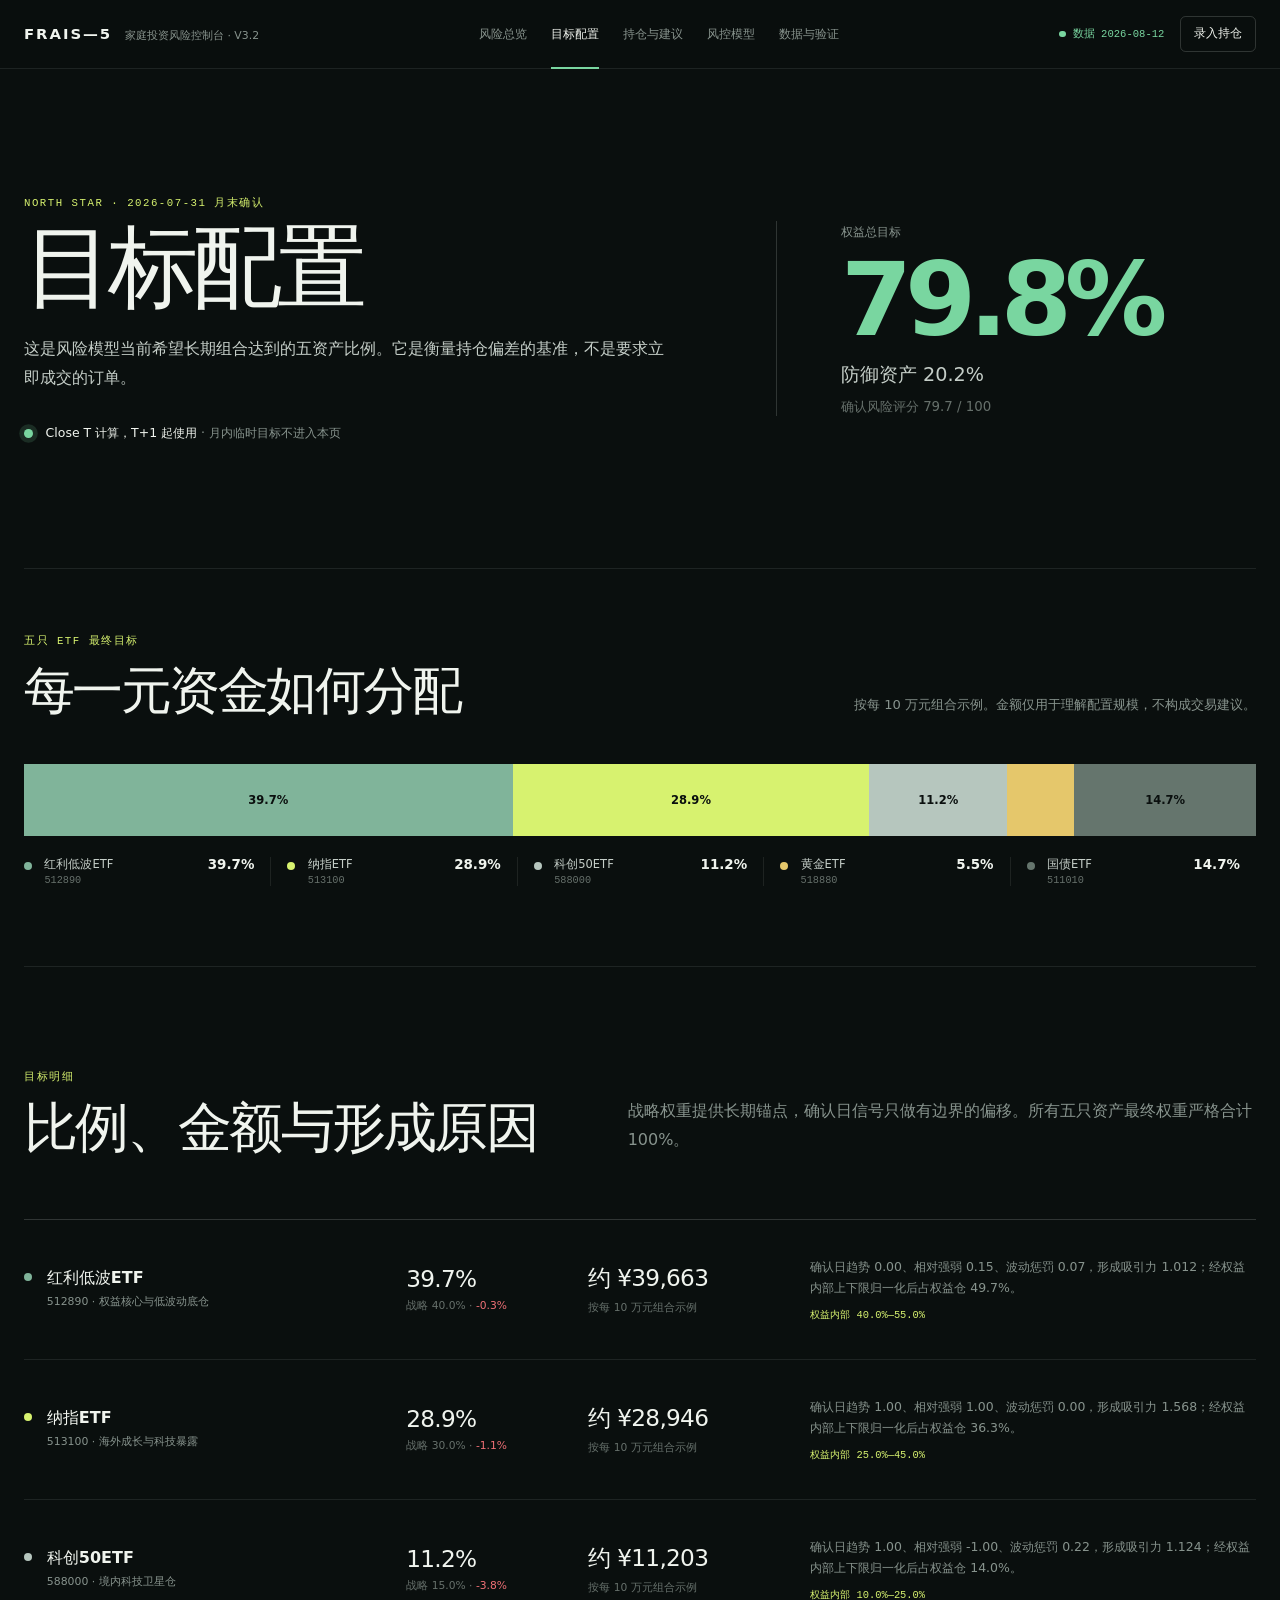
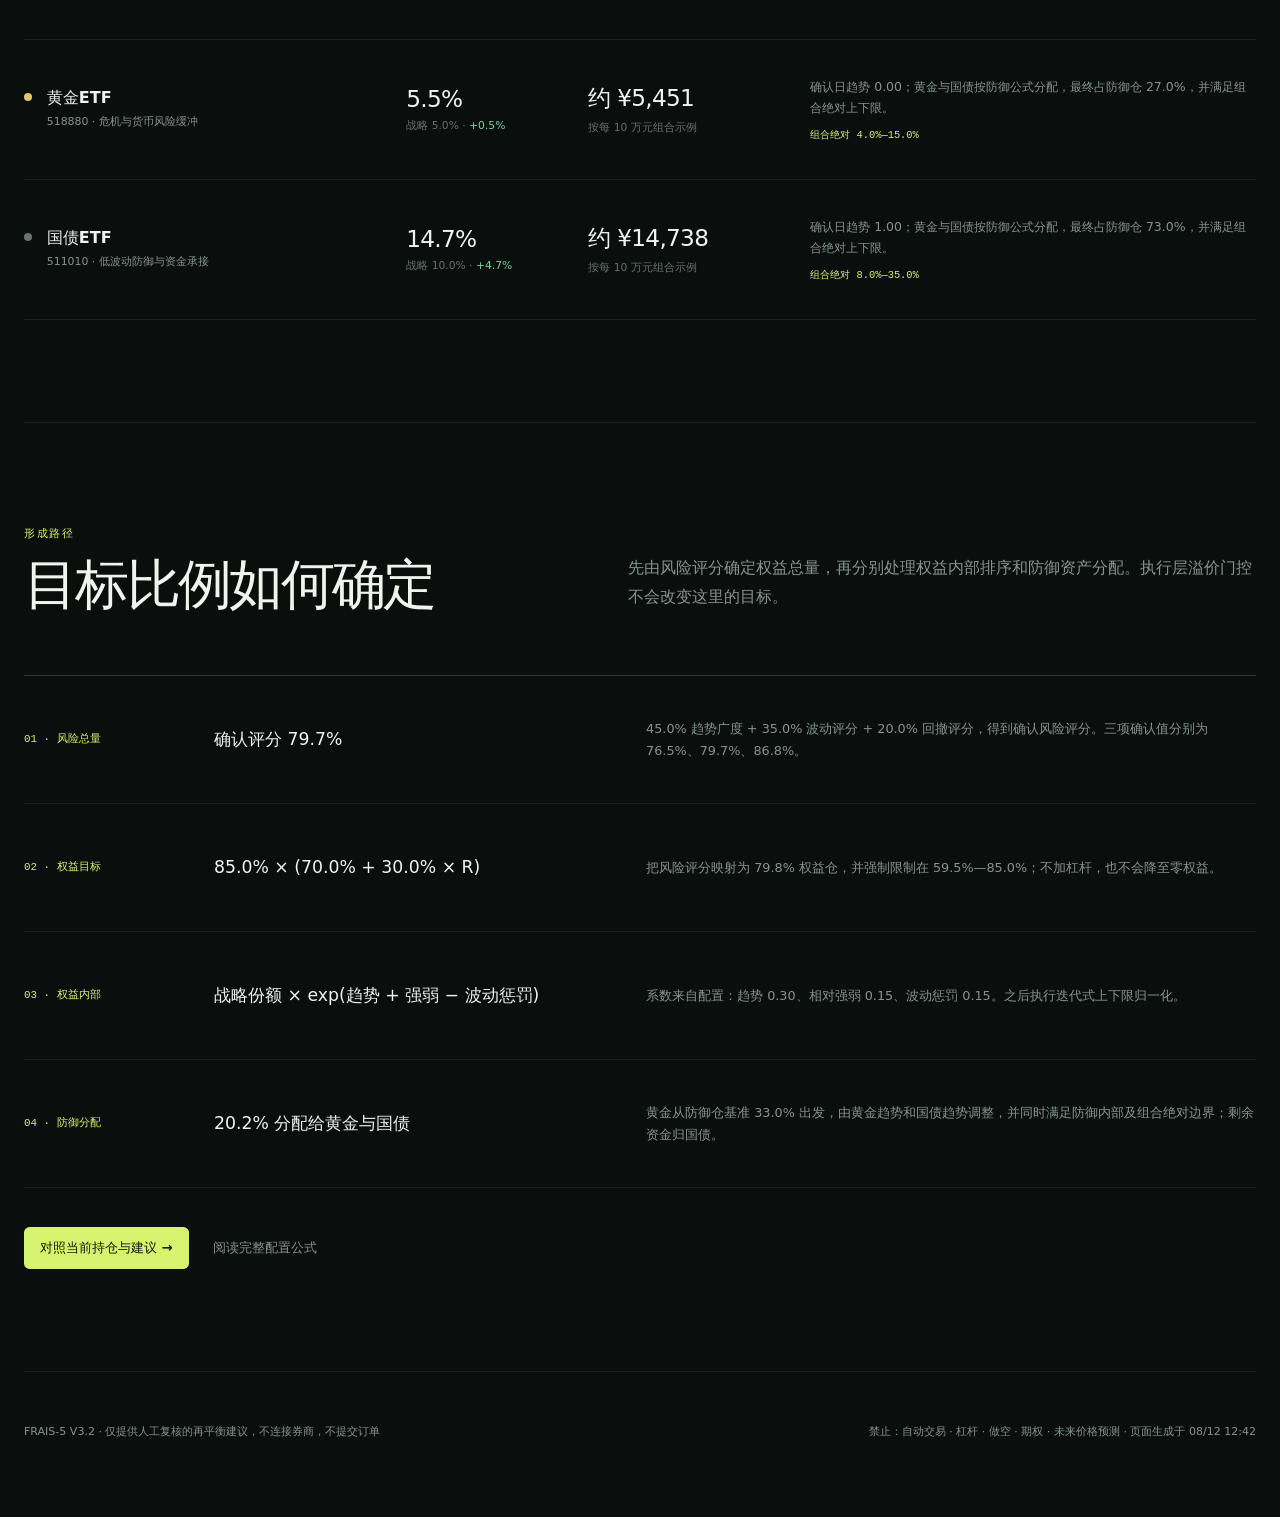
==== allocation/index.html @ fefcca4c "Deploy FRAIS-5 v3.2 target allocation" ====
<!doctype html>
<html lang="zh-CN">
  <head>
    <meta charset="UTF-8" />
    <meta name="viewport" content="width=device-width, initial-scale=1.0" />
    <meta name="color-scheme" content="dark" />
    <meta name="theme-color" content="#0a0f0e" />
    <meta name="description" content="FRAIS-5 月末确认目标配置：五只 ETF 的目标占比、目标金额与形成原因。" />
    <link rel="icon" href="data:image/svg+xml,%3Csvg xmlns='http://www.w3.org/2000/svg' viewBox='0 0 64 64'%3E%3Crect width='64' height='64' rx='16' fill='%230a0f0e'/%3E%3Cpath d='M16 16h33v8H25v8h20v8H25v16h-9z' fill='%23d7f26f'/%3E%3C/svg%3E" />
    <title>目标配置 · FRAIS-5</title>
    <script type="module" crossorigin src="../assets/main-DtXF75JH.js"></script>
    <link rel="stylesheet" crossorigin href="../assets/main-CTSdumK3.css">
  </head>
  <body data-page="allocation" data-root="../">
    <a class="skip-link" href="#main">跳到主要内容</a>
    <div id="app" aria-live="polite"><div class="boot-screen"><span>F5</span><p>正在形成目标配置…</p></div></div>
  </body>
</html>
---- assets/main-CTSdumK3.css ----
:root{--lightningcss-light: ;--lightningcss-dark:initial;color-scheme:dark;--bg:#0a0f0e;--surface:#111816;--surface-2:#17201d;--ink:#f0f4ee;--soft:#c5cec8;--muted:#87938d;--faint:#66706b;--line:#e9f3ec17;--line-strong:#e9f3ec2b;--accent:#d7f26f;--positive:#79d6a0;--negative:#ef7076;--warning:#e8cd68;--content:1320px;background:var(--bg);color:var(--ink);font-synthesis:none;text-rendering:optimizelegibility;font-family:-apple-system,BlinkMacSystemFont,PingFang SC,Microsoft YaHei,system-ui,sans-serif}*{box-sizing:border-box}html{scroll-behavior:smooth;scroll-padding-top:92px}body{background:var(--bg);min-width:320px;color:var(--ink);margin:0}button,input{color:inherit;font:inherit}a{color:inherit}button:focus-visible,a:focus-visible,input:focus-visible,tr:focus-visible,summary:focus-visible{outline:2px solid var(--accent);outline-offset:3px}.skip-link{z-index:100;background:var(--accent);color:#12180f;padding:.7rem 1rem;text-decoration:none;position:fixed;top:-4rem;left:1rem}.skip-link:focus{top:1rem}.visually-hidden{clip:rect(0, 0, 0, 0)!important;white-space:nowrap!important;border:0!important;width:1px!important;height:1px!important;margin:-1px!important;padding:0!important;position:absolute!important;overflow:hidden!important}.boot-screen,.fatal{text-align:center;place-content:center;justify-items:center;gap:1.2rem;min-height:100svh;padding:2rem;display:grid}.boot-screen span{border:1px solid var(--line-strong);width:5rem;height:5rem;color:var(--accent);border-radius:50%;place-items:center;font:500 1.1rem/1 IBM Plex Mono,monospace;animation:1.8s ease-in-out infinite pulse;display:grid}.boot-screen p,.fatal p{color:var(--muted)}.fatal h1{letter-spacing:-.06em;max-width:700px;margin:0;font-size:clamp(2.3rem,6vw,5rem)}.shell{--regime:var(--warning);min-height:100svh}.topbar{z-index:20;border-bottom:1px solid var(--line);-webkit-backdrop-filter:blur(18px);backdrop-filter:blur(18px);background:#0a0f0ee8;position:sticky;top:0}.topbar-inner{width:min(var(--content), calc(100% - 48px));grid-template-columns:auto 1fr auto;align-items:center;gap:clamp(1.5rem,4vw,4rem);min-height:68px;margin:0 auto;display:grid}.brand{white-space:nowrap;align-items:baseline;gap:.8rem;text-decoration:none;display:flex}.brand b{letter-spacing:.13em;font-size:.93rem}.brand span{color:var(--muted);font-size:.68rem}.page-nav{justify-content:center;align-items:stretch;gap:1.5rem;height:68px;display:flex}.page-nav a{color:var(--muted);white-space:nowrap;align-items:center;font-size:.76rem;text-decoration:none;transition:color .18s;display:flex;position:relative}.page-nav a:hover,.page-nav a[aria-current=page]{color:var(--ink)}.page-nav a[aria-current=page]:after{content:"";background:var(--regime);height:2px;position:absolute;bottom:-1px;left:0;right:0}.top-actions{white-space:nowrap;align-items:center;gap:1rem;display:flex}.data-stamp{color:var(--muted);align-items:center;gap:.45rem;font:.66rem/1 IBM Plex Mono,monospace;display:flex}.data-stamp i{background:currentColor;border-radius:50%;width:.4rem;height:.4rem}.data-stamp.data-good{color:var(--positive)}.data-stamp.data-bad{color:var(--negative)}.quiet-button,.primary,.secondary,.text-button,.danger-link{cursor:pointer;border:0;transition:transform .18s,border-color .18s,background .18s,color .18s}.quiet-button{border:1px solid var(--line-strong);background:0 0;border-radius:.35rem;padding:.55rem .8rem;font-size:.74rem}.quiet-button:hover,.secondary:hover{border-color:var(--accent);background:#d7f26f0f}.quiet-button:active,.primary:active,.secondary:active{transform:scale(.98)}main,footer{width:min(var(--content), calc(100% - 48px));margin:0 auto}.risk-hero{border-bottom:1px solid var(--line);grid-template-columns:1.15fr .85fr;align-items:center;gap:clamp(3rem,9vw,10rem);min-height:calc(100svh - 68px);padding:5rem 0;display:grid;position:relative}.risk-hero:before{content:"";z-index:-1;background:color-mix(in srgb, var(--regime) 10%, transparent);filter:blur(100px);pointer-events:none;border-radius:50%;width:32rem;height:32rem;position:absolute;top:8%;right:2%}.eyebrow{color:var(--accent);letter-spacing:.14em;text-transform:uppercase;margin:0 0 1rem;font:500 .67rem/1.5 IBM Plex Mono,monospace}.risk-hero h1{letter-spacing:-.075em;margin:0;font-size:clamp(3.8rem,8vw,7.2rem);font-weight:600;line-height:.84}.risk-hero h1 span{color:var(--regime);letter-spacing:-.025em;margin-top:1.2rem;font-size:.27em;display:block}.lead{max-width:42rem;color:var(--soft);margin:2.2rem 0 0;font-size:clamp(1rem,1.7vw,1.28rem);line-height:1.8}.signal-stamp{color:var(--muted);align-items:center;gap:.8rem;margin-top:2rem;font-size:.78rem;display:flex}.signal-stamp i{background:var(--regime);width:.55rem;height:.55rem;box-shadow:0 0 0 .3rem color-mix(in srgb, var(--regime) 15%, transparent);border-radius:50%}.signal-stamp strong{color:var(--ink);font-weight:500}.score{aspect-ratio:1;justify-self:center;place-items:center;width:min(32vw,370px);display:grid;position:relative}.score-ring{background:conic-gradient(var(--regime) calc(var(--score) * 1%), #ffffff12 0);border-radius:50%;transition:background .5s;position:absolute;inset:0;transform:rotate(-90deg);-webkit-mask:radial-gradient(circle,#0000 0 58%,#000 59%);mask:radial-gradient(circle,#0000 0 58%,#000 59%)}.score>div:last-child{text-align:center;gap:.65rem;display:grid}.score strong{letter-spacing:-.07em;font-size:clamp(3.6rem,7vw,6.4rem);font-weight:500;line-height:1}.score span{color:var(--muted);letter-spacing:.08em;font:.68rem/1.3 IBM Plex Mono,monospace}.page-intro{border-bottom:1px solid var(--line);flex-direction:column;justify-content:center;align-items:flex-start;min-height:360px;padding:4.5rem 0;display:flex}.page-intro h1{letter-spacing:-.065em;max-width:900px;margin:0;font-size:clamp(3.2rem,7vw,6.2rem);font-weight:600;line-height:.9}.page-intro>p:not(.eyebrow){max-width:680px;color:var(--soft);margin:1.6rem 0 0;font-size:1rem;line-height:1.75}.page-intro>.primary{margin-top:2rem}.page-intro>.page-links{margin-top:1.8rem}.model-intro{min-height:420px}.section{border-bottom:1px solid var(--line);padding:clamp(4.8rem,8vw,7rem) 0}.section.first{padding-top:4rem}.section.compact{padding-top:5rem;padding-bottom:5rem}.section-head{grid-template-columns:minmax(0,.9fr) minmax(330px,1.1fr);align-items:end;gap:clamp(2rem,7vw,7rem);margin-bottom:4rem;display:grid}.section-head h2{letter-spacing:-.05em;max-width:46rem;margin:0;font-size:clamp(2.2rem,4.2vw,4.2rem);font-weight:550;line-height:1}.section-head>p{max-width:48rem;color:var(--muted);margin:0;line-height:1.8}.factor-list{border-top:1px solid var(--line-strong)}.factor{border-bottom:1px solid var(--line);grid-template-columns:5rem minmax(260px,.85fr) minmax(320px,1.15fr);align-items:center;gap:2.4rem;min-height:9.5rem;display:grid}.factor-index{color:var(--accent);font:500 .8rem/1 IBM Plex Mono,monospace}.factor-title{justify-content:space-between;align-items:baseline;gap:1rem;display:flex}.factor-title h3{margin:0;font-size:1.08rem;font-weight:550}.factor-title strong{font-size:1.65rem;font-weight:500}.track{background:#ffffff12;height:3px;margin-top:1rem}.track i{background:var(--regime);height:100%;transition:width .7s cubic-bezier(.2,.8,.2,1);display:block}.factor>p{color:var(--muted);font-size:.86rem;line-height:1.7}.factor>p strong{color:var(--soft);font-weight:500}.history-band{grid-template-columns:190px 1fr;align-items:end;gap:3rem;min-height:260px;margin-top:4rem;display:grid}.history-band span{color:var(--muted);font-size:.75rem;display:block}.history-band strong{margin-top:.6rem;font-size:2.5rem;font-weight:500;display:block}.history-band small{color:var(--faint);margin-top:.5rem;display:block}.sparkline{width:100%;height:190px;display:block;overflow:visible}.sparkline path{fill:none;stroke:var(--regime);stroke-width:2px;vector-effect:non-scaling-stroke}.decision-path{border-top:1px solid var(--line-strong);border-bottom:1px solid var(--line-strong);grid-template-columns:1fr 32px 1fr 32px 1fr;align-items:center;display:grid}.decision-path>div{padding:1.5rem 0}.decision-path>i{background:var(--line-strong);height:1px}.decision-path span{color:var(--accent);font:.68rem/1 IBM Plex Mono,monospace}.decision-path strong{margin-top:.65rem;font-size:.9rem;display:block}.decision-path p{color:var(--soft);margin:.35rem 0 0;font-size:1.35rem}.page-links{flex-wrap:wrap;align-items:center;gap:1.5rem;margin-top:2.4rem;display:flex}.page-links a{color:var(--muted);font-size:.82rem;text-decoration:none}.page-links a:hover{color:var(--accent)}.page-links .primary-link{background:var(--accent);color:#12180f;border-radius:.35rem;padding:.75rem 1rem;font-weight:650}.metric-strip{border-top:1px solid var(--line-strong);border-bottom:1px solid var(--line-strong);grid-template-columns:repeat(4,1fr);margin-bottom:6rem;display:grid}.metric-strip>div{min-width:0;padding:1.45rem 1.6rem}.metric-strip>div:first-child{padding-left:0}.metric-strip>div+div{border-left:1px solid var(--line)}.metric-strip span,.audit-strip span{color:var(--muted);font-size:.72rem;display:block}.metric-strip strong{letter-spacing:-.03em;margin-top:.65rem;font-size:clamp(1.25rem,2vw,1.8rem);font-weight:500;display:block}.metric-strip strong.small-value{letter-spacing:0;font-size:1rem;line-height:1.5}.metric-strip small{color:var(--faint);margin-top:.45rem;font-size:.7rem;display:block}.table-scroll{overscroll-behavior-inline:contain;width:100%;overflow-x:auto}.table-edge{border-top:1px solid var(--line-strong)}table{border-collapse:collapse;white-space:nowrap;width:100%}th{color:var(--faint);text-align:right;border-bottom:1px solid var(--line-strong);padding:1rem .8rem;font-size:.67rem;font-weight:500}th:first-child,td:first-child{text-align:left;padding-left:0}td{text-align:right;border-bottom:1px solid var(--line);padding:1.25rem .8rem;font-size:.82rem}.asset-table tbody tr{cursor:pointer;transition:color .15s,background .15s}.asset-table tbody tr:hover,.asset-table tbody tr.active{color:var(--accent);background:#d7f26f06}.asset-table td:first-child strong{font-size:.93rem;font-weight:550;display:block}.asset-table td:first-child span{color:var(--muted);margin-top:.3rem;font-size:.66rem;display:block}.positive{color:var(--positive)!important}.negative{color:var(--negative)!important}.warning{color:var(--warning)!important}.asset-inspector{border-top:1px solid var(--line-strong);grid-template-columns:.8fr 1fr 1.2fr;align-items:start;gap:3rem;margin-top:3rem;padding-top:2rem;display:grid}.asset-inspector h3{margin:0;font-size:2rem;font-weight:540}.asset-inspector>p:nth-child(3){color:var(--muted);margin:0;line-height:1.75}.asset-inspector>p strong{color:var(--ink);font-weight:500}.asset-inspector dl{gap:.7rem;margin:0;display:grid}.asset-inspector dl div{border-bottom:1px solid var(--line);justify-content:space-between;gap:1rem;padding-bottom:.65rem;display:flex}.asset-inspector dt{color:var(--muted);font-size:.72rem}.asset-inspector dd{margin:0;font-size:.76rem}.advice-meta{color:var(--muted);border-top:1px solid var(--line-strong);border-bottom:1px solid var(--line-strong);flex-wrap:wrap;gap:1.2rem 3rem;padding:1.2rem 0;font-size:.76rem;display:flex}.advice-meta strong{color:var(--ink);margin-left:.4rem;font-weight:500}.decision-note{border-top:2px solid var(--accent);max-width:58rem;margin-top:4rem;padding-top:1.5rem}.decision-note.blocked{border-color:var(--negative)}.decision-note.calm{border-color:var(--positive)}.decision-note>strong{font-size:clamp(1.7rem,4vw,3rem);font-weight:540}.decision-note p{color:var(--muted);line-height:1.75}.text-button{color:var(--accent);background:0 0;padding:.5rem 0}.advice-list{border-top:1px solid var(--line-strong);margin-top:3rem}.advice-row{border-bottom:1px solid var(--line);grid-template-columns:220px 180px 1fr;align-items:center;gap:2rem;min-height:7rem;display:grid}.advice-row.muted{opacity:.5}.advice-row span{color:var(--muted);font:.7rem/1.4 IBM Plex Mono,monospace;display:block}.advice-row strong{margin-top:.25rem;font-weight:540;display:block}.advice-row b{font-size:1.05rem;font-weight:540}.advice-row p{color:var(--muted);margin:0;font-size:.81rem;line-height:1.65}.gate-scale{grid-template-columns:1.5fr 1.5fr 2fr 1fr;margin-top:1rem;display:grid}.gate-scale span{border-top:3px solid var(--positive);border-bottom:1px solid var(--line);min-height:78px;color:var(--muted);padding:1rem;font-size:.73rem}.gate-scale span:nth-child(2){border-top-color:var(--warning)}.gate-scale span:nth-child(3){border-top-color:#ee9b62}.gate-scale span:nth-child(4){border-top-color:var(--negative)}.gate-scale b{color:var(--ink);font:500 .8rem/1.7 IBM Plex Mono,monospace}.danger-link{color:var(--faint);text-underline-offset:.25rem;background:0 0;margin-top:2.5rem;padding:0;font-size:.72rem;text-decoration:underline}.danger-link:hover{color:var(--negative)}.allocation-hero{border-bottom:1px solid var(--line);grid-template-columns:1.15fr .85fr;align-items:center;gap:clamp(3rem,8vw,8rem);min-height:500px;padding:5rem 0;display:grid}.allocation-hero h1{letter-spacing:-.065em;margin:0;font-size:clamp(3.6rem,7vw,6.4rem);font-weight:600;line-height:.9}.allocation-hero>div:first-child>p:not(.eyebrow){max-width:660px;color:var(--soft);margin:1.7rem 0 0;font-size:1rem;line-height:1.8}.allocation-north-star{border-left:1px solid var(--line-strong);padding-left:clamp(2rem,5vw,5rem)}.allocation-north-star>span{color:var(--muted);font-size:.75rem}.allocation-north-star>strong{color:var(--regime);letter-spacing:-.07em;margin-top:.8rem;font-size:clamp(4rem,8vw,7rem);font-weight:550;line-height:.9;display:block}.allocation-north-star p{color:var(--soft);margin:1rem 0 0;font-size:1.2rem}.allocation-north-star small{color:var(--faint);margin-top:.6rem;display:block}.target-board{border-bottom:1px solid var(--line);padding:4rem 0 5rem}.target-board-head{grid-template-columns:1fr 1fr;align-items:end;gap:3rem;display:grid}.target-board-head h2{letter-spacing:-.05em;margin:0;font-size:clamp(2rem,4vw,3.6rem);font-weight:550;line-height:1}.target-board-head>p{max-width:500px;color:var(--muted);justify-self:end;margin:0;font-size:.82rem;line-height:1.7}.allocation-bar{background:var(--surface);height:72px;margin-top:3rem;display:flex;overflow:hidden}.allocation-bar>span{place-items:center;min-width:2px;transition:filter .2s,width .7s cubic-bezier(.2,.8,.2,1);display:grid}.allocation-bar>span:hover{filter:brightness(1.16)}.allocation-bar i{color:#0a0f0e;font-size:.72rem;font-style:normal;font-weight:700}.target-a{background:#80b49a!important}.target-b{background:var(--accent)!important}.target-c{background:#b6c6be!important}.target-d{background:#e5c76b!important}.target-e{background:#65756d!important}.allocation-legend{grid-template-columns:repeat(5,1fr);margin-top:1.3rem;display:grid}.allocation-legend>div{grid-template-columns:10px 1fr auto;align-items:start;gap:.65rem;padding-right:1rem;display:grid}.allocation-legend>div+div{border-left:1px solid var(--line);padding-left:1rem}.allocation-legend i,.target-identity>i{border-radius:50%;width:8px;height:8px;margin-top:.3rem}.allocation-legend span{color:var(--soft);font-size:.72rem}.allocation-legend small{color:var(--faint);margin-top:.2rem;font:.64rem/1 IBM Plex Mono,monospace;display:block}.allocation-legend strong{font-size:.84rem;font-weight:550}.target-list{border-top:1px solid var(--line-strong)}.target-row{border-bottom:1px solid var(--line);grid-template-columns:1.1fr 150px 190px minmax(330px,1.4fr);align-items:center;gap:2rem;min-height:140px;display:grid}.target-identity{grid-template-columns:10px 1fr;align-items:start;gap:.8rem;display:grid}.target-identity strong{font-size:1rem;font-weight:550;display:block}.target-identity span{color:var(--muted);margin-top:.35rem;font-size:.68rem;line-height:1.5;display:block}.target-number>strong,.target-cash>strong{letter-spacing:-.03em;font-size:1.45rem;font-weight:520;display:block}.target-number>span,.target-cash>span{color:var(--faint);margin-top:.45rem;font-size:.67rem;display:block}.target-number b{font-weight:500}.target-explain p{color:var(--muted);margin:0;font-size:.78rem;line-height:1.7}.target-explain>span{color:var(--accent);margin-top:.6rem;font:.65rem/1.4 IBM Plex Mono,monospace;display:inline-block}.formation-steps{border-top:1px solid var(--line-strong)}.formation-steps article{border-bottom:1px solid var(--line);grid-template-columns:150px minmax(270px,.9fr) minmax(360px,1.4fr);align-items:center;gap:2.5rem;min-height:128px;display:grid}.formation-steps span{color:var(--accent);font:.68rem/1.4 IBM Plex Mono,monospace}.formation-steps strong{font-size:1.08rem;font-weight:540;line-height:1.5}.formation-steps p{color:var(--muted);font-size:.8rem;line-height:1.7}.model-summary{border-bottom:1px solid var(--line);grid-template-columns:repeat(5,1fr);display:grid}.model-summary>div{padding:2rem 1.4rem}.model-summary>div:first-child{padding-left:0}.model-summary>div+div{border-left:1px solid var(--line)}.model-summary span{color:var(--accent);font:.68rem/1 IBM Plex Mono,monospace}.model-summary strong{margin-top:.8rem;font-size:.88rem;display:block}.model-summary p{color:var(--faint);margin:.45rem 0 0;font-size:.71rem;line-height:1.5}.document-layout{grid-template-columns:220px minmax(0,780px);align-items:start;gap:clamp(4rem,10vw,10rem);padding:5rem 0 9rem;display:grid}.document-toc{scrollbar-width:thin;max-height:calc(100svh - 120px);padding-right:1.3rem;position:sticky;top:96px;overflow:auto}.document-toc>p{color:var(--ink);margin:0 0 1rem;font-size:.78rem;font-weight:550}.document-toc nav{border-top:1px solid var(--line-strong);display:grid}.document-toc a{color:var(--faint);border-bottom:1px solid var(--line);padding:.54rem 0;font-size:.69rem;line-height:1.4;text-decoration:none;transition:color .15s}.document-toc a:hover,.document-toc a.active{color:var(--accent)}.document-toc>a{border:0;margin-top:1rem;display:block}.markdown-body{min-width:0}.markdown-body h1{letter-spacing:-.05em;margin:0 0 1.5rem;font-size:clamp(2.5rem,5vw,4.5rem);line-height:1}.markdown-body h2{border-top:1px solid var(--line-strong);letter-spacing:-.035em;margin:5rem 0 1.3rem;padding-top:1.5rem;scroll-margin-top:96px;font-size:clamp(1.7rem,3vw,2.7rem);font-weight:550;line-height:1.2}.markdown-body h2:first-of-type{margin-top:3rem}.markdown-body h3{color:var(--soft);margin:2.4rem 0 1rem;font-size:1.05rem;font-weight:550}.markdown-body p,.markdown-body li{color:var(--muted);font-size:.9rem;line-height:1.9}.markdown-body strong{color:var(--ink);font-weight:550}.markdown-body a{color:var(--accent)}.markdown-body blockquote{border-left:2px solid var(--accent);background:var(--surface);color:var(--soft);margin:0 0 3rem;padding:1.2rem 1.5rem;line-height:1.8}.markdown-body code{color:var(--accent);background:#ffffff12;border-radius:.25rem;padding:.12rem .35rem;font-family:IBM Plex Mono,monospace;font-size:.83em}.markdown-body pre{border:1px solid var(--line);background:#080c0b;margin:1.5rem 0 2rem;padding:1.4rem;overflow:auto}.markdown-body pre code{color:var(--soft);background:0 0;padding:0;font-size:.78rem;line-height:1.75}.markdown-body ul,.markdown-body ol{padding-left:1.25rem}.markdown-table{border-top:1px solid var(--line-strong);margin:1.8rem 0 2.4rem;overflow-x:auto}.markdown-table th,.markdown-table td{text-align:left;white-space:normal;vertical-align:top;line-height:1.6}.health-banner{border-bottom:1px solid var(--line-strong);grid-template-columns:260px 1fr auto;align-items:center;gap:3rem;min-height:150px;display:grid}.health-banner>div span{color:var(--positive);letter-spacing:.12em;font:500 .7rem/1 IBM Plex Mono,monospace;display:block}.health-banner.blocked>div span{color:var(--negative)}.health-banner>div strong{margin-top:.7rem;font-size:1.5rem;font-weight:540;display:block}.health-banner p{color:var(--soft);line-height:1.7}.health-banner small{color:var(--faint);font-size:.69rem}.audit-strip{border-top:1px solid var(--line-strong);border-bottom:1px solid var(--line-strong);grid-template-columns:repeat(4,1fr);margin-bottom:2rem;display:grid}.audit-strip>div{padding:1.4rem}.audit-strip>div:first-child{padding-left:0}.audit-strip>div+div{border-left:1px solid var(--line)}.audit-strip strong{margin-top:.55rem;font-size:.8rem;font-weight:500;line-height:1.55;display:block}.mono{color:var(--accent);font-family:IBM Plex Mono,monospace}.health-pass{border-left:2px solid var(--positive);color:var(--muted);margin:2rem 0 3rem;padding-left:1rem;font-size:.8rem;line-height:1.7}.issue-list{border-top:1px solid var(--line);margin:2rem 0}.issue-list p{border-bottom:1px solid var(--line);grid-template-columns:180px 1fr;margin:0;padding:.8rem 0;display:grid}.issue-list span{color:var(--muted)}.provider-table td:first-child strong,.metrics-table td:first-child strong{font-weight:550}.metrics-table tr.selected{color:var(--accent);background:#d7f26f06}.nav-plot{margin:0 0 3rem;position:relative}.nav-plot .sparkline{height:240px}.nav-plot>span{color:var(--muted);font-size:.7rem;position:absolute;top:0;left:0}.method-note{max-width:64rem;color:var(--muted);margin:2rem 0 0;font-size:.8rem;line-height:1.75}.method-note a{color:var(--accent);margin-left:.35rem}.download-list{border-top:1px solid var(--line-strong)}.download-list a{border-bottom:1px solid var(--line);grid-template-columns:80px 1fr 1fr;align-items:center;gap:1.5rem;min-height:84px;text-decoration:none;transition:color .15s,background .15s;display:grid}.download-list a:hover{color:var(--accent);background:#d7f26f05}.download-list span{color:var(--accent);font:500 .68rem/1 IBM Plex Mono,monospace}.download-list strong{font-size:.9rem;font-weight:540}.download-list small{color:var(--muted)}footer{color:var(--muted);justify-content:space-between;gap:2rem;padding:2.5rem 0 4rem;font-size:.69rem;line-height:1.7;display:flex}footer p:last-child{text-align:right}dialog{border:1px solid var(--line-strong);background:var(--surface);width:min(680px,100% - 32px);max-height:calc(100svh - 40px);color:var(--ink);border-radius:.65rem;padding:0;overflow:auto;box-shadow:0 30px 100px #00000094}dialog::backdrop{-webkit-backdrop-filter:blur(8px);backdrop-filter:blur(8px);background:#020504c2}dialog form{padding:2rem}.dialog-head{justify-content:space-between;align-items:start;gap:2rem;display:flex}.dialog-head h2{letter-spacing:-.05em;margin:0;font-size:2.4rem;font-weight:550}.dialog-head button{color:var(--muted);cursor:pointer;background:0 0;border:0;font-size:2rem}.privacy{color:var(--muted);margin:1.2rem 0 2rem;font-size:.81rem;line-height:1.65}.holding-fields{border-top:1px solid var(--line-strong)}.holding-fields label{border-bottom:1px solid var(--line);grid-template-columns:1fr 220px;align-items:center;gap:2rem;min-height:4.4rem;display:grid}.holding-fields label>span{font-size:.84rem}.holding-fields small{color:var(--muted);margin-top:.2rem;font:.66rem/1.3 IBM Plex Mono,monospace;display:block}input{border:1px solid var(--line-strong);width:100%;color:var(--ink);background:#00000026;border-radius:.3rem;outline:0;padding:.7rem .8rem}input:focus{border-color:var(--accent)}.backup{background:var(--surface-2);grid-template-columns:1fr 1fr;gap:1rem;margin-top:2rem;padding:1.3rem;display:grid}.backup h3{margin:0;font-size:.88rem}.backup p{color:var(--muted);margin:.35rem 0 0;font-size:.72rem}.backup-actions{grid-column:1/-1;gap:.6rem;display:flex}.dialog-actions{justify-content:flex-end;gap:.8rem;margin-top:2rem;display:flex}.primary,.secondary{border-radius:.35rem;padding:.7rem 1rem}.primary{background:var(--accent);color:#13180f;font-weight:650}.secondary{border:1px solid var(--line-strong);background:0 0}.dialog-status{min-height:1.2rem;color:var(--warning);margin-top:.8rem;font-size:.74rem}.reveal{opacity:0;transition:opacity .65s cubic-bezier(.2,.8,.2,1),transform .65s cubic-bezier(.2,.8,.2,1);transform:translateY(14px)}.reveal.visible{opacity:1;transform:none}@keyframes pulse{50%{border-color:var(--accent);transform:scale(1.08)}}@media (prefers-reduced-motion:reduce){*,:before,:after{scroll-behavior:auto!important;transition-duration:.01ms!important;animation:none!important}.reveal{opacity:1;transform:none}}@media (max-width:1080px){.brand span,.data-stamp{display:none}.topbar-inner{gap:1.5rem}.page-nav{justify-content:flex-start}.document-layout{grid-template-columns:190px minmax(0,1fr);gap:4rem}.target-row{grid-template-columns:1fr 120px 160px}.target-explain{grid-column:1/-1;padding-bottom:1.3rem}}@media (max-width:820px){html{scroll-padding-top:116px}.topbar-inner{width:min(100% - 32px, var(--content));grid-template-columns:1fr auto;padding-top:.65rem}.page-nav{scrollbar-width:none;grid-area:2/1/auto/-1;justify-content:flex-start;gap:1.5rem;width:100%;height:42px;overflow-x:auto}.page-nav::-webkit-scrollbar{display:none}.top-actions{grid-area:1/2}main,footer{width:min(100% - 32px, var(--content))}.risk-hero{grid-template-columns:1fr;gap:4rem;min-height:auto;padding:6rem 0}.score{justify-self:start;width:min(70vw,320px)}.section-head,.asset-inspector{grid-template-columns:1fr;gap:1.5rem}.factor{grid-template-columns:4rem 1fr;gap:1.2rem;padding:1.4rem 0}.factor>p{grid-column:2}.metric-strip,.audit-strip{grid-template-columns:repeat(2,1fr)}.metric-strip>div:nth-child(3),.audit-strip>div:nth-child(3){border-left:0;border-top:1px solid var(--line);padding-left:0}.advice-row{grid-template-columns:1fr auto;gap:1rem;padding:1rem 0}.advice-row p{grid-column:1/-1}.history-band{grid-template-columns:1fr;gap:1rem}.allocation-hero{grid-template-columns:1fr;gap:3rem;min-height:auto}.allocation-north-star{border-left:0;border-top:1px solid var(--line-strong);padding:2rem 0 0}.allocation-legend{grid-template-columns:repeat(3,1fr);gap:1rem 0}.allocation-legend>div:nth-child(4){border-left:0;padding-left:0}.target-board-head{grid-template-columns:1fr}.target-board-head>p{justify-self:start}.formation-steps article{grid-template-columns:120px 1fr;gap:1rem 2rem;padding:1.5rem 0}.formation-steps p{grid-column:2;margin:0}.model-summary{grid-template-columns:repeat(3,1fr)}.model-summary>div:nth-child(4){border-left:0;border-top:1px solid var(--line);padding-left:0}.document-layout{grid-template-columns:1fr;gap:2rem}.document-toc{max-height:none;padding:0 0 1rem;position:static}.document-toc nav{gap:.6rem 1.2rem;display:flex;overflow-x:auto}.document-toc nav a{border-bottom:0;flex:none}.document-toc>a{display:none}.health-banner{grid-template-columns:1fr auto;gap:1rem;padding:2rem 0}.health-banner p{grid-area:2/1/auto/-1;margin:0}}@media (max-width:560px){.brand span{display:none}.page-nav{gap:1.25rem}.risk-hero{padding:4.5rem 0}.risk-hero h1{font-size:clamp(3.5rem,20vw,5.2rem)}.score{width:min(72vw,280px)}.page-intro,.model-intro{min-height:320px;padding:3.5rem 0}.page-intro h1{font-size:clamp(3.1rem,17vw,4.3rem)}.section{padding:4.5rem 0}.section-head{margin-bottom:2.5rem}.section-head h2{font-size:2.35rem}.factor{grid-template-columns:1fr}.factor>p{grid-column:auto}.decision-path{grid-template-columns:1fr}.decision-path>i{width:1px;height:18px;margin-left:1rem}.metric-strip,.audit-strip{grid-template-columns:1fr;margin-bottom:4rem}.metric-strip>div,.audit-strip>div{border-top:1px solid var(--line);padding-left:0;border-left:0!important}.metric-strip>div:first-child,.audit-strip>div:first-child{border-top:0}.gate-scale{grid-template-columns:repeat(2,1fr)}.allocation-hero{padding:4rem 0}.allocation-hero h1{font-size:3.6rem}.allocation-north-star>strong{font-size:4.4rem}.allocation-bar{height:56px}.allocation-bar i{display:none}.allocation-legend{grid-template-columns:1fr 1fr}.allocation-legend>div{padding:.6rem .8rem .6rem 0;border-left:0!important}.allocation-legend>div:nth-child(2n){padding-left:.8rem;border-left:1px solid var(--line)!important}.target-row{grid-template-columns:1fr 1fr;gap:1.3rem;padding:1.4rem 0}.target-identity{grid-column:1/-1}.target-explain{grid-column:1/-1;padding:0}.target-number>strong,.target-cash>strong{font-size:1.25rem}.formation-steps article{grid-template-columns:1fr;gap:.7rem}.formation-steps p{grid-column:1}.model-summary{grid-template-columns:1fr}.model-summary>div{border-top:1px solid var(--line);padding-left:0;border-left:0!important}.model-summary>div:first-child{border-top:0}.document-layout{padding-top:3rem}.markdown-body h2{scroll-margin-top:120px}.health-banner{grid-template-columns:1fr}.health-banner p,.health-banner small{grid-area:auto/1}.download-list a{grid-template-columns:56px 1fr;gap:1rem}.download-list small{grid-column:2}.holding-fields label{grid-template-columns:1fr;gap:.5rem;padding:.8rem 0}.backup{grid-template-columns:1fr}.backup-actions,.dialog-actions,footer{flex-direction:column}footer p:last-child{text-align:left}}
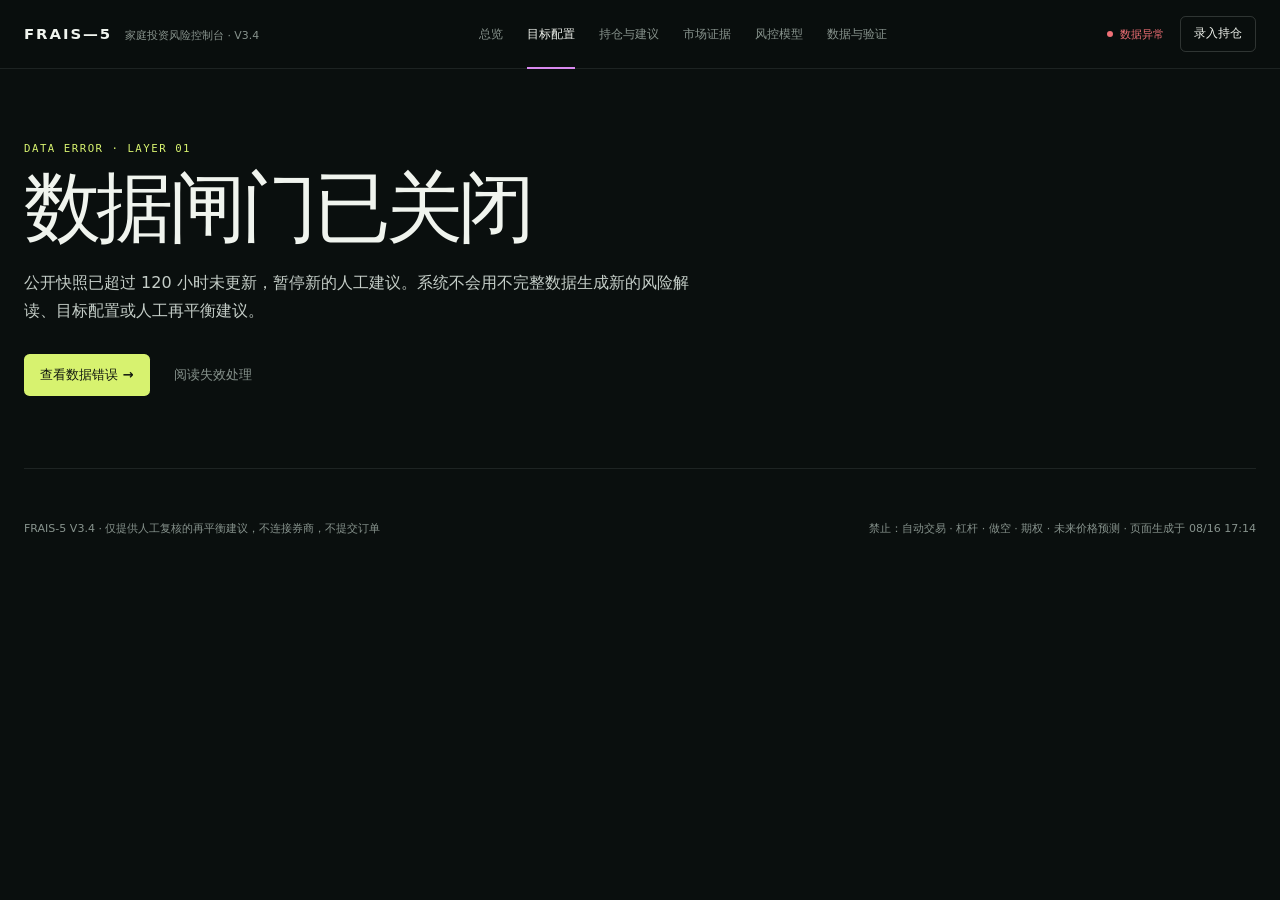
==== commit b566321a: "Deploy FRAIS-5 v3.4" ====
--- a/allocation/index.html
+++ b/allocation/index.html
@@ -8,8 +8,8 @@
     <meta name="description" content="FRAIS-5 月末确认目标配置：五只 ETF 的目标占比、目标金额与形成原因。" />
     <link rel="icon" href="data:image/svg+xml,%3Csvg xmlns='http://www.w3.org/2000/svg' viewBox='0 0 64 64'%3E%3Crect width='64' height='64' rx='16' fill='%230a0f0e'/%3E%3Cpath d='M16 16h33v8H25v8h20v8H25v16h-9z' fill='%23d7f26f'/%3E%3C/svg%3E" />
     <title>目标配置 · FRAIS-5</title>
-    <script type="module" crossorigin src="../assets/main-DtXF75JH.js"></script>
-    <link rel="stylesheet" crossorigin href="../assets/main-CTSdumK3.css">
+    <script type="module" crossorigin src="../assets/main-Vug-g-4i.js"></script>
+    <link rel="stylesheet" crossorigin href="../assets/main-vPpWXbZW.css">
   </head>
   <body data-page="allocation" data-root="../">
     <a class="skip-link" href="#main">跳到主要内容</a>
--- a/assets/main-vPpWXbZW.css
+++ b/assets/main-vPpWXbZW.css
@@ -0,0 +1 @@
+:root{--lightningcss-light: ;--lightningcss-dark:initial;color-scheme:dark;--bg:#0a0f0e;--surface:#111816;--surface-2:#17201d;--ink:#f0f4ee;--soft:#c5cec8;--muted:#87938d;--faint:#66706b;--line:#e9f3ec17;--line-strong:#e9f3ec2b;--accent:#d7f26f;--positive:#79d6a0;--negative:#ef7076;--warning:#e8cd68;--content:1320px;background:var(--bg);color:var(--ink);font-synthesis:none;text-rendering:optimizelegibility;font-family:-apple-system,BlinkMacSystemFont,PingFang SC,Microsoft YaHei,system-ui,sans-serif}*{box-sizing:border-box}html{scroll-behavior:smooth;scroll-padding-top:92px}body{background:var(--bg);min-width:320px;color:var(--ink);margin:0}button,input{color:inherit;font:inherit}a{color:inherit}button:focus-visible,a:focus-visible,input:focus-visible,tr:focus-visible,summary:focus-visible{outline:2px solid var(--accent);outline-offset:3px}.skip-link{z-index:100;background:var(--accent);color:#12180f;padding:.7rem 1rem;text-decoration:none;position:fixed;top:-4rem;left:1rem}.skip-link:focus{top:1rem}.visually-hidden{clip:rect(0, 0, 0, 0)!important;white-space:nowrap!important;border:0!important;width:1px!important;height:1px!important;margin:-1px!important;padding:0!important;position:absolute!important;overflow:hidden!important}.boot-screen,.fatal{text-align:center;place-content:center;justify-items:center;gap:1.2rem;min-height:100svh;padding:2rem;display:grid}.boot-screen span{border:1px solid var(--line-strong);width:5rem;height:5rem;color:var(--accent);border-radius:50%;place-items:center;font:500 1.1rem/1 IBM Plex Mono,monospace;animation:1.8s ease-in-out infinite pulse;display:grid}.boot-screen p,.fatal p{color:var(--muted)}.fatal h1{letter-spacing:-.06em;max-width:700px;margin:0;font-size:clamp(2.3rem,6vw,5rem)}.shell{--regime:var(--warning);min-height:100svh}.topbar{z-index:20;border-bottom:1px solid var(--line);-webkit-backdrop-filter:blur(18px);backdrop-filter:blur(18px);background:#0a0f0ee8;position:sticky;top:0}.topbar-inner{width:min(var(--content), calc(100% - 48px));grid-template-columns:auto 1fr auto;align-items:center;gap:clamp(1.5rem,4vw,4rem);min-height:68px;margin:0 auto;display:grid}.brand{white-space:nowrap;align-items:baseline;gap:.8rem;text-decoration:none;display:flex}.brand b{letter-spacing:.13em;font-size:.93rem}.brand span{color:var(--muted);font-size:.68rem}.page-nav{justify-content:center;align-items:stretch;gap:1.5rem;height:68px;display:flex}.page-nav a{color:var(--muted);white-space:nowrap;align-items:center;font-size:.76rem;text-decoration:none;transition:color .18s;display:flex;position:relative}.page-nav a:hover,.page-nav a[aria-current=page]{color:var(--ink)}.page-nav a[aria-current=page]:after{content:"";background:var(--regime);height:2px;position:absolute;bottom:-1px;left:0;right:0}.top-actions{white-space:nowrap;align-items:center;gap:1rem;display:flex}.data-stamp{color:var(--muted);align-items:center;gap:.45rem;font:.66rem/1 IBM Plex Mono,monospace;display:flex}.data-stamp i{background:currentColor;border-radius:50%;width:.4rem;height:.4rem}.data-stamp.data-good{color:var(--positive)}.data-stamp.data-bad{color:var(--negative)}.quiet-button,.primary,.secondary,.text-button,.danger-link{cursor:pointer;border:0;transition:transform .18s,border-color .18s,background .18s,color .18s}.quiet-button{border:1px solid var(--line-strong);background:0 0;border-radius:.35rem;padding:.55rem .8rem;font-size:.74rem}.quiet-button:hover,.secondary:hover{border-color:var(--accent);background:#d7f26f0f}.quiet-button:active,.primary:active,.secondary:active{transform:scale(.98)}main,footer{width:min(var(--content), calc(100% - 48px));margin:0 auto}.risk-hero{border-bottom:1px solid var(--line);grid-template-columns:1.15fr .85fr;align-items:center;gap:clamp(3rem,9vw,10rem);min-height:min(70svh,680px);padding:4rem 0;display:grid;position:relative}.risk-hero:before{content:"";z-index:-1;background:color-mix(in srgb, var(--regime) 10%, transparent);filter:blur(100px);pointer-events:none;border-radius:50%;width:32rem;height:32rem;position:absolute;top:8%;right:2%}.eyebrow{color:var(--accent);letter-spacing:.14em;text-transform:uppercase;margin:0 0 1rem;font:500 .67rem/1.5 IBM Plex Mono,monospace}.risk-hero h1{letter-spacing:-.075em;margin:0;font-size:clamp(3.6rem,7vw,6.4rem);font-weight:600;line-height:.84}.risk-hero h1 span{color:var(--regime);letter-spacing:-.025em;margin-top:1.2rem;font-size:.27em;display:block}.lead{max-width:42rem;color:var(--soft);margin:2.2rem 0 0;font-size:clamp(1rem,1.7vw,1.28rem);line-height:1.8}.signal-stamp{color:var(--muted);align-items:center;gap:.8rem;margin-top:2rem;font-size:.78rem;display:flex}.signal-stamp i{background:var(--regime);width:.55rem;height:.55rem;box-shadow:0 0 0 .3rem color-mix(in srgb, var(--regime) 15%, transparent);border-radius:50%}.signal-stamp strong{color:var(--ink);font-weight:500}.score{aspect-ratio:1;justify-self:center;place-items:center;width:min(28vw,320px);display:grid;position:relative}.score-ring{background:conic-gradient(var(--regime) calc(var(--score) * 1%), #ffffff12 0);border-radius:50%;transition:background .5s;position:absolute;inset:0;transform:rotate(-90deg);-webkit-mask:radial-gradient(circle,#0000 0 58%,#000 59%);mask:radial-gradient(circle,#0000 0 58%,#000 59%)}.score>div:last-child{text-align:center;gap:.65rem;display:grid}.score strong{letter-spacing:-.07em;font-size:clamp(3.6rem,7vw,6.4rem);font-weight:500;line-height:1}.score span{color:var(--muted);letter-spacing:.08em;font:.68rem/1.3 IBM Plex Mono,monospace}.status-rail{border-bottom:1px solid var(--line-strong);grid-template-columns:repeat(4,1fr);display:grid}.status-rail>div{min-width:0;padding:1.3rem 1.5rem}.status-rail>div:first-child{padding-left:0}.status-rail>div+div{border-left:1px solid var(--line)}.status-rail span,.status-rail small{color:var(--muted);font-size:.68rem;display:block}.status-rail strong{margin:.5rem 0 .35rem;font-size:1.2rem;font-weight:530;display:block}.page-intro{border-bottom:1px solid var(--line);flex-direction:column;justify-content:center;align-items:flex-start;min-height:360px;padding:4.5rem 0;display:flex}.page-intro h1{letter-spacing:-.06em;max-width:900px;margin:0;font-size:clamp(3.1rem,6vw,5.5rem);font-weight:600;line-height:.92}.page-intro>p:not(.eyebrow){max-width:680px;color:var(--soft);margin:1.6rem 0 0;font-size:1rem;line-height:1.75}.page-intro>.primary{margin-top:2rem}.page-intro>.page-links{margin-top:1.8rem}.model-intro{min-height:420px}.section{border-bottom:1px solid var(--line);padding:clamp(4.8rem,8vw,7rem) 0}.section.first{padding-top:4rem}.section.compact{padding-top:5rem;padding-bottom:5rem}.section-head{grid-template-columns:minmax(0,.9fr) minmax(330px,1.1fr);align-items:end;gap:clamp(2rem,7vw,7rem);margin-bottom:4rem;display:grid}.section-head h2{letter-spacing:-.045em;max-width:46rem;margin:0;font-size:clamp(2.15rem,3.8vw,3.65rem);font-weight:550;line-height:1.03}.section-head>p{max-width:48rem;color:var(--muted);margin:0;line-height:1.8}.factor-list{border-top:1px solid var(--line-strong)}.factor{border-bottom:1px solid var(--line);grid-template-columns:5rem minmax(260px,.85fr) minmax(320px,1.15fr);align-items:center;gap:2.4rem;min-height:9.5rem;display:grid}.factor-index{color:var(--accent);font:500 .8rem/1 IBM Plex Mono,monospace}.factor-title{justify-content:space-between;align-items:baseline;gap:1rem;display:flex}.factor-title h3{margin:0;font-size:1.08rem;font-weight:550}.factor-title strong{font-size:1.65rem;font-weight:500}.track{background:#ffffff12;height:3px;margin-top:1rem}.track i{background:var(--regime);height:100%;transition:width .7s cubic-bezier(.2,.8,.2,1);display:block}.factor-score>span{color:var(--faint);margin-top:.45rem;font:.64rem/1.3 IBM Plex Mono,monospace;display:block}.factor-score .track{margin-top:.55rem}.factor>p{color:var(--muted);font-size:.86rem;line-height:1.7}.factor>p strong{color:var(--soft);font-weight:500}.history-band{grid-template-columns:190px 1fr;align-items:end;gap:3rem;min-height:260px;margin-top:4rem;display:grid}.history-band span{color:var(--muted);font-size:.75rem;display:block}.history-band strong{margin-top:.6rem;font-size:2.5rem;font-weight:500;display:block}.history-band small{color:var(--faint);margin-top:.5rem;display:block}.sparkline{width:100%;height:190px;display:block;overflow:visible}.sparkline path{fill:none;stroke:var(--regime);stroke-width:2px;vector-effect:non-scaling-stroke}.risk-delta-strip{border-top:1px solid var(--line-strong);border-bottom:1px solid var(--line-strong);grid-template-columns:repeat(4,1fr);margin-top:4rem;display:grid}.risk-delta-strip>div{min-width:0;padding:1.4rem 1.5rem}.risk-delta-strip>div:first-child{padding-left:0}.risk-delta-strip>div+div{border-left:1px solid var(--line)}.risk-delta-strip span{color:var(--muted);font-size:.72rem;display:block}.risk-delta-strip strong{letter-spacing:-.03em;margin-top:.6rem;font-size:1.45rem;font-weight:520;display:block}.risk-delta-strip small{color:var(--faint);margin-top:.4rem;font-size:.67rem;line-height:1.4;display:block}.risk-ownership{border-top:1px solid var(--line-strong);grid-template-columns:minmax(280px,.75fr) minmax(480px,1.25fr);align-items:start;gap:clamp(3rem,7vw,7rem);padding-top:2rem;display:grid}.risk-ownership-summary h3{letter-spacing:-.04em;max-width:26rem;margin:0;font-size:clamp(1.8rem,3.2vw,3rem);font-weight:550;line-height:1.1}.risk-ownership-summary>p:not(.eyebrow){max-width:34rem;color:var(--muted);font-size:.84rem;line-height:1.8}.risk-ownership-summary dl{grid-template-columns:1fr 1fr;gap:1rem;margin:2rem 0 0;display:grid}.risk-ownership-summary dl div{border-top:1px solid var(--line);padding-top:.8rem}.risk-ownership-summary dt{color:var(--faint);font-size:.68rem}.risk-ownership-summary dd{margin:.45rem 0 0;font-size:1.25rem}.risk-owner-list{border-top:1px solid var(--line)}.risk-owner{border-bottom:1px solid var(--line);grid-template-columns:minmax(150px,.8fr) minmax(180px,1.2fr) 64px;align-items:center;gap:1.2rem;min-height:70px;display:grid}.risk-owner>span strong{font-size:.81rem;font-weight:540;display:block}.risk-owner>span small{color:var(--faint);margin-top:.3rem;font:.62rem/1.3 IBM Plex Mono,monospace;display:block}.risk-owner>b{text-align:right;font-size:.82rem;font-weight:540}.risk-owner-track{background:#ffffff0f;height:4px}.risk-owner-track i{background:var(--regime);transform-origin:0;height:100%;animation:.7s cubic-bezier(.2,.8,.2,1) both grow-line;display:block}.risk-owner-track i.diversifier{background:var(--positive)}.market-intro{min-height:340px}.market-workspace-section{padding-top:2.5rem}.market-toolbar{grid-template-columns:1fr auto;align-items:end;gap:2rem;margin-bottom:3rem;display:grid}.asset-switcher{border-top:1px solid var(--line-strong);border-bottom:1px solid var(--line-strong);grid-template-columns:repeat(5,1fr);display:grid}.asset-switcher button,.range-switcher button{color:var(--muted);cursor:pointer;background:0 0;border:0}.asset-switcher button{text-align:left;border-right:1px solid var(--line);min-height:72px;padding:1rem;transition:color .18s,background .18s}.asset-switcher button:first-child{padding-left:0}.asset-switcher button:last-child{border-right:0}.asset-switcher button:hover,.asset-switcher button[aria-pressed=true]{color:var(--ink);background:#d7f26f09}.asset-switcher button[aria-pressed=true]{box-shadow:inset 0 2px var(--regime)}.asset-switcher span{font-size:.76rem;font-weight:540;display:block}.asset-switcher small{color:var(--faint);margin-top:.4rem;font:.59rem/1.4 IBM Plex Mono,monospace;display:block}.range-switcher{border:1px solid var(--line-strong);border-radius:.35rem;gap:.25rem;padding:.25rem;display:flex}.range-switcher button{white-space:nowrap;border-radius:.22rem;padding:.48rem .65rem;font-size:.69rem}.range-switcher button[aria-pressed=true]{background:var(--accent);color:#12180f}.market-metrics{margin-bottom:3rem}.market-layout{grid-template-columns:minmax(0,1fr) 285px;align-items:stretch;gap:3rem;display:grid}.market-chart{border-top:1px solid var(--line-strong);border-bottom:1px solid var(--line-strong);min-width:0;min-height:620px;padding:1.2rem 0 0;transition:opacity .2s,transform .2s}.market-chart.is-changing{opacity:.35;transform:translateY(4px)}.chart-legend{min-height:34px;color:var(--muted);flex-wrap:wrap;align-items:center;gap:.8rem 1.5rem;font-size:.67rem;display:flex}.chart-legend span{align-items:center;gap:.45rem;display:flex}.chart-legend i{width:18px;height:2px;display:block}.legend-price{background:var(--accent)}.legend-ma63{background:var(--positive)}.legend-ma252{background:var(--warning)}.chart-range-label{color:var(--faint);margin-left:auto;font-family:IBM Plex Mono,monospace}.chart-canvas{position:relative}.chart-canvas svg{touch-action:pan-y;width:100%;height:auto;display:block}.chart-grid line{stroke:var(--line);stroke-width:1px;vector-effect:non-scaling-stroke}.chart-grid text,.axis-date,.volume-label{fill:var(--faint);font-family:IBM Plex Mono,monospace;font-size:10px}.price-area{fill:color-mix(in srgb, var(--regime) 8%, transparent)}.price-line,.ma-line{fill:none;vector-effect:non-scaling-stroke}.price-line{stroke:var(--accent);stroke-width:2px}.ma-line{stroke-width:1.25px;stroke-dasharray:5 4;opacity:.85}.ma63{stroke:var(--positive)}.ma252{stroke:var(--warning)}.volume-divider{stroke:var(--line-strong);stroke-width:1px;vector-effect:non-scaling-stroke}.volume-bar{fill:var(--positive);opacity:.48}.volume-bar.down{fill:var(--negative);opacity:.42}.chart-crosshair{stroke:var(--soft);stroke-width:1px;stroke-dasharray:3 4;opacity:0;vector-effect:non-scaling-stroke;pointer-events:none}.chart-crosshair.visible{opacity:.6}.market-tooltip{z-index:3;border:1px solid var(--line-strong);pointer-events:none;background:#080c0bf0;border-radius:.3rem;min-width:190px;padding:.75rem .85rem;position:absolute;top:3.2rem;transform:translate(-20%);box-shadow:0 12px 40px #00000052}.market-tooltip strong,.market-tooltip span{display:block}.market-tooltip strong{margin-bottom:.4rem;font-size:.72rem}.market-tooltip span{color:var(--muted);font:.63rem/1.6 IBM Plex Mono,monospace}.market-interpretation{border-top:1px solid var(--line-strong);border-left:1px solid var(--line);border-bottom:1px solid var(--line-strong);padding:2rem 0 1.5rem 2rem}.market-interpretation h3{letter-spacing:-.035em;margin:0;font-size:1.6rem;font-weight:550;line-height:1.15}.market-interpretation>p:not(.eyebrow){color:var(--muted);font-size:.78rem;line-height:1.75}.market-interpretation p strong{color:var(--ink);font-weight:550}.market-interpretation dl{border-top:1px solid var(--line);margin:2rem 0}.market-interpretation dl div{border-bottom:1px solid var(--line);justify-content:space-between;gap:1rem;padding:.7rem 0;display:flex}.market-interpretation dt,.market-interpretation dd{font-size:.69rem}.market-interpretation dt{color:var(--faint)}.market-interpretation dd{text-align:right;margin:0}.market-interpretation>small{color:var(--faint);font-size:.67rem;line-height:1.65;display:block}.correlation-layout{grid-template-columns:minmax(0,1fr) 330px;align-items:start;gap:clamp(3rem,7vw,7rem);display:grid}.correlation-table th,.correlation-table td{text-align:center}.correlation-table th:first-child{text-align:left;min-width:145px}.correlation-table tbody th strong,.correlation-table tbody th small{display:block}.correlation-table tbody th strong{color:var(--ink);font-size:.74rem}.correlation-table tbody th small{color:var(--faint);margin-top:.25rem;font:.61rem/1 IBM Plex Mono,monospace}.correlation-cell{background:color-mix(in srgb, var(--accent) calc(var(--strength) * 36%), transparent);border-radius:.2rem;place-items:center;width:48px;height:36px;font:.66rem/1 IBM Plex Mono,monospace;display:inline-grid}.correlation-cell.inverse{background:color-mix(in srgb, var(--positive) calc(var(--strength) * 34%), transparent)}.correlation-layout aside{border-left:1px solid var(--line);padding-left:2rem}.correlation-layout aside h3{margin:0;font-size:1.7rem;font-weight:540}.correlation-layout aside p:not(.eyebrow){color:var(--muted);font-size:.82rem;line-height:1.8}.correlation-layout aside p strong{color:var(--ink);font-weight:550}.correlation-layout aside small{color:var(--faint);font-size:.67rem;line-height:1.7}.evidence-notes{border-top:1px solid var(--line-strong);grid-template-columns:repeat(3,1fr);display:grid}.evidence-notes article{border-bottom:1px solid var(--line);min-height:180px;padding:1.8rem 2rem 1.5rem 0}.evidence-notes article+article{border-left:1px solid var(--line);padding-left:2rem}.evidence-notes span{color:var(--accent);font:.66rem/1 IBM Plex Mono,monospace}.evidence-notes h3{margin:1rem 0 .6rem;font-size:1rem;font-weight:550}.evidence-notes p{color:var(--muted);margin:0;font-size:.76rem;line-height:1.7}.decision-path{border-top:1px solid var(--line-strong);border-bottom:1px solid var(--line-strong);grid-template-columns:1fr 32px 1fr 32px 1fr;align-items:center;display:grid}.decision-path>div{padding:1.5rem 0}.decision-path>i{background:var(--line-strong);height:1px}.decision-path span{color:var(--accent);font:.68rem/1 IBM Plex Mono,monospace}.decision-path strong{margin-top:.65rem;font-size:.9rem;display:block}.decision-path p{color:var(--soft);margin:.35rem 0 0;font-size:1.35rem}.page-links{flex-wrap:wrap;align-items:center;gap:1.5rem;margin-top:2.4rem;display:flex}.page-links a{color:var(--muted);font-size:.82rem;text-decoration:none}.page-links a:hover{color:var(--accent)}.page-links .primary-link{background:var(--accent);color:#12180f;border-radius:.35rem;padding:.75rem 1rem;font-weight:650}.metric-strip{border-top:1px solid var(--line-strong);border-bottom:1px solid var(--line-strong);grid-template-columns:repeat(4,1fr);margin-bottom:6rem;display:grid}.metric-strip>div{min-width:0;padding:1.45rem 1.6rem}.metric-strip>div:first-child{padding-left:0}.metric-strip>div+div{border-left:1px solid var(--line)}.metric-strip span,.audit-strip span{color:var(--muted);font-size:.72rem;display:block}.metric-strip strong{letter-spacing:-.03em;margin-top:.65rem;font-size:clamp(1.25rem,2vw,1.8rem);font-weight:500;display:block}.metric-strip strong.small-value{letter-spacing:0;font-size:1rem;line-height:1.5}.metric-strip small{color:var(--faint);margin-top:.45rem;font-size:.7rem;display:block}.table-scroll{overscroll-behavior-inline:contain;width:100%;overflow-x:auto}.table-edge{border-top:1px solid var(--line-strong)}table{border-collapse:collapse;white-space:nowrap;width:100%}th{color:var(--faint);text-align:right;border-bottom:1px solid var(--line-strong);padding:1rem .8rem;font-size:.67rem;font-weight:500}th:first-child,td:first-child{text-align:left;padding-left:0}td{text-align:right;border-bottom:1px solid var(--line);padding:1.25rem .8rem;font-size:.82rem}.asset-table tbody tr{cursor:pointer;transition:color .15s,background .15s}.asset-table tbody tr:hover,.asset-table tbody tr.active{color:var(--accent);background:#d7f26f06}.asset-table td:first-child strong{font-size:.93rem;font-weight:550;display:block}.asset-table td:first-child span{color:var(--muted);margin-top:.3rem;font-size:.66rem;display:block}.positive{color:var(--positive)!important}.negative{color:var(--negative)!important}.warning{color:var(--warning)!important}.asset-inspector{border-top:1px solid var(--line-strong);grid-template-columns:.8fr 1fr 1.2fr;align-items:start;gap:3rem;margin-top:3rem;padding-top:2rem;display:grid}.asset-inspector h3{margin:0;font-size:2rem;font-weight:540}.asset-inspector>p:nth-child(3){color:var(--muted);margin:0;line-height:1.75}.asset-inspector>p strong{color:var(--ink);font-weight:500}.asset-inspector dl{gap:.7rem;margin:0;display:grid}.asset-inspector dl div{border-bottom:1px solid var(--line);justify-content:space-between;gap:1rem;padding-bottom:.65rem;display:flex}.asset-inspector dt{color:var(--muted);font-size:.72rem}.asset-inspector dd{margin:0;font-size:.76rem}.advice-meta{color:var(--muted);border-top:1px solid var(--line-strong);border-bottom:1px solid var(--line-strong);flex-wrap:wrap;gap:1.2rem 3rem;padding:1.2rem 0;font-size:.76rem;display:flex}.advice-meta strong{color:var(--ink);margin-left:.4rem;font-weight:500}.decision-note{border-top:2px solid var(--accent);max-width:58rem;margin-top:4rem;padding-top:1.5rem}.decision-note.blocked{border-color:var(--negative)}.decision-note.calm{border-color:var(--positive)}.decision-note>strong{font-size:clamp(1.7rem,4vw,3rem);font-weight:540}.decision-note p{color:var(--muted);line-height:1.75}.text-button{color:var(--accent);background:0 0;padding:.5rem 0}.advice-list{border-top:1px solid var(--line-strong);margin-top:3rem}.advice-row{border-bottom:1px solid var(--line);grid-template-columns:220px 180px 1fr;align-items:center;gap:2rem;min-height:7rem;display:grid}.advice-row.muted{opacity:.5}.advice-row span{color:var(--muted);font:.7rem/1.4 IBM Plex Mono,monospace;display:block}.advice-row strong{margin-top:.25rem;font-weight:540;display:block}.advice-row b{font-size:1.05rem;font-weight:540}.advice-row b small{color:var(--muted);margin-top:.35rem;font-size:.62rem;font-weight:400;display:block}.advice-row p{color:var(--muted);margin:0;font-size:.81rem;line-height:1.65}.gate-scale{grid-template-columns:1.5fr 1.5fr 2fr 1fr;margin-top:1rem;display:grid}.gate-scale span{border-top:3px solid var(--positive);border-bottom:1px solid var(--line);min-height:78px;color:var(--muted);padding:1rem;font-size:.73rem}.gate-scale span:nth-child(2){border-top-color:var(--warning)}.gate-scale span:nth-child(3){border-top-color:#ee9b62}.gate-scale span:nth-child(4){border-top-color:var(--negative)}.gate-scale b{color:var(--ink);font:500 .8rem/1.7 IBM Plex Mono,monospace}.policy-rail{border-top:1px solid var(--line-strong);border-bottom:1px solid var(--line-strong);grid-template-columns:1fr 40px 1fr 40px 1fr;align-items:center;margin:0 0 4rem;display:grid}.policy-rail>div{padding:1.2rem 0}.policy-rail>i{color:var(--faint);text-align:center;font-style:normal}.policy-rail span{color:var(--muted);font-size:.7rem;display:block}.policy-rail strong{margin-top:.5rem;font-size:1.35rem;font-weight:520;display:block}.danger-link{color:var(--faint);text-underline-offset:.25rem;background:0 0;margin-top:2.5rem;padding:0;font-size:.72rem;text-decoration:underline}.danger-link:hover{color:var(--negative)}.allocation-hero{border-bottom:1px solid var(--line);grid-template-columns:1.15fr .85fr;align-items:center;gap:clamp(3rem,8vw,8rem);min-height:500px;padding:5rem 0;display:grid}.allocation-hero h1{letter-spacing:-.065em;margin:0;font-size:clamp(3.6rem,7vw,6.4rem);font-weight:600;line-height:.9}.allocation-hero>div:first-child>p:not(.eyebrow){max-width:660px;color:var(--soft);margin:1.7rem 0 0;font-size:1rem;line-height:1.8}.allocation-north-star{border-left:1px solid var(--line-strong);padding-left:clamp(2rem,5vw,5rem)}.allocation-north-star>span{color:var(--muted);font-size:.75rem}.allocation-north-star>strong{color:var(--regime);letter-spacing:-.07em;margin-top:.8rem;font-size:clamp(4rem,8vw,7rem);font-weight:550;line-height:.9;display:block}.allocation-north-star p{color:var(--soft);margin:1rem 0 0;font-size:1.2rem}.allocation-north-star small{color:var(--faint);margin-top:.6rem;display:block}.target-board{border-bottom:1px solid var(--line);padding:4rem 0 5rem}.target-board-head{grid-template-columns:1fr 1fr;align-items:end;gap:3rem;display:grid}.target-board-head h2{letter-spacing:-.05em;margin:0;font-size:clamp(2rem,4vw,3.6rem);font-weight:550;line-height:1}.target-board-head>p{max-width:500px;color:var(--muted);justify-self:end;margin:0;font-size:.82rem;line-height:1.7}.allocation-bar{background:var(--surface);height:72px;margin-top:3rem;display:flex;overflow:hidden}.allocation-bar>span{place-items:center;min-width:2px;transition:filter .2s,width .7s cubic-bezier(.2,.8,.2,1);display:grid}.allocation-bar>span:hover{filter:brightness(1.16)}.allocation-bar i{color:#0a0f0e;font-size:.72rem;font-style:normal;font-weight:700}.target-a{background:#80b49a!important}.target-b{background:var(--accent)!important}.target-c{background:#b6c6be!important}.target-d{background:#e5c76b!important}.target-e{background:#65756d!important}.allocation-legend{grid-template-columns:repeat(5,1fr);margin-top:1.3rem;display:grid}.allocation-legend>div{grid-template-columns:10px 1fr auto;align-items:start;gap:.65rem;padding-right:1rem;display:grid}.allocation-legend>div+div{border-left:1px solid var(--line);padding-left:1rem}.allocation-legend i,.target-identity>i{border-radius:50%;width:8px;height:8px;margin-top:.3rem}.allocation-legend span{color:var(--soft);font-size:.72rem}.allocation-legend small{color:var(--faint);margin-top:.2rem;font:.64rem/1 IBM Plex Mono,monospace;display:block}.allocation-legend strong{font-size:.84rem;font-weight:550}.target-list{border-top:1px solid var(--line-strong)}.target-row{border-bottom:1px solid var(--line);grid-template-columns:1.1fr 150px 190px minmax(330px,1.4fr);align-items:center;gap:2rem;min-height:140px;display:grid}.target-identity{grid-template-columns:10px 1fr;align-items:start;gap:.8rem;display:grid}.target-identity strong{font-size:1rem;font-weight:550;display:block}.target-identity span{color:var(--muted);margin-top:.35rem;font-size:.68rem;line-height:1.5;display:block}.target-number>strong,.target-cash>strong{letter-spacing:-.03em;font-size:1.45rem;font-weight:520;display:block}.target-number>span,.target-cash>span{color:var(--faint);margin-top:.45rem;font-size:.67rem;display:block}.target-number>small{color:var(--muted);margin-top:.35rem;font-size:.65rem;display:block}.target-number b{font-weight:500}.target-explain p{color:var(--muted);margin:0;font-size:.78rem;line-height:1.7}.target-explain>span{color:var(--accent);margin-top:.6rem;font:.65rem/1.4 IBM Plex Mono,monospace;display:inline-block}.formation-steps{border-top:1px solid var(--line-strong)}.formation-steps article{border-bottom:1px solid var(--line);grid-template-columns:150px minmax(270px,.9fr) minmax(360px,1.4fr);align-items:center;gap:2.5rem;min-height:128px;display:grid}.formation-steps span{color:var(--accent);font:.68rem/1.4 IBM Plex Mono,monospace}.formation-steps strong{font-size:1.08rem;font-weight:540;line-height:1.5}.formation-steps p{color:var(--muted);font-size:.8rem;line-height:1.7}.model-summary{border-bottom:1px solid var(--line);grid-template-columns:repeat(5,1fr);display:grid}.model-summary>div{padding:2rem 1.4rem}.model-summary>div:first-child{padding-left:0}.model-summary>div+div{border-left:1px solid var(--line)}.model-summary span{color:var(--accent);font:.68rem/1 IBM Plex Mono,monospace}.model-summary strong{margin-top:.8rem;font-size:.88rem;display:block}.model-summary p{color:var(--faint);margin:.45rem 0 0;font-size:.71rem;line-height:1.5}.document-layout{grid-template-columns:220px minmax(0,780px);align-items:start;gap:clamp(4rem,10vw,10rem);padding:5rem 0 9rem;display:grid}.document-toc{scrollbar-width:thin;max-height:calc(100svh - 120px);padding-right:1.3rem;position:sticky;top:96px;overflow:auto}.document-toc>p{color:var(--ink);margin:0 0 1rem;font-size:.78rem;font-weight:550}.document-toc nav{border-top:1px solid var(--line-strong);display:grid}.document-toc a{color:var(--faint);border-bottom:1px solid var(--line);padding:.54rem 0;font-size:.69rem;line-height:1.4;text-decoration:none;transition:color .15s}.document-toc a:hover,.document-toc a.active{color:var(--accent)}.document-toc>a{border:0;margin-top:1rem;display:block}.markdown-body{min-width:0}.markdown-body h1{letter-spacing:-.05em;margin:0 0 1.5rem;font-size:clamp(2.5rem,5vw,4.5rem);line-height:1}.markdown-body h2{border-top:1px solid var(--line-strong);letter-spacing:-.035em;margin:5rem 0 1.3rem;padding-top:1.5rem;scroll-margin-top:96px;font-size:clamp(1.7rem,3vw,2.7rem);font-weight:550;line-height:1.2}.markdown-body h2:first-of-type{margin-top:3rem}.markdown-body h3{color:var(--soft);margin:2.4rem 0 1rem;font-size:1.05rem;font-weight:550}.markdown-body p,.markdown-body li{color:var(--muted);font-size:.9rem;line-height:1.9}.markdown-body strong{color:var(--ink);font-weight:550}.markdown-body a{color:var(--accent)}.markdown-body blockquote{border-left:2px solid var(--accent);background:var(--surface);color:var(--soft);margin:0 0 3rem;padding:1.2rem 1.5rem;line-height:1.8}.markdown-body code{color:var(--accent);background:#ffffff12;border-radius:.25rem;padding:.12rem .35rem;font-family:IBM Plex Mono,monospace;font-size:.83em}.markdown-body pre{border:1px solid var(--line);background:#080c0b;margin:1.5rem 0 2rem;padding:1.4rem;overflow:auto}.markdown-body pre code{color:var(--soft);background:0 0;padding:0;font-size:.78rem;line-height:1.75}.markdown-body ul,.markdown-body ol{padding-left:1.25rem}.markdown-table{border-top:1px solid var(--line-strong);margin:1.8rem 0 2.4rem;overflow-x:auto}.markdown-table th,.markdown-table td{text-align:left;white-space:normal;vertical-align:top;line-height:1.6}.health-banner{border-bottom:1px solid var(--line-strong);grid-template-columns:260px 1fr auto;align-items:center;gap:3rem;min-height:150px;display:grid}.health-banner>div span{color:var(--positive);letter-spacing:.12em;font:500 .7rem/1 IBM Plex Mono,monospace;display:block}.health-banner.blocked>div span{color:var(--negative)}.health-banner>div strong{margin-top:.7rem;font-size:1.5rem;font-weight:540;display:block}.health-banner p{color:var(--soft);line-height:1.7}.health-banner small{color:var(--faint);font-size:.69rem}.audit-strip{border-top:1px solid var(--line-strong);border-bottom:1px solid var(--line-strong);grid-template-columns:repeat(4,1fr);margin-bottom:2rem;display:grid}.audit-strip>div{padding:1.4rem}.audit-strip>div:first-child{padding-left:0}.audit-strip>div+div{border-left:1px solid var(--line)}.audit-strip strong{margin-top:.55rem;font-size:.8rem;font-weight:500;line-height:1.55;display:block}.mono{color:var(--accent);font-family:IBM Plex Mono,monospace}.health-pass{border-left:2px solid var(--positive);color:var(--muted);margin:2rem 0 3rem;padding-left:1rem;font-size:.8rem;line-height:1.7}.issue-list{border-top:1px solid var(--line);margin:2rem 0}.issue-list p{border-bottom:1px solid var(--line);grid-template-columns:180px 1fr;margin:0;padding:.8rem 0;display:grid}.issue-list span{color:var(--muted)}.provider-table td:first-child strong,.metrics-table td:first-child strong{font-weight:550}.metrics-table tr.selected{color:var(--accent);background:#d7f26f06}.evidence-grade{border-left:2px solid var(--warning);margin-bottom:3rem;padding:1.3rem 0 1.3rem 1.2rem}.evidence-grade strong,.evidence-grade span{display:block}.evidence-grade span{color:var(--warning);margin-top:.35rem;font-size:.72rem}.evidence-grade p{max-width:54rem;color:var(--muted);margin:.7rem 0 0;font-size:.76rem;line-height:1.65}.nav-compare{grid-template-columns:repeat(2,1fr);gap:2rem;margin:0 0 3rem;display:grid}.nav-compare article{border-top:1px solid var(--line);min-width:0;position:relative}.nav-compare span{color:var(--muted);font-size:.67rem;position:absolute;top:.8rem;left:0}.nav-compare .sparkline{height:150px}.method-note{max-width:64rem;color:var(--muted);margin:2rem 0 0;font-size:.8rem;line-height:1.75}.method-note a{color:var(--accent);margin-left:.35rem}.download-list{border-top:1px solid var(--line-strong)}.download-list a{border-bottom:1px solid var(--line);grid-template-columns:80px 1fr 1fr;align-items:center;gap:1.5rem;min-height:84px;text-decoration:none;transition:color .15s,background .15s;display:grid}.download-list a:hover{color:var(--accent);background:#d7f26f05}.download-list span{color:var(--accent);font:500 .68rem/1 IBM Plex Mono,monospace}.download-list strong{font-size:.9rem;font-weight:540}.download-list small{color:var(--muted)}footer{color:var(--muted);justify-content:space-between;gap:2rem;padding:2.5rem 0 4rem;font-size:.69rem;line-height:1.7;display:flex}footer p:last-child{text-align:right}dialog{border:1px solid var(--line-strong);background:var(--surface);width:min(680px,100% - 32px);max-height:calc(100svh - 40px);color:var(--ink);border-radius:.65rem;padding:0;overflow:auto;box-shadow:0 30px 100px #00000094}dialog::backdrop{-webkit-backdrop-filter:blur(8px);backdrop-filter:blur(8px);background:#020504c2}dialog form{padding:2rem}.dialog-head{justify-content:space-between;align-items:start;gap:2rem;display:flex}.dialog-head h2{letter-spacing:-.05em;margin:0;font-size:2.4rem;font-weight:550}.dialog-head button{color:var(--muted);cursor:pointer;background:0 0;border:0;font-size:2rem}.privacy{color:var(--muted);margin:1.2rem 0 2rem;font-size:.81rem;line-height:1.65}.holding-fields{border-top:1px solid var(--line-strong)}.holding-fields label{border-bottom:1px solid var(--line);grid-template-columns:1fr 220px;align-items:center;gap:2rem;min-height:4.4rem;display:grid}.holding-fields label>span{font-size:.84rem}.holding-fields small{color:var(--muted);margin-top:.2rem;font:.66rem/1.3 IBM Plex Mono,monospace;display:block}input,select{border:1px solid var(--line-strong);width:100%;color:var(--ink);background:#111817;border-radius:.3rem;outline:0;padding:.7rem .8rem}input:focus,select:focus{border-color:var(--accent)}.policy-fields{border:0;margin:2rem 0 0;padding:0}.policy-fields legend{color:var(--accent);padding:0;font-size:.72rem}.policy-toggle{align-items:center;gap:.8rem;min-height:4rem;display:flex}.policy-toggle input{width:auto}.policy-toggle small{color:var(--muted);margin-top:.2rem;font-size:.65rem;display:block}.backup{background:var(--surface-2);grid-template-columns:1fr 1fr;gap:1rem;margin-top:2rem;padding:1.3rem;display:grid}.backup h3{margin:0;font-size:.88rem}.backup p{color:var(--muted);margin:.35rem 0 0;font-size:.72rem}.backup-actions{grid-column:1/-1;gap:.6rem;display:flex}.dialog-actions{justify-content:flex-end;gap:.8rem;margin-top:2rem;display:flex}.primary,.secondary{border-radius:.35rem;padding:.7rem 1rem}.primary{background:var(--accent);color:#13180f;font-weight:650}.secondary{border:1px solid var(--line-strong);background:0 0}.dialog-status{min-height:1.2rem;color:var(--warning);margin-top:.8rem;font-size:.74rem}.reveal{opacity:0;transition:opacity .65s cubic-bezier(.2,.8,.2,1),transform .65s cubic-bezier(.2,.8,.2,1);transform:translateY(14px)}.reveal.visible{opacity:1;transform:none}@keyframes pulse{50%{border-color:var(--accent);transform:scale(1.08)}}@keyframes grow-line{0%{transform:scaleX(0)}}@media (prefers-reduced-motion:reduce){*,:before,:after{scroll-behavior:auto!important;transition-duration:.01ms!important;animation:none!important}.reveal{opacity:1;transform:none}}@media (max-width:1080px){.brand span,.data-stamp{display:none}.topbar-inner{gap:1.5rem}.page-nav{justify-content:flex-start}.document-layout{grid-template-columns:190px minmax(0,1fr);gap:4rem}.target-row{grid-template-columns:1fr 120px 160px}.target-explain{grid-column:1/-1;padding-bottom:1.3rem}.market-layout{grid-template-columns:minmax(0,1fr) 250px;gap:2rem}}@media (max-width:820px){html{scroll-padding-top:116px}.topbar-inner{width:min(100% - 32px, var(--content));grid-template-columns:1fr auto;padding-top:.65rem}.page-nav{scrollbar-width:none;grid-area:2/1/auto/-1;justify-content:flex-start;gap:1.5rem;width:100%;height:44px;padding-right:2.5rem;overflow-x:auto;-webkit-mask-image:linear-gradient(90deg,#000 0 88%,#0000);mask-image:linear-gradient(90deg,#000 0 88%,#0000)}.page-nav::-webkit-scrollbar{display:none}.top-actions{grid-area:1/2}main,footer{width:min(100% - 32px, var(--content))}.risk-hero{grid-template-columns:1fr;gap:4rem;min-height:auto;padding:6rem 0}.score{justify-self:start;width:min(58vw,240px)}.status-rail{grid-template-columns:repeat(2,1fr)}.status-rail>div:nth-child(3){border-left:0;border-top:1px solid var(--line);padding-left:0}.section-head,.asset-inspector{grid-template-columns:1fr;gap:1.5rem}.factor{grid-template-columns:4rem 1fr;gap:1.2rem;padding:1.4rem 0}.factor>p{grid-column:2}.metric-strip,.audit-strip,.risk-delta-strip{grid-template-columns:repeat(2,1fr)}.metric-strip>div:nth-child(3),.audit-strip>div:nth-child(3),.risk-delta-strip>div:nth-child(3){border-left:0;border-top:1px solid var(--line);padding-left:0}.advice-row{grid-template-columns:1fr auto;gap:1rem;padding:1rem 0}.advice-row p{grid-column:1/-1}.history-band{grid-template-columns:1fr;gap:1rem}.allocation-hero{grid-template-columns:1fr;gap:3rem;min-height:auto}.allocation-north-star{border-left:0;border-top:1px solid var(--line-strong);padding:2rem 0 0}.allocation-legend{grid-template-columns:repeat(3,1fr);gap:1rem 0}.allocation-legend>div:nth-child(4){border-left:0;padding-left:0}.target-board-head{grid-template-columns:1fr}.target-board-head>p{justify-self:start}.formation-steps article{grid-template-columns:120px 1fr;gap:1rem 2rem;padding:1.5rem 0}.formation-steps p{grid-column:2;margin:0}.model-summary{grid-template-columns:repeat(3,1fr)}.model-summary>div:nth-child(4){border-left:0;border-top:1px solid var(--line);padding-left:0}.document-layout{grid-template-columns:1fr;gap:2rem}.document-toc{max-height:none;padding:0 0 1rem;position:static}.document-toc nav{gap:.6rem 1.2rem;display:flex;overflow-x:auto}.document-toc nav a{border-bottom:0;flex:none}.document-toc>a{display:none}.health-banner{grid-template-columns:1fr auto;gap:1rem;padding:2rem 0}.health-banner p{grid-area:2/1/auto/-1;margin:0}.risk-ownership,.market-layout,.correlation-layout,.market-toolbar{grid-template-columns:1fr}.asset-switcher{grid-template-columns:repeat(3,1fr)}.asset-switcher button:nth-child(3){border-right:0}.asset-switcher button:nth-child(n+4){border-top:1px solid var(--line)}.market-chart{min-height:0}.market-interpretation,.correlation-layout aside{border-left:0;border-top:1px solid var(--line-strong);padding:2rem 0 1rem}.evidence-notes{grid-template-columns:1fr}.evidence-notes article,.evidence-notes article+article{border-left:0;min-height:0;padding:1.5rem 0}}@media (max-width:560px){.brand span{display:none}.page-nav{gap:1.25rem}.risk-hero{gap:2.5rem;padding:3rem 0}.risk-hero h1{font-size:clamp(3.5rem,20vw,5.2rem)}.risk-hero .lead{margin-top:1.4rem;font-size:.95rem;line-height:1.7}.risk-hero .signal-stamp{margin-top:1.4rem;font-size:.7rem}.score{width:min(46vw,180px)}.page-intro,.model-intro{min-height:320px;padding:3.5rem 0}.page-intro h1{font-size:clamp(3.1rem,17vw,4.3rem)}.section{padding:4.5rem 0}.section-head{margin-bottom:2.5rem}.section-head h2{font-size:2.35rem}.factor{grid-template-columns:1fr}.factor>p{grid-column:auto}.decision-path{grid-template-columns:1fr}.decision-path>i{width:1px;height:18px;margin-left:1rem}.metric-strip,.audit-strip,.risk-delta-strip{grid-template-columns:1fr;margin-bottom:4rem}.metric-strip>div,.audit-strip>div,.risk-delta-strip>div{border-top:1px solid var(--line);padding-left:0;border-left:0!important}.metric-strip>div:first-child,.audit-strip>div:first-child,.risk-delta-strip>div:first-child{border-top:0}.gate-scale{grid-template-columns:repeat(2,1fr)}.allocation-hero{padding:4rem 0}.allocation-hero h1{font-size:3.6rem}.allocation-north-star>strong{font-size:4.4rem}.allocation-bar{height:56px}.allocation-bar i{display:none}.allocation-legend{grid-template-columns:1fr 1fr}.allocation-legend>div{padding:.6rem .8rem .6rem 0;border-left:0!important}.allocation-legend>div:nth-child(2n){padding-left:.8rem;border-left:1px solid var(--line)!important}.target-row{grid-template-columns:1fr 1fr;gap:1.3rem;padding:1.4rem 0}.target-identity{grid-column:1/-1}.target-explain{grid-column:1/-1;padding:0}.target-number>strong,.target-cash>strong{font-size:1.25rem}.formation-steps article{grid-template-columns:1fr;gap:.7rem}.formation-steps p{grid-column:1}.model-summary{grid-template-columns:1fr}.model-summary>div{border-top:1px solid var(--line);padding-left:0;border-left:0!important}.model-summary>div:first-child{border-top:0}.document-layout{padding-top:3rem}.markdown-body h2{scroll-margin-top:120px}.health-banner{grid-template-columns:1fr}.health-banner p,.health-banner small{grid-area:auto/1}.risk-owner{grid-template-columns:1fr 56px;gap:.8rem;padding:.8rem 0}.risk-owner-track{grid-area:2/1/auto/-1}.risk-owner>b{grid-area:1/2}.asset-switcher{grid-template-columns:1fr 1fr}.asset-switcher button,.asset-switcher button:first-child{border-right:0;border-top:1px solid var(--line);min-height:64px;padding:.8rem}.asset-switcher button:nth-child(odd){border-right:1px solid var(--line);padding-left:0}.asset-switcher button:nth-child(-n+2){border-top:0}.range-switcher{width:100%}.range-switcher button{flex:1}.market-tooltip{min-width:170px;transform:translate(-10%)}.chart-legend{gap:.65rem 1rem}.chart-range-label{width:100%;margin-left:0}.correlation-table th:first-child{min-width:120px}.download-list a{grid-template-columns:56px 1fr;gap:1rem}.download-list small{grid-column:2}.nav-compare{grid-template-columns:1fr;gap:1rem}.policy-rail{grid-template-columns:1fr}.policy-rail>i{background:var(--line-strong);width:1px;height:16px;margin-left:1rem;font-size:0}.holding-fields label{grid-template-columns:1fr;gap:.5rem;padding:.8rem 0}.backup{grid-template-columns:1fr}.backup-actions,.dialog-actions,footer{flex-direction:column}footer p:last-child{text-align:left}}
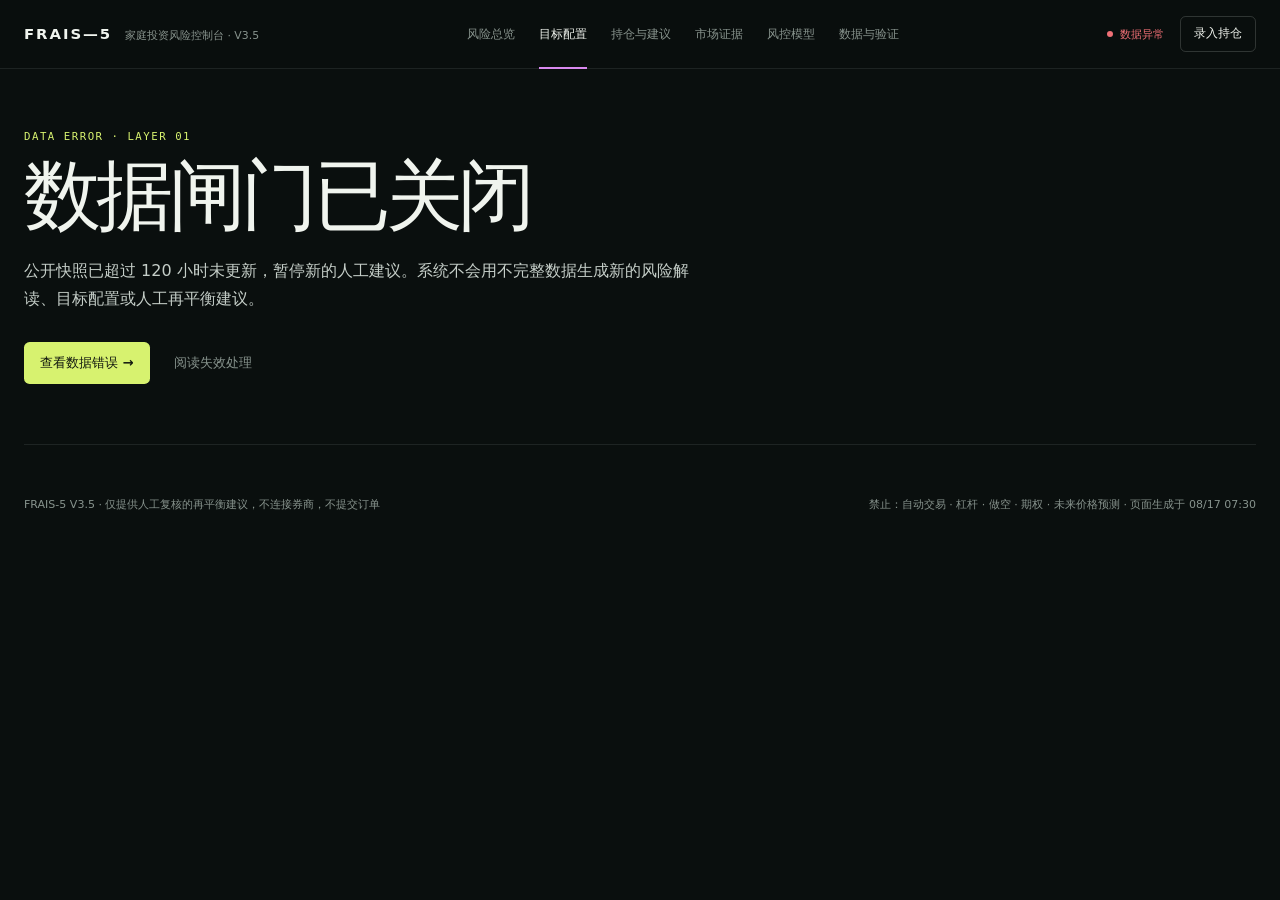
==== commit 3305f2cc: "data: refresh FRAIS-5 public snapshot" ====
--- a/allocation/index.html
+++ b/allocation/index.html
@@ -8,8 +8,8 @@
     <meta name="description" content="FRAIS-5 月末确认目标配置：五只 ETF 的目标占比、目标金额与形成原因。" />
     <link rel="icon" href="data:image/svg+xml,%3Csvg xmlns='http://www.w3.org/2000/svg' viewBox='0 0 64 64'%3E%3Crect width='64' height='64' rx='16' fill='%230a0f0e'/%3E%3Cpath d='M16 16h33v8H25v8h20v8H25v16h-9z' fill='%23d7f26f'/%3E%3C/svg%3E" />
     <title>目标配置 · FRAIS-5</title>
-    <script type="module" crossorigin src="../assets/main-Vug-g-4i.js"></script>
-    <link rel="stylesheet" crossorigin href="../assets/main-vPpWXbZW.css">
+    <script type="module" crossorigin src="../assets/main-D7pN9SG_.js"></script>
+    <link rel="stylesheet" crossorigin href="../assets/main-BSebgiHM.css">
   </head>
   <body data-page="allocation" data-root="../">
     <a class="skip-link" href="#main">跳到主要内容</a>
--- a/assets/main-BSebgiHM.css
+++ b/assets/main-BSebgiHM.css
@@ -0,0 +1 @@
+:root{--lightningcss-light: ;--lightningcss-dark:initial;color-scheme:dark;--bg:#0a0f0e;--surface:#111816;--surface-2:#17201d;--ink:#f0f4ee;--soft:#c5cec8;--muted:#87938d;--faint:#66706b;--line:#e9f3ec17;--line-strong:#e9f3ec2b;--accent:#d7f26f;--positive:#79d6a0;--negative:#ef7076;--warning:#e8cd68;--content:1320px;background:var(--bg);color:var(--ink);font-synthesis:none;text-rendering:optimizelegibility;font-family:-apple-system,BlinkMacSystemFont,PingFang SC,Microsoft YaHei,system-ui,sans-serif}*{box-sizing:border-box}html{scroll-behavior:smooth;scroll-padding-top:92px}body{background:var(--bg);min-width:320px;color:var(--ink);margin:0}button,input{color:inherit;font:inherit}a{color:inherit}button:focus-visible,a:focus-visible,input:focus-visible,tr:focus-visible,summary:focus-visible{outline:2px solid var(--accent);outline-offset:3px}.skip-link{z-index:100;background:var(--accent);color:#12180f;padding:.7rem 1rem;text-decoration:none;position:fixed;top:-4rem;left:1rem}.skip-link:focus{top:1rem}.visually-hidden{clip:rect(0, 0, 0, 0)!important;white-space:nowrap!important;border:0!important;width:1px!important;height:1px!important;margin:-1px!important;padding:0!important;position:absolute!important;overflow:hidden!important}.boot-screen,.fatal{text-align:center;place-content:center;justify-items:center;gap:1.2rem;min-height:100svh;padding:2rem;display:grid}.boot-screen span{border:1px solid var(--line-strong);width:5rem;height:5rem;color:var(--accent);border-radius:50%;place-items:center;font:500 1.1rem/1 IBM Plex Mono,monospace;animation:1.8s ease-in-out infinite pulse;display:grid}.boot-screen p,.fatal p{color:var(--muted)}.fatal h1{letter-spacing:-.06em;max-width:700px;margin:0;font-size:clamp(2.3rem,6vw,5rem)}.shell{--regime:var(--warning);min-height:100svh}.topbar{z-index:20;border-bottom:1px solid var(--line);-webkit-backdrop-filter:blur(18px);backdrop-filter:blur(18px);background:#0a0f0ee8;position:sticky;top:0}.topbar-inner{width:min(var(--content), calc(100% - 48px));grid-template-columns:auto 1fr auto;align-items:center;gap:clamp(1.5rem,4vw,4rem);min-height:68px;margin:0 auto;display:grid}.brand{white-space:nowrap;align-items:baseline;gap:.8rem;text-decoration:none;display:flex}.brand b{letter-spacing:.13em;font-size:.93rem}.brand span{color:var(--muted);font-size:.68rem}.page-nav{justify-content:center;align-items:stretch;gap:1.5rem;height:68px;display:flex}.page-nav a{color:var(--muted);white-space:nowrap;align-items:center;font-size:.76rem;text-decoration:none;transition:color .18s;display:flex;position:relative}.page-nav a:hover,.page-nav a[aria-current=page]{color:var(--ink)}.page-nav a[aria-current=page]:after{content:"";background:var(--regime);height:2px;position:absolute;bottom:-1px;left:0;right:0}.nav-short{display:none}.top-actions{white-space:nowrap;align-items:center;gap:1rem;display:flex}.data-stamp{color:var(--muted);align-items:center;gap:.45rem;font:.66rem/1 IBM Plex Mono,monospace;display:flex}.data-stamp i{background:currentColor;border-radius:50%;width:.4rem;height:.4rem}.data-stamp.data-good{color:var(--positive)}.data-stamp.data-bad{color:var(--negative)}.quiet-button,.primary,.secondary,.text-button,.danger-link{cursor:pointer;border:0;transition:transform .18s,border-color .18s,background .18s,color .18s}.quiet-button{border:1px solid var(--line-strong);background:0 0;border-radius:.35rem;padding:.55rem .8rem;font-size:.74rem}.quiet-button:hover,.secondary:hover{border-color:var(--accent);background:#d7f26f0f}.quiet-button:active,.primary:active,.secondary:active{transform:scale(.98)}main,footer{width:min(var(--content), calc(100% - 48px));margin:0 auto}.risk-hero{border-bottom:1px solid var(--line);grid-template-columns:1.15fr .85fr;align-items:center;gap:clamp(3rem,9vw,10rem);min-height:min(70svh,680px);padding:4rem 0;display:grid;position:relative}.risk-hero:before{content:"";z-index:-1;background:color-mix(in srgb, var(--regime) 10%, transparent);filter:blur(100px);pointer-events:none;border-radius:50%;width:32rem;height:32rem;position:absolute;top:8%;right:2%}.eyebrow{color:var(--accent);letter-spacing:.14em;text-transform:uppercase;margin:0 0 1rem;font:500 .67rem/1.5 IBM Plex Mono,monospace}.risk-hero h1{letter-spacing:-.075em;margin:0;font-size:clamp(3.6rem,7vw,6.4rem);font-weight:600;line-height:.84}.risk-hero h1 span{color:var(--regime);letter-spacing:-.025em;margin-top:1.2rem;font-size:.27em;display:block}.lead{max-width:42rem;color:var(--soft);margin:2.2rem 0 0;font-size:clamp(1rem,1.7vw,1.28rem);line-height:1.8}.signal-stamp{color:var(--muted);align-items:center;gap:.8rem;margin-top:2rem;font-size:.78rem;display:flex}.signal-stamp i{background:var(--regime);width:.55rem;height:.55rem;box-shadow:0 0 0 .3rem color-mix(in srgb, var(--regime) 15%, transparent);border-radius:50%}.signal-stamp strong{color:var(--ink);font-weight:500}.score{aspect-ratio:1;justify-self:center;place-items:center;width:min(28vw,320px);display:grid;position:relative}.score-ring{background:conic-gradient(var(--regime) calc(var(--score) * 1%), #ffffff12 0);border-radius:50%;transition:background .5s;position:absolute;inset:0;transform:rotate(-90deg);-webkit-mask:radial-gradient(circle,#0000 0 58%,#000 59%);mask:radial-gradient(circle,#0000 0 58%,#000 59%)}.score>div:last-child{text-align:center;gap:.65rem;display:grid}.score strong{letter-spacing:-.07em;font-size:clamp(3.6rem,7vw,6.4rem);font-weight:500;line-height:1}.score span{color:var(--muted);letter-spacing:.08em;font:.68rem/1.3 IBM Plex Mono,monospace}.status-rail{border-bottom:1px solid var(--line-strong);grid-template-columns:repeat(4,1fr);display:grid}.status-rail>div{min-width:0;padding:1.3rem 1.5rem}.status-rail>div:first-child{padding-left:0}.status-rail>div+div{border-left:1px solid var(--line)}.status-rail span,.status-rail small{color:var(--muted);font-size:.68rem;display:block}.status-rail strong{margin:.5rem 0 .35rem;font-size:1.2rem;font-weight:530;display:block}.page-intro{border-bottom:1px solid var(--line);flex-direction:column;justify-content:center;align-items:flex-start;min-height:320px;padding:3.75rem 0;display:flex}.page-intro h1{letter-spacing:-.06em;max-width:900px;margin:0;font-size:clamp(3.1rem,6vw,5.5rem);font-weight:600;line-height:.92}.page-intro>p:not(.eyebrow){max-width:680px;color:var(--soft);margin:1.6rem 0 0;font-size:1rem;line-height:1.75}.page-intro>.primary{margin-top:2rem}.page-intro>.page-links{margin-top:1.8rem}.model-intro{min-height:420px}.section{border-bottom:1px solid var(--line);padding:clamp(4.8rem,8vw,7rem) 0}.section.first{padding-top:3.25rem}.section.compact{padding-top:5rem;padding-bottom:5rem}.section-head{grid-template-columns:minmax(0,.9fr) minmax(330px,1.1fr);align-items:end;gap:clamp(2rem,7vw,7rem);margin-bottom:4rem;display:grid}.section-head h2{letter-spacing:-.045em;max-width:46rem;margin:0;font-size:clamp(2.15rem,3.8vw,3.65rem);font-weight:550;line-height:1.03}.section-head>p{max-width:48rem;color:var(--muted);margin:0;line-height:1.8}.factor-list{border-top:1px solid var(--line-strong)}.factor{border-bottom:1px solid var(--line);grid-template-columns:5rem minmax(260px,.85fr) minmax(320px,1.15fr);align-items:center;gap:2.4rem;min-height:9.5rem;display:grid}.factor-index{color:var(--accent);font:500 .8rem/1 IBM Plex Mono,monospace}.factor-title{justify-content:space-between;align-items:baseline;gap:1rem;display:flex}.factor-title h3{margin:0;font-size:1.08rem;font-weight:550}.factor-title strong{font-size:1.65rem;font-weight:500}.track{background:#ffffff12;height:3px;margin-top:1rem}.track i{background:var(--regime);height:100%;transition:width .7s cubic-bezier(.2,.8,.2,1);display:block}.factor-score>span{color:var(--faint);margin-top:.45rem;font:.64rem/1.3 IBM Plex Mono,monospace;display:block}.factor-score .track{margin-top:.55rem}.factor>p{color:var(--muted);font-size:.86rem;line-height:1.7}.factor>p strong{color:var(--soft);font-weight:500}.history-band{grid-template-columns:190px 1fr;align-items:end;gap:3rem;min-height:260px;margin-top:4rem;display:grid}.history-band span{color:var(--muted);font-size:.75rem;display:block}.history-band strong{margin-top:.6rem;font-size:2.5rem;font-weight:500;display:block}.history-band small{color:var(--faint);margin-top:.5rem;display:block}.sparkline{width:100%;height:190px;display:block;overflow:visible}.sparkline path{fill:none;stroke:var(--regime);stroke-width:2px;vector-effect:non-scaling-stroke}.risk-delta-strip{border-top:1px solid var(--line-strong);border-bottom:1px solid var(--line-strong);grid-template-columns:repeat(4,1fr);margin-top:4rem;display:grid}.risk-delta-strip>div{min-width:0;padding:1.4rem 1.5rem}.risk-delta-strip>div:first-child{padding-left:0}.risk-delta-strip>div+div{border-left:1px solid var(--line)}.risk-delta-strip span{color:var(--muted);font-size:.72rem;display:block}.risk-delta-strip strong{letter-spacing:-.03em;margin-top:.6rem;font-size:1.45rem;font-weight:520;display:block}.risk-delta-strip small{color:var(--faint);margin-top:.4rem;font-size:.67rem;line-height:1.4;display:block}.risk-ownership{border-top:1px solid var(--line-strong);grid-template-columns:minmax(280px,.75fr) minmax(480px,1.25fr);align-items:start;gap:clamp(3rem,7vw,7rem);padding-top:2rem;display:grid}.risk-ownership-summary h3{letter-spacing:-.04em;max-width:26rem;margin:0;font-size:clamp(1.8rem,3.2vw,3rem);font-weight:550;line-height:1.1}.risk-ownership-summary>p:not(.eyebrow){max-width:34rem;color:var(--muted);font-size:.84rem;line-height:1.8}.risk-ownership-summary dl{grid-template-columns:1fr 1fr;gap:1rem;margin:2rem 0 0;display:grid}.risk-ownership-summary dl div{border-top:1px solid var(--line);padding-top:.8rem}.risk-ownership-summary dt{color:var(--faint);font-size:.68rem}.risk-ownership-summary dd{margin:.45rem 0 0;font-size:1.25rem}.risk-owner-list{border-top:1px solid var(--line)}.risk-owner{border-bottom:1px solid var(--line);grid-template-columns:minmax(150px,.8fr) minmax(180px,1.2fr) 64px;align-items:center;gap:1.2rem;min-height:70px;display:grid}.risk-owner>span strong{font-size:.81rem;font-weight:540;display:block}.risk-owner>span small{color:var(--faint);margin-top:.3rem;font:.62rem/1.3 IBM Plex Mono,monospace;display:block}.risk-owner>b{text-align:right;font-size:.82rem;font-weight:540}.risk-owner-track{background:#ffffff0f;height:4px}.risk-owner-track i{background:var(--regime);transform-origin:0;height:100%;animation:.7s cubic-bezier(.2,.8,.2,1) both grow-line;display:block}.risk-owner-track i.diversifier{background:var(--positive)}.market-intro{min-height:340px}.market-workspace-section{padding-top:2.5rem}.market-toolbar{grid-template-columns:1fr auto;align-items:end;gap:2rem;margin-bottom:3rem;display:grid}.asset-switcher{border-top:1px solid var(--line-strong);border-bottom:1px solid var(--line-strong);grid-template-columns:repeat(5,1fr);display:grid}.asset-switcher button,.range-switcher button{color:var(--muted);cursor:pointer;background:0 0;border:0}.asset-switcher button{text-align:left;border-right:1px solid var(--line);min-height:72px;padding:1rem;transition:color .18s,background .18s}.asset-switcher button:first-child{padding-left:0}.asset-switcher button:last-child{border-right:0}.asset-switcher button:hover,.asset-switcher button[aria-pressed=true]{color:var(--ink);background:#d7f26f09}.asset-switcher button[aria-pressed=true]{box-shadow:inset 0 2px var(--regime)}.asset-switcher span{font-size:.76rem;font-weight:540;display:block}.asset-switcher small{color:var(--faint);margin-top:.4rem;font:.59rem/1.4 IBM Plex Mono,monospace;display:block}.range-switcher{border:1px solid var(--line-strong);border-radius:.35rem;gap:.25rem;padding:.25rem;display:flex}.range-switcher button{white-space:nowrap;border-radius:.22rem;padding:.48rem .65rem;font-size:.69rem}.range-switcher button[aria-pressed=true]{background:var(--accent);color:#12180f}.market-metrics{margin-bottom:3rem}.market-layout{grid-template-columns:minmax(0,1fr) 285px;align-items:stretch;gap:3rem;display:grid}.market-chart{border-top:1px solid var(--line-strong);border-bottom:1px solid var(--line-strong);min-width:0;min-height:620px;padding:1.2rem 0 0;transition:opacity .2s,transform .2s}.market-chart.is-changing{opacity:.35;transform:translateY(4px)}.chart-legend{min-height:34px;color:var(--muted);flex-wrap:wrap;align-items:center;gap:.8rem 1.5rem;font-size:.67rem;display:flex}.chart-legend span{align-items:center;gap:.45rem;display:flex}.chart-legend i{width:18px;height:2px;display:block}.legend-price{background:var(--accent)}.legend-ma63{background:var(--positive)}.legend-ma252{background:var(--warning)}.chart-range-label{color:var(--faint);margin-left:auto;font-family:IBM Plex Mono,monospace}.chart-canvas{position:relative}.chart-canvas svg{touch-action:pan-y;width:100%;height:auto;display:block}.chart-grid line{stroke:var(--line);stroke-width:1px;vector-effect:non-scaling-stroke}.chart-grid text,.axis-date,.volume-label{fill:var(--faint);font-family:IBM Plex Mono,monospace;font-size:10px}.price-area{fill:color-mix(in srgb, var(--regime) 8%, transparent)}.price-line,.ma-line{fill:none;vector-effect:non-scaling-stroke}.price-line{stroke:var(--accent);stroke-width:2px}.ma-line{stroke-width:1.25px;stroke-dasharray:5 4;opacity:.85}.ma63{stroke:var(--positive)}.ma252{stroke:var(--warning)}.volume-divider{stroke:var(--line-strong);stroke-width:1px;vector-effect:non-scaling-stroke}.volume-bar{fill:var(--positive);opacity:.48}.volume-bar.down{fill:var(--negative);opacity:.42}.chart-crosshair{stroke:var(--soft);stroke-width:1px;stroke-dasharray:3 4;opacity:0;vector-effect:non-scaling-stroke;pointer-events:none}.chart-crosshair.visible{opacity:.6}.market-tooltip{z-index:3;border:1px solid var(--line-strong);pointer-events:none;background:#080c0bf0;border-radius:.3rem;min-width:190px;padding:.75rem .85rem;position:absolute;top:3.2rem;transform:translate(-20%);box-shadow:0 12px 40px #00000052}.market-tooltip strong,.market-tooltip span{display:block}.market-tooltip strong{margin-bottom:.4rem;font-size:.72rem}.market-tooltip span{color:var(--muted);font:.63rem/1.6 IBM Plex Mono,monospace}.market-interpretation{border-top:1px solid var(--line-strong);border-left:1px solid var(--line);border-bottom:1px solid var(--line-strong);padding:2rem 0 1.5rem 2rem}.market-interpretation h3{letter-spacing:-.035em;margin:0;font-size:1.6rem;font-weight:550;line-height:1.15}.market-interpretation>p:not(.eyebrow){color:var(--muted);font-size:.78rem;line-height:1.75}.market-interpretation p strong{color:var(--ink);font-weight:550}.market-interpretation dl{border-top:1px solid var(--line);margin:2rem 0}.market-interpretation dl div{border-bottom:1px solid var(--line);justify-content:space-between;gap:1rem;padding:.7rem 0;display:flex}.market-interpretation dt,.market-interpretation dd{font-size:.69rem}.market-interpretation dt{color:var(--faint)}.market-interpretation dd{text-align:right;margin:0}.market-interpretation>small{color:var(--faint);font-size:.67rem;line-height:1.65;display:block}.correlation-layout{grid-template-columns:minmax(0,1fr) 330px;align-items:start;gap:clamp(3rem,7vw,7rem);display:grid}.correlation-table th,.correlation-table td{text-align:center}.correlation-table th:first-child{text-align:left;min-width:145px}.correlation-table tbody th strong,.correlation-table tbody th small{display:block}.correlation-table tbody th strong{color:var(--ink);font-size:.74rem}.correlation-table tbody th small{color:var(--faint);margin-top:.25rem;font:.61rem/1 IBM Plex Mono,monospace}.correlation-cell{background:color-mix(in srgb, var(--accent) calc(var(--strength) * 36%), transparent);border-radius:.2rem;place-items:center;width:48px;height:36px;font:.66rem/1 IBM Plex Mono,monospace;display:inline-grid}.correlation-cell.inverse{background:color-mix(in srgb, var(--positive) calc(var(--strength) * 34%), transparent)}.correlation-layout aside{border-left:1px solid var(--line);padding-left:2rem}.correlation-layout aside h3{margin:0;font-size:1.7rem;font-weight:540}.correlation-layout aside p:not(.eyebrow){color:var(--muted);font-size:.82rem;line-height:1.8}.correlation-layout aside p strong{color:var(--ink);font-weight:550}.correlation-layout aside small{color:var(--faint);font-size:.67rem;line-height:1.7}.evidence-notes{border-top:1px solid var(--line-strong);grid-template-columns:repeat(3,1fr);display:grid}.evidence-notes article{border-bottom:1px solid var(--line);min-height:180px;padding:1.8rem 2rem 1.5rem 0}.evidence-notes article+article{border-left:1px solid var(--line);padding-left:2rem}.evidence-notes span{color:var(--accent);font:.66rem/1 IBM Plex Mono,monospace}.evidence-notes h3{margin:1rem 0 .6rem;font-size:1rem;font-weight:550}.evidence-notes p{color:var(--muted);margin:0;font-size:.76rem;line-height:1.7}.decision-path{border-top:1px solid var(--line-strong);border-bottom:1px solid var(--line-strong);grid-template-columns:1fr 32px 1fr 32px 1fr;align-items:center;display:grid}.decision-path>div{padding:1.5rem 0}.decision-path>i{background:var(--line-strong);height:1px}.decision-path span{color:var(--accent);font:.68rem/1 IBM Plex Mono,monospace}.decision-path strong{margin-top:.65rem;font-size:.9rem;display:block}.decision-path p{color:var(--soft);margin:.35rem 0 0;font-size:1.35rem}.page-links{flex-wrap:wrap;align-items:center;gap:1.5rem;margin-top:2.4rem;display:flex}.page-links a{color:var(--muted);font-size:.82rem;text-decoration:none}.page-links a:hover{color:var(--accent)}.page-links .primary-link{background:var(--accent);color:#12180f;border-radius:.35rem;padding:.75rem 1rem;font-weight:650}.metric-strip{border-top:1px solid var(--line-strong);border-bottom:1px solid var(--line-strong);grid-template-columns:repeat(4,1fr);margin-bottom:4rem;display:grid}.metric-strip>div{min-width:0;padding:1.45rem 1.6rem}.metric-strip>div:first-child{padding-left:0}.metric-strip>div+div{border-left:1px solid var(--line)}.metric-strip span,.audit-strip span{color:var(--muted);font-size:.72rem;display:block}.metric-strip strong{letter-spacing:-.03em;margin-top:.65rem;font-size:clamp(1.25rem,2vw,1.8rem);font-weight:500;display:block}.metric-strip strong.small-value{letter-spacing:0;font-size:1rem;line-height:1.5}.metric-strip small{color:var(--faint);margin-top:.45rem;font-size:.7rem;display:block}.table-scroll{overscroll-behavior-inline:contain;width:100%;overflow-x:auto}.table-edge{border-top:1px solid var(--line-strong)}table{border-collapse:collapse;white-space:nowrap;width:100%}th{color:var(--faint);text-align:right;border-bottom:1px solid var(--line-strong);padding:1rem .8rem;font-size:.67rem;font-weight:500}th:first-child,td:first-child{text-align:left;padding-left:0}td{text-align:right;border-bottom:1px solid var(--line);padding:1.25rem .8rem;font-size:.82rem}.asset-table tbody tr{cursor:pointer;transition:color .15s,background .15s}.asset-table tbody tr:hover,.asset-table tbody tr.active{color:var(--accent);background:#d7f26f06}.asset-table td:first-child strong{font-size:.93rem;font-weight:550;display:block}.asset-table td:first-child span{color:var(--muted);margin-top:.3rem;font-size:.66rem;display:block}.asset-table td small{color:var(--faint);margin-top:.28rem;font-size:.61rem;display:block}.positive{color:var(--positive)!important}.negative{color:var(--negative)!important}.warning{color:var(--warning)!important}.asset-inspector{border-top:1px solid var(--line-strong);grid-template-columns:.8fr 1fr 1.2fr;align-items:start;gap:3rem;margin-top:3rem;padding-top:2rem;display:grid}.asset-inspector h3{margin:0;font-size:2rem;font-weight:540}.asset-inspector>p:nth-child(3){color:var(--muted);margin:0;line-height:1.75}.asset-inspector>p strong{color:var(--ink);font-weight:500}.asset-inspector dl{gap:.7rem;margin:0;display:grid}.asset-inspector dl div{border-bottom:1px solid var(--line);justify-content:space-between;gap:1rem;padding-bottom:.65rem;display:flex}.asset-inspector dt{color:var(--muted);font-size:.72rem}.asset-inspector dd{margin:0;font-size:.76rem}.advice-meta{color:var(--muted);border-top:1px solid var(--line-strong);border-bottom:1px solid var(--line-strong);flex-wrap:wrap;gap:1.2rem 3rem;padding:1.2rem 0;font-size:.76rem;display:flex}.advice-meta strong{color:var(--ink);margin-left:.4rem;font-weight:500}.decision-note{border-top:2px solid var(--accent);max-width:58rem;margin-top:4rem;padding-top:1.5rem}.decision-note.blocked{border-color:var(--negative)}.decision-note.calm{border-color:var(--positive)}.decision-note>strong{font-size:clamp(1.7rem,4vw,3rem);font-weight:540}.decision-note p{color:var(--muted);line-height:1.75}.text-button{color:var(--accent);background:0 0;padding:.5rem 0}.advice-list{border-top:1px solid var(--line-strong);margin-top:3rem}.advice-row{border-bottom:1px solid var(--line);grid-template-columns:220px 180px 1fr;align-items:center;gap:2rem;min-height:7rem;display:grid}.advice-row.muted{opacity:.5}.advice-row span{color:var(--muted);font:.7rem/1.4 IBM Plex Mono,monospace;display:block}.advice-row strong{margin-top:.25rem;font-weight:540;display:block}.advice-row b{font-size:1.05rem;font-weight:540}.advice-row b small{color:var(--muted);margin-top:.35rem;font-size:.62rem;font-weight:400;display:block}.advice-row p{color:var(--muted);margin:0;font-size:.81rem;line-height:1.65}.gate-scale{grid-template-columns:1.5fr 1.5fr 2fr 1fr;margin-top:1rem;display:grid}.gate-scale span{border-top:3px solid var(--positive);border-bottom:1px solid var(--line);min-height:78px;color:var(--muted);padding:1rem;font-size:.73rem}.gate-scale span:nth-child(2){border-top-color:var(--warning)}.gate-scale span:nth-child(3){border-top-color:#ee9b62}.gate-scale span:nth-child(4){border-top-color:var(--negative)}.gate-scale b{color:var(--ink);font:500 .8rem/1.7 IBM Plex Mono,monospace}.policy-rail{border-top:1px solid var(--line-strong);border-bottom:1px solid var(--line-strong);grid-template-columns:1fr 40px 1fr 40px 1fr;align-items:center;margin:0 0 4rem;display:grid}.policy-rail>div{padding:1.2rem 0}.policy-rail>i{color:var(--faint);text-align:center;font-style:normal}.policy-rail span{color:var(--muted);font-size:.7rem;display:block}.policy-rail strong{margin-top:.5rem;font-size:1.35rem;font-weight:520;display:block}.decision-brief{border-bottom:1px solid var(--line-strong);grid-template-columns:minmax(280px,.75fr) minmax(560px,1.25fr);align-items:start;gap:clamp(3rem,7vw,7rem);padding:3.5rem 0;display:grid}.decision-brief-title h2{letter-spacing:-.045em;max-width:34rem;margin:0;font-size:clamp(2rem,3.7vw,3.5rem);font-weight:550;line-height:1.06}.decision-brief-title>p:not(.eyebrow){max-width:34rem;color:var(--muted);margin:1.2rem 0 0;font-size:.82rem;line-height:1.75}.decision-brief-ledger{border-top:1px solid var(--line-strong)}.decision-brief-ledger>div{border-bottom:1px solid var(--line);grid-template-columns:120px minmax(220px,1fr) minmax(170px,.7fr);align-items:center;gap:1.5rem;min-height:78px;display:grid}.decision-brief-ledger span,.decision-brief-ledger small{color:var(--muted);font-size:.69rem;line-height:1.5}.decision-brief-ledger strong{font-size:.82rem;font-weight:540;line-height:1.55}.household-policy-summary{border-top:1px solid var(--line-strong);border-bottom:1px solid var(--line-strong);grid-template-columns:180px 1fr;align-items:start;gap:1.5rem 3rem;margin:0 0 4rem;padding:1.5rem 0;display:grid}.household-policy-summary>div span{color:var(--muted);font-size:.7rem;display:block}.household-policy-summary>div strong{margin-top:.55rem;font-size:1.15rem;font-weight:530;display:block}.household-policy-summary>p{max-width:52rem;color:var(--muted);grid-column:2;margin:0;font-size:.75rem;line-height:1.7}.household-policy-summary dl{grid-template-columns:repeat(3,1fr);gap:1.5rem;margin:0;display:grid}.household-policy-summary dl div{border-left:1px solid var(--line);padding-left:1.2rem}.household-policy-summary dt{color:var(--faint);font-size:.66rem}.household-policy-summary dd{margin:.45rem 0 0;font-size:.78rem;line-height:1.55}.danger-link{color:var(--faint);text-underline-offset:.25rem;background:0 0;margin-top:2.5rem;padding:0;font-size:.72rem;text-decoration:underline}.danger-link:hover{color:var(--negative)}.allocation-hero{border-bottom:1px solid var(--line);grid-template-columns:1.05fr .95fr;align-items:center;gap:clamp(3rem,8vw,8rem);min-height:450px;padding:4rem 0;display:grid}.allocation-hero h1{letter-spacing:-.065em;margin:0;font-size:clamp(3.6rem,7vw,6.4rem);font-weight:600;line-height:.9}.allocation-hero>div:first-child>p:not(.eyebrow){max-width:660px;color:var(--soft);margin:1.7rem 0 0;font-size:1rem;line-height:1.8}.allocation-north-star{border-left:1px solid var(--line-strong);padding-left:clamp(2rem,5vw,5rem)}.allocation-north-star>span{color:var(--muted);font-size:.75rem}.allocation-north-star>strong{color:var(--regime);letter-spacing:-.07em;margin-top:.8rem;font-size:clamp(4rem,8vw,7rem);font-weight:550;line-height:.9;display:block}.allocation-north-star p{color:var(--soft);margin:1rem 0 0;font-size:1.2rem}.allocation-north-star small{color:var(--faint);margin-top:.6rem;display:block}.north-star-range{margin-top:1.6rem}.north-star-range>div{color:var(--faint);justify-content:space-between;gap:.8rem;font-size:.62rem;display:flex}.north-star-range>div b{color:var(--soft);font-weight:500}.north-star-range>i{background:linear-gradient(90deg, var(--warning), var(--positive));height:3px;margin-top:.55rem;display:block;position:relative}.north-star-range>i b{border:2px solid var(--bg);background:var(--regime);width:11px;height:11px;box-shadow:0 0 0 1px var(--regime);border-radius:50%;position:absolute;top:50%;transform:translate(-50%,-50%)}.north-star-money{border-top:1px solid var(--line);grid-template-columns:1fr 1fr;gap:1rem;margin-top:1.5rem;padding-top:1.1rem;display:grid}.north-star-money span{color:var(--faint);font-size:.64rem;display:block}.north-star-money strong{margin-top:.35rem;font-size:.92rem;font-weight:520;display:block}.target-board{border-bottom:1px solid var(--line);padding:3.5rem 0 4.25rem}.target-board-head{grid-template-columns:1fr 1fr;align-items:end;gap:3rem;display:grid}.target-board-head h2{letter-spacing:-.05em;margin:0;font-size:clamp(2rem,4vw,3.6rem);font-weight:550;line-height:1}.target-board-head>p{max-width:500px;color:var(--muted);justify-self:end;margin:0;font-size:.82rem;line-height:1.7}.allocation-bar{background:var(--surface);height:72px;margin-top:3rem;display:flex;overflow:hidden}.allocation-bar>span{place-items:center;min-width:2px;transition:filter .2s,width .7s cubic-bezier(.2,.8,.2,1);display:grid}.allocation-bar>span:hover{filter:brightness(1.16)}.allocation-bar i{color:#0a0f0e;font-size:.72rem;font-style:normal;font-weight:700}.target-a{background:#80b49a!important}.target-b{background:var(--accent)!important}.target-c{background:#b6c6be!important}.target-d{background:#e5c76b!important}.target-e{background:#65756d!important}.allocation-legend{grid-template-columns:repeat(5,1fr);margin-top:1.3rem;display:grid}.allocation-legend>div{grid-template-columns:10px 1fr auto;align-items:start;gap:.65rem;padding-right:1rem;display:grid}.allocation-legend>div+div{border-left:1px solid var(--line);padding-left:1rem}.allocation-legend i,.target-identity>i{border-radius:50%;width:8px;height:8px;margin-top:.3rem}.allocation-legend span{color:var(--soft);font-size:.72rem}.allocation-legend small{color:var(--faint);margin-top:.2rem;font:.64rem/1 IBM Plex Mono,monospace;display:block}.allocation-legend strong{font-size:.84rem;font-weight:550}.target-list{border-top:1px solid var(--line-strong)}.target-row{border-bottom:1px solid var(--line);grid-template-columns:1.1fr 150px 190px minmax(330px,1.4fr);align-items:center;gap:2rem;min-height:140px;display:grid}.target-identity{grid-template-columns:10px 1fr;align-items:start;gap:.8rem;display:grid}.target-identity strong{font-size:1rem;font-weight:550;display:block}.target-identity span{color:var(--muted);margin-top:.35rem;font-size:.68rem;line-height:1.5;display:block}.target-number>strong,.target-cash>strong{letter-spacing:-.03em;font-size:1.45rem;font-weight:520;display:block}.target-number>span,.target-cash>span{color:var(--faint);margin-top:.45rem;font-size:.67rem;display:block}.target-number>small{color:var(--muted);margin-top:.35rem;font-size:.65rem;display:block}.target-number b{font-weight:500}.target-explain p{color:var(--muted);margin:0;font-size:.78rem;line-height:1.7}.target-explain>span{color:var(--accent);margin-top:.6rem;font:.65rem/1.4 IBM Plex Mono,monospace;display:inline-block}.formation-steps{border-top:1px solid var(--line-strong)}.formation-steps article{border-bottom:1px solid var(--line);grid-template-columns:150px minmax(270px,.9fr) minmax(360px,1.4fr);align-items:center;gap:2.5rem;min-height:128px;display:grid}.formation-steps span{color:var(--accent);font:.68rem/1.4 IBM Plex Mono,monospace}.formation-steps strong{font-size:1.08rem;font-weight:540;line-height:1.5}.formation-steps p{color:var(--muted);font-size:.8rem;line-height:1.7}.model-summary{border-bottom:1px solid var(--line);grid-template-columns:repeat(5,1fr);display:grid}.model-summary>div{padding:2rem 1.4rem}.model-summary>div:first-child{padding-left:0}.model-summary>div+div{border-left:1px solid var(--line)}.model-summary span{color:var(--accent);font:.68rem/1 IBM Plex Mono,monospace}.model-summary strong{margin-top:.8rem;font-size:.88rem;display:block}.model-summary p{color:var(--faint);margin:.45rem 0 0;font-size:.71rem;line-height:1.5}.document-layout{grid-template-columns:220px minmax(0,780px);align-items:start;gap:clamp(4rem,10vw,10rem);padding:5rem 0 9rem;display:grid}.document-toc{scrollbar-width:thin;max-height:calc(100svh - 120px);padding-right:1.3rem;position:sticky;top:96px;overflow:auto}.document-toc>p{color:var(--ink);margin:0 0 1rem;font-size:.78rem;font-weight:550}.document-toc nav{border-top:1px solid var(--line-strong);display:grid}.document-toc a{color:var(--faint);border-bottom:1px solid var(--line);padding:.54rem 0;font-size:.69rem;line-height:1.4;text-decoration:none;transition:color .15s}.document-toc a:hover,.document-toc a.active{color:var(--accent)}.document-toc>a{border:0;margin-top:1rem;display:block}.markdown-body{min-width:0}.markdown-body h1{letter-spacing:-.05em;margin:0 0 1.5rem;font-size:clamp(2.5rem,5vw,4.5rem);line-height:1}.markdown-body h2{border-top:1px solid var(--line-strong);letter-spacing:-.035em;margin:5rem 0 1.3rem;padding-top:1.5rem;scroll-margin-top:96px;font-size:clamp(1.7rem,3vw,2.7rem);font-weight:550;line-height:1.2}.markdown-body h2:first-of-type{margin-top:3rem}.markdown-body h3{color:var(--soft);margin:2.4rem 0 1rem;font-size:1.05rem;font-weight:550}.markdown-body p,.markdown-body li{color:var(--muted);font-size:.9rem;line-height:1.9}.markdown-body strong{color:var(--ink);font-weight:550}.markdown-body a{color:var(--accent)}.markdown-body blockquote{border-left:2px solid var(--accent);background:var(--surface);color:var(--soft);margin:0 0 3rem;padding:1.2rem 1.5rem;line-height:1.8}.markdown-body code{color:var(--accent);background:#ffffff12;border-radius:.25rem;padding:.12rem .35rem;font-family:IBM Plex Mono,monospace;font-size:.83em}.markdown-body pre{border:1px solid var(--line);background:#080c0b;margin:1.5rem 0 2rem;padding:1.4rem;overflow:auto}.markdown-body pre code{color:var(--soft);background:0 0;padding:0;font-size:.78rem;line-height:1.75}.markdown-body ul,.markdown-body ol{padding-left:1.25rem}.markdown-table{border-top:1px solid var(--line-strong);margin:1.8rem 0 2.4rem;overflow-x:auto}.markdown-table th,.markdown-table td{text-align:left;white-space:normal;vertical-align:top;line-height:1.6}.health-banner{border-bottom:1px solid var(--line-strong);grid-template-columns:260px 1fr auto;align-items:center;gap:3rem;min-height:150px;display:grid}.health-banner>div span{color:var(--positive);letter-spacing:.12em;font:500 .7rem/1 IBM Plex Mono,monospace;display:block}.health-banner.blocked>div span{color:var(--negative)}.health-banner>div strong{margin-top:.7rem;font-size:1.5rem;font-weight:540;display:block}.health-banner p{color:var(--soft);line-height:1.7}.health-banner small{color:var(--faint);font-size:.69rem}.audit-strip{border-top:1px solid var(--line-strong);border-bottom:1px solid var(--line-strong);grid-template-columns:repeat(4,1fr);margin-bottom:2rem;display:grid}.audit-strip>div{padding:1.4rem}.audit-strip>div:first-child{padding-left:0}.audit-strip>div+div{border-left:1px solid var(--line)}.audit-strip strong{margin-top:.55rem;font-size:.8rem;font-weight:500;line-height:1.55;display:block}.mono{color:var(--accent);font-family:IBM Plex Mono,monospace}.health-pass{border-left:2px solid var(--positive);color:var(--muted);margin:2rem 0 3rem;padding-left:1rem;font-size:.8rem;line-height:1.7}.issue-list{border-top:1px solid var(--line);margin:2rem 0}.issue-list p{border-bottom:1px solid var(--line);grid-template-columns:180px 1fr;margin:0;padding:.8rem 0;display:grid}.issue-list span{color:var(--muted)}.provider-table td:first-child strong,.metrics-table td:first-child strong{font-weight:550}.metrics-table tr.selected{color:var(--accent);background:#d7f26f06}.evidence-grade{border-left:2px solid var(--warning);margin-bottom:3rem;padding:1.3rem 0 1.3rem 1.2rem}.evidence-grade strong,.evidence-grade span{display:block}.evidence-grade span{color:var(--warning);margin-top:.35rem;font-size:.72rem}.evidence-grade p{max-width:54rem;color:var(--muted);margin:.7rem 0 0;font-size:.76rem;line-height:1.65}.validation-ledger{border-top:1px solid var(--line-strong);border-bottom:1px solid var(--line-strong);grid-template-columns:repeat(3,1fr);margin:0 0 3rem;display:grid}.validation-ledger>div{padding:1.3rem 1.5rem}.validation-ledger>div:first-child{padding-left:0}.validation-ledger>div+div{border-left:1px solid var(--line)}.validation-ledger span,.validation-ledger small{color:var(--muted);font-size:.68rem;display:block}.validation-ledger strong{margin:.55rem 0 .35rem;font-size:1.35rem;font-weight:520;display:block}.cost-stress{border-top:1px solid var(--line-strong);grid-template-columns:minmax(220px,.55fr) minmax(540px,1.45fr);align-items:start;gap:clamp(2.5rem,6vw,6rem);margin:0 0 4rem;padding:2rem 0 0;display:grid}.cost-stress h3{letter-spacing:-.03em;margin:0;font-size:1.7rem;font-weight:540;line-height:1.15}.cost-stress>div>p:not(.eyebrow){color:var(--muted);font-size:.76rem;line-height:1.7}.cost-stress table td,.cost-stress table th{text-align:right}.cost-stress table td:first-child,.cost-stress table th:first-child{text-align:left}.timing-ledger{border-top:1px solid var(--line-strong);border-bottom:1px solid var(--line-strong);grid-template-columns:repeat(5,1fr);margin:0 0 1rem;display:grid}.timing-ledger>div{min-width:0;padding:1.25rem 1.2rem}.timing-ledger>div:first-child{padding-left:0}.timing-ledger>div+div{border-left:1px solid var(--line)}.timing-ledger span,.timing-ledger small{color:var(--muted);font-size:.65rem;line-height:1.45;display:block}.timing-ledger strong{margin:.55rem 0 .4rem;font-size:.86rem;font-weight:540;display:block}.nav-compare{grid-template-columns:repeat(2,1fr);gap:2rem;margin:0 0 3rem;display:grid}.nav-compare article{border-top:1px solid var(--line);min-width:0;position:relative}.nav-compare span{color:var(--muted);font-size:.67rem;position:absolute;top:.8rem;left:0}.nav-compare .sparkline{height:150px}.method-note{max-width:64rem;color:var(--muted);margin:2rem 0 0;font-size:.8rem;line-height:1.75}.method-note a{color:var(--accent);margin-left:.35rem}.download-list{border-top:1px solid var(--line-strong)}.download-list a{border-bottom:1px solid var(--line);grid-template-columns:80px 1fr 1fr;align-items:center;gap:1.5rem;min-height:84px;text-decoration:none;transition:color .15s,background .15s;display:grid}.download-list a:hover{color:var(--accent);background:#d7f26f05}.download-list span{color:var(--accent);font:500 .68rem/1 IBM Plex Mono,monospace}.download-list strong{font-size:.9rem;font-weight:540}.download-list small{color:var(--muted)}footer{color:var(--muted);justify-content:space-between;gap:2rem;padding:2.5rem 0 4rem;font-size:.69rem;line-height:1.7;display:flex}footer p:last-child{text-align:right}dialog{border:1px solid var(--line-strong);background:var(--surface);width:min(680px,100% - 32px);max-height:calc(100svh - 40px);color:var(--ink);border-radius:.65rem;padding:0;overflow:auto;box-shadow:0 30px 100px #00000094}dialog::backdrop{-webkit-backdrop-filter:blur(8px);backdrop-filter:blur(8px);background:#020504c2}dialog form{padding:2rem}.dialog-head{justify-content:space-between;align-items:start;gap:2rem;display:flex}.dialog-head h2{letter-spacing:-.05em;margin:0;font-size:2.4rem;font-weight:550}.dialog-head button{color:var(--muted);cursor:pointer;background:0 0;border:0;font-size:2rem}.privacy{color:var(--muted);margin:1.2rem 0 2rem;font-size:.81rem;line-height:1.65}.holding-fields{border-top:1px solid var(--line-strong)}.holding-fields label{border-bottom:1px solid var(--line);grid-template-columns:1fr 220px;align-items:center;gap:2rem;min-height:4.4rem;display:grid}.holding-fields label>span{font-size:.84rem}.holding-fields small{color:var(--muted);margin-top:.2rem;font:.66rem/1.3 IBM Plex Mono,monospace;display:block}input,select{border:1px solid var(--line-strong);width:100%;color:var(--ink);background:#111817;border-radius:.3rem;outline:0;padding:.7rem .8rem}input:focus,select:focus{border-color:var(--accent)}.policy-fields{border:0;margin:2rem 0 0;padding:0}.policy-fields legend{color:var(--accent);padding:0;font-size:.72rem}.policy-toggle{align-items:center;gap:.8rem;min-height:4rem;display:flex}.policy-toggle input{width:auto}.policy-toggle small{color:var(--muted);margin-top:.2rem;font-size:.65rem;display:block}.backup{background:var(--surface-2);grid-template-columns:1fr 1fr;gap:1rem;margin-top:2rem;padding:1.3rem;display:grid}.backup h3{margin:0;font-size:.88rem}.backup p{color:var(--muted);margin:.35rem 0 0;font-size:.72rem}.backup-actions{grid-column:1/-1;gap:.6rem;display:flex}.dialog-actions{justify-content:flex-end;gap:.8rem;margin-top:2rem;display:flex}.primary,.secondary{border-radius:.35rem;padding:.7rem 1rem}.primary{background:var(--accent);color:#13180f;font-weight:650}.secondary{border:1px solid var(--line-strong);background:0 0}.dialog-status{min-height:1.2rem;color:var(--warning);margin-top:.8rem;font-size:.74rem}.reveal{opacity:0;transition:opacity .65s cubic-bezier(.2,.8,.2,1),transform .65s cubic-bezier(.2,.8,.2,1);transform:translateY(14px)}.reveal.visible{opacity:1;transform:none}@keyframes pulse{50%{border-color:var(--accent);transform:scale(1.08)}}@keyframes grow-line{0%{transform:scaleX(0)}}@media (prefers-reduced-motion:reduce){*,:before,:after{scroll-behavior:auto!important;transition-duration:.01ms!important;animation:none!important}.reveal{opacity:1;transform:none}}@media (max-width:1080px){.brand span,.data-stamp{display:none}.topbar-inner{gap:1.5rem}.page-nav{justify-content:flex-start}.document-layout{grid-template-columns:190px minmax(0,1fr);gap:4rem}.target-row{grid-template-columns:1fr 120px 160px}.target-explain{grid-column:1/-1;padding-bottom:1.3rem}.market-layout{grid-template-columns:minmax(0,1fr) 250px;gap:2rem}.decision-brief{grid-template-columns:minmax(240px,.7fr) minmax(480px,1.3fr);gap:3rem}.decision-brief-ledger>div{grid-template-columns:100px 1fr;gap:.5rem 1rem;padding:.8rem 0}.decision-brief-ledger small{grid-column:2}}@media (max-width:820px){html{scroll-padding-top:116px}.topbar-inner{width:min(100% - 32px, var(--content));grid-template-columns:1fr auto;padding-top:.65rem}.page-nav{grid-area:2/1/auto/-1;justify-content:space-between;gap:.7rem;width:100%;height:44px;padding-right:0;overflow:visible}.page-nav::-webkit-scrollbar{display:none}.nav-full{display:none}.nav-short{display:inline}.top-actions{grid-area:1/2}main,footer{width:min(100% - 32px, var(--content))}.risk-hero{grid-template-columns:1fr;gap:4rem;min-height:auto;padding:6rem 0}.score{justify-self:start;width:min(58vw,240px)}.status-rail{grid-template-columns:repeat(2,1fr)}.status-rail>div:nth-child(3){border-left:0;border-top:1px solid var(--line);padding-left:0}.section-head,.asset-inspector{grid-template-columns:1fr;gap:1.5rem}.factor{grid-template-columns:4rem 1fr;gap:1.2rem;padding:1.4rem 0}.factor>p{grid-column:2}.metric-strip,.audit-strip,.risk-delta-strip{grid-template-columns:repeat(2,1fr)}.metric-strip>div:nth-child(3),.audit-strip>div:nth-child(3),.risk-delta-strip>div:nth-child(3){border-left:0;border-top:1px solid var(--line);padding-left:0}.advice-row{grid-template-columns:1fr auto;gap:1rem;padding:1rem 0}.advice-row p{grid-column:1/-1}.history-band{grid-template-columns:1fr;gap:1rem}.allocation-hero{grid-template-columns:1fr;gap:3rem;min-height:auto}.allocation-north-star{border-left:0;border-top:1px solid var(--line-strong);padding:2rem 0 0}.allocation-legend{grid-template-columns:repeat(3,1fr);gap:1rem 0}.allocation-legend>div:nth-child(4){border-left:0;padding-left:0}.target-board-head{grid-template-columns:1fr}.target-board-head>p{justify-self:start}.formation-steps article{grid-template-columns:120px 1fr;gap:1rem 2rem;padding:1.5rem 0}.formation-steps p{grid-column:2;margin:0}.model-summary{grid-template-columns:repeat(3,1fr)}.model-summary>div:nth-child(4){border-left:0;border-top:1px solid var(--line);padding-left:0}.document-layout{grid-template-columns:1fr;gap:2rem}.document-toc{max-height:none;padding:0 0 1rem;position:static}.document-toc nav{gap:.6rem 1.2rem;display:flex;overflow-x:auto}.document-toc nav a{border-bottom:0;flex:none}.document-toc>a{display:none}.health-banner{grid-template-columns:1fr auto;gap:1rem;padding:2rem 0}.health-banner p{grid-area:2/1/auto/-1;margin:0}.risk-ownership,.market-layout,.correlation-layout,.market-toolbar{grid-template-columns:1fr}.asset-switcher{grid-template-columns:repeat(3,1fr)}.asset-switcher button:nth-child(3){border-right:0}.asset-switcher button:nth-child(n+4){border-top:1px solid var(--line)}.market-chart{min-height:0}.market-interpretation,.correlation-layout aside{border-left:0;border-top:1px solid var(--line-strong);padding:2rem 0 1rem}.evidence-notes{grid-template-columns:1fr}.evidence-notes article,.evidence-notes article+article{border-left:0;min-height:0;padding:1.5rem 0}.decision-brief{grid-template-columns:1fr;gap:2rem;padding:3rem 0}.household-policy-summary{grid-template-columns:1fr}.household-policy-summary>p{grid-column:1}.household-policy-summary dl,.timing-ledger{grid-template-columns:repeat(3,1fr)}.timing-ledger>div:nth-child(4){border-left:0;border-top:1px solid var(--line);padding-left:0}.cost-stress{grid-template-columns:1fr;gap:1.5rem}}@media (max-width:560px){.brand span{display:none}.page-nav{gap:.45rem}.page-nav a{justify-content:center;min-width:2.35rem;font-size:.72rem}.risk-hero{gap:2.5rem;padding:3rem 0}.risk-hero h1{font-size:clamp(3.5rem,20vw,5.2rem)}.risk-hero .lead{margin-top:1.4rem;font-size:.95rem;line-height:1.7}.risk-hero .signal-stamp{margin-top:1.4rem;font-size:.7rem}.score{width:min(46vw,180px)}.page-intro,.model-intro{min-height:320px;padding:3.5rem 0}.page-intro h1{font-size:clamp(3.1rem,17vw,4.3rem)}.section{padding:4.5rem 0}.section-head{margin-bottom:2.5rem}.section-head h2{font-size:2.35rem}.factor{grid-template-columns:1fr}.factor>p{grid-column:auto}.decision-path{grid-template-columns:1fr}.decision-path>i{width:1px;height:18px;margin-left:1rem}.metric-strip,.audit-strip,.risk-delta-strip{grid-template-columns:1fr;margin-bottom:4rem}.metric-strip>div,.audit-strip>div,.risk-delta-strip>div{border-top:1px solid var(--line);padding-left:0;border-left:0!important}.metric-strip>div:first-child,.audit-strip>div:first-child,.risk-delta-strip>div:first-child{border-top:0}.gate-scale{grid-template-columns:repeat(2,1fr)}.allocation-hero{padding:4rem 0}.allocation-hero h1{font-size:3.6rem}.allocation-north-star>strong{font-size:4.4rem}.north-star-money{gap:.6rem}.allocation-bar{height:56px}.allocation-bar i{display:none}.allocation-legend{grid-template-columns:1fr 1fr}.allocation-legend>div{padding:.6rem .8rem .6rem 0;border-left:0!important}.allocation-legend>div:nth-child(2n){padding-left:.8rem;border-left:1px solid var(--line)!important}.target-row{grid-template-columns:1fr 1fr;gap:1.3rem;padding:1.4rem 0}.target-identity{grid-column:1/-1}.target-explain{grid-column:1/-1;padding:0}.target-number>strong,.target-cash>strong{font-size:1.25rem}.formation-steps article{grid-template-columns:1fr;gap:.7rem}.formation-steps p{grid-column:1}.model-summary{grid-template-columns:1fr}.model-summary>div{border-top:1px solid var(--line);padding-left:0;border-left:0!important}.model-summary>div:first-child{border-top:0}.document-layout{padding-top:3rem}.markdown-body h2{scroll-margin-top:120px}.health-banner{grid-template-columns:1fr}.health-banner p,.health-banner small{grid-area:auto/1}.risk-owner{grid-template-columns:1fr 56px;gap:.8rem;padding:.8rem 0}.risk-owner-track{grid-area:2/1/auto/-1}.risk-owner>b{grid-area:1/2}.asset-switcher{grid-template-columns:1fr 1fr}.asset-switcher button,.asset-switcher button:first-child{border-right:0;border-top:1px solid var(--line);min-height:64px;padding:.8rem}.asset-switcher button:nth-child(odd){border-right:1px solid var(--line);padding-left:0}.asset-switcher button:nth-child(-n+2){border-top:0}.range-switcher{width:100%}.range-switcher button{flex:1}.market-tooltip{min-width:170px;transform:translate(-10%)}.chart-legend{gap:.65rem 1rem}.chart-range-label{width:100%;margin-left:0}.correlation-table th:first-child{min-width:120px}.download-list a{grid-template-columns:56px 1fr;gap:1rem}.download-list small{grid-column:2}.nav-compare{grid-template-columns:1fr;gap:1rem}.validation-ledger,.timing-ledger{grid-template-columns:1fr}.validation-ledger>div,.timing-ledger>div{border-top:1px solid var(--line);padding-left:0;border-left:0!important}.validation-ledger>div:first-child,.timing-ledger>div:first-child{border-top:0}.household-policy-summary dl{grid-template-columns:1fr;gap:.8rem}.household-policy-summary dl div{border-top:1px solid var(--line);border-left:0;padding:.7rem 0 0}.decision-brief-ledger>div{grid-template-columns:1fr;gap:.35rem;padding:1rem 0}.decision-brief-ledger small{grid-column:1}.policy-rail{grid-template-columns:1fr}.policy-rail>i{background:var(--line-strong);width:1px;height:16px;margin-left:1rem;font-size:0}.holding-fields label{grid-template-columns:1fr;gap:.5rem;padding:.8rem 0}.backup{grid-template-columns:1fr}.backup-actions,.dialog-actions,footer{flex-direction:column}footer p:last-child{text-align:left}}
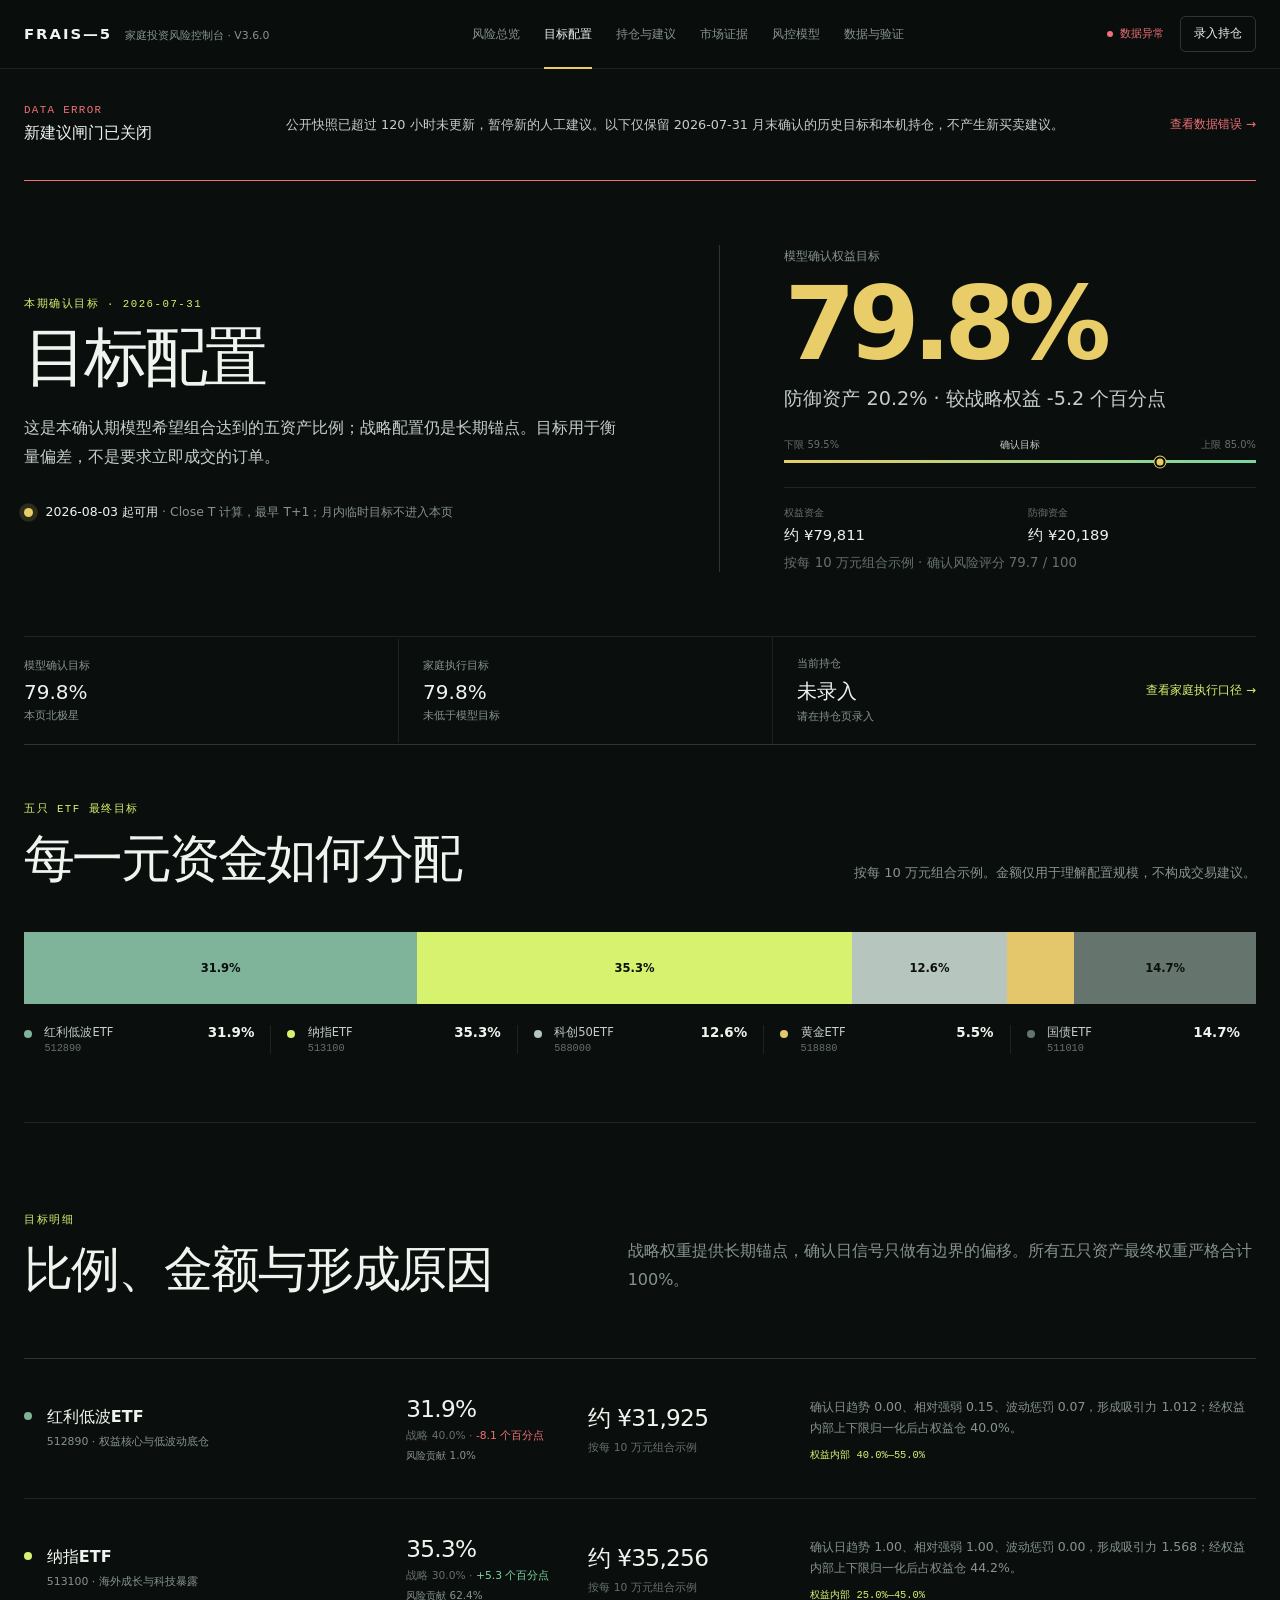
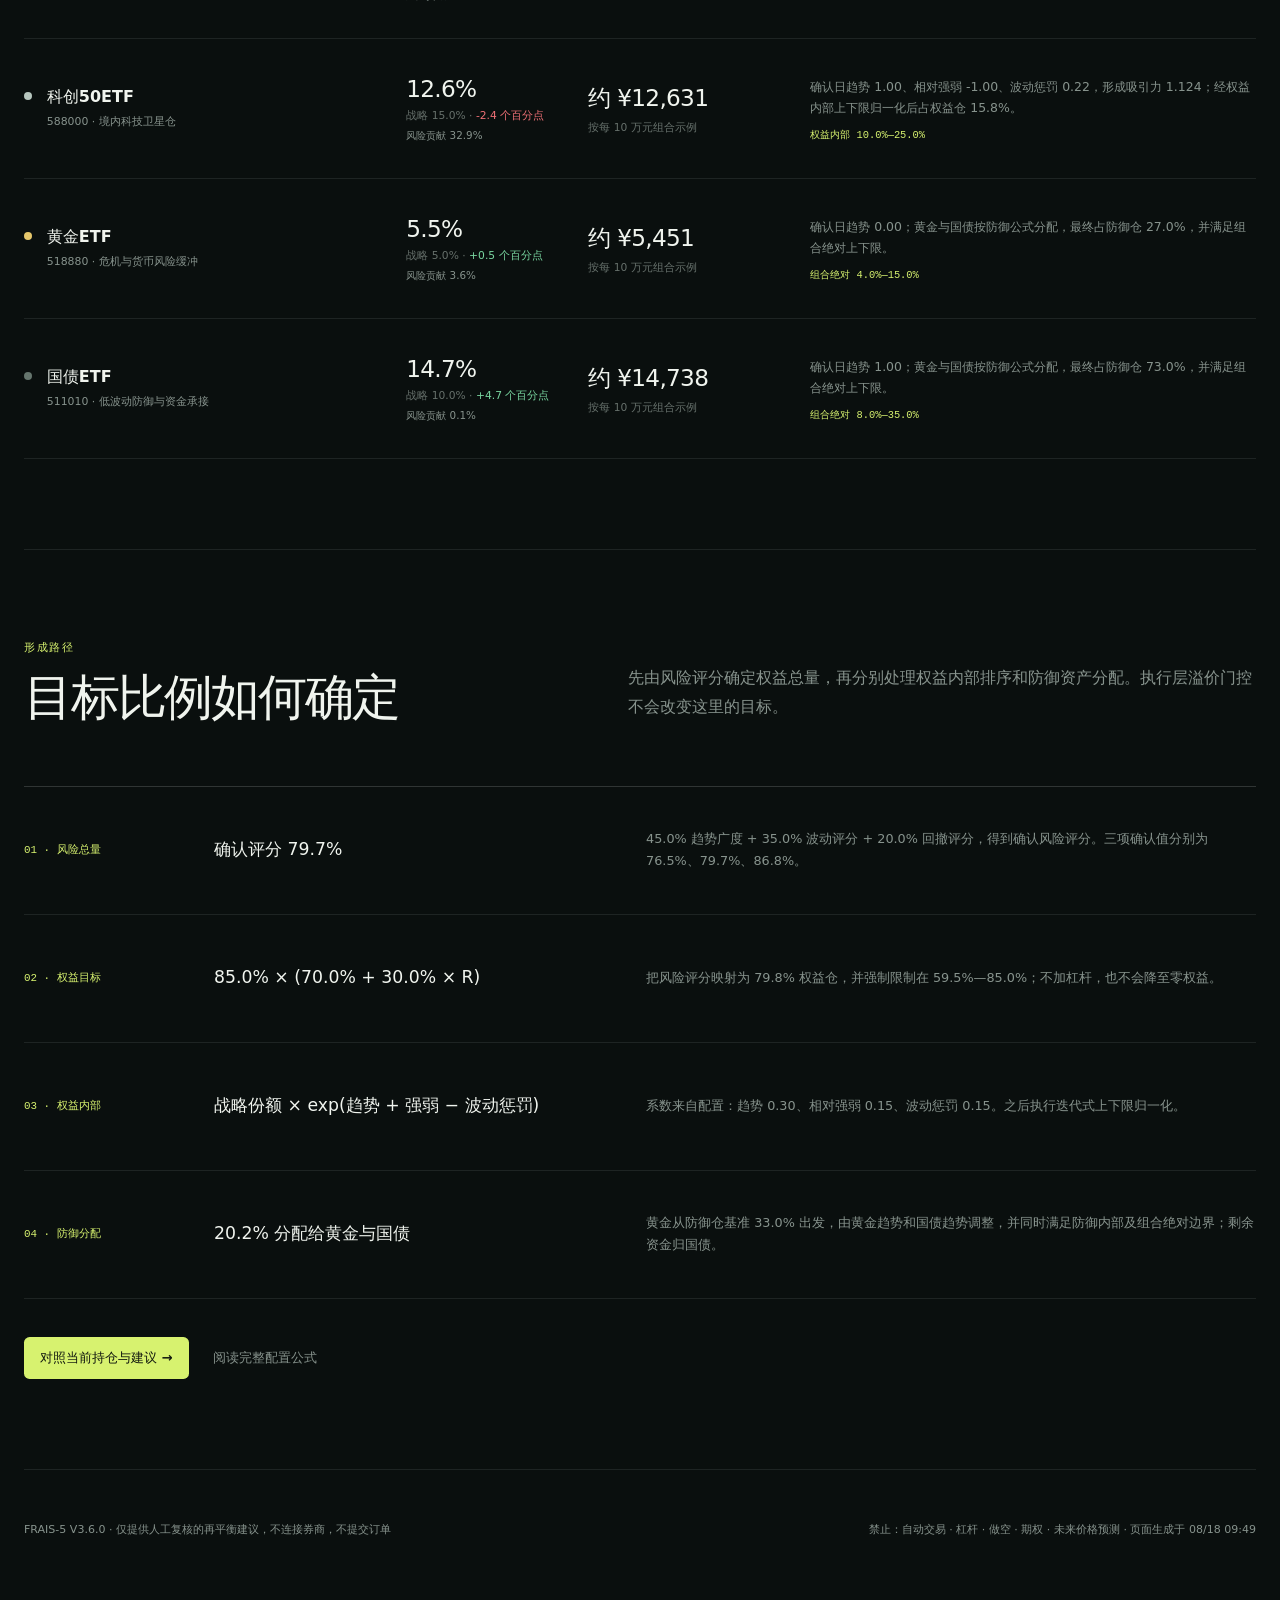
==== commit df33ad01: "data: refresh FRAIS-5 public snapshot" ====
--- a/allocation/index.html
+++ b/allocation/index.html
@@ -8,11 +8,11 @@
     <meta name="description" content="FRAIS-5 月末确认目标配置：五只 ETF 的目标占比、目标金额与形成原因。" />
     <link rel="icon" href="data:image/svg+xml,%3Csvg xmlns='http://www.w3.org/2000/svg' viewBox='0 0 64 64'%3E%3Crect width='64' height='64' rx='16' fill='%230a0f0e'/%3E%3Cpath d='M16 16h33v8H25v8h20v8H25v16h-9z' fill='%23d7f26f'/%3E%3C/svg%3E" />
     <title>目标配置 · FRAIS-5</title>
-    <script type="module" crossorigin src="../assets/main-D7pN9SG_.js"></script>
-    <link rel="stylesheet" crossorigin href="../assets/main-BSebgiHM.css">
+    <script type="module" crossorigin src="../assets/main-C9OlqbjM.js"></script>
+    <link rel="stylesheet" crossorigin href="../assets/main-BHk_Z38j.css">
   </head>
   <body data-page="allocation" data-root="../">
     <a class="skip-link" href="#main">跳到主要内容</a>
-    <div id="app" aria-live="polite"><div class="boot-screen"><span>F5</span><p>正在形成目标配置…</p></div></div>
+    <div id="app" aria-busy="true"><div class="boot-screen"><span>F5</span><p>正在形成目标配置…</p></div></div>
   </body>
 </html>
--- a/assets/main-BHk_Z38j.css
+++ b/assets/main-BHk_Z38j.css
@@ -0,0 +1 @@
+:root{--lightningcss-light: ;--lightningcss-dark:initial;color-scheme:dark;--bg:#0a0f0e;--surface:#111816;--surface-2:#17201d;--ink:#f0f4ee;--soft:#c5cec8;--muted:#87938d;--faint:#66706b;--line:#e9f3ec17;--line-strong:#e9f3ec2b;--accent:#d7f26f;--positive:#79d6a0;--negative:#ef7076;--warning:#e8cd68;--content:1320px;background:var(--bg);color:var(--ink);font-synthesis:none;text-rendering:optimizelegibility;font-family:-apple-system,BlinkMacSystemFont,PingFang SC,Microsoft YaHei,system-ui,sans-serif}*{box-sizing:border-box}html{scroll-behavior:smooth;scroll-padding-top:92px}body{background:var(--bg);min-width:320px;color:var(--ink);margin:0}button,input{color:inherit;font:inherit}a{color:inherit}button:focus-visible,a:focus-visible,input:focus-visible,select:focus-visible,summary:focus-visible{outline:2px solid var(--accent);outline-offset:3px}.skip-link{z-index:100;background:var(--accent);color:#12180f;padding:.7rem 1rem;text-decoration:none;position:fixed;top:-4rem;left:1rem}.skip-link:focus{top:1rem}.visually-hidden{clip:rect(0, 0, 0, 0)!important;white-space:nowrap!important;border:0!important;width:1px!important;height:1px!important;margin:-1px!important;padding:0!important;position:absolute!important;overflow:hidden!important}.boot-screen,.fatal{text-align:center;place-content:center;justify-items:center;gap:1.2rem;min-height:100svh;padding:2rem;display:grid}.boot-screen span{border:1px solid var(--line-strong);width:5rem;height:5rem;color:var(--accent);border-radius:50%;place-items:center;font:500 1.1rem/1 IBM Plex Mono,monospace;animation:1.8s ease-in-out infinite pulse;display:grid}.boot-screen p,.fatal p{color:var(--muted)}.fatal h1{letter-spacing:-.06em;max-width:700px;margin:0;font-size:clamp(2.3rem,6vw,5rem)}.shell{--regime:var(--warning);min-height:100svh}.topbar{z-index:20;border-bottom:1px solid var(--line);-webkit-backdrop-filter:blur(18px);backdrop-filter:blur(18px);background:#0a0f0ee8;position:sticky;top:0}.topbar-inner{width:min(var(--content), calc(100% - 48px));grid-template-columns:auto 1fr auto;align-items:center;gap:clamp(1.5rem,4vw,4rem);min-height:68px;margin:0 auto;display:grid}.brand{white-space:nowrap;align-items:baseline;gap:.8rem;text-decoration:none;display:flex}.brand b{letter-spacing:.13em;font-size:.93rem}.brand span{color:var(--muted);font-size:.68rem}.page-nav{justify-content:center;align-items:stretch;gap:1.5rem;height:68px;display:flex}.page-nav a{color:var(--muted);white-space:nowrap;align-items:center;font-size:.76rem;text-decoration:none;transition:color .18s;display:flex;position:relative}.page-nav a:hover,.page-nav a[aria-current=page]{color:var(--ink)}.page-nav a[aria-current=page]:after{content:"";background:var(--regime);height:2px;position:absolute;bottom:-1px;left:0;right:0}.nav-short{display:none}.top-actions{white-space:nowrap;align-items:center;gap:1rem;display:flex}.data-stamp{color:var(--muted);align-items:center;gap:.45rem;font:.66rem/1 IBM Plex Mono,monospace;display:flex}.data-stamp i{background:currentColor;border-radius:50%;width:.4rem;height:.4rem}.data-stamp.data-good{color:var(--positive)}.data-stamp.data-bad{color:var(--negative)}.quiet-button,.primary,.secondary,.text-button,.danger-link{cursor:pointer;border:0;transition:transform .18s,border-color .18s,background .18s,color .18s}.quiet-button{border:1px solid var(--line-strong);background:0 0;border-radius:.35rem;padding:.55rem .8rem;font-size:.74rem}.quiet-button:hover,.secondary:hover{border-color:var(--accent);background:#d7f26f0f}.quiet-button:active,.primary:active,.secondary:active{transform:scale(.98)}main,footer{width:min(var(--content), calc(100% - 48px));margin:0 auto}.data-error-banner{border-bottom:1px solid var(--negative);grid-template-columns:230px 1fr auto;align-items:center;gap:2rem;min-height:112px;padding:1.5rem 0;display:grid}.data-error-banner span,.data-error-banner strong{display:block}.data-error-banner span{color:var(--negative);letter-spacing:.12em;font:500 .68rem/1 IBM Plex Mono,monospace}.data-error-banner strong{margin-top:.5rem;font-size:1rem}.data-error-banner p{color:var(--soft);margin:0;font-size:.8rem;line-height:1.7}.data-error-banner a{color:var(--negative);white-space:nowrap;font-size:.76rem;text-decoration:none}.risk-hero{border-bottom:1px solid var(--line);grid-template-columns:1.15fr .85fr;align-items:center;gap:clamp(3rem,8vw,8rem);min-height:540px;padding:4rem 0;display:grid;position:relative}.risk-hero:before{content:"";z-index:-1;background:color-mix(in srgb, var(--regime) 10%, transparent);filter:blur(100px);pointer-events:none;border-radius:50%;width:32rem;height:32rem;position:absolute;top:8%;right:2%}.eyebrow{color:var(--accent);letter-spacing:.14em;text-transform:uppercase;margin:0 0 1rem;font:500 .67rem/1.5 IBM Plex Mono,monospace}.risk-hero-label{color:var(--muted);font-size:.82rem;display:block}.risk-hero h1{color:var(--regime);letter-spacing:-.075em;margin:.7rem 0 0;font-size:clamp(4.7rem,8vw,6rem);font-weight:560;line-height:.9}.risk-observation{border-left:1px solid var(--line-strong);padding-left:clamp(2rem,5vw,5rem)}.risk-observation h2{letter-spacing:-.06em;margin:0;font-size:clamp(2.4rem,5vw,4.25rem);font-weight:560;line-height:.95}.risk-observation h2 span{color:var(--regime);letter-spacing:0;margin-top:.9rem;font-size:.32em;display:block}.lead{max-width:42rem;color:var(--soft);margin:2.2rem 0 0;font-size:clamp(1rem,1.7vw,1.28rem);line-height:1.8}.signal-stamp{color:var(--muted);align-items:center;gap:.8rem;margin-top:2rem;font-size:.78rem;display:flex}.signal-stamp i{background:var(--regime);width:.55rem;height:.55rem;box-shadow:0 0 0 .3rem color-mix(in srgb, var(--regime) 15%, transparent);border-radius:50%}.signal-stamp strong{color:var(--ink);font-weight:500}.score{aspect-ratio:1;justify-self:center;place-items:center;width:min(28vw,320px);display:grid;position:relative}.score-ring{background:conic-gradient(var(--regime) calc(var(--score) * 1%), #ffffff12 0);border-radius:50%;transition:background .5s;position:absolute;inset:0;transform:rotate(-90deg);-webkit-mask:radial-gradient(circle,#0000 0 58%,#000 59%);mask:radial-gradient(circle,#0000 0 58%,#000 59%)}.score>div:last-child{text-align:center;gap:.65rem;display:grid}.score strong{letter-spacing:-.07em;font-size:clamp(3.6rem,7vw,6.4rem);font-weight:500;line-height:1}.score span{color:var(--muted);letter-spacing:.08em;font:.68rem/1.3 IBM Plex Mono,monospace}.compact-score{justify-self:start;width:min(18vw,180px);margin-top:2rem}.compact-score strong{font-size:clamp(2.5rem,4vw,3.8rem)}.status-rail{border-bottom:1px solid var(--line-strong);grid-template-columns:repeat(4,1fr);display:grid}.status-rail>div{min-width:0;padding:1.3rem 1.5rem}.status-rail>div:first-child{padding-left:0}.status-rail>div+div{border-left:1px solid var(--line)}.status-rail span,.status-rail small{color:var(--muted);font-size:.68rem;display:block}.status-rail strong{margin:.5rem 0 .35rem;font-size:1.2rem;font-weight:530;display:block}.page-intro{border-bottom:1px solid var(--line);flex-direction:column;justify-content:center;align-items:flex-start;min-height:300px;padding:3.5rem 0;display:flex}.page-intro h1{letter-spacing:-.055em;max-width:900px;margin:0;font-size:clamp(3rem,5vw,4.5rem);font-weight:600;line-height:.94}.page-intro>p:not(.eyebrow){max-width:680px;color:var(--soft);margin:1.6rem 0 0;font-size:1rem;line-height:1.75}.page-intro>.primary{margin-top:2rem}.page-intro>.page-links{margin-top:1.8rem}.model-intro{min-height:420px}.section{border-bottom:1px solid var(--line);padding:clamp(4.5rem,7vw,6rem) 0}.section.first{padding-top:3.25rem}.section.compact{padding-top:5rem;padding-bottom:5rem}.section-head{grid-template-columns:minmax(0,.9fr) minmax(330px,1.1fr);align-items:end;gap:clamp(2rem,7vw,7rem);margin-bottom:4rem;display:grid}.section-head h2{letter-spacing:-.045em;max-width:46rem;margin:0;font-size:clamp(2.15rem,3.8vw,3.65rem);font-weight:550;line-height:1.03}.section-head>p{max-width:48rem;color:var(--muted);margin:0;line-height:1.8}.factor-list{border-top:1px solid var(--line-strong)}.factor{border-bottom:1px solid var(--line);grid-template-columns:5rem minmax(260px,.85fr) minmax(320px,1.15fr);align-items:center;gap:2.4rem;min-height:9.5rem;display:grid}.factor-index{color:var(--accent);font:500 .8rem/1 IBM Plex Mono,monospace}.factor-title{justify-content:space-between;align-items:baseline;gap:1rem;display:flex}.factor-title h3{margin:0;font-size:1.08rem;font-weight:550}.factor-title strong{font-size:1.65rem;font-weight:500}.track{background:#ffffff12;height:3px;margin-top:1rem}.track i{background:var(--regime);height:100%;transition:width .7s cubic-bezier(.2,.8,.2,1);display:block}.factor-score>span{color:var(--faint);margin-top:.45rem;font:.64rem/1.3 IBM Plex Mono,monospace;display:block}.factor-score .track{margin-top:.55rem}.factor>p{color:var(--muted);font-size:.86rem;line-height:1.7}.factor>p strong{color:var(--soft);font-weight:500}.history-band{grid-template-columns:190px 1fr;align-items:end;gap:3rem;min-height:260px;margin-top:4rem;display:grid}.history-band span{color:var(--muted);font-size:.75rem;display:block}.history-band strong{margin-top:.6rem;font-size:2.5rem;font-weight:500;display:block}.history-band small{color:var(--faint);margin-top:.5rem;display:block}.sparkline{width:100%;height:190px;display:block;overflow:visible}.sparkline path{fill:none;stroke:var(--regime);stroke-width:2px;vector-effect:non-scaling-stroke}.risk-delta-strip{border-top:1px solid var(--line-strong);border-bottom:1px solid var(--line-strong);grid-template-columns:repeat(4,1fr);margin-top:4rem;display:grid}.risk-delta-strip>div{min-width:0;padding:1.4rem 1.5rem}.risk-delta-strip>div:first-child{padding-left:0}.risk-delta-strip>div+div{border-left:1px solid var(--line)}.risk-delta-strip span{color:var(--muted);font-size:.72rem;display:block}.risk-delta-strip strong{letter-spacing:-.03em;margin-top:.6rem;font-size:1.45rem;font-weight:520;display:block}.risk-delta-strip small{color:var(--faint);margin-top:.4rem;font-size:.67rem;line-height:1.4;display:block}.risk-ownership{border-top:1px solid var(--line-strong);grid-template-columns:minmax(280px,.75fr) minmax(480px,1.25fr);align-items:start;gap:clamp(3rem,7vw,7rem);padding-top:2rem;display:grid}.risk-ownership-summary h3{letter-spacing:-.04em;max-width:26rem;margin:0;font-size:clamp(1.8rem,3.2vw,3rem);font-weight:550;line-height:1.1}.risk-ownership-summary>p:not(.eyebrow){max-width:34rem;color:var(--muted);font-size:.84rem;line-height:1.8}.risk-ownership-summary dl{grid-template-columns:1fr 1fr;gap:1rem;margin:2rem 0 0;display:grid}.risk-ownership-summary dl div{border-top:1px solid var(--line);padding-top:.8rem}.risk-ownership-summary dt{color:var(--faint);font-size:.68rem}.risk-ownership-summary dd{margin:.45rem 0 0;font-size:1.25rem}.risk-owner-list{border-top:1px solid var(--line)}.risk-owner{border-bottom:1px solid var(--line);grid-template-columns:minmax(120px,.55fr) minmax(260px,1.45fr) 76px;align-items:center;gap:1.2rem;min-height:92px;display:grid}.risk-owner-name strong{font-size:.81rem;font-weight:540;display:block}.risk-owner-name small{color:var(--faint);margin-top:.3rem;font:.62rem/1.3 IBM Plex Mono,monospace;display:block}.risk-owner-scales{gap:.65rem;display:grid}.risk-owner-scales>div{grid-template-columns:82px 1fr;align-items:center;gap:.7rem;display:grid}.risk-owner-scales span{color:var(--faint);font:.62rem/1.2 IBM Plex Mono,monospace}.risk-owner-value{text-align:right;font-size:.8rem;font-weight:540}.risk-owner-track{background:#ffffff0f;height:4px;display:block}.risk-owner-track b{transform-origin:0;height:100%;animation:.7s cubic-bezier(.2,.8,.2,1) both grow-line;display:block}.risk-owner-track.capital b{background:var(--soft);opacity:.62}.risk-owner-track.risk b{background:var(--regime)}.risk-owner-track.diversifier b{background:var(--positive);background-image:repeating-linear-gradient(135deg,#0000 0 3px,#0a0f0e73 3px 5px)}.market-intro{min-height:340px}.market-workspace-section{padding-top:2.5rem}.market-toolbar{grid-template-columns:1fr auto;align-items:end;gap:2rem;margin-bottom:3rem;display:grid}.asset-switcher{border-top:1px solid var(--line-strong);border-bottom:1px solid var(--line-strong);grid-template-columns:repeat(5,1fr);display:grid}.asset-switcher button,.range-switcher button{color:var(--muted);cursor:pointer;background:0 0;border:0}.asset-switcher button{text-align:left;border-right:1px solid var(--line);min-height:72px;padding:1rem;transition:color .18s,background .18s}.asset-switcher button:first-child{padding-left:0}.asset-switcher button:last-child{border-right:0}.asset-switcher button:hover,.asset-switcher button[aria-pressed=true]{color:var(--ink);background:#d7f26f09}.asset-switcher button[aria-pressed=true]{box-shadow:inset 0 2px var(--regime)}.asset-switcher span{font-size:.76rem;font-weight:540;display:block}.asset-switcher small{color:var(--faint);margin-top:.4rem;font:.59rem/1.4 IBM Plex Mono,monospace;display:block}.range-switcher{border:1px solid var(--line-strong);border-radius:.35rem;gap:.25rem;padding:.25rem;display:flex}.range-switcher button{white-space:nowrap;border-radius:.22rem;padding:.48rem .65rem;font-size:.69rem}.range-switcher button[aria-pressed=true]{background:var(--accent);color:#12180f}.market-metrics{margin-bottom:3rem}.market-layout{grid-template-columns:minmax(0,1fr) 285px;align-items:stretch;gap:3rem;display:grid}.market-chart{border-top:1px solid var(--line-strong);border-bottom:1px solid var(--line-strong);min-width:0;min-height:620px;padding:1.2rem 0 0;transition:opacity .2s,transform .2s}.market-chart.is-changing{opacity:.35;transform:translateY(4px)}.chart-legend{min-height:34px;color:var(--muted);flex-wrap:wrap;align-items:center;gap:.8rem 1.5rem;font-size:.67rem;display:flex}.chart-legend span{align-items:center;gap:.45rem;display:flex}.chart-legend i{width:18px;height:2px;display:block}.legend-price{background:var(--accent)}.legend-ma63{background:var(--positive)}.legend-ma252{background:var(--warning)}.chart-range-label{color:var(--faint);margin-left:auto;font-family:IBM Plex Mono,monospace}.chart-canvas{position:relative}.chart-canvas svg{touch-action:pan-y;width:100%;height:auto;display:block}.chart-canvas svg:focus-visible{outline:2px solid var(--accent);outline-offset:4px}.chart-grid line{stroke:var(--line);stroke-width:1px;vector-effect:non-scaling-stroke}.chart-grid text,.axis-date,.volume-label{fill:var(--faint);font-family:IBM Plex Mono,monospace;font-size:10px}.price-area{fill:color-mix(in srgb, var(--regime) 8%, transparent)}.price-line,.ma-line{fill:none;vector-effect:non-scaling-stroke}.price-line{stroke:var(--accent);stroke-width:2px}.ma-line{stroke-width:1.25px;stroke-dasharray:5 4;opacity:.85}.ma63{stroke:var(--positive)}.ma252{stroke:var(--warning)}.volume-divider{stroke:var(--line-strong);stroke-width:1px;vector-effect:non-scaling-stroke}.volume-bar{fill:var(--positive);opacity:.48}.volume-bar.down{fill:var(--negative);opacity:.42}.chart-crosshair{stroke:var(--soft);stroke-width:1px;stroke-dasharray:3 4;opacity:0;vector-effect:non-scaling-stroke;pointer-events:none}.chart-crosshair.visible{opacity:.6}.market-tooltip{z-index:3;border:1px solid var(--line-strong);pointer-events:none;background:#080c0bf0;border-radius:.3rem;min-width:190px;padding:.75rem .85rem;position:absolute;top:3.2rem;transform:translate(-20%);box-shadow:0 12px 40px #00000052}.market-tooltip strong,.market-tooltip span{display:block}.market-tooltip strong{margin-bottom:.4rem;font-size:.72rem}.market-tooltip span{color:var(--muted);font:.63rem/1.6 IBM Plex Mono,monospace}.market-interpretation{border-top:1px solid var(--line-strong);border-left:1px solid var(--line);border-bottom:1px solid var(--line-strong);padding:2rem 0 1.5rem 2rem}.market-interpretation h3{letter-spacing:-.035em;margin:0;font-size:1.6rem;font-weight:550;line-height:1.15}.market-interpretation>p:not(.eyebrow){color:var(--muted);font-size:.78rem;line-height:1.75}.market-interpretation p strong{color:var(--ink);font-weight:550}.market-interpretation dl{border-top:1px solid var(--line);margin:2rem 0}.market-interpretation dl div{border-bottom:1px solid var(--line);justify-content:space-between;gap:1rem;padding:.7rem 0;display:flex}.market-interpretation dt,.market-interpretation dd{font-size:.69rem}.market-interpretation dt{color:var(--faint)}.market-interpretation dd{text-align:right;margin:0}.market-interpretation>small{color:var(--faint);font-size:.67rem;line-height:1.65;display:block}.correlation-layout{grid-template-columns:minmax(0,1fr) 330px;align-items:start;gap:clamp(3rem,7vw,7rem);display:grid}.correlation-table th,.correlation-table td{text-align:center}.correlation-table th:first-child{text-align:left;min-width:145px}.correlation-table tbody th strong,.correlation-table tbody th small{display:block}.correlation-table tbody th strong{color:var(--ink);font-size:.74rem}.correlation-table tbody th small{color:var(--faint);margin-top:.25rem;font:.61rem/1 IBM Plex Mono,monospace}.correlation-cell{background:color-mix(in srgb, var(--accent) calc(var(--strength) * 36%), transparent);border-radius:.2rem;place-items:center;width:48px;height:36px;font:.66rem/1 IBM Plex Mono,monospace;display:inline-grid}.correlation-cell.inverse{background:color-mix(in srgb, var(--positive) calc(var(--strength) * 34%), transparent)}.correlation-layout aside{border-left:1px solid var(--line);padding-left:2rem}.correlation-layout aside h3{margin:0;font-size:1.7rem;font-weight:540}.correlation-layout aside p:not(.eyebrow){color:var(--muted);font-size:.82rem;line-height:1.8}.correlation-layout aside p strong{color:var(--ink);font-weight:550}.correlation-layout aside small{color:var(--faint);font-size:.67rem;line-height:1.7}.evidence-notes{border-top:1px solid var(--line-strong);grid-template-columns:repeat(3,1fr);display:grid}.evidence-notes article{border-bottom:1px solid var(--line);min-height:180px;padding:1.8rem 2rem 1.5rem 0}.evidence-notes article+article{border-left:1px solid var(--line);padding-left:2rem}.evidence-notes span{color:var(--accent);font:.66rem/1 IBM Plex Mono,monospace}.evidence-notes h3{margin:1rem 0 .6rem;font-size:1rem;font-weight:550}.evidence-notes p{color:var(--muted);margin:0;font-size:.76rem;line-height:1.7}.decision-path{border-top:1px solid var(--line-strong);border-bottom:1px solid var(--line-strong);grid-template-columns:1fr 32px 1fr 32px 1fr;align-items:center;display:grid}.decision-path>div{padding:1.5rem 0}.decision-path>i{background:var(--line-strong);height:1px}.decision-path span{color:var(--accent);font:.68rem/1 IBM Plex Mono,monospace}.decision-path strong{margin-top:.65rem;font-size:.9rem;display:block}.decision-path p{color:var(--soft);margin:.35rem 0 0;font-size:1.35rem}.page-links{flex-wrap:wrap;align-items:center;gap:1.5rem;margin-top:2.4rem;display:flex}.page-links a{color:var(--muted);font-size:.82rem;text-decoration:none}.page-links a:hover{color:var(--accent)}.page-links .primary-link{background:var(--accent);color:#12180f;border-radius:.35rem;padding:.75rem 1rem;font-weight:650}.metric-strip{border-top:1px solid var(--line-strong);border-bottom:1px solid var(--line-strong);grid-template-columns:repeat(4,1fr);margin-bottom:4rem;display:grid}.metric-strip>div{min-width:0;padding:1.45rem 1.6rem}.metric-strip>div:first-child{padding-left:0}.metric-strip>div+div{border-left:1px solid var(--line)}.metric-strip span,.audit-strip span{color:var(--muted);font-size:.72rem;display:block}.metric-strip strong{letter-spacing:-.03em;margin-top:.65rem;font-size:clamp(1.25rem,2vw,1.8rem);font-weight:500;display:block}.metric-strip strong.small-value{letter-spacing:0;font-size:1rem;line-height:1.5}.metric-strip small{color:var(--faint);margin-top:.45rem;font-size:.7rem;display:block}.table-scroll{overscroll-behavior-inline:contain;width:100%;overflow-x:auto}.table-edge{border-top:1px solid var(--line-strong)}table{border-collapse:collapse;white-space:nowrap;width:100%}th{color:var(--faint);text-align:right;border-bottom:1px solid var(--line-strong);padding:1rem .8rem;font-size:.67rem;font-weight:500}th:first-child,td:first-child{text-align:left;padding-left:0}td{text-align:right;border-bottom:1px solid var(--line);padding:1.25rem .8rem;font-size:.82rem}.asset-table tbody tr{transition:color .15s,background .15s}.asset-table tbody tr:hover,.asset-table tbody tr.active{color:var(--accent);background:#d7f26f06}.asset-select{width:100%;color:inherit;text-align:left;cursor:pointer;background:0 0;border:0;padding:0}.asset-select strong{font-size:.93rem;font-weight:550;display:block}.asset-select span{color:var(--muted);margin-top:.3rem;font-size:.66rem;display:block}.asset-table td small{color:var(--faint);margin-top:.28rem;font-size:.61rem;display:block}.asset-mobile-list{border-top:1px solid var(--line-strong);display:none}.asset-mobile-row{border-bottom:1px solid var(--line)}.asset-mobile-row summary{cursor:pointer;grid-template-columns:1fr 1.25fr auto;align-items:center;gap:1rem;min-height:86px;list-style:none;display:grid}.asset-mobile-row summary::-webkit-details-marker{display:none}.asset-mobile-row summary span>strong,.asset-mobile-row summary span>small{display:block}.asset-mobile-row summary span>small{color:var(--faint);margin-bottom:.35rem;font-size:.65rem}.asset-mobile-row summary>b{text-align:right;min-width:56px;font-size:.84rem}.asset-mobile-detail{padding:0 0 1.5rem}.asset-mobile-detail dl{grid-template-columns:1fr 1fr;gap:.7rem 1.25rem;margin:0;display:grid}.asset-mobile-detail dl div{border-top:1px solid var(--line);padding-top:.7rem}.asset-mobile-detail dt{color:var(--faint);font-size:.65rem}.asset-mobile-detail dd{margin:.35rem 0 0;font-size:.76rem}.asset-mobile-detail p{color:var(--muted);margin:1rem 0 0;font-size:.74rem;line-height:1.7}.positive{color:var(--positive)!important}.negative{color:var(--negative)!important}.warning{color:var(--warning)!important}.asset-inspector{border-top:1px solid var(--line-strong);grid-template-columns:.8fr 1fr 1.2fr;align-items:start;gap:3rem;margin-top:3rem;padding-top:2rem;display:grid}.asset-inspector h3{margin:0;font-size:2rem;font-weight:540}.asset-inspector>p:nth-child(3){color:var(--muted);margin:0;line-height:1.75}.asset-inspector>p strong{color:var(--ink);font-weight:500}.asset-inspector dl{gap:.7rem;margin:0;display:grid}.asset-inspector dl div{border-bottom:1px solid var(--line);justify-content:space-between;gap:1rem;padding-bottom:.65rem;display:flex}.asset-inspector dt{color:var(--muted);font-size:.72rem}.asset-inspector dd{margin:0;font-size:.76rem}.advice-meta{color:var(--muted);border-top:1px solid var(--line-strong);border-bottom:1px solid var(--line-strong);flex-wrap:wrap;gap:1.2rem 3rem;padding:1.2rem 0;font-size:.76rem;display:flex}.advice-meta strong{color:var(--ink);margin-left:.4rem;font-weight:500}.decision-note{border-top:2px solid var(--accent);max-width:58rem;margin-top:4rem;padding-top:1.5rem}.decision-note.blocked{border-color:var(--negative)}.decision-note.calm{border-color:var(--positive)}.decision-note>strong{font-size:clamp(1.7rem,4vw,3rem);font-weight:540}.decision-note p{color:var(--muted);line-height:1.75}.text-button{color:var(--accent);background:0 0;padding:.5rem 0}.advice-list{border-top:1px solid var(--line-strong);margin-top:3rem}.advice-row{border-bottom:1px solid var(--line);grid-template-columns:220px 180px 1fr;align-items:center;gap:2rem;min-height:7rem;display:grid}.advice-row.muted{opacity:.5}.advice-row span{color:var(--muted);font:.7rem/1.4 IBM Plex Mono,monospace;display:block}.advice-row strong{margin-top:.25rem;font-weight:540;display:block}.advice-row b{font-size:1.05rem;font-weight:540}.advice-row b small{color:var(--muted);margin-top:.35rem;font-size:.62rem;font-weight:400;display:block}.advice-row p{color:var(--muted);margin:0;font-size:.81rem;line-height:1.65}.gate-scale{grid-template-columns:1.5fr 1.5fr 2fr 1fr;margin-top:1rem;display:grid}.gate-scale span{border-top:3px solid var(--positive);border-bottom:1px solid var(--line);min-height:78px;color:var(--muted);padding:1rem;font-size:.73rem}.gate-scale span:nth-child(2){border-top-color:var(--warning)}.gate-scale span:nth-child(3){border-top-color:#ee9b62}.gate-scale span:nth-child(4){border-top-color:var(--negative)}.gate-scale b{color:var(--ink);font:500 .8rem/1.7 IBM Plex Mono,monospace}.policy-rail{border-top:1px solid var(--line-strong);border-bottom:1px solid var(--line-strong);grid-template-columns:1fr 40px 1fr 40px 1fr;align-items:center;margin:0 0 4rem;display:grid}.policy-rail>div{padding:1.2rem 0}.policy-rail>i{color:var(--faint);text-align:center;font-style:normal}.policy-rail span{color:var(--muted);font-size:.7rem;display:block}.policy-rail strong{margin-top:.5rem;font-size:1.35rem;font-weight:520;display:block}.decision-brief{border-bottom:1px solid var(--line-strong);grid-template-columns:minmax(280px,.75fr) minmax(560px,1.25fr);align-items:start;gap:clamp(3rem,7vw,7rem);padding:3.5rem 0;display:grid}.decision-brief-title h2{letter-spacing:-.045em;max-width:34rem;margin:0;font-size:clamp(2rem,3.7vw,3.5rem);font-weight:550;line-height:1.06}.decision-brief-title>p:not(.eyebrow){max-width:34rem;color:var(--muted);margin:1.2rem 0 0;font-size:.82rem;line-height:1.75}.decision-brief-ledger{border-top:1px solid var(--line-strong)}.decision-brief-ledger>div{border-bottom:1px solid var(--line);grid-template-columns:120px minmax(220px,1fr) minmax(170px,.7fr);align-items:center;gap:1.5rem;min-height:78px;display:grid}.decision-brief-ledger span,.decision-brief-ledger small{color:var(--muted);font-size:.69rem;line-height:1.5}.decision-brief-ledger strong{font-size:.82rem;font-weight:540;line-height:1.55}.household-policy-summary{border-top:1px solid var(--line-strong);border-bottom:1px solid var(--line-strong);grid-template-columns:180px 1fr;align-items:start;gap:1.5rem 3rem;margin:0 0 4rem;padding:1.5rem 0;display:grid}.household-policy-summary>div span{color:var(--muted);font-size:.7rem;display:block}.household-policy-summary>div strong{margin-top:.55rem;font-size:1.15rem;font-weight:530;display:block}.household-policy-summary>p{max-width:52rem;color:var(--muted);grid-column:2;margin:0;font-size:.75rem;line-height:1.7}.household-policy-summary dl{grid-template-columns:repeat(3,1fr);gap:1.5rem;margin:0;display:grid}.household-policy-summary dl div{border-left:1px solid var(--line);padding-left:1.2rem}.household-policy-summary dt{color:var(--faint);font-size:.66rem}.household-policy-summary dd{margin:.45rem 0 0;font-size:.78rem;line-height:1.55}.danger-link{color:var(--faint);text-underline-offset:.25rem;background:0 0;margin-top:2.5rem;padding:0;font-size:.72rem;text-decoration:underline}.danger-link:hover{color:var(--negative)}.allocation-hero{border-bottom:1px solid var(--line);grid-template-columns:1.05fr .95fr;align-items:center;gap:clamp(3rem,8vw,8rem);min-height:450px;padding:4rem 0;display:grid}.allocation-hero h1{letter-spacing:-.06em;margin:0;font-size:clamp(3.4rem,5vw,4.8rem);font-weight:600;line-height:.92}.allocation-hero>div:first-child>p:not(.eyebrow){max-width:660px;color:var(--soft);margin:1.7rem 0 0;font-size:1rem;line-height:1.8}.allocation-north-star{border-left:1px solid var(--line-strong);padding-left:clamp(2rem,5vw,5rem)}.allocation-north-star>span{color:var(--muted);font-size:.75rem}.allocation-north-star>strong{color:var(--regime);letter-spacing:-.07em;margin-top:.8rem;font-size:clamp(4rem,8vw,7rem);font-weight:550;line-height:.9;display:block}.allocation-north-star p{color:var(--soft);margin:1rem 0 0;font-size:1.2rem}.allocation-north-star small{color:var(--faint);margin-top:.6rem;display:block}.north-star-range{margin-top:1.6rem}.north-star-range>div{color:var(--faint);justify-content:space-between;gap:.8rem;font-size:.62rem;display:flex}.north-star-range>div b{color:var(--soft);font-weight:500}.north-star-range>i{background:linear-gradient(90deg, var(--warning), var(--positive));height:3px;margin-top:.55rem;display:block;position:relative}.north-star-range>i b{border:2px solid var(--bg);background:var(--regime);width:11px;height:11px;box-shadow:0 0 0 1px var(--regime);border-radius:50%;position:absolute;top:50%;transform:translate(-50%,-50%)}.north-star-money{border-top:1px solid var(--line);grid-template-columns:1fr 1fr;gap:1rem;margin-top:1.5rem;padding-top:1.1rem;display:grid}.north-star-money span{color:var(--faint);font-size:.64rem;display:block}.north-star-money strong{margin-top:.35rem;font-size:.92rem;font-weight:520;display:block}.scope-rail{border-bottom:1px solid var(--line-strong);grid-template-columns:repeat(3,1fr) auto;align-items:center;min-height:104px;display:grid}.scope-rail>div{min-width:0;padding:1.25rem 1.5rem}.scope-rail>div:first-child{padding-left:0}.scope-rail>div+div{border-left:1px solid var(--line)}.scope-rail span,.scope-rail small{color:var(--muted);font-size:.67rem;display:block}.scope-rail strong{margin:.45rem 0 .3rem;font-size:1.25rem;font-weight:520;display:block}.scope-rail a{color:var(--accent);white-space:nowrap;font-size:.74rem;text-decoration:none}.target-board{border-bottom:1px solid var(--line);padding:3.5rem 0 4.25rem}.target-board-head{grid-template-columns:1fr 1fr;align-items:end;gap:3rem;display:grid}.target-board-head h2{letter-spacing:-.05em;margin:0;font-size:clamp(2rem,4vw,3.6rem);font-weight:550;line-height:1}.target-board-head>p{max-width:500px;color:var(--muted);justify-self:end;margin:0;font-size:.82rem;line-height:1.7}.allocation-bar{background:var(--surface);height:72px;margin-top:3rem;display:flex;overflow:hidden}.allocation-bar>span{place-items:center;min-width:2px;transition:filter .2s,width .7s cubic-bezier(.2,.8,.2,1);display:grid}.allocation-bar>span:hover{filter:brightness(1.16)}.allocation-bar i{color:#0a0f0e;font-size:.72rem;font-style:normal;font-weight:700}.target-a{background:#80b49a!important}.target-b{background:var(--accent)!important}.target-c{background:#b6c6be!important}.target-d{background:#e5c76b!important}.target-e{background:#65756d!important}.allocation-legend{grid-template-columns:repeat(5,1fr);margin-top:1.3rem;display:grid}.allocation-legend>div{grid-template-columns:10px 1fr auto;align-items:start;gap:.65rem;padding-right:1rem;display:grid}.allocation-legend>div+div{border-left:1px solid var(--line);padding-left:1rem}.allocation-legend i,.target-identity>i{border-radius:50%;width:8px;height:8px;margin-top:.3rem}.allocation-legend span{color:var(--soft);font-size:.72rem}.allocation-legend small{color:var(--faint);margin-top:.2rem;font:.64rem/1 IBM Plex Mono,monospace;display:block}.allocation-legend strong{font-size:.84rem;font-weight:550}.target-list{border-top:1px solid var(--line-strong)}.target-row{border-bottom:1px solid var(--line);grid-template-columns:1.1fr 150px 190px minmax(330px,1.4fr);align-items:center;gap:2rem;min-height:140px;display:grid}.target-identity{grid-template-columns:10px 1fr;align-items:start;gap:.8rem;display:grid}.target-identity strong{font-size:1rem;font-weight:550;display:block}.target-identity span{color:var(--muted);margin-top:.35rem;font-size:.68rem;line-height:1.5;display:block}.target-number>strong,.target-cash>strong{letter-spacing:-.03em;font-size:1.45rem;font-weight:520;display:block}.target-number>span,.target-cash>span{color:var(--faint);margin-top:.45rem;font-size:.67rem;display:block}.target-number>small{color:var(--muted);margin-top:.35rem;font-size:.65rem;display:block}.target-number b{font-weight:500}.target-explain p{color:var(--muted);margin:0;font-size:.78rem;line-height:1.7}.target-explain>span{color:var(--accent);margin-top:.6rem;font:.65rem/1.4 IBM Plex Mono,monospace;display:inline-block}.formation-steps{border-top:1px solid var(--line-strong)}.formation-steps article{border-bottom:1px solid var(--line);grid-template-columns:150px minmax(270px,.9fr) minmax(360px,1.4fr);align-items:center;gap:2.5rem;min-height:128px;display:grid}.formation-steps span{color:var(--accent);font:.68rem/1.4 IBM Plex Mono,monospace}.formation-steps strong{font-size:1.08rem;font-weight:540;line-height:1.5}.formation-steps p{color:var(--muted);font-size:.8rem;line-height:1.7}.model-summary{border-bottom:1px solid var(--line);grid-template-columns:repeat(5,1fr);display:grid}.model-summary>div{padding:2rem 1.4rem}.model-summary>div:first-child{padding-left:0}.model-summary>div+div{border-left:1px solid var(--line)}.model-summary span{color:var(--accent);font:.68rem/1 IBM Plex Mono,monospace}.model-summary strong{margin-top:.8rem;font-size:.88rem;display:block}.model-summary p{color:var(--faint);margin:.45rem 0 0;font-size:.71rem;line-height:1.5}.document-layout{grid-template-columns:220px minmax(0,780px);align-items:start;gap:clamp(4rem,10vw,10rem);padding:5rem 0 9rem;display:grid}.document-toc{scrollbar-width:thin;max-height:calc(100svh - 120px);padding-right:1.3rem;position:sticky;top:96px;overflow:auto}.document-toc>p{color:var(--ink);margin:0 0 1rem;font-size:.78rem;font-weight:550}.document-toc nav{border-top:1px solid var(--line-strong);display:grid}.document-toc a{color:var(--faint);border-bottom:1px solid var(--line);padding:.54rem 0;font-size:.69rem;line-height:1.4;text-decoration:none;transition:color .15s}.document-toc a:hover,.document-toc a.active{color:var(--accent)}.document-toc>a{border:0;margin-top:1rem;display:block}.markdown-body{min-width:0}.markdown-body h1{letter-spacing:-.05em;margin:0 0 1.5rem;font-size:clamp(2.5rem,5vw,4.5rem);line-height:1}.markdown-body h2{border-top:1px solid var(--line-strong);letter-spacing:-.035em;margin:5rem 0 1.3rem;padding-top:1.5rem;scroll-margin-top:96px;font-size:clamp(1.7rem,3vw,2.7rem);font-weight:550;line-height:1.2}.markdown-body h2:first-of-type{margin-top:3rem}.markdown-body h3{color:var(--soft);margin:2.4rem 0 1rem;font-size:1.05rem;font-weight:550}.markdown-body p,.markdown-body li{color:var(--muted);font-size:.9rem;line-height:1.9}.markdown-body strong{color:var(--ink);font-weight:550}.markdown-body a{color:var(--accent)}.markdown-body blockquote{border-left:2px solid var(--accent);background:var(--surface);color:var(--soft);margin:0 0 3rem;padding:1.2rem 1.5rem;line-height:1.8}.markdown-body code{overflow-wrap:anywhere;word-break:break-word;color:var(--accent);background:#ffffff12;border-radius:.25rem;padding:.12rem .35rem;font-family:IBM Plex Mono,monospace;font-size:.83em}.markdown-body pre{border:1px solid var(--line);background:#080c0b;margin:1.5rem 0 2rem;padding:1.4rem;overflow:auto}.markdown-body pre code{color:var(--soft);background:0 0;padding:0;font-size:.78rem;line-height:1.75}.markdown-body ul,.markdown-body ol{padding-left:1.25rem}.markdown-table{border-top:1px solid var(--line-strong);margin:1.8rem 0 2.4rem;overflow-x:auto}.markdown-table th,.markdown-table td{text-align:left;white-space:normal;vertical-align:top;line-height:1.6}.health-banner{border-bottom:1px solid var(--line-strong);grid-template-columns:260px 1fr auto;align-items:center;gap:3rem;min-height:150px;display:grid}.health-banner>div span{color:var(--positive);letter-spacing:.12em;font:500 .7rem/1 IBM Plex Mono,monospace;display:block}.health-banner.blocked>div span{color:var(--negative)}.health-banner>div strong{margin-top:.7rem;font-size:1.5rem;font-weight:540;display:block}.health-banner p{color:var(--soft);line-height:1.7}.health-banner small{color:var(--faint);font-size:.69rem}.audit-strip{border-top:1px solid var(--line-strong);border-bottom:1px solid var(--line-strong);grid-template-columns:repeat(4,1fr);margin-bottom:2rem;display:grid}.audit-strip>div{padding:1.4rem}.audit-strip>div:first-child{padding-left:0}.audit-strip>div+div{border-left:1px solid var(--line)}.audit-strip strong{margin-top:.55rem;font-size:.8rem;font-weight:500;line-height:1.55;display:block}.mono{color:var(--accent);font-family:IBM Plex Mono,monospace}.health-pass{border-left:2px solid var(--positive);color:var(--muted);margin:2rem 0 3rem;padding-left:1rem;font-size:.8rem;line-height:1.7}.issue-list{border-top:1px solid var(--line);margin:2rem 0}.issue-list p{border-bottom:1px solid var(--line);grid-template-columns:180px 1fr;margin:0;padding:.8rem 0;display:grid}.issue-list span{color:var(--muted)}.provider-table td:first-child strong,.metrics-table td:first-child strong{font-weight:550}.metrics-table tr.selected{color:var(--accent);background:#d7f26f06}.priority-metrics{white-space:normal}.priority-metrics th,.priority-metrics td{min-width:92px}.priority-metrics th:first-child,.priority-metrics td:first-child{min-width:190px}.metrics-details{border-bottom:1px solid var(--line);margin-top:1.5rem}.metrics-details summary{min-height:52px;color:var(--muted);cursor:pointer;align-items:center;font-size:.75rem;display:flex}.metrics-details[open] summary{color:var(--accent)}.metrics-details .table-scroll{padding-bottom:1rem}.evidence-grade{border-left:2px solid var(--warning);margin-bottom:3rem;padding:1.3rem 0 1.3rem 1.2rem}.evidence-grade strong,.evidence-grade span{display:block}.evidence-grade span{color:var(--warning);margin-top:.35rem;font-size:.72rem}.evidence-grade p{max-width:54rem;color:var(--muted);margin:.7rem 0 0;font-size:.76rem;line-height:1.65}.validation-ledger{border-top:1px solid var(--line-strong);border-bottom:1px solid var(--line-strong);grid-template-columns:repeat(3,1fr);margin:0 0 3rem;display:grid}.validation-ledger>div{padding:1.3rem 1.5rem}.validation-ledger>div:first-child{padding-left:0}.validation-ledger>div+div{border-left:1px solid var(--line)}.validation-ledger span,.validation-ledger small{color:var(--muted);font-size:.68rem;display:block}.validation-ledger strong{margin:.55rem 0 .35rem;font-size:1.35rem;font-weight:520;display:block}.cost-stress{border-top:1px solid var(--line-strong);grid-template-columns:minmax(220px,.55fr) minmax(540px,1.45fr);align-items:start;gap:clamp(2.5rem,6vw,6rem);margin:0 0 4rem;padding:2rem 0 0;display:grid}.cost-stress h3{letter-spacing:-.03em;margin:0;font-size:1.7rem;font-weight:540;line-height:1.15}.cost-stress>div>p:not(.eyebrow){color:var(--muted);font-size:.76rem;line-height:1.7}.cost-stress table td,.cost-stress table th{text-align:right}.cost-stress table td:first-child,.cost-stress table th:first-child{text-align:left}.timing-ledger{border-top:1px solid var(--line-strong);border-bottom:1px solid var(--line-strong);grid-template-columns:repeat(5,1fr);margin:0 0 1rem;display:grid}.timing-ledger>div{min-width:0;padding:1.25rem 1.2rem}.timing-ledger>div:first-child{padding-left:0}.timing-ledger>div+div{border-left:1px solid var(--line)}.timing-ledger span,.timing-ledger small{color:var(--muted);font-size:.65rem;line-height:1.45;display:block}.timing-ledger strong{margin:.55rem 0 .4rem;font-size:.86rem;font-weight:540;display:block}.nav-compare{grid-template-columns:repeat(2,1fr);gap:2rem;margin:0 0 3rem;display:grid}.nav-compare article{border-top:1px solid var(--line);min-width:0;position:relative}.nav-compare span{color:var(--muted);font-size:.67rem;position:absolute;top:.8rem;left:0}.nav-compare .sparkline{height:150px}.method-note{max-width:64rem;color:var(--muted);margin:2rem 0 0;font-size:.8rem;line-height:1.75}.method-note a{color:var(--accent);margin-left:.35rem}.download-list{border-top:1px solid var(--line-strong)}.download-list a{border-bottom:1px solid var(--line);grid-template-columns:80px 1fr 1fr;align-items:center;gap:1.5rem;min-height:84px;text-decoration:none;transition:color .15s,background .15s;display:grid}.download-list a:hover{color:var(--accent);background:#d7f26f05}.download-list span{color:var(--accent);font:500 .68rem/1 IBM Plex Mono,monospace}.download-list strong{font-size:.9rem;font-weight:540}.download-list small{color:var(--muted)}footer{color:var(--muted);justify-content:space-between;gap:2rem;padding:2.5rem 0 4rem;font-size:.69rem;line-height:1.7;display:flex}footer p:last-child{text-align:right}dialog{border:1px solid var(--line-strong);background:var(--surface);width:min(680px,100% - 32px);max-height:calc(100svh - 40px);color:var(--ink);border-radius:.65rem;padding:0;overflow:auto;box-shadow:0 30px 100px #00000094}dialog::backdrop{-webkit-backdrop-filter:blur(8px);backdrop-filter:blur(8px);background:#020504c2}dialog form{padding:2rem}.dialog-head{justify-content:space-between;align-items:start;gap:2rem;display:flex}.dialog-head h2{letter-spacing:-.05em;margin:0;font-size:2.4rem;font-weight:550}.dialog-head button{color:var(--muted);cursor:pointer;background:0 0;border:0;font-size:2rem}.privacy{color:var(--muted);margin:1.2rem 0 2rem;font-size:.81rem;line-height:1.65}.holding-fields{border-top:1px solid var(--line-strong)}.holding-fields label{border-bottom:1px solid var(--line);grid-template-columns:1fr 220px;align-items:center;gap:2rem;min-height:4.4rem;display:grid}.holding-fields label>span{font-size:.84rem}.holding-fields small{color:var(--muted);margin-top:.2rem;font:.66rem/1.3 IBM Plex Mono,monospace;display:block}input,select{border:1px solid var(--line-strong);width:100%;color:var(--ink);background:#111817;border-radius:.3rem;outline:0;padding:.7rem .8rem}input:focus,select:focus{border-color:var(--accent)}.policy-fields{border:0;margin:2rem 0 0;padding:0}.policy-fields legend{color:var(--accent);padding:0;font-size:.72rem}.policy-toggle{align-items:center;gap:.8rem;min-height:4rem;display:flex}.policy-toggle input{width:auto}.policy-toggle small{color:var(--muted);margin-top:.2rem;font-size:.65rem;display:block}.backup{background:var(--surface-2);grid-template-columns:1fr 1fr;gap:1rem;margin-top:2rem;padding:1.3rem;display:grid}.backup h3{margin:0;font-size:.88rem}.backup p{color:var(--muted);margin:.35rem 0 0;font-size:.72rem}.backup-actions{grid-column:1/-1;gap:.6rem;display:flex}.dialog-actions{justify-content:flex-end;gap:.8rem;margin-top:2rem;display:flex}.primary,.secondary{border-radius:.35rem;padding:.7rem 1rem}.primary{background:var(--accent);color:#13180f;font-weight:650}.secondary{border:1px solid var(--line-strong);background:0 0}.dialog-status{min-height:1.2rem;color:var(--warning);margin-top:.8rem;font-size:.74rem}.reveal{opacity:0;transition:opacity .65s cubic-bezier(.2,.8,.2,1),transform .65s cubic-bezier(.2,.8,.2,1);transform:translateY(14px)}.reveal.visible{opacity:1;transform:none}@keyframes pulse{50%{border-color:var(--accent);transform:scale(1.08)}}@keyframes grow-line{0%{transform:scaleX(0)}}@media (prefers-reduced-motion:reduce){*,:before,:after{scroll-behavior:auto!important;transition-duration:.01ms!important;animation:none!important}.reveal{opacity:1;transform:none}}@media (max-width:1080px){.brand span,.data-stamp{display:none}.topbar-inner{gap:1.5rem}.page-nav{justify-content:flex-start}.document-layout{grid-template-columns:190px minmax(0,1fr);gap:4rem}.target-row{grid-template-columns:1fr 120px 160px}.target-explain{grid-column:1/-1;padding-bottom:1.3rem}.market-layout{grid-template-columns:minmax(0,1fr) 250px;gap:2rem}.decision-brief{grid-template-columns:minmax(240px,.7fr) minmax(480px,1.3fr);gap:3rem}.decision-brief-ledger>div{grid-template-columns:100px 1fr;gap:.5rem 1rem;padding:.8rem 0}.decision-brief-ledger small{grid-column:2}}@media (max-width:820px){html{scroll-padding-top:116px}.topbar-inner{width:min(100% - 32px, var(--content));grid-template-columns:1fr auto;padding-top:.65rem}.page-nav{grid-area:2/1/auto/-1;justify-content:space-between;gap:.7rem;width:100%;height:44px;padding-right:0;overflow:visible}.page-nav::-webkit-scrollbar{display:none}.nav-full{display:none}.nav-short{display:inline}.top-actions{grid-area:1/2}main,footer{width:min(100% - 32px, var(--content))}.data-error-banner{grid-template-columns:1fr auto;gap:1rem}.data-error-banner p{grid-area:2/1/auto/-1}.risk-hero{grid-template-columns:1fr;gap:3rem;min-height:auto;padding:4.5rem 0}.risk-observation{border-left:0;border-top:1px solid var(--line-strong);padding:2rem 0 0}.score{justify-self:start;width:min(58vw,240px)}.compact-score{width:170px}.status-rail{grid-template-columns:repeat(2,1fr)}.status-rail>div:nth-child(3){border-left:0;border-top:1px solid var(--line);padding-left:0}.section-head,.asset-inspector{grid-template-columns:1fr;gap:1.5rem}.factor{grid-template-columns:4rem 1fr;gap:1.2rem;padding:1.4rem 0}.factor>p{grid-column:2}.metric-strip,.audit-strip,.risk-delta-strip{grid-template-columns:repeat(2,1fr)}.metric-strip>div:nth-child(3),.audit-strip>div:nth-child(3),.risk-delta-strip>div:nth-child(3){border-left:0;border-top:1px solid var(--line);padding-left:0}.advice-row{grid-template-columns:1fr auto;gap:1rem;padding:1rem 0}.advice-row p{grid-column:1/-1}.history-band{grid-template-columns:1fr;gap:1rem}.allocation-hero{grid-template-columns:1fr;gap:3rem;min-height:auto}.allocation-north-star{border-left:0;border-top:1px solid var(--line-strong);padding:2rem 0 0}.scope-rail{grid-template-columns:repeat(3,1fr);padding-bottom:1rem}.scope-rail a{border-top:1px solid var(--line);grid-column:1/-1;padding-top:1rem}.allocation-legend{grid-template-columns:repeat(3,1fr);gap:1rem 0}.allocation-legend>div:nth-child(4){border-left:0;padding-left:0}.target-board-head{grid-template-columns:1fr}.target-board-head>p{justify-self:start}.formation-steps article{grid-template-columns:120px 1fr;gap:1rem 2rem;padding:1.5rem 0}.formation-steps p{grid-column:2;margin:0}.model-summary{grid-template-columns:repeat(3,1fr)}.model-summary>div:nth-child(4){border-left:0;border-top:1px solid var(--line);padding-left:0}.document-layout{grid-template-columns:1fr;gap:2rem}.document-toc{max-height:none;padding:0 0 1rem;position:static}.document-toc nav{gap:.6rem 1.2rem;display:flex;overflow-x:auto}.document-toc nav a{border-bottom:0;flex:none}.document-toc>a{display:none}.health-banner{grid-template-columns:1fr auto;gap:1rem;padding:2rem 0}.health-banner p{grid-area:2/1/auto/-1;margin:0}.risk-ownership,.market-layout,.correlation-layout,.market-toolbar{grid-template-columns:1fr}.asset-switcher{grid-template-columns:repeat(3,1fr)}.asset-switcher button:nth-child(3){border-right:0}.asset-switcher button:nth-child(n+4){border-top:1px solid var(--line)}.market-chart{min-height:0}.market-interpretation,.correlation-layout aside{border-left:0;border-top:1px solid var(--line-strong);padding:2rem 0 1rem}.evidence-notes{grid-template-columns:1fr}.evidence-notes article,.evidence-notes article+article{border-left:0;min-height:0;padding:1.5rem 0}.decision-brief{grid-template-columns:1fr;gap:2rem;padding:3rem 0}.asset-table-desktop{display:none}.asset-mobile-list{display:block}.household-policy-summary{grid-template-columns:1fr}.household-policy-summary>p{grid-column:1}.household-policy-summary dl,.timing-ledger{grid-template-columns:repeat(3,1fr)}.timing-ledger>div:nth-child(4){border-left:0;border-top:1px solid var(--line);padding-left:0}.cost-stress{grid-template-columns:1fr;gap:1.5rem}}@media (max-width:560px){.brand span{display:none}.page-nav{gap:.45rem}.page-nav a{justify-content:center;min-width:2.35rem;font-size:.72rem}.data-error-banner{grid-template-columns:1fr}.data-error-banner p,.data-error-banner a{grid-area:auto/1}.risk-hero{gap:2.5rem;padding:3.25rem 0}.risk-hero h1{font-size:clamp(4rem,20vw,5rem)}.risk-hero .lead{margin-top:1.4rem;font-size:.95rem;line-height:1.7}.risk-hero .signal-stamp{margin-top:1.4rem;font-size:.7rem}.score{width:min(46vw,180px)}.compact-score{width:150px}.page-intro,.model-intro{min-height:320px;padding:3.5rem 0}.page-intro h1{font-size:clamp(3.1rem,17vw,4.3rem)}.section{padding:4.5rem 0}.section-head{margin-bottom:2.5rem}.section-head h2{font-size:2.35rem}.factor{grid-template-columns:1fr}.factor>p{grid-column:auto}.decision-path{grid-template-columns:1fr}.decision-path>i{width:1px;height:18px;margin-left:1rem}.metric-strip,.audit-strip,.risk-delta-strip{grid-template-columns:1fr;margin-bottom:4rem}.metric-strip>div,.audit-strip>div,.risk-delta-strip>div{border-top:1px solid var(--line);padding-left:0;border-left:0!important}.metric-strip>div:first-child,.audit-strip>div:first-child,.risk-delta-strip>div:first-child{border-top:0}.gate-scale{grid-template-columns:repeat(2,1fr)}.allocation-hero{padding:4rem 0}.allocation-hero h1{font-size:3.6rem}.allocation-north-star>strong{font-size:4.4rem}.scope-rail{grid-template-columns:1fr}.scope-rail>div{border-top:1px solid var(--line);padding:1rem 0;border-left:0!important}.scope-rail>div:first-child{border-top:0}.north-star-money{gap:.6rem}.allocation-bar{height:56px}.allocation-bar i{display:none}.allocation-legend{grid-template-columns:1fr 1fr}.allocation-legend>div{padding:.6rem .8rem .6rem 0;border-left:0!important}.allocation-legend>div:nth-child(2n){padding-left:.8rem;border-left:1px solid var(--line)!important}.target-row{grid-template-columns:1fr 1fr;gap:1.3rem;padding:1.4rem 0}.target-identity{grid-column:1/-1}.target-explain{grid-column:1/-1;padding:0}.target-number>strong,.target-cash>strong{font-size:1.25rem}.formation-steps article{grid-template-columns:1fr;gap:.7rem}.formation-steps p{grid-column:1}.model-summary{grid-template-columns:1fr}.model-summary>div{border-top:1px solid var(--line);padding-left:0;border-left:0!important}.model-summary>div:first-child{border-top:0}.document-layout{padding-top:3rem}.markdown-body h2{scroll-margin-top:120px}.health-banner{grid-template-columns:1fr}.health-banner p,.health-banner small{grid-area:auto/1}.risk-owner{grid-template-columns:1fr auto;gap:.8rem;padding:1rem 0}.risk-owner-scales{grid-area:2/1/auto/-1}.risk-owner-value{grid-area:1/2}.risk-owner-scales>div{grid-template-columns:86px 1fr}.asset-switcher{grid-template-columns:1fr 1fr}.asset-switcher button,.asset-switcher button:first-child{border-right:0;border-top:1px solid var(--line);min-height:64px;padding:.8rem}.asset-switcher button:nth-child(odd){border-right:1px solid var(--line);padding-left:0}.asset-switcher button:nth-child(-n+2){border-top:0}.range-switcher{width:100%}.range-switcher button{flex:1}.market-tooltip{min-width:170px;transform:translate(-10%)}.chart-legend{gap:.65rem 1rem}.chart-range-label{width:100%;margin-left:0}.correlation-table th:first-child{min-width:120px}.download-list a{grid-template-columns:56px 1fr;gap:1rem}.download-list small{grid-column:2}.nav-compare{grid-template-columns:1fr;gap:1rem}.validation-ledger,.timing-ledger{grid-template-columns:1fr}.validation-ledger>div,.timing-ledger>div{border-top:1px solid var(--line);padding-left:0;border-left:0!important}.validation-ledger>div:first-child,.timing-ledger>div:first-child{border-top:0}.household-policy-summary dl{grid-template-columns:1fr;gap:.8rem}.household-policy-summary dl div{border-top:1px solid var(--line);border-left:0;padding:.7rem 0 0}.decision-brief-ledger>div{grid-template-columns:1fr;gap:.35rem;padding:1rem 0}.decision-brief-ledger small{grid-column:1}.policy-rail{grid-template-columns:1fr}.policy-rail>i{background:var(--line-strong);width:1px;height:16px;margin-left:1rem;font-size:0}.holding-fields label{grid-template-columns:1fr;gap:.5rem;padding:.8rem 0}.backup{grid-template-columns:1fr}.backup-actions,.dialog-actions,footer{flex-direction:column}.asset-mobile-row summary{grid-template-columns:1fr 1.2fr;gap:.7rem;padding:.7rem 0}.asset-mobile-row summary>b{text-align:left;grid-column:2}.asset-mobile-detail dl{grid-template-columns:1fr}footer p:last-child{text-align:left}}
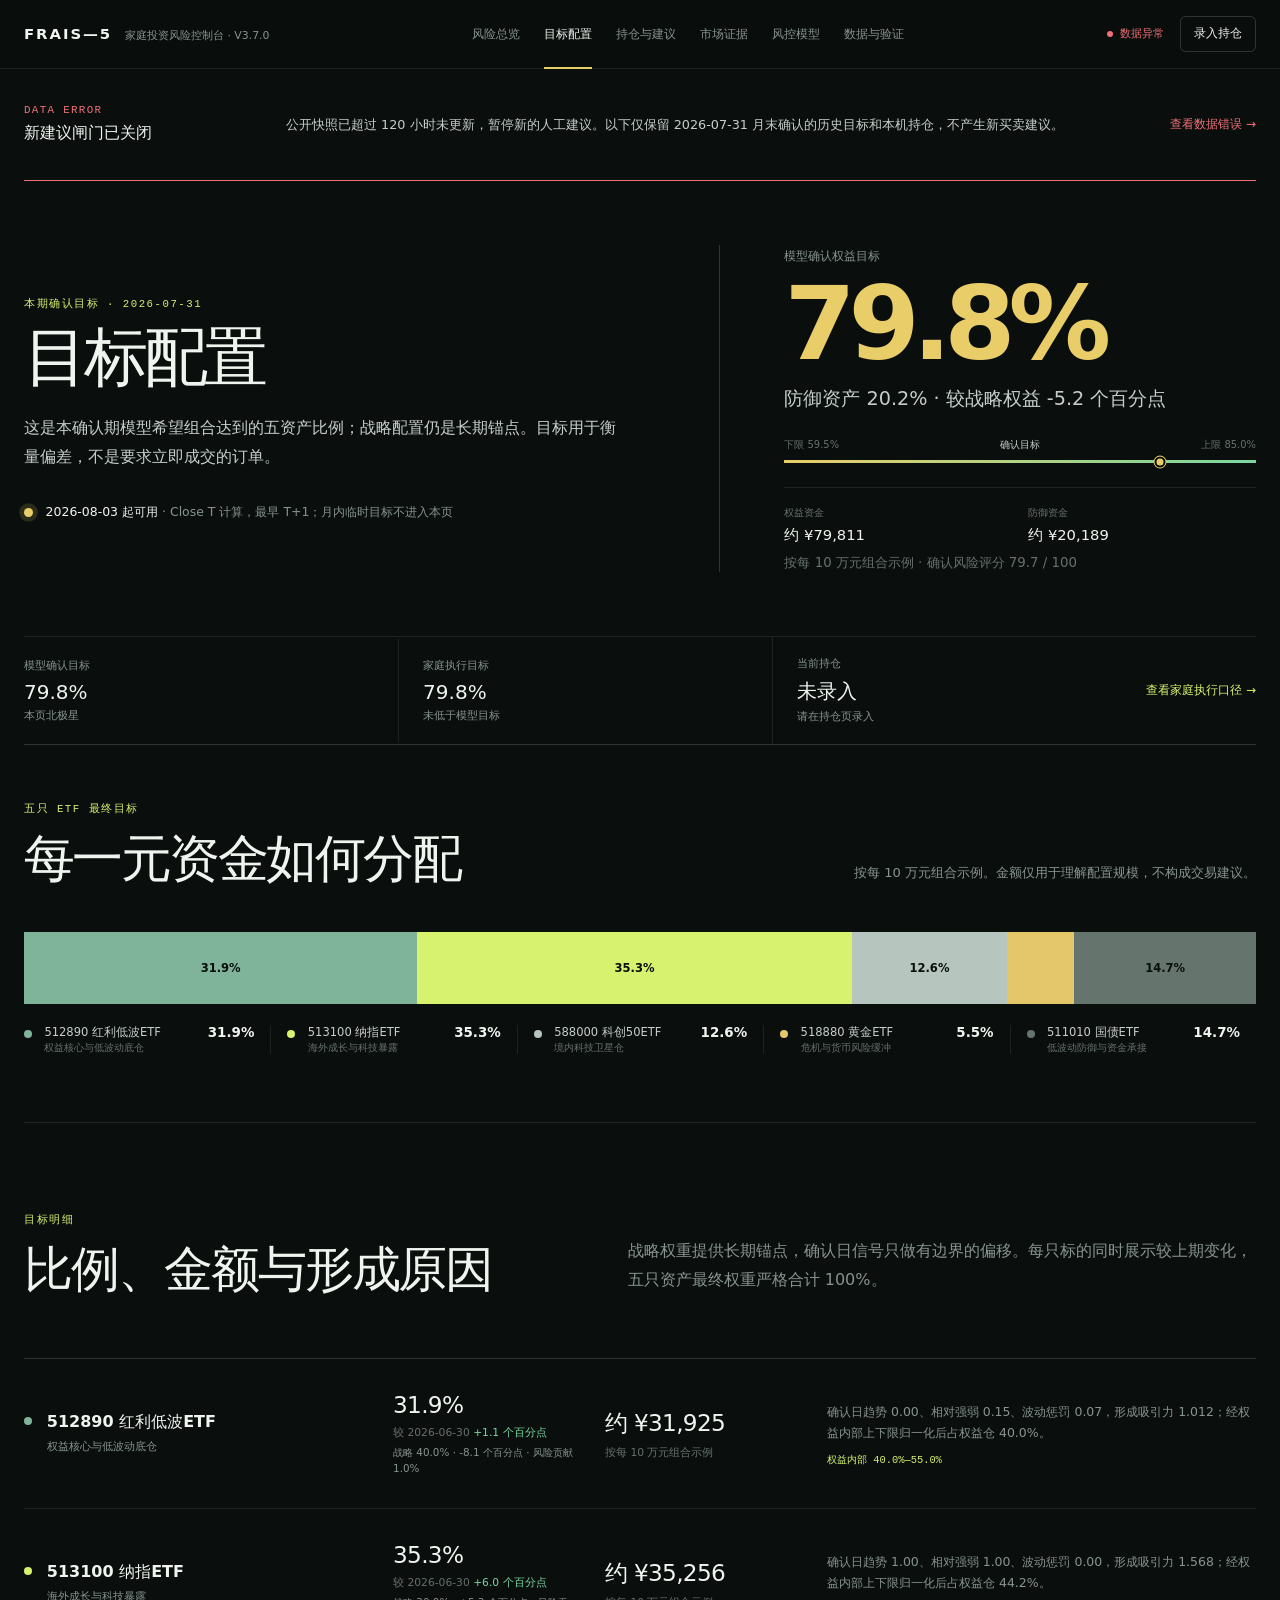
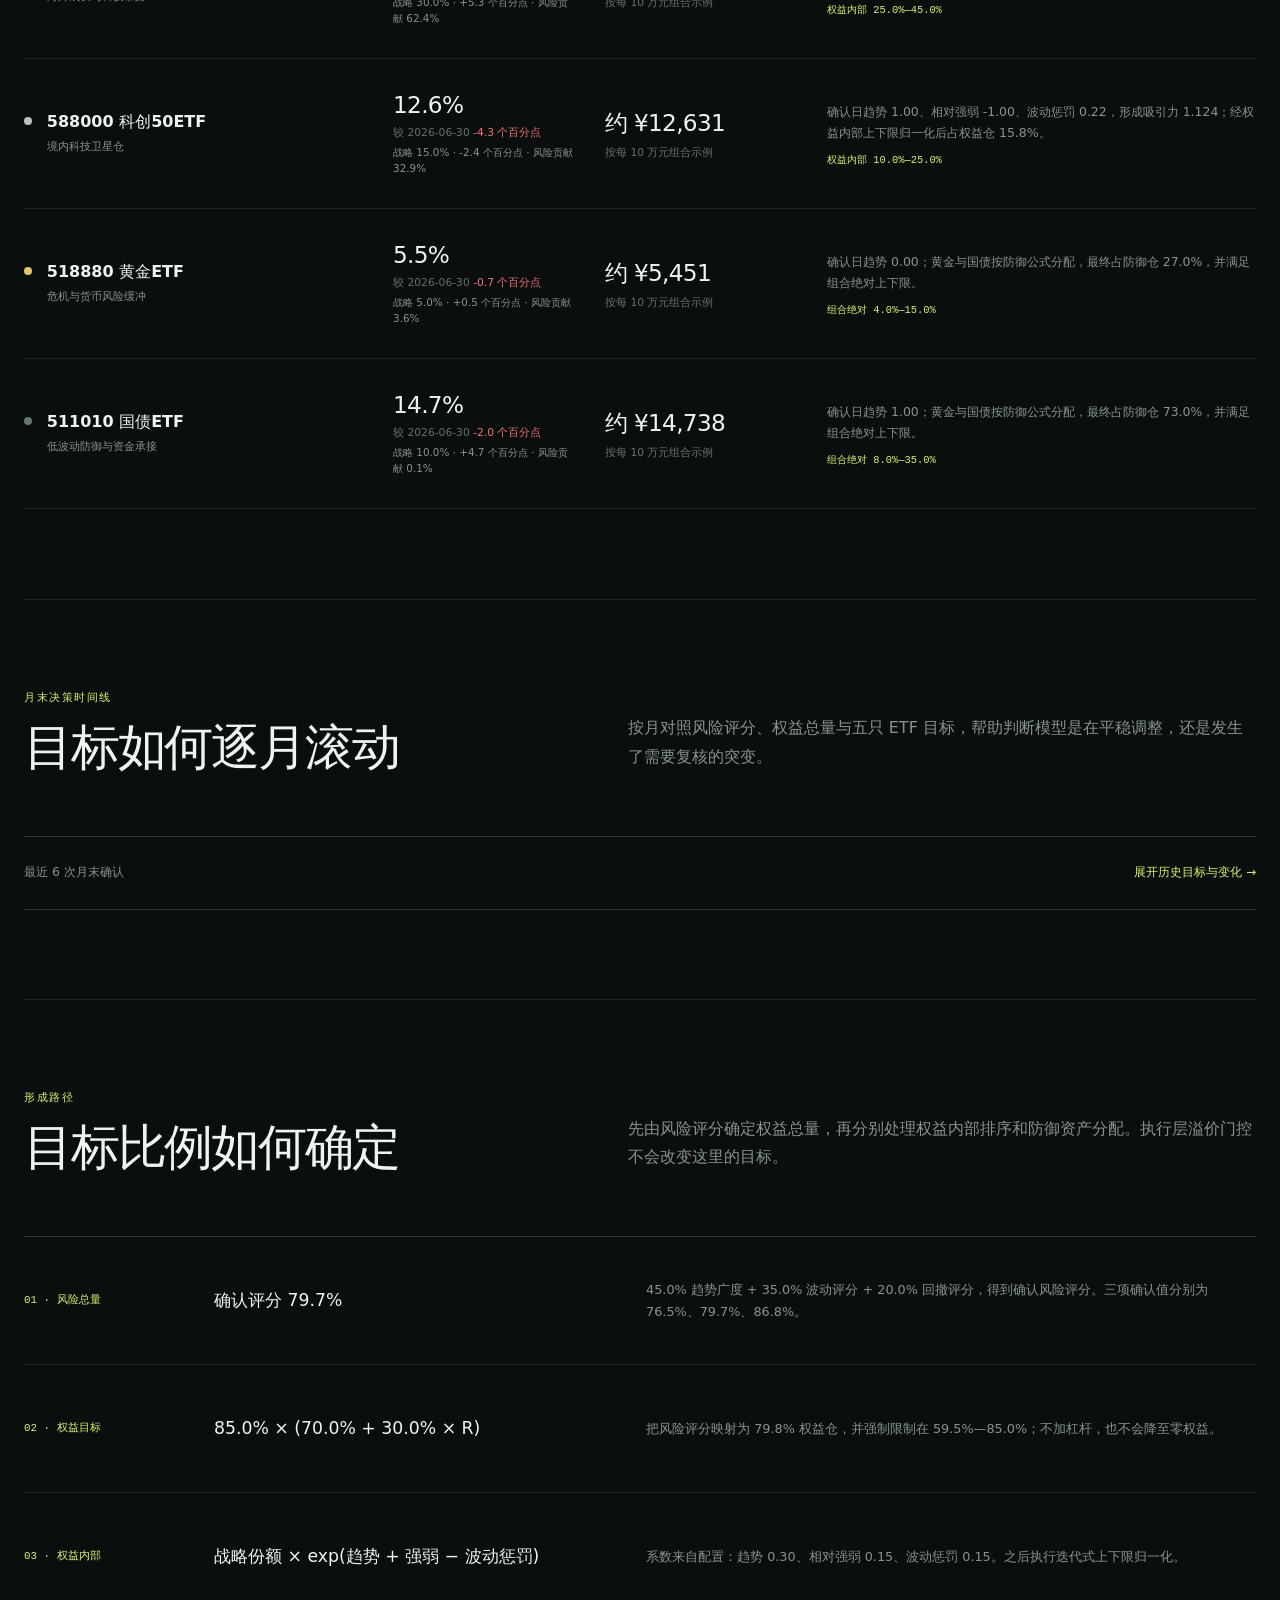
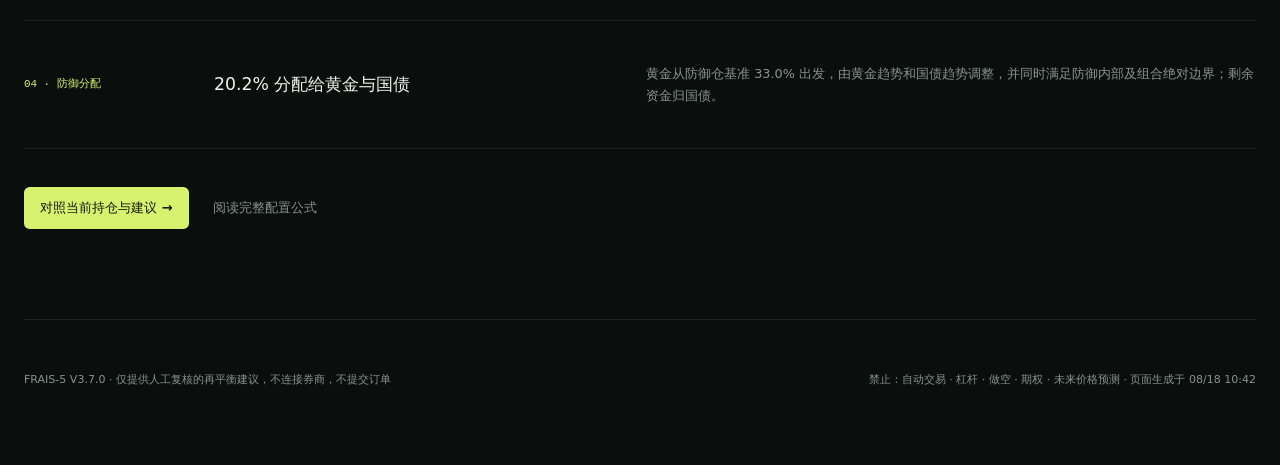
==== commit 7a381341: "data: refresh FRAIS-5 public snapshot" ====
--- a/allocation/index.html
+++ b/allocation/index.html
@@ -8,8 +8,8 @@
     <meta name="description" content="FRAIS-5 月末确认目标配置：五只 ETF 的目标占比、目标金额与形成原因。" />
     <link rel="icon" href="data:image/svg+xml,%3Csvg xmlns='http://www.w3.org/2000/svg' viewBox='0 0 64 64'%3E%3Crect width='64' height='64' rx='16' fill='%230a0f0e'/%3E%3Cpath d='M16 16h33v8H25v8h20v8H25v16h-9z' fill='%23d7f26f'/%3E%3C/svg%3E" />
     <title>目标配置 · FRAIS-5</title>
-    <script type="module" crossorigin src="../assets/main-C9OlqbjM.js"></script>
-    <link rel="stylesheet" crossorigin href="../assets/main-BHk_Z38j.css">
+    <script type="module" crossorigin src="../assets/main-Xdbpax3i.js"></script>
+    <link rel="stylesheet" crossorigin href="../assets/main-C4l11lMW.css">
   </head>
   <body data-page="allocation" data-root="../">
     <a class="skip-link" href="#main">跳到主要内容</a>
--- a/assets/main-C4l11lMW.css
+++ b/assets/main-C4l11lMW.css
@@ -0,0 +1 @@
+:root{--lightningcss-light: ;--lightningcss-dark:initial;color-scheme:dark;--bg:#0a0f0e;--surface:#111816;--surface-2:#17201d;--ink:#f0f4ee;--soft:#c5cec8;--muted:#87938d;--faint:#66706b;--line:#e9f3ec17;--line-strong:#e9f3ec2b;--accent:#d7f26f;--positive:#79d6a0;--negative:#ef7076;--warning:#e8cd68;--content:1320px;background:var(--bg);color:var(--ink);font-synthesis:none;text-rendering:optimizelegibility;font-family:-apple-system,BlinkMacSystemFont,PingFang SC,Microsoft YaHei,system-ui,sans-serif}*{box-sizing:border-box}html{scroll-behavior:smooth;scroll-padding-top:92px}body{background:var(--bg);min-width:320px;color:var(--ink);margin:0}button,input{color:inherit;font:inherit}a{color:inherit}button:focus-visible,a:focus-visible,input:focus-visible,select:focus-visible,summary:focus-visible{outline:2px solid var(--accent);outline-offset:3px}.skip-link{z-index:100;background:var(--accent);color:#12180f;padding:.7rem 1rem;text-decoration:none;position:fixed;top:-4rem;left:1rem}.skip-link:focus{top:1rem}.visually-hidden{clip:rect(0, 0, 0, 0)!important;white-space:nowrap!important;border:0!important;width:1px!important;height:1px!important;margin:-1px!important;padding:0!important;position:absolute!important;overflow:hidden!important}.boot-screen,.fatal{text-align:center;place-content:center;justify-items:center;gap:1.2rem;min-height:100svh;padding:2rem;display:grid}.boot-screen span{border:1px solid var(--line-strong);width:5rem;height:5rem;color:var(--accent);border-radius:50%;place-items:center;font:500 1.1rem/1 IBM Plex Mono,monospace;animation:1.8s ease-in-out infinite pulse;display:grid}.boot-screen p,.fatal p{color:var(--muted)}.fatal h1{letter-spacing:-.06em;max-width:700px;margin:0;font-size:clamp(2.3rem,6vw,5rem)}.shell{--regime:var(--warning);min-height:100svh}.topbar{z-index:20;border-bottom:1px solid var(--line);-webkit-backdrop-filter:blur(18px);backdrop-filter:blur(18px);background:#0a0f0ee8;position:sticky;top:0}.topbar-inner{width:min(var(--content), calc(100% - 48px));grid-template-columns:auto 1fr auto;align-items:center;gap:clamp(1.5rem,4vw,4rem);min-height:68px;margin:0 auto;display:grid}.brand{white-space:nowrap;align-items:baseline;gap:.8rem;text-decoration:none;display:flex}.brand b{letter-spacing:.13em;font-size:.93rem}.brand span{color:var(--muted);font-size:.68rem}.page-nav{justify-content:center;align-items:stretch;gap:1.5rem;height:68px;display:flex}.page-nav a{color:var(--muted);white-space:nowrap;align-items:center;font-size:.76rem;text-decoration:none;transition:color .18s;display:flex;position:relative}.page-nav a:hover,.page-nav a[aria-current=page]{color:var(--ink)}.page-nav a[aria-current=page]:after{content:"";background:var(--regime);height:2px;position:absolute;bottom:-1px;left:0;right:0}.nav-short{display:none}.top-actions{white-space:nowrap;align-items:center;gap:1rem;display:flex}.data-stamp{color:var(--muted);align-items:center;gap:.45rem;font:.66rem/1 IBM Plex Mono,monospace;display:flex}.data-stamp i{background:currentColor;border-radius:50%;width:.4rem;height:.4rem}.data-stamp.data-good{color:var(--positive)}.data-stamp.data-bad{color:var(--negative)}.quiet-button,.primary,.secondary,.text-button,.danger-link{cursor:pointer;border:0;transition:transform .18s,border-color .18s,background .18s,color .18s}.quiet-button{border:1px solid var(--line-strong);background:0 0;border-radius:.35rem;padding:.55rem .8rem;font-size:.74rem}.quiet-button:hover,.secondary:hover{border-color:var(--accent);background:#d7f26f0f}.quiet-button:active,.primary:active,.secondary:active{transform:scale(.98)}main,footer{width:min(var(--content), calc(100% - 48px));margin:0 auto}.data-error-banner{border-bottom:1px solid var(--negative);grid-template-columns:230px 1fr auto;align-items:center;gap:2rem;min-height:112px;padding:1.5rem 0;display:grid}.data-error-banner span,.data-error-banner strong{display:block}.data-error-banner span{color:var(--negative);letter-spacing:.12em;font:500 .68rem/1 IBM Plex Mono,monospace}.data-error-banner strong{margin-top:.5rem;font-size:1rem}.data-error-banner p{color:var(--soft);margin:0;font-size:.8rem;line-height:1.7}.data-error-banner a{color:var(--negative);white-space:nowrap;font-size:.76rem;text-decoration:none}.risk-hero{border-bottom:1px solid var(--line);grid-template-columns:1.15fr .85fr;align-items:center;gap:clamp(3rem,8vw,8rem);min-height:540px;padding:4rem 0;display:grid;position:relative}.risk-hero:before{content:"";z-index:-1;background:color-mix(in srgb, var(--regime) 10%, transparent);filter:blur(100px);pointer-events:none;border-radius:50%;width:32rem;height:32rem;position:absolute;top:8%;right:2%}.eyebrow{color:var(--accent);letter-spacing:.14em;text-transform:uppercase;margin:0 0 1rem;font:500 .67rem/1.5 IBM Plex Mono,monospace}.risk-hero-label{color:var(--muted);font-size:.82rem;display:block}.risk-hero h1{color:var(--regime);letter-spacing:-.075em;margin:.7rem 0 0;font-size:clamp(4.7rem,8vw,6rem);font-weight:560;line-height:.9}.risk-observation{border-left:1px solid var(--line-strong);padding-left:clamp(2rem,5vw,5rem)}.risk-observation h2{letter-spacing:-.06em;margin:0;font-size:clamp(2.4rem,5vw,4.25rem);font-weight:560;line-height:.95}.risk-observation h2 span{color:var(--regime);letter-spacing:0;margin-top:.9rem;font-size:.32em;display:block}.lead{max-width:42rem;color:var(--soft);margin:2.2rem 0 0;font-size:clamp(1rem,1.7vw,1.28rem);line-height:1.8}.signal-stamp{color:var(--muted);align-items:center;gap:.8rem;margin-top:2rem;font-size:.78rem;display:flex}.signal-stamp i{background:var(--regime);width:.55rem;height:.55rem;box-shadow:0 0 0 .3rem color-mix(in srgb, var(--regime) 15%, transparent);border-radius:50%}.signal-stamp strong{color:var(--ink);font-weight:500}.score{aspect-ratio:1;justify-self:center;place-items:center;width:min(28vw,320px);display:grid;position:relative}.score-ring{background:conic-gradient(var(--regime) calc(var(--score) * 1%), #ffffff12 0);border-radius:50%;transition:background .5s;position:absolute;inset:0;transform:rotate(-90deg);-webkit-mask:radial-gradient(circle,#0000 0 58%,#000 59%);mask:radial-gradient(circle,#0000 0 58%,#000 59%)}.score>div:last-child{text-align:center;gap:.65rem;display:grid}.score strong{letter-spacing:-.07em;font-size:clamp(3.6rem,7vw,6.4rem);font-weight:500;line-height:1}.score span{color:var(--muted);letter-spacing:.08em;font:.68rem/1.3 IBM Plex Mono,monospace}.compact-score{justify-self:start;width:min(18vw,180px);margin-top:2rem}.compact-score strong{font-size:clamp(2.5rem,4vw,3.8rem)}.status-rail{border-bottom:1px solid var(--line-strong);grid-template-columns:repeat(4,1fr);display:grid}.status-rail>div{min-width:0;padding:1.3rem 1.5rem}.status-rail>div:first-child{padding-left:0}.status-rail>div+div{border-left:1px solid var(--line)}.status-rail span,.status-rail small{color:var(--muted);font-size:.68rem;display:block}.status-rail strong{margin:.5rem 0 .35rem;font-size:1.2rem;font-weight:530;display:block}.page-intro{border-bottom:1px solid var(--line);flex-direction:column;justify-content:center;align-items:flex-start;min-height:300px;padding:3.5rem 0;display:flex}.page-intro h1{letter-spacing:-.055em;max-width:900px;margin:0;font-size:clamp(3rem,5vw,4.5rem);font-weight:600;line-height:.94}.page-intro>p:not(.eyebrow){max-width:680px;color:var(--soft);margin:1.6rem 0 0;font-size:1rem;line-height:1.75}.page-intro>.primary{margin-top:2rem}.page-intro>.page-links{margin-top:1.8rem}.model-intro{min-height:420px}.section{border-bottom:1px solid var(--line);padding:clamp(4.5rem,7vw,6rem) 0}.section.first{padding-top:3.25rem}.section.compact{padding-top:5rem;padding-bottom:5rem}.section-head{grid-template-columns:minmax(0,.9fr) minmax(330px,1.1fr);align-items:end;gap:clamp(2rem,7vw,7rem);margin-bottom:4rem;display:grid}.section-head h2{letter-spacing:-.045em;max-width:46rem;margin:0;font-size:clamp(2.15rem,3.8vw,3.65rem);font-weight:550;line-height:1.03}.section-head>p{max-width:48rem;color:var(--muted);margin:0;line-height:1.8}.factor-list{border-top:1px solid var(--line-strong)}.factor{border-bottom:1px solid var(--line);grid-template-columns:5rem minmax(260px,.85fr) minmax(320px,1.15fr);align-items:center;gap:2.4rem;min-height:9.5rem;display:grid}.factor-index{color:var(--accent);font:500 .8rem/1 IBM Plex Mono,monospace}.factor-title{justify-content:space-between;align-items:baseline;gap:1rem;display:flex}.factor-title h3{margin:0;font-size:1.08rem;font-weight:550}.factor-title strong{font-size:1.65rem;font-weight:500}.track{background:#ffffff12;height:3px;margin-top:1rem}.track i{background:var(--regime);height:100%;transition:width .7s cubic-bezier(.2,.8,.2,1);display:block}.factor-score>span{color:var(--faint);margin-top:.45rem;font:.64rem/1.3 IBM Plex Mono,monospace;display:block}.factor-score .track{margin-top:.55rem}.factor>p{color:var(--muted);font-size:.86rem;line-height:1.7}.factor>p strong{color:var(--soft);font-weight:500}.history-band{grid-template-columns:190px 1fr;align-items:end;gap:3rem;min-height:260px;margin-top:4rem;display:grid}.history-band span{color:var(--muted);font-size:.75rem;display:block}.history-band strong{margin-top:.6rem;font-size:2.5rem;font-weight:500;display:block}.history-band small{color:var(--faint);margin-top:.5rem;display:block}.sparkline{width:100%;height:190px;display:block;overflow:visible}.sparkline path{fill:none;stroke:var(--regime);stroke-width:2px;vector-effect:non-scaling-stroke}.risk-delta-strip{border-top:1px solid var(--line-strong);border-bottom:1px solid var(--line-strong);grid-template-columns:repeat(4,1fr);margin-top:4rem;display:grid}.risk-delta-strip>div{min-width:0;padding:1.4rem 1.5rem}.risk-delta-strip>div:first-child{padding-left:0}.risk-delta-strip>div+div{border-left:1px solid var(--line)}.risk-delta-strip span{color:var(--muted);font-size:.72rem;display:block}.risk-delta-strip strong{letter-spacing:-.03em;margin-top:.6rem;font-size:1.45rem;font-weight:520;display:block}.risk-delta-strip small{color:var(--faint);margin-top:.4rem;font-size:.67rem;line-height:1.4;display:block}.risk-concentration{border-top:1px solid var(--line-strong);border-bottom:1px solid var(--line-strong);grid-template-columns:minmax(300px,.8fr) minmax(420px,1.2fr) auto;align-items:center;gap:clamp(2rem,5vw,5rem);min-height:132px;margin-bottom:3rem;padding:1.5rem 0;display:grid}.risk-concentration span,.risk-concentration strong{display:block}.risk-concentration span{color:var(--warning);letter-spacing:.12em;font:500 .68rem/1 IBM Plex Mono,monospace}.risk-concentration strong{max-width:34rem;margin-top:.55rem;font-size:1.2rem;font-weight:550;line-height:1.4}.risk-concentration p{color:var(--muted);margin:0;font-size:.78rem;line-height:1.75}.risk-concentration small{max-width:150px;color:var(--faint);font-size:.67rem;line-height:1.55}.risk-ownership{grid-template-columns:minmax(280px,.75fr) minmax(480px,1.25fr);align-items:start;gap:clamp(3rem,7vw,7rem);display:grid}.risk-ownership-summary h3{letter-spacing:-.04em;max-width:26rem;margin:0;font-size:clamp(1.8rem,3.2vw,3rem);font-weight:550;line-height:1.1}.risk-ownership-summary>p:not(.eyebrow){max-width:34rem;color:var(--muted);font-size:.84rem;line-height:1.8}.risk-ownership-summary dl{grid-template-columns:1fr 1fr;gap:1rem;margin:2rem 0 0;display:grid}.risk-ownership-summary dl div{border-top:1px solid var(--line);padding-top:.8rem}.risk-ownership-summary dt{color:var(--faint);font-size:.68rem}.risk-ownership-summary dd{margin:.45rem 0 0;font-size:1.25rem}.risk-owner-list{border-top:1px solid var(--line)}.risk-owner{border-bottom:1px solid var(--line);grid-template-columns:minmax(120px,.55fr) minmax(260px,1.45fr) 76px;align-items:center;gap:1.2rem;min-height:92px;display:grid}.risk-owner-name strong{font-size:.81rem;font-weight:540;display:block}.risk-owner-name small{color:var(--faint);margin-top:.3rem;font:.62rem/1.3 IBM Plex Mono,monospace;display:block}.risk-owner-scales{gap:.65rem;display:grid}.risk-owner-scales>div{grid-template-columns:82px 1fr;align-items:center;gap:.7rem;display:grid}.risk-owner-scales span{color:var(--faint);font:.62rem/1.2 IBM Plex Mono,monospace}.risk-owner-value{text-align:right;font-size:.8rem;font-weight:540}.risk-owner-track{background:#ffffff0f;height:4px;display:block}.risk-owner-track b{transform-origin:0;height:100%;animation:.7s cubic-bezier(.2,.8,.2,1) both grow-line;display:block}.risk-owner-track.capital b{background:var(--soft);opacity:.62}.risk-owner-track.risk b{background:var(--regime)}.risk-owner-track.diversifier b{background:var(--positive);background-image:repeating-linear-gradient(135deg,#0000 0 3px,#0a0f0e73 3px 5px)}.market-intro{min-height:340px}.market-workspace-section{padding-top:2.5rem}.market-toolbar{grid-template-columns:1fr auto;align-items:end;gap:2rem;margin-bottom:3rem;display:grid}.asset-switcher{border-top:1px solid var(--line-strong);border-bottom:1px solid var(--line-strong);grid-template-columns:repeat(5,1fr);display:grid}.asset-switcher button,.range-switcher button{color:var(--muted);cursor:pointer;background:0 0;border:0}.asset-switcher button{text-align:left;border-right:1px solid var(--line);min-height:72px;padding:1rem;transition:color .18s,background .18s}.asset-switcher button:first-child{padding-left:0}.asset-switcher button:last-child{border-right:0}.asset-switcher button:hover,.asset-switcher button[aria-pressed=true]{color:var(--ink);background:#d7f26f09}.asset-switcher button[aria-pressed=true]{box-shadow:inset 0 2px var(--regime)}.asset-switcher span{font-size:.76rem;font-weight:540;display:block}.asset-switcher small{color:var(--faint);margin-top:.4rem;font:.59rem/1.4 IBM Plex Mono,monospace;display:block}.range-switcher{border:1px solid var(--line-strong);border-radius:.35rem;gap:.25rem;padding:.25rem;display:flex}.range-switcher button{white-space:nowrap;border-radius:.22rem;padding:.48rem .65rem;font-size:.69rem}.range-switcher button[aria-pressed=true]{background:var(--accent);color:#12180f}.market-metrics{margin-bottom:3rem}.market-layout{grid-template-columns:minmax(0,1fr) 285px;align-items:stretch;gap:3rem;display:grid}.market-chart{border-top:1px solid var(--line-strong);border-bottom:1px solid var(--line-strong);min-width:0;min-height:620px;padding:1.2rem 0 0;transition:opacity .2s,transform .2s}.market-chart.is-changing{opacity:.35;transform:translateY(4px)}.chart-legend{min-height:34px;color:var(--muted);flex-wrap:wrap;align-items:center;gap:.8rem 1.5rem;font-size:.67rem;display:flex}.chart-legend span{align-items:center;gap:.45rem;display:flex}.chart-legend i{width:18px;height:2px;display:block}.legend-price{background:var(--accent)}.legend-ma63{background:var(--positive)}.legend-ma252{background:var(--warning)}.chart-range-label{color:var(--faint);margin-left:auto;font-family:IBM Plex Mono,monospace}.chart-canvas{position:relative}.chart-canvas svg{touch-action:pan-y;width:100%;height:auto;display:block}.chart-canvas svg:focus-visible{outline:2px solid var(--accent);outline-offset:4px}.chart-grid line{stroke:var(--line);stroke-width:1px;vector-effect:non-scaling-stroke}.chart-grid text,.axis-date,.volume-label{fill:var(--faint);font-family:IBM Plex Mono,monospace;font-size:10px}.price-area{fill:color-mix(in srgb, var(--regime) 8%, transparent)}.price-line,.ma-line{fill:none;vector-effect:non-scaling-stroke}.price-line{stroke:var(--accent);stroke-width:2px}.ma-line{stroke-width:1.25px;stroke-dasharray:5 4;opacity:.85}.ma63{stroke:var(--positive)}.ma252{stroke:var(--warning)}.volume-divider{stroke:var(--line-strong);stroke-width:1px;vector-effect:non-scaling-stroke}.volume-bar{fill:var(--positive);opacity:.48}.volume-bar.down{fill:var(--negative);opacity:.42}.chart-crosshair{stroke:var(--soft);stroke-width:1px;stroke-dasharray:3 4;opacity:0;vector-effect:non-scaling-stroke;pointer-events:none}.chart-crosshair.visible{opacity:.6}.market-tooltip{z-index:3;border:1px solid var(--line-strong);pointer-events:none;background:#080c0bf0;border-radius:.3rem;min-width:190px;padding:.75rem .85rem;position:absolute;top:3.2rem;transform:translate(-20%);box-shadow:0 12px 40px #00000052}.market-tooltip strong,.market-tooltip span{display:block}.market-tooltip strong{margin-bottom:.4rem;font-size:.72rem}.market-tooltip span{color:var(--muted);font:.63rem/1.6 IBM Plex Mono,monospace}.market-interpretation{border-top:1px solid var(--line-strong);border-left:1px solid var(--line);border-bottom:1px solid var(--line-strong);padding:2rem 0 1.5rem 2rem}.market-interpretation h3{letter-spacing:-.035em;margin:0;font-size:1.6rem;font-weight:550;line-height:1.15}.market-interpretation>p:not(.eyebrow){color:var(--muted);font-size:.78rem;line-height:1.75}.market-interpretation p strong{color:var(--ink);font-weight:550}.market-interpretation dl{border-top:1px solid var(--line);margin:2rem 0}.market-interpretation dl div{border-bottom:1px solid var(--line);justify-content:space-between;gap:1rem;padding:.7rem 0;display:flex}.market-interpretation dt,.market-interpretation dd{font-size:.69rem}.market-interpretation dt{color:var(--faint)}.market-interpretation dd{text-align:right;margin:0}.market-interpretation>small{color:var(--faint);font-size:.67rem;line-height:1.65;display:block}.correlation-layout{grid-template-columns:minmax(0,1fr) 330px;align-items:start;gap:clamp(3rem,7vw,7rem);display:grid}.correlation-table th,.correlation-table td{text-align:center}.correlation-table th:first-child{text-align:left;min-width:145px}.correlation-table tbody th strong,.correlation-table tbody th small{display:block}.correlation-table tbody th strong{color:var(--ink);font-size:.74rem}.correlation-table tbody th small{color:var(--faint);margin-top:.25rem;font:.61rem/1 IBM Plex Mono,monospace}.correlation-cell{background:color-mix(in srgb, var(--accent) calc(var(--strength) * 36%), transparent);border-radius:.2rem;place-items:center;width:48px;height:36px;font:.66rem/1 IBM Plex Mono,monospace;display:inline-grid}.correlation-cell.inverse{background:color-mix(in srgb, var(--positive) calc(var(--strength) * 34%), transparent)}.correlation-layout aside{border-left:1px solid var(--line);padding-left:2rem}.correlation-layout aside h3{margin:0;font-size:1.7rem;font-weight:540}.correlation-layout aside p:not(.eyebrow){color:var(--muted);font-size:.82rem;line-height:1.8}.correlation-layout aside p strong{color:var(--ink);font-weight:550}.correlation-layout aside small{color:var(--faint);font-size:.67rem;line-height:1.7}.evidence-notes{border-top:1px solid var(--line-strong);grid-template-columns:repeat(3,1fr);display:grid}.evidence-notes article{border-bottom:1px solid var(--line);min-height:180px;padding:1.8rem 2rem 1.5rem 0}.evidence-notes article+article{border-left:1px solid var(--line);padding-left:2rem}.evidence-notes span{color:var(--accent);font:.66rem/1 IBM Plex Mono,monospace}.evidence-notes h3{margin:1rem 0 .6rem;font-size:1rem;font-weight:550}.evidence-notes p{color:var(--muted);margin:0;font-size:.76rem;line-height:1.7}.decision-path{border-top:1px solid var(--line-strong);border-bottom:1px solid var(--line-strong);grid-template-columns:1fr 32px 1fr 32px 1fr;align-items:center;display:grid}.decision-path>div{padding:1.5rem 0}.decision-path>i{background:var(--line-strong);height:1px}.decision-path span{color:var(--accent);font:.68rem/1 IBM Plex Mono,monospace}.decision-path strong{margin-top:.65rem;font-size:.9rem;display:block}.decision-path p{color:var(--soft);margin:.35rem 0 0;font-size:1.35rem}.page-links{flex-wrap:wrap;align-items:center;gap:1.5rem;margin-top:2.4rem;display:flex}.page-links a{color:var(--muted);font-size:.82rem;text-decoration:none}.page-links a:hover{color:var(--accent)}.page-links .primary-link{background:var(--accent);color:#12180f;border-radius:.35rem;padding:.75rem 1rem;font-weight:650}.metric-strip{border-top:1px solid var(--line-strong);border-bottom:1px solid var(--line-strong);grid-template-columns:repeat(4,1fr);margin-bottom:4rem;display:grid}.metric-strip>div{min-width:0;padding:1.45rem 1.6rem}.metric-strip>div:first-child{padding-left:0}.metric-strip>div+div{border-left:1px solid var(--line)}.metric-strip span,.audit-strip span{color:var(--muted);font-size:.72rem;display:block}.metric-strip strong{letter-spacing:-.03em;margin-top:.65rem;font-size:clamp(1.25rem,2vw,1.8rem);font-weight:500;display:block}.metric-strip strong.small-value{letter-spacing:0;font-size:1rem;line-height:1.5}.metric-strip small{color:var(--faint);margin-top:.45rem;font-size:.7rem;display:block}.table-scroll{overscroll-behavior-inline:contain;width:100%;overflow-x:auto}.table-edge{border-top:1px solid var(--line-strong)}table{border-collapse:collapse;white-space:nowrap;width:100%}th{color:var(--faint);text-align:right;border-bottom:1px solid var(--line-strong);padding:1rem .8rem;font-size:.67rem;font-weight:500}th:first-child,td:first-child{text-align:left;padding-left:0}td{text-align:right;border-bottom:1px solid var(--line);padding:1.25rem .8rem;font-size:.82rem}.asset-table tbody tr{transition:color .15s,background .15s}.asset-table tbody tr:hover,.asset-table tbody tr.active{color:var(--accent);background:#d7f26f06}.asset-select{width:100%;color:inherit;text-align:left;cursor:pointer;background:0 0;border:0;padding:0}.asset-select strong{font-size:.93rem;font-weight:550;display:block}.asset-select span{color:var(--muted);margin-top:.3rem;font-size:.66rem;display:block}.asset-table td small{color:var(--faint);margin-top:.28rem;font-size:.61rem;display:block}.asset-mobile-list{border-top:1px solid var(--line-strong);display:none}.asset-mobile-row{border-bottom:1px solid var(--line)}.asset-mobile-row summary{cursor:pointer;grid-template-columns:1fr 1.25fr auto;align-items:center;gap:1rem;min-height:86px;list-style:none;display:grid}.asset-mobile-row summary::-webkit-details-marker{display:none}.asset-mobile-row summary span>strong,.asset-mobile-row summary span>small{display:block}.asset-mobile-row summary span>small{color:var(--faint);margin-bottom:.35rem;font-size:.65rem}.asset-mobile-row summary>b{text-align:right;min-width:56px;font-size:.84rem}.asset-mobile-detail{padding:0 0 1.5rem}.asset-mobile-detail dl{grid-template-columns:1fr 1fr;gap:.7rem 1.25rem;margin:0;display:grid}.asset-mobile-detail dl div{border-top:1px solid var(--line);padding-top:.7rem}.asset-mobile-detail dt{color:var(--faint);font-size:.65rem}.asset-mobile-detail dd{margin:.35rem 0 0;font-size:.76rem}.asset-mobile-detail p{color:var(--muted);margin:1rem 0 0;font-size:.74rem;line-height:1.7}.positive{color:var(--positive)!important}.negative{color:var(--negative)!important}.warning{color:var(--warning)!important}.asset-inspector{border-top:1px solid var(--line-strong);grid-template-columns:.8fr 1fr 1.2fr;align-items:start;gap:3rem;margin-top:3rem;padding-top:2rem;display:grid}.asset-inspector h3{margin:0;font-size:2rem;font-weight:540}.asset-inspector>p:nth-child(3){color:var(--muted);margin:0;line-height:1.75}.asset-inspector>p strong{color:var(--ink);font-weight:500}.asset-inspector dl{gap:.7rem;margin:0;display:grid}.asset-inspector dl div{border-bottom:1px solid var(--line);justify-content:space-between;gap:1rem;padding-bottom:.65rem;display:flex}.asset-inspector dt{color:var(--muted);font-size:.72rem}.asset-inspector dd{margin:0;font-size:.76rem}.advice-meta{color:var(--muted);border-top:1px solid var(--line-strong);border-bottom:1px solid var(--line-strong);flex-wrap:wrap;gap:1.2rem 3rem;padding:1.2rem 0;font-size:.76rem;display:flex}.advice-meta strong{color:var(--ink);margin-left:.4rem;font-weight:500}.decision-note{border-top:2px solid var(--accent);max-width:58rem;margin-top:4rem;padding-top:1.5rem}.decision-note.blocked{border-color:var(--negative)}.decision-note.calm{border-color:var(--positive)}.decision-note>strong{font-size:clamp(1.7rem,4vw,3rem);font-weight:540}.decision-note p{color:var(--muted);line-height:1.75}.text-button{color:var(--accent);background:0 0;padding:.5rem 0}.advice-list{border-top:1px solid var(--line-strong);margin-top:3rem}.advice-row{border-bottom:1px solid var(--line);grid-template-columns:220px 180px 1fr;align-items:center;gap:2rem;min-height:7rem;display:grid}.advice-row.muted{opacity:.5}.advice-row span{color:var(--muted);font:.7rem/1.4 IBM Plex Mono,monospace;display:block}.advice-row strong{margin-top:.25rem;font-weight:540;display:block}.advice-row b{font-size:1.05rem;font-weight:540}.advice-row b small{color:var(--muted);margin-top:.35rem;font-size:.62rem;font-weight:400;display:block}.advice-row p{color:var(--muted);margin:0;font-size:.81rem;line-height:1.65}.gate-scale{grid-template-columns:1.5fr 1.5fr 2fr 1fr;margin-top:1rem;display:grid}.gate-scale span{border-top:3px solid var(--positive);border-bottom:1px solid var(--line);min-height:78px;color:var(--muted);padding:1rem;font-size:.73rem}.gate-scale span:nth-child(2){border-top-color:var(--warning)}.gate-scale span:nth-child(3){border-top-color:#ee9b62}.gate-scale span:nth-child(4){border-top-color:var(--negative)}.gate-scale b{color:var(--ink);font:500 .8rem/1.7 IBM Plex Mono,monospace}.policy-rail{border-top:1px solid var(--line-strong);border-bottom:1px solid var(--line-strong);grid-template-columns:1fr 40px 1fr 40px 1fr;align-items:center;margin:0 0 4rem;display:grid}.policy-rail>div{padding:1.2rem 0}.policy-rail>i{color:var(--faint);text-align:center;font-style:normal}.policy-rail span{color:var(--muted);font-size:.7rem;display:block}.policy-rail strong{margin-top:.5rem;font-size:1.35rem;font-weight:520;display:block}.decision-brief{border-bottom:1px solid var(--line-strong);grid-template-columns:minmax(280px,.75fr) minmax(560px,1.25fr);align-items:start;gap:clamp(3rem,7vw,7rem);padding:3.5rem 0;display:grid}.decision-brief-title h2{letter-spacing:-.045em;max-width:34rem;margin:0;font-size:clamp(2rem,3.7vw,3.5rem);font-weight:550;line-height:1.06}.decision-brief-title>p:not(.eyebrow){max-width:34rem;color:var(--muted);margin:1.2rem 0 0;font-size:.82rem;line-height:1.75}.decision-brief-ledger{border-top:1px solid var(--line-strong)}.decision-brief-ledger>div{border-bottom:1px solid var(--line);grid-template-columns:120px minmax(220px,1fr) minmax(170px,.7fr);align-items:center;gap:1.5rem;min-height:78px;display:grid}.decision-brief-ledger span,.decision-brief-ledger small{color:var(--muted);font-size:.69rem;line-height:1.5}.decision-brief-ledger strong{font-size:.82rem;font-weight:540;line-height:1.55}.household-policy-summary{border-top:1px solid var(--line-strong);border-bottom:1px solid var(--line-strong);grid-template-columns:180px 1fr;align-items:start;gap:1.5rem 3rem;margin:0 0 4rem;padding:1.5rem 0;display:grid}.household-policy-summary>div span{color:var(--muted);font-size:.7rem;display:block}.household-policy-summary>div strong{margin-top:.55rem;font-size:1.15rem;font-weight:530;display:block}.household-policy-summary>p{max-width:52rem;color:var(--muted);grid-column:2;margin:0;font-size:.75rem;line-height:1.7}.household-policy-summary dl{grid-template-columns:repeat(3,1fr);gap:1.5rem;margin:0;display:grid}.household-policy-summary dl div{border-left:1px solid var(--line);padding-left:1.2rem}.household-policy-summary dt{color:var(--faint);font-size:.66rem}.household-policy-summary dd{margin:.45rem 0 0;font-size:.78rem;line-height:1.55}.danger-link{color:var(--faint);text-underline-offset:.25rem;background:0 0;margin-top:2.5rem;padding:0;font-size:.72rem;text-decoration:underline}.danger-link:hover{color:var(--negative)}.allocation-hero{border-bottom:1px solid var(--line);grid-template-columns:1.05fr .95fr;align-items:center;gap:clamp(3rem,8vw,8rem);min-height:450px;padding:4rem 0;display:grid}.allocation-hero h1{letter-spacing:-.06em;margin:0;font-size:clamp(3.4rem,5vw,4.8rem);font-weight:600;line-height:.92}.allocation-hero>div:first-child>p:not(.eyebrow){max-width:660px;color:var(--soft);margin:1.7rem 0 0;font-size:1rem;line-height:1.8}.allocation-north-star{border-left:1px solid var(--line-strong);padding-left:clamp(2rem,5vw,5rem)}.allocation-north-star>span{color:var(--muted);font-size:.75rem}.allocation-north-star>strong{color:var(--regime);letter-spacing:-.07em;margin-top:.8rem;font-size:clamp(4rem,8vw,7rem);font-weight:550;line-height:.9;display:block}.allocation-north-star p{color:var(--soft);margin:1rem 0 0;font-size:1.2rem}.allocation-north-star small{color:var(--faint);margin-top:.6rem;display:block}.north-star-range{margin-top:1.6rem}.north-star-range>div{color:var(--faint);justify-content:space-between;gap:.8rem;font-size:.62rem;display:flex}.north-star-range>div b{color:var(--soft);font-weight:500}.north-star-range>i{background:linear-gradient(90deg, var(--warning), var(--positive));height:3px;margin-top:.55rem;display:block;position:relative}.north-star-range>i b{border:2px solid var(--bg);background:var(--regime);width:11px;height:11px;box-shadow:0 0 0 1px var(--regime);border-radius:50%;position:absolute;top:50%;transform:translate(-50%,-50%)}.north-star-money{border-top:1px solid var(--line);grid-template-columns:1fr 1fr;gap:1rem;margin-top:1.5rem;padding-top:1.1rem;display:grid}.north-star-money span{color:var(--faint);font-size:.64rem;display:block}.north-star-money strong{margin-top:.35rem;font-size:.92rem;font-weight:520;display:block}.scope-rail{border-bottom:1px solid var(--line-strong);grid-template-columns:repeat(3,1fr) auto;align-items:center;min-height:104px;display:grid}.scope-rail>div{min-width:0;padding:1.25rem 1.5rem}.scope-rail>div:first-child{padding-left:0}.scope-rail>div+div{border-left:1px solid var(--line)}.scope-rail span,.scope-rail small{color:var(--muted);font-size:.67rem;display:block}.scope-rail strong{margin:.45rem 0 .3rem;font-size:1.25rem;font-weight:520;display:block}.scope-rail a{color:var(--accent);white-space:nowrap;font-size:.74rem;text-decoration:none}.target-board{border-bottom:1px solid var(--line);padding:3.5rem 0 4.25rem}.target-board-head{grid-template-columns:1fr 1fr;align-items:end;gap:3rem;display:grid}.target-board-head h2{letter-spacing:-.05em;margin:0;font-size:clamp(2rem,4vw,3.6rem);font-weight:550;line-height:1}.target-board-head>p{max-width:500px;color:var(--muted);justify-self:end;margin:0;font-size:.82rem;line-height:1.7}.allocation-bar{background:var(--surface);height:72px;margin-top:3rem;display:flex;overflow:hidden}.allocation-bar>span{place-items:center;min-width:2px;transition:filter .2s,width .7s cubic-bezier(.2,.8,.2,1);display:grid}.allocation-bar>span:hover{filter:brightness(1.16)}.allocation-bar i{color:#0a0f0e;font-size:.72rem;font-style:normal;font-weight:700}.target-a{background:#80b49a!important}.target-b{background:var(--accent)!important}.target-c{background:#b6c6be!important}.target-d{background:#e5c76b!important}.target-e{background:#65756d!important}.allocation-legend{grid-template-columns:repeat(5,1fr);margin-top:1.3rem;display:grid}.allocation-legend>div{grid-template-columns:10px 1fr auto;align-items:start;gap:.65rem;padding-right:1rem;display:grid}.allocation-legend>div+div{border-left:1px solid var(--line);padding-left:1rem}.allocation-legend i,.target-identity>i{border-radius:50%;width:8px;height:8px;margin-top:.3rem}.allocation-legend span{color:var(--soft);font-size:.72rem}.allocation-legend small{color:var(--faint);margin-top:.2rem;font:.64rem/1 IBM Plex Mono,monospace;display:block}.allocation-legend strong{font-size:.84rem;font-weight:550}.target-list{border-top:1px solid var(--line-strong)}.target-row{border-bottom:1px solid var(--line);grid-template-columns:1.1fr 180px 190px minmax(330px,1.4fr);align-items:center;gap:2rem;min-height:150px;display:grid}.target-identity{grid-template-columns:10px 1fr;align-items:start;gap:.8rem;display:grid}.target-identity strong{font-size:1rem;font-weight:550;display:block}.target-identity span{color:var(--muted);margin-top:.35rem;font-size:.68rem;line-height:1.5;display:block}.target-number>strong,.target-cash>strong{letter-spacing:-.03em;font-size:1.45rem;font-weight:520;display:block}.target-number>span,.target-cash>span{color:var(--faint);margin-top:.45rem;font-size:.67rem;display:block}.target-number>small{color:var(--muted);margin-top:.35rem;font-size:.65rem;line-height:1.5;display:block}.target-number b{font-weight:500}.decision-history{border-top:1px solid var(--line-strong);border-bottom:1px solid var(--line-strong)}.decision-history>summary{min-height:72px;color:var(--muted);cursor:pointer;justify-content:space-between;align-items:center;gap:2rem;display:flex}.decision-history>summary span{font-size:.78rem}.decision-history>summary strong{color:var(--accent);font-size:.75rem;font-weight:520}.decision-history[open]>summary strong{color:var(--muted)}.decision-history>p{color:var(--faint);margin:1.5rem 0 2rem;font-size:.7rem}.decision-timeline{border-top:1px solid var(--line)}.decision-timeline-item{border-bottom:1px solid var(--line);grid-template-columns:minmax(280px,.7fr) minmax(520px,1.3fr);gap:clamp(2rem,6vw,6rem);padding:1.5rem 0;display:grid}.decision-timeline-item.current{background:linear-gradient(90deg,#d7f26f09,#0000 70%)}.decision-timeline-head{grid-template-columns:1fr auto;align-content:start;gap:.35rem 1rem;display:grid}.decision-timeline-head time{color:var(--accent);font:500 .68rem/1.4 IBM Plex Mono,monospace}.decision-timeline-head span{color:var(--muted);text-align:right;font-size:.68rem}.decision-timeline-head strong{font-size:1.25rem;font-weight:530}.decision-timeline-head small{color:var(--muted);grid-column:1/-1;font-size:.68rem;line-height:1.55}.decision-timeline-item dl{grid-template-columns:repeat(5,1fr);margin:0;display:grid}.decision-timeline-item dl div{border-left:1px solid var(--line);min-width:0;padding:.2rem .8rem}.decision-timeline-item dt{min-height:2.6rem;color:var(--faint);font-size:.64rem;line-height:1.4}.decision-timeline-item dd{margin:.45rem 0 0;font-size:.85rem}.target-explain p{color:var(--muted);margin:0;font-size:.78rem;line-height:1.7}.target-explain>span{color:var(--accent);margin-top:.6rem;font:.65rem/1.4 IBM Plex Mono,monospace;display:inline-block}.formation-steps{border-top:1px solid var(--line-strong)}.formation-steps article{border-bottom:1px solid var(--line);grid-template-columns:150px minmax(270px,.9fr) minmax(360px,1.4fr);align-items:center;gap:2.5rem;min-height:128px;display:grid}.formation-steps span{color:var(--accent);font:.68rem/1.4 IBM Plex Mono,monospace}.formation-steps strong{font-size:1.08rem;font-weight:540;line-height:1.5}.formation-steps p{color:var(--muted);font-size:.8rem;line-height:1.7}.model-summary{border-bottom:1px solid var(--line);grid-template-columns:repeat(5,1fr);display:grid}.model-summary>div{padding:2rem 1.4rem}.model-summary>div:first-child{padding-left:0}.model-summary>div+div{border-left:1px solid var(--line)}.model-summary span{color:var(--accent);font:.68rem/1 IBM Plex Mono,monospace}.model-summary strong{margin-top:.8rem;font-size:.88rem;display:block}.model-summary p{color:var(--faint);margin:.45rem 0 0;font-size:.71rem;line-height:1.5}.document-layout{grid-template-columns:220px minmax(0,780px);align-items:start;gap:clamp(4rem,10vw,10rem);padding:5rem 0 9rem;display:grid}.document-toc{scrollbar-width:thin;max-height:calc(100svh - 120px);padding-right:1.3rem;position:sticky;top:96px;overflow:auto}.document-toc>p{color:var(--ink);margin:0 0 1rem;font-size:.78rem;font-weight:550}.document-toc nav{border-top:1px solid var(--line-strong);display:grid}.document-toc a{color:var(--faint);border-bottom:1px solid var(--line);padding:.54rem 0;font-size:.69rem;line-height:1.4;text-decoration:none;transition:color .15s}.document-toc a:hover,.document-toc a.active{color:var(--accent)}.document-toc>a{border:0;margin-top:1rem;display:block}.markdown-body{min-width:0}.markdown-body h1{letter-spacing:-.05em;margin:0 0 1.5rem;font-size:clamp(2.5rem,5vw,4.5rem);line-height:1}.markdown-body h2{border-top:1px solid var(--line-strong);letter-spacing:-.035em;margin:5rem 0 1.3rem;padding-top:1.5rem;scroll-margin-top:96px;font-size:clamp(1.7rem,3vw,2.7rem);font-weight:550;line-height:1.2}.markdown-body h2:first-of-type{margin-top:3rem}.markdown-body h3{color:var(--soft);margin:2.4rem 0 1rem;font-size:1.05rem;font-weight:550}.markdown-body p,.markdown-body li{color:var(--muted);font-size:.9rem;line-height:1.9}.markdown-body strong{color:var(--ink);font-weight:550}.markdown-body a{color:var(--accent)}.markdown-body blockquote{border-left:2px solid var(--accent);background:var(--surface);color:var(--soft);margin:0 0 3rem;padding:1.2rem 1.5rem;line-height:1.8}.markdown-body code{overflow-wrap:anywhere;word-break:break-word;color:var(--accent);background:#ffffff12;border-radius:.25rem;padding:.12rem .35rem;font-family:IBM Plex Mono,monospace;font-size:.83em}.markdown-body pre{border:1px solid var(--line);background:#080c0b;margin:1.5rem 0 2rem;padding:1.4rem;overflow:auto}.markdown-body pre code{color:var(--soft);background:0 0;padding:0;font-size:.78rem;line-height:1.75}.markdown-body ul,.markdown-body ol{padding-left:1.25rem}.markdown-table{border-top:1px solid var(--line-strong);margin:1.8rem 0 2.4rem;overflow-x:auto}.markdown-table th,.markdown-table td{text-align:left;white-space:normal;vertical-align:top;line-height:1.6}.health-banner{border-bottom:1px solid var(--line-strong);grid-template-columns:260px 1fr auto;align-items:center;gap:3rem;min-height:150px;display:grid}.health-banner>div span{color:var(--positive);letter-spacing:.12em;font:500 .7rem/1 IBM Plex Mono,monospace;display:block}.health-banner.blocked>div span{color:var(--negative)}.health-banner>div strong{margin-top:.7rem;font-size:1.5rem;font-weight:540;display:block}.health-banner p{color:var(--soft);line-height:1.7}.health-banner small{color:var(--faint);font-size:.69rem}.audit-strip{border-top:1px solid var(--line-strong);border-bottom:1px solid var(--line-strong);grid-template-columns:repeat(4,1fr);margin-bottom:2rem;display:grid}.audit-strip>div{padding:1.4rem}.audit-strip>div:first-child{padding-left:0}.audit-strip>div+div{border-left:1px solid var(--line)}.audit-strip strong{margin-top:.55rem;font-size:.8rem;font-weight:500;line-height:1.55;display:block}.mono{color:var(--accent);font-family:IBM Plex Mono,monospace}.health-pass{border-left:2px solid var(--positive);color:var(--muted);margin:2rem 0 3rem;padding-left:1rem;font-size:.8rem;line-height:1.7}.issue-list{border-top:1px solid var(--line);margin:2rem 0}.issue-list p{border-bottom:1px solid var(--line);grid-template-columns:180px 1fr;margin:0;padding:.8rem 0;display:grid}.issue-list span{color:var(--muted)}.provider-table td:first-child strong,.metrics-table td:first-child strong{font-weight:550}.metrics-table tr.selected{color:var(--accent);background:#d7f26f06}.priority-metrics{white-space:normal}.priority-metrics th,.priority-metrics td{min-width:92px}.priority-metrics th:first-child,.priority-metrics td:first-child{min-width:190px}.metrics-details{border-bottom:1px solid var(--line);margin-top:1.5rem}.metrics-details summary{min-height:52px;color:var(--muted);cursor:pointer;align-items:center;font-size:.75rem;display:flex}.metrics-details[open] summary{color:var(--accent)}.metrics-details .table-scroll{padding-bottom:1rem}.evidence-grade{border-left:2px solid var(--warning);margin-bottom:3rem;padding:1.3rem 0 1.3rem 1.2rem}.evidence-grade strong,.evidence-grade span{display:block}.evidence-grade span{color:var(--warning);margin-top:.35rem;font-size:.72rem}.evidence-grade p{max-width:54rem;color:var(--muted);margin:.7rem 0 0;font-size:.76rem;line-height:1.65}.validation-ledger{border-top:1px solid var(--line-strong);border-bottom:1px solid var(--line-strong);grid-template-columns:repeat(3,1fr);margin:0 0 3rem;display:grid}.validation-ledger>div{padding:1.3rem 1.5rem}.validation-ledger>div:first-child{padding-left:0}.validation-ledger>div+div{border-left:1px solid var(--line)}.validation-ledger span,.validation-ledger small{color:var(--muted);font-size:.68rem;display:block}.validation-ledger strong{margin:.55rem 0 .35rem;font-size:1.35rem;font-weight:520;display:block}.cost-stress{border-top:1px solid var(--line-strong);grid-template-columns:minmax(220px,.55fr) minmax(540px,1.45fr);align-items:start;gap:clamp(2.5rem,6vw,6rem);margin:0 0 4rem;padding:2rem 0 0;display:grid}.cost-stress h3{letter-spacing:-.03em;margin:0;font-size:1.7rem;font-weight:540;line-height:1.15}.cost-stress>div>p:not(.eyebrow){color:var(--muted);font-size:.76rem;line-height:1.7}.cost-stress table td,.cost-stress table th{text-align:right}.cost-stress table td:first-child,.cost-stress table th:first-child{text-align:left}.timing-ledger{border-top:1px solid var(--line-strong);border-bottom:1px solid var(--line-strong);grid-template-columns:repeat(5,1fr);margin:0 0 1rem;display:grid}.timing-ledger>div{min-width:0;padding:1.25rem 1.2rem}.timing-ledger>div:first-child{padding-left:0}.timing-ledger>div+div{border-left:1px solid var(--line)}.timing-ledger span,.timing-ledger small{color:var(--muted);font-size:.65rem;line-height:1.45;display:block}.timing-ledger strong{margin:.55rem 0 .4rem;font-size:.86rem;font-weight:540;display:block}.nav-compare{grid-template-columns:repeat(2,1fr);gap:2rem;margin:0 0 3rem;display:grid}.nav-compare article{border-top:1px solid var(--line);min-width:0;position:relative}.nav-compare span{color:var(--muted);font-size:.67rem;position:absolute;top:.8rem;left:0}.nav-compare .sparkline{height:150px}.method-note{max-width:64rem;color:var(--muted);margin:2rem 0 0;font-size:.8rem;line-height:1.75}.method-note a{color:var(--accent);margin-left:.35rem}.download-list{border-top:1px solid var(--line-strong)}.download-list a{border-bottom:1px solid var(--line);grid-template-columns:80px 1fr 1fr;align-items:center;gap:1.5rem;min-height:84px;text-decoration:none;transition:color .15s,background .15s;display:grid}.download-list a:hover{color:var(--accent);background:#d7f26f05}.download-list span{color:var(--accent);font:500 .68rem/1 IBM Plex Mono,monospace}.download-list strong{font-size:.9rem;font-weight:540}.download-list small{color:var(--muted)}footer{color:var(--muted);justify-content:space-between;gap:2rem;padding:2.5rem 0 4rem;font-size:.69rem;line-height:1.7;display:flex}footer p:last-child{text-align:right}dialog{border:1px solid var(--line-strong);background:var(--surface);width:min(680px,100% - 32px);max-height:calc(100svh - 40px);color:var(--ink);border-radius:.65rem;padding:0;overflow:auto;box-shadow:0 30px 100px #00000094}dialog::backdrop{-webkit-backdrop-filter:blur(8px);backdrop-filter:blur(8px);background:#020504c2}dialog form{padding:2rem}.dialog-head{justify-content:space-between;align-items:start;gap:2rem;display:flex}.dialog-head h2{letter-spacing:-.05em;margin:0;font-size:2.4rem;font-weight:550}.dialog-head button{color:var(--muted);cursor:pointer;background:0 0;border:0;font-size:2rem}.privacy{color:var(--muted);margin:1.2rem 0 2rem;font-size:.81rem;line-height:1.65}.holding-fields{border-top:1px solid var(--line-strong)}.holding-fields label{border-bottom:1px solid var(--line);grid-template-columns:1fr 220px;align-items:center;gap:2rem;min-height:4.4rem;display:grid}.holding-fields label>span{font-size:.84rem}.holding-fields small{color:var(--muted);margin-top:.2rem;font:.66rem/1.3 IBM Plex Mono,monospace;display:block}input,select{border:1px solid var(--line-strong);width:100%;color:var(--ink);background:#111817;border-radius:.3rem;outline:0;padding:.7rem .8rem}input:focus,select:focus{border-color:var(--accent)}.policy-fields{border:0;margin:2rem 0 0;padding:0}.policy-fields legend{color:var(--accent);padding:0;font-size:.72rem}.policy-toggle{align-items:center;gap:.8rem;min-height:4rem;display:flex}.policy-toggle input{width:auto}.policy-toggle small{color:var(--muted);margin-top:.2rem;font-size:.65rem;display:block}.backup{background:var(--surface-2);grid-template-columns:1fr 1fr;gap:1rem;margin-top:2rem;padding:1.3rem;display:grid}.backup h3{margin:0;font-size:.88rem}.backup p{color:var(--muted);margin:.35rem 0 0;font-size:.72rem}.backup-actions{grid-column:1/-1;gap:.6rem;display:flex}.dialog-actions{justify-content:flex-end;gap:.8rem;margin-top:2rem;display:flex}.primary,.secondary{border-radius:.35rem;padding:.7rem 1rem}.primary{background:var(--accent);color:#13180f;font-weight:650}.secondary{border:1px solid var(--line-strong);background:0 0}.dialog-status{min-height:1.2rem;color:var(--warning);margin-top:.8rem;font-size:.74rem}.reveal{opacity:0;transition:opacity .65s cubic-bezier(.2,.8,.2,1),transform .65s cubic-bezier(.2,.8,.2,1);transform:translateY(14px)}.reveal.visible{opacity:1;transform:none}@keyframes pulse{50%{border-color:var(--accent);transform:scale(1.08)}}@keyframes grow-line{0%{transform:scaleX(0)}}@media (prefers-reduced-motion:reduce){*,:before,:after{scroll-behavior:auto!important;transition-duration:.01ms!important;animation:none!important}.reveal{opacity:1;transform:none}}@media (max-width:1080px){.brand span,.data-stamp{display:none}.topbar-inner{gap:1.5rem}.page-nav{justify-content:flex-start}.document-layout{grid-template-columns:190px minmax(0,1fr);gap:4rem}.target-row{grid-template-columns:1fr 120px 160px}.target-explain{grid-column:1/-1;padding-bottom:1.3rem}.market-layout{grid-template-columns:minmax(0,1fr) 250px;gap:2rem}.decision-brief{grid-template-columns:minmax(240px,.7fr) minmax(480px,1.3fr);gap:3rem}.decision-brief-ledger>div{grid-template-columns:100px 1fr;gap:.5rem 1rem;padding:.8rem 0}.decision-brief-ledger small{grid-column:2}.decision-timeline-item{grid-template-columns:240px minmax(480px,1fr);gap:2rem}}@media (max-width:820px){html{scroll-padding-top:116px}.topbar-inner{width:min(100% - 32px, var(--content));grid-template-columns:1fr auto;padding-top:.65rem}.page-nav{grid-area:2/1/auto/-1;justify-content:space-between;gap:.7rem;width:100%;height:44px;padding-right:0;overflow:visible}.page-nav::-webkit-scrollbar{display:none}.nav-full{display:none}.nav-short{display:inline}.top-actions{grid-area:1/2}main,footer{width:min(100% - 32px, var(--content))}.data-error-banner{grid-template-columns:1fr auto;gap:1rem}.data-error-banner p{grid-area:2/1/auto/-1}.risk-hero{grid-template-columns:1fr;gap:3rem;min-height:auto;padding:4.5rem 0}.risk-observation{border-left:0;border-top:1px solid var(--line-strong);padding:2rem 0 0}.score{justify-self:start;width:min(58vw,240px)}.compact-score{width:170px}.status-rail{grid-template-columns:repeat(2,1fr)}.status-rail>div:nth-child(3){border-left:0;border-top:1px solid var(--line);padding-left:0}.section-head,.asset-inspector{grid-template-columns:1fr;gap:1.5rem}.factor{grid-template-columns:4rem 1fr;gap:1.2rem;padding:1.4rem 0}.factor>p{grid-column:2}.metric-strip,.audit-strip,.risk-delta-strip{grid-template-columns:repeat(2,1fr)}.metric-strip>div:nth-child(3),.audit-strip>div:nth-child(3),.risk-delta-strip>div:nth-child(3){border-left:0;border-top:1px solid var(--line);padding-left:0}.advice-row{grid-template-columns:1fr auto;gap:1rem;padding:1rem 0}.advice-row p{grid-column:1/-1}.history-band{grid-template-columns:1fr;gap:1rem}.allocation-hero{grid-template-columns:1fr;gap:3rem;min-height:auto}.allocation-north-star{border-left:0;border-top:1px solid var(--line-strong);padding:2rem 0 0}.scope-rail{grid-template-columns:repeat(3,1fr);padding-bottom:1rem}.scope-rail a{border-top:1px solid var(--line);grid-column:1/-1;padding-top:1rem}.allocation-legend{grid-template-columns:repeat(3,1fr);gap:1rem 0}.allocation-legend>div:nth-child(4){border-left:0;padding-left:0}.target-board-head{grid-template-columns:1fr}.target-board-head>p{justify-self:start}.formation-steps article{grid-template-columns:120px 1fr;gap:1rem 2rem;padding:1.5rem 0}.formation-steps p{grid-column:2;margin:0}.model-summary{grid-template-columns:repeat(3,1fr)}.model-summary>div:nth-child(4){border-left:0;border-top:1px solid var(--line);padding-left:0}.document-layout{grid-template-columns:1fr;gap:2rem}.document-toc{max-height:none;padding:0 0 1rem;position:static}.document-toc nav{gap:.6rem 1.2rem;display:flex;overflow-x:auto}.document-toc nav a{border-bottom:0;flex:none}.document-toc>a{display:none}.health-banner{grid-template-columns:1fr auto;gap:1rem;padding:2rem 0}.health-banner p{grid-area:2/1/auto/-1;margin:0}.risk-concentration{grid-template-columns:1fr 1fr;gap:1.5rem 2rem}.risk-concentration small{grid-column:1/-1;max-width:none}.risk-ownership,.market-layout,.correlation-layout,.market-toolbar{grid-template-columns:1fr}.asset-switcher{grid-template-columns:repeat(3,1fr)}.asset-switcher button:nth-child(3){border-right:0}.asset-switcher button:nth-child(n+4){border-top:1px solid var(--line)}.market-chart{min-height:0}.market-interpretation,.correlation-layout aside{border-left:0;border-top:1px solid var(--line-strong);padding:2rem 0 1rem}.evidence-notes{grid-template-columns:1fr}.evidence-notes article,.evidence-notes article+article{border-left:0;min-height:0;padding:1.5rem 0}.decision-brief{grid-template-columns:1fr;gap:2rem;padding:3rem 0}.decision-timeline-item{grid-template-columns:1fr;gap:1.2rem}.decision-timeline-item dl{grid-template-columns:repeat(3,1fr);gap:.8rem 0}.decision-timeline-item dl div:nth-child(4){border-left:0}.asset-table-desktop{display:none}.asset-mobile-list{display:block}.household-policy-summary{grid-template-columns:1fr}.household-policy-summary>p{grid-column:1}.household-policy-summary dl,.timing-ledger{grid-template-columns:repeat(3,1fr)}.timing-ledger>div:nth-child(4){border-left:0;border-top:1px solid var(--line);padding-left:0}.cost-stress{grid-template-columns:1fr;gap:1.5rem}}@media (max-width:560px){.brand span{display:none}.page-nav{gap:.45rem}.page-nav a{justify-content:center;min-width:2.35rem;font-size:.72rem}.data-error-banner{grid-template-columns:1fr}.data-error-banner p,.data-error-banner a{grid-area:auto/1}.risk-hero{gap:2.5rem;padding:3.25rem 0}.risk-hero h1{font-size:clamp(4rem,20vw,5rem)}.risk-hero .lead{margin-top:1.4rem;font-size:.95rem;line-height:1.7}.risk-hero .signal-stamp{margin-top:1.4rem;font-size:.7rem}.score{width:min(46vw,180px)}.compact-score{width:150px}.page-intro,.model-intro{min-height:320px;padding:3.5rem 0}.page-intro h1{font-size:clamp(3.1rem,17vw,4.3rem)}.section{padding:4.5rem 0}.section-head{margin-bottom:2.5rem}.section-head h2{font-size:2.35rem}.factor{grid-template-columns:1fr}.factor>p{grid-column:auto}.decision-path{grid-template-columns:1fr}.decision-path>i{width:1px;height:18px;margin-left:1rem}.metric-strip,.audit-strip,.risk-delta-strip{grid-template-columns:1fr;margin-bottom:4rem}.metric-strip>div,.audit-strip>div,.risk-delta-strip>div{border-top:1px solid var(--line);padding-left:0;border-left:0!important}.metric-strip>div:first-child,.audit-strip>div:first-child,.risk-delta-strip>div:first-child{border-top:0}.gate-scale{grid-template-columns:repeat(2,1fr)}.allocation-hero{padding:4rem 0}.allocation-hero h1{font-size:3.6rem}.allocation-north-star>strong{font-size:4.4rem}.scope-rail{grid-template-columns:1fr}.scope-rail>div{border-top:1px solid var(--line);padding:1rem 0;border-left:0!important}.scope-rail>div:first-child{border-top:0}.north-star-money{gap:.6rem}.allocation-bar{height:56px}.allocation-bar i{display:none}.allocation-legend{grid-template-columns:1fr 1fr}.allocation-legend>div{padding:.6rem .8rem .6rem 0;border-left:0!important}.allocation-legend>div:nth-child(2n){padding-left:.8rem;border-left:1px solid var(--line)!important}.target-row{grid-template-columns:1fr 1fr;gap:1.3rem;padding:1.4rem 0}.target-identity{grid-column:1/-1}.target-explain{grid-column:1/-1;padding:0}.target-number>strong,.target-cash>strong{font-size:1.25rem}.formation-steps article{grid-template-columns:1fr;gap:.7rem}.formation-steps p{grid-column:1}.model-summary{grid-template-columns:1fr}.model-summary>div{border-top:1px solid var(--line);padding-left:0;border-left:0!important}.model-summary>div:first-child{border-top:0}.document-layout{padding-top:3rem}.markdown-body h2{scroll-margin-top:120px}.health-banner{grid-template-columns:1fr}.health-banner p,.health-banner small{grid-area:auto/1}.risk-owner{grid-template-columns:1fr auto;gap:.8rem;padding:1rem 0}.risk-owner-scales{grid-area:2/1/auto/-1}.risk-owner-value{grid-area:1/2}.risk-owner-scales>div{grid-template-columns:86px 1fr}.risk-concentration{grid-template-columns:1fr;gap:.8rem;padding:1.2rem 0}.risk-concentration small{grid-column:1}.asset-switcher{grid-template-columns:1fr 1fr}.asset-switcher button,.asset-switcher button:first-child{border-right:0;border-top:1px solid var(--line);min-height:64px;padding:.8rem}.asset-switcher button:nth-child(odd){border-right:1px solid var(--line);padding-left:0}.asset-switcher button:nth-child(-n+2){border-top:0}.range-switcher{width:100%}.range-switcher button{flex:1}.market-tooltip{min-width:170px;transform:translate(-10%)}.chart-legend{gap:.65rem 1rem}.chart-range-label{width:100%;margin-left:0}.correlation-table th:first-child{min-width:120px}.download-list a{grid-template-columns:56px 1fr;gap:1rem}.download-list small{grid-column:2}.nav-compare{grid-template-columns:1fr;gap:1rem}.validation-ledger,.timing-ledger{grid-template-columns:1fr}.validation-ledger>div,.timing-ledger>div{border-top:1px solid var(--line);padding-left:0;border-left:0!important}.validation-ledger>div:first-child,.timing-ledger>div:first-child{border-top:0}.household-policy-summary dl{grid-template-columns:1fr;gap:.8rem}.household-policy-summary dl div{border-top:1px solid var(--line);border-left:0;padding:.7rem 0 0}.decision-brief-ledger>div{grid-template-columns:1fr;gap:.35rem;padding:1rem 0}.decision-brief-ledger small{grid-column:1}.decision-history>summary{flex-direction:column;justify-content:center;align-items:flex-start;gap:.4rem}.decision-timeline-head{grid-template-columns:1fr}.decision-timeline-head span{text-align:left}.decision-timeline-item dl{grid-template-columns:1fr 1fr}.decision-timeline-item dl div,.decision-timeline-item dl div:nth-child(4){border-left:0;border-top:1px solid var(--line);padding:.6rem .7rem 0 0}.decision-timeline-item dl div:nth-child(2n){border-left:1px solid var(--line);padding-left:.7rem}.decision-timeline-item dt{min-height:0}.policy-rail{grid-template-columns:1fr}.policy-rail>i{background:var(--line-strong);width:1px;height:16px;margin-left:1rem;font-size:0}.holding-fields label{grid-template-columns:1fr;gap:.5rem;padding:.8rem 0}.backup{grid-template-columns:1fr}.backup-actions,.dialog-actions,footer{flex-direction:column}.asset-mobile-row summary{grid-template-columns:1fr 1.2fr;gap:.7rem;padding:.7rem 0}.asset-mobile-row summary>b{text-align:left;grid-column:2}.asset-mobile-detail dl{grid-template-columns:1fr}footer p:last-child{text-align:left}}
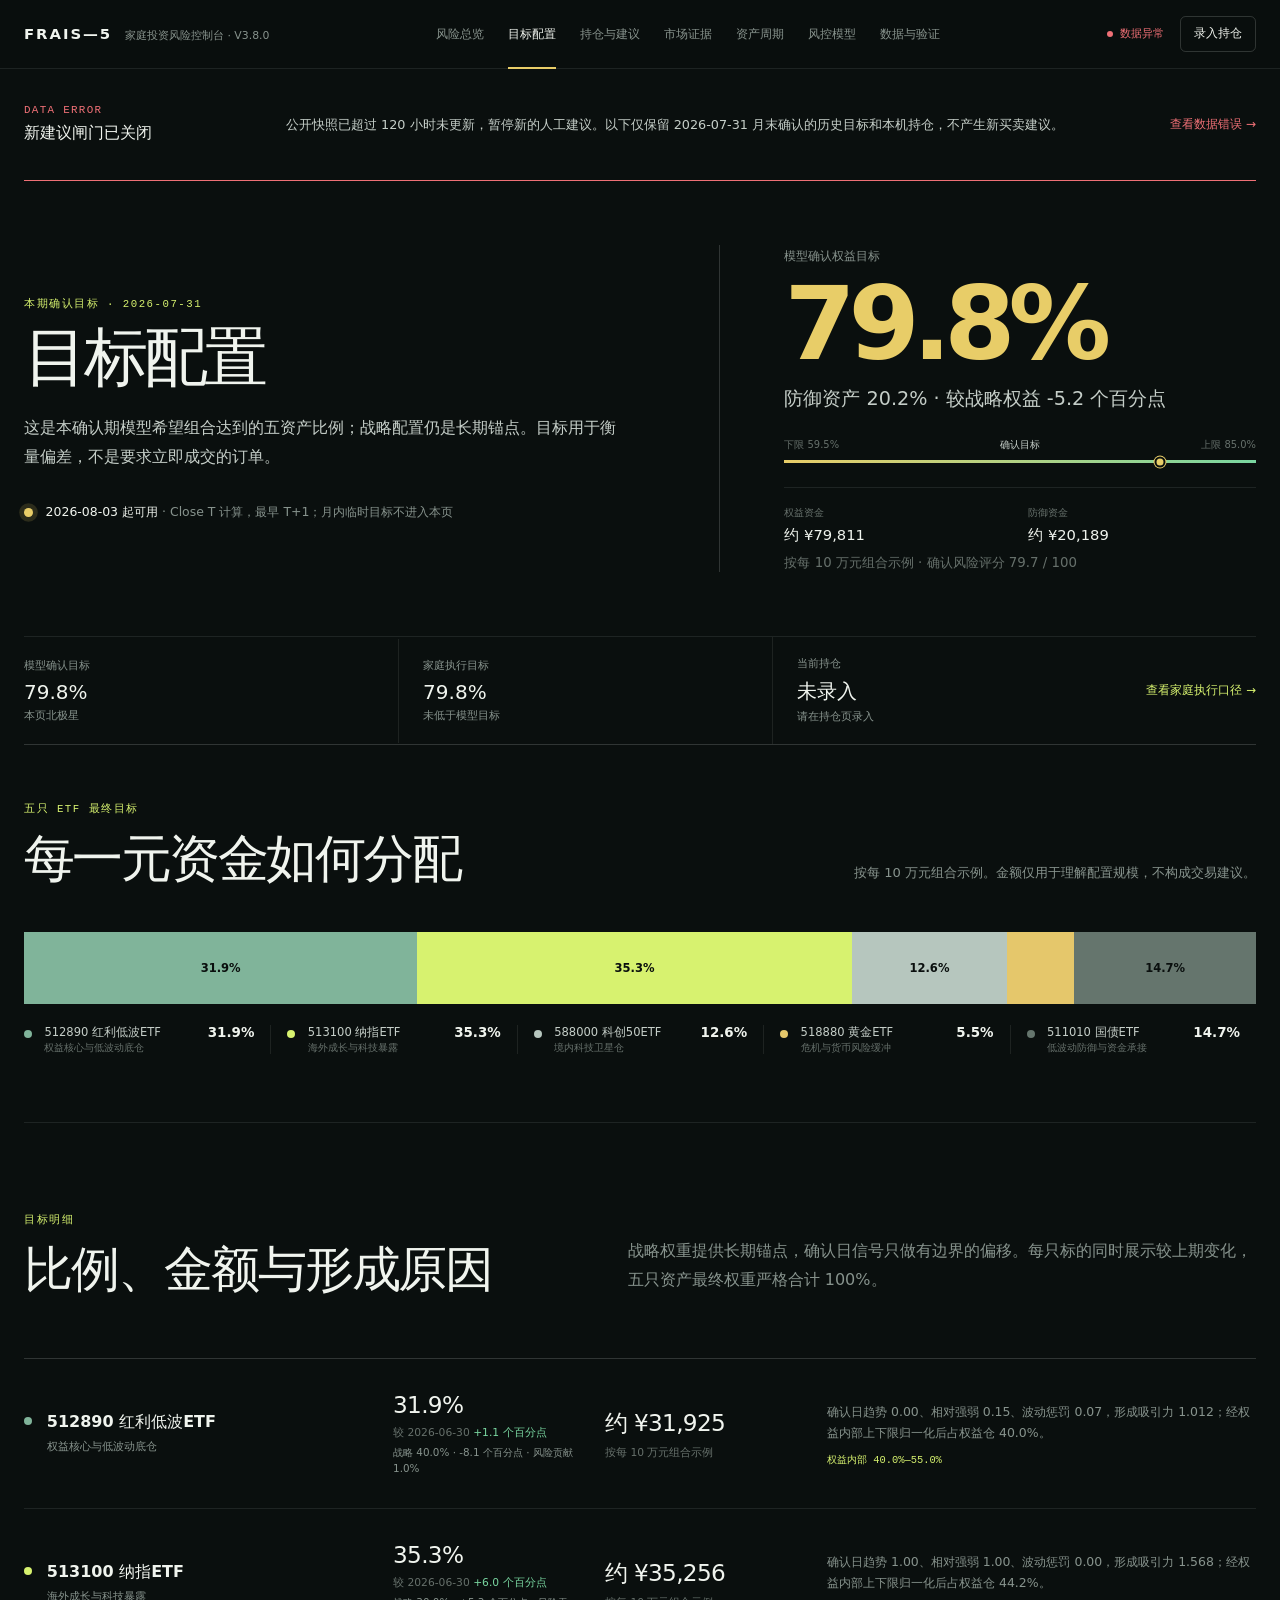
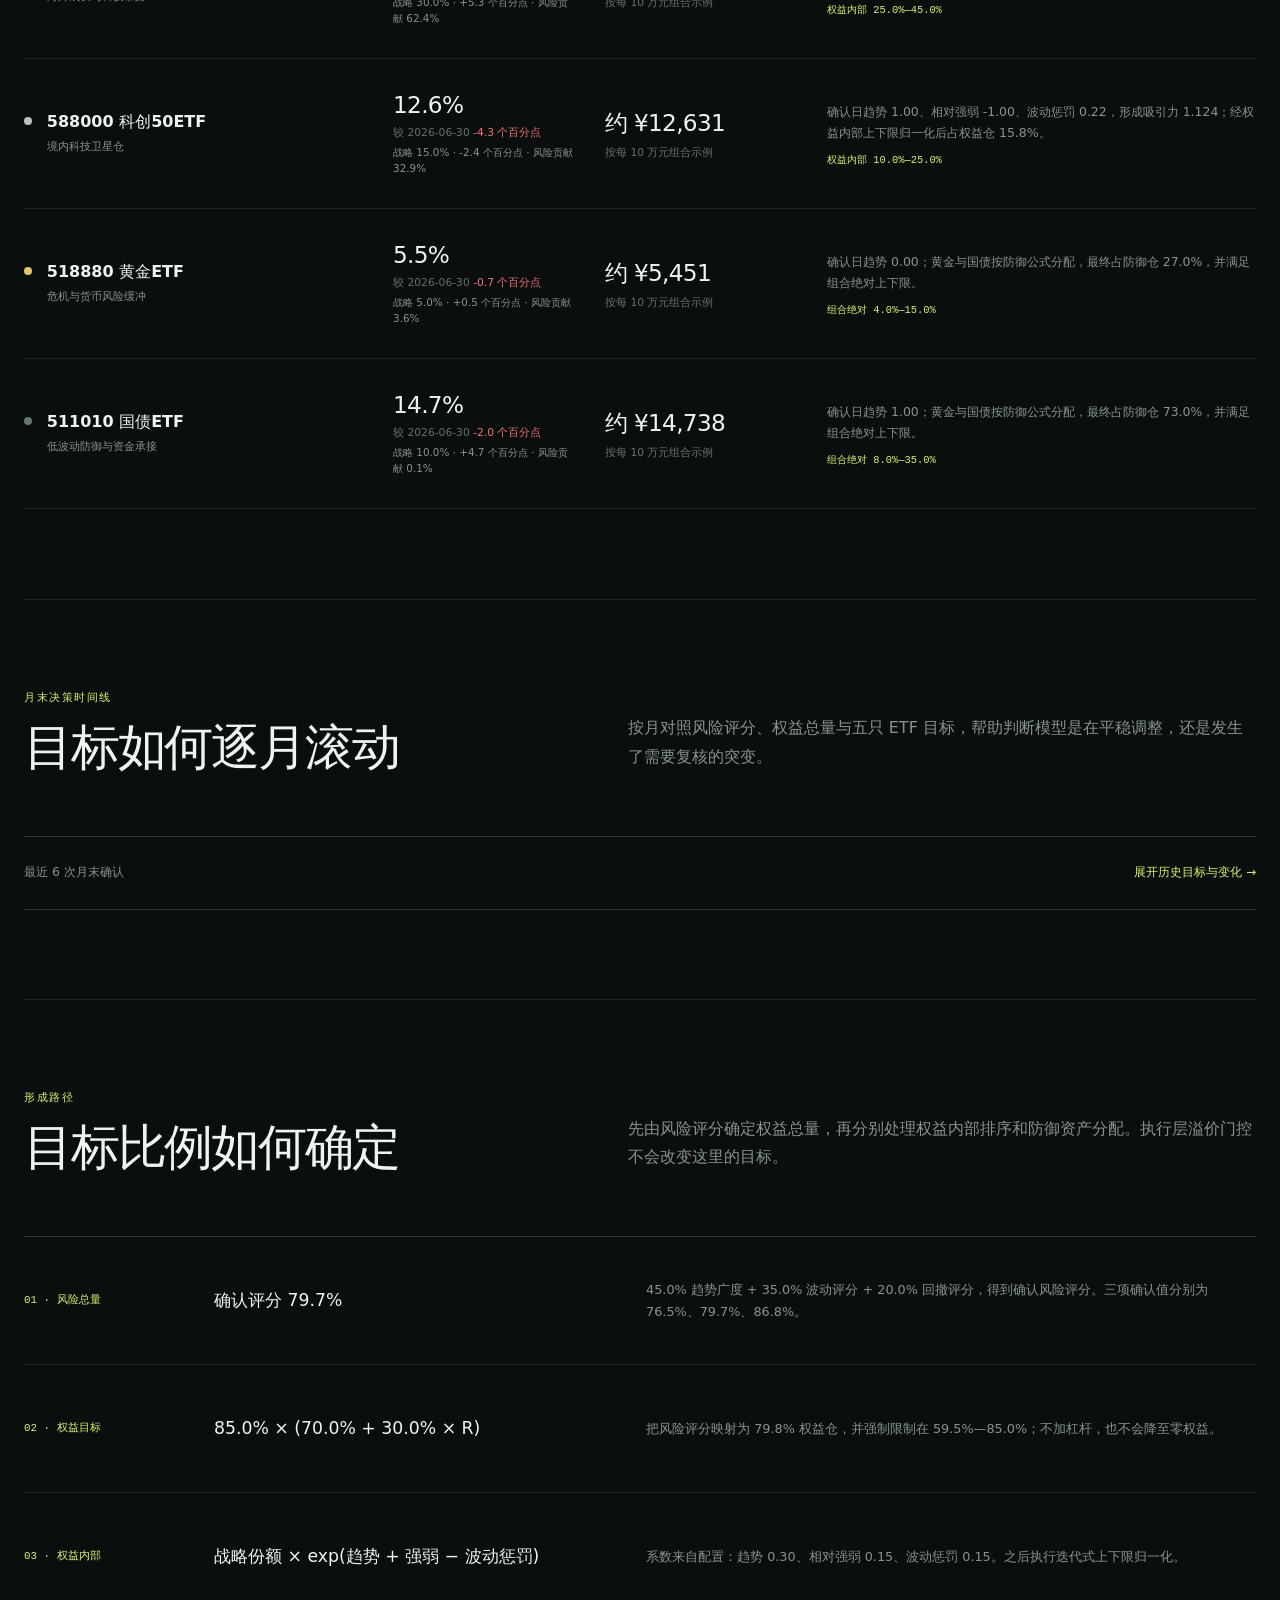
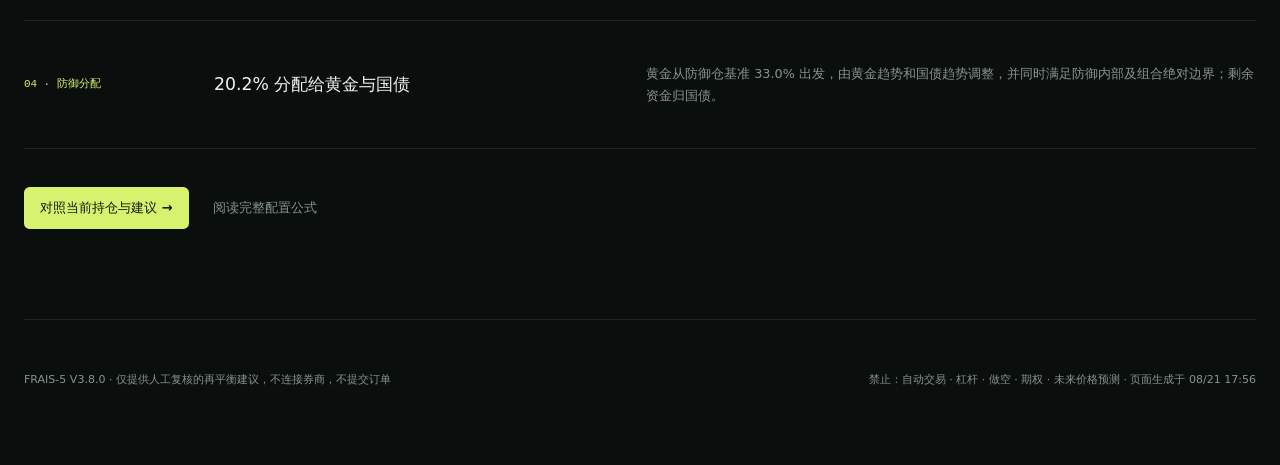
==== commit bf295b57: "data: refresh FRAIS-5 public snapshot" ====
--- a/allocation/index.html
+++ b/allocation/index.html
@@ -8,8 +8,8 @@
     <meta name="description" content="FRAIS-5 月末确认目标配置：五只 ETF 的目标占比、目标金额与形成原因。" />
     <link rel="icon" href="data:image/svg+xml,%3Csvg xmlns='http://www.w3.org/2000/svg' viewBox='0 0 64 64'%3E%3Crect width='64' height='64' rx='16' fill='%230a0f0e'/%3E%3Cpath d='M16 16h33v8H25v8h20v8H25v16h-9z' fill='%23d7f26f'/%3E%3C/svg%3E" />
     <title>目标配置 · FRAIS-5</title>
-    <script type="module" crossorigin src="../assets/main-Xdbpax3i.js"></script>
-    <link rel="stylesheet" crossorigin href="../assets/main-C4l11lMW.css">
+    <script type="module" crossorigin src="../assets/main-D2Res7Eh.js"></script>
+    <link rel="stylesheet" crossorigin href="../assets/main-CxlRmW1p.css">
   </head>
   <body data-page="allocation" data-root="../">
     <a class="skip-link" href="#main">跳到主要内容</a>
--- a/assets/main-CxlRmW1p.css
+++ b/assets/main-CxlRmW1p.css
@@ -0,0 +1 @@
+:root{--lightningcss-light: ;--lightningcss-dark:initial;color-scheme:dark;--bg:#0a0f0e;--surface:#111816;--surface-2:#17201d;--ink:#f0f4ee;--soft:#c5cec8;--muted:#87938d;--faint:#66706b;--line:#e9f3ec17;--line-strong:#e9f3ec2b;--accent:#d7f26f;--positive:#79d6a0;--negative:#ef7076;--warning:#e8cd68;--content:1320px;background:var(--bg);color:var(--ink);font-synthesis:none;text-rendering:optimizelegibility;font-family:-apple-system,BlinkMacSystemFont,PingFang SC,Microsoft YaHei,system-ui,sans-serif}*{box-sizing:border-box}html{scroll-behavior:smooth;scroll-padding-top:92px}body{background:var(--bg);min-width:320px;color:var(--ink);margin:0}button,input{color:inherit;font:inherit}a{color:inherit}button:focus-visible,a:focus-visible,input:focus-visible,select:focus-visible,summary:focus-visible{outline:2px solid var(--accent);outline-offset:3px}.skip-link{z-index:100;background:var(--accent);color:#12180f;padding:.7rem 1rem;text-decoration:none;position:fixed;top:-4rem;left:1rem}.skip-link:focus{top:1rem}.visually-hidden{clip:rect(0, 0, 0, 0)!important;white-space:nowrap!important;border:0!important;width:1px!important;height:1px!important;margin:-1px!important;padding:0!important;position:absolute!important;overflow:hidden!important}.boot-screen,.fatal{text-align:center;place-content:center;justify-items:center;gap:1.2rem;min-height:100svh;padding:2rem;display:grid}.boot-screen span{border:1px solid var(--line-strong);width:5rem;height:5rem;color:var(--accent);border-radius:50%;place-items:center;font:500 1.1rem/1 IBM Plex Mono,monospace;animation:1.8s ease-in-out infinite pulse;display:grid}.boot-screen p,.fatal p{color:var(--muted)}.fatal h1{letter-spacing:-.06em;max-width:700px;margin:0;font-size:clamp(2.3rem,6vw,5rem)}.shell{--regime:var(--warning);min-height:100svh}.topbar{z-index:20;border-bottom:1px solid var(--line);-webkit-backdrop-filter:blur(18px);backdrop-filter:blur(18px);background:#0a0f0ee8;position:sticky;top:0}.topbar-inner{width:min(var(--content), calc(100% - 48px));grid-template-columns:auto 1fr auto;align-items:center;gap:clamp(1.5rem,4vw,4rem);min-height:68px;margin:0 auto;display:grid}.brand{white-space:nowrap;align-items:baseline;gap:.8rem;text-decoration:none;display:flex}.brand b{letter-spacing:.13em;font-size:.93rem}.brand span{color:var(--muted);font-size:.68rem}.page-nav{justify-content:center;align-items:stretch;gap:1.5rem;height:68px;display:flex}.page-nav a{color:var(--muted);white-space:nowrap;align-items:center;font-size:.76rem;text-decoration:none;transition:color .18s;display:flex;position:relative}.page-nav a:hover,.page-nav a[aria-current=page]{color:var(--ink)}.page-nav a[aria-current=page]:after{content:"";background:var(--regime);height:2px;position:absolute;bottom:-1px;left:0;right:0}.nav-short{display:none}.top-actions{white-space:nowrap;align-items:center;gap:1rem;display:flex}.data-stamp{color:var(--muted);align-items:center;gap:.45rem;font:.66rem/1 IBM Plex Mono,monospace;display:flex}.data-stamp i{background:currentColor;border-radius:50%;width:.4rem;height:.4rem}.data-stamp.data-good{color:var(--positive)}.data-stamp.data-bad{color:var(--negative)}.quiet-button,.primary,.secondary,.text-button,.danger-link{cursor:pointer;border:0;transition:transform .18s,border-color .18s,background .18s,color .18s}.quiet-button{border:1px solid var(--line-strong);background:0 0;border-radius:.35rem;padding:.55rem .8rem;font-size:.74rem}.quiet-button:hover,.secondary:hover{border-color:var(--accent);background:#d7f26f0f}.quiet-button:active,.primary:active,.secondary:active{transform:scale(.98)}main,footer{width:min(var(--content), calc(100% - 48px));margin:0 auto}.data-error-banner{border-bottom:1px solid var(--negative);grid-template-columns:230px 1fr auto;align-items:center;gap:2rem;min-height:112px;padding:1.5rem 0;display:grid}.data-error-banner span,.data-error-banner strong{display:block}.data-error-banner span{color:var(--negative);letter-spacing:.12em;font:500 .68rem/1 IBM Plex Mono,monospace}.data-error-banner strong{margin-top:.5rem;font-size:1rem}.data-error-banner p{color:var(--soft);margin:0;font-size:.8rem;line-height:1.7}.data-error-banner a{color:var(--negative);white-space:nowrap;font-size:.76rem;text-decoration:none}.risk-hero{border-bottom:1px solid var(--line);grid-template-columns:1.15fr .85fr;align-items:center;gap:clamp(3rem,8vw,8rem);min-height:540px;padding:4rem 0;display:grid;position:relative}.risk-hero:before{content:"";z-index:-1;background:color-mix(in srgb, var(--regime) 10%, transparent);filter:blur(100px);pointer-events:none;border-radius:50%;width:32rem;height:32rem;position:absolute;top:8%;right:2%}.eyebrow{color:var(--accent);letter-spacing:.14em;text-transform:uppercase;margin:0 0 1rem;font:500 .67rem/1.5 IBM Plex Mono,monospace}.risk-hero-label{color:var(--muted);font-size:.82rem;display:block}.risk-hero h1{color:var(--regime);letter-spacing:-.075em;margin:.7rem 0 0;font-size:clamp(4.7rem,8vw,6rem);font-weight:560;line-height:.9}.risk-observation{border-left:1px solid var(--line-strong);padding-left:clamp(2rem,5vw,5rem)}.risk-observation h2{letter-spacing:-.06em;margin:0;font-size:clamp(2.4rem,5vw,4.25rem);font-weight:560;line-height:.95}.risk-observation h2 span{color:var(--regime);letter-spacing:0;margin-top:.9rem;font-size:.32em;display:block}.lead{max-width:42rem;color:var(--soft);margin:2.2rem 0 0;font-size:clamp(1rem,1.7vw,1.28rem);line-height:1.8}.signal-stamp{color:var(--muted);align-items:center;gap:.8rem;margin-top:2rem;font-size:.78rem;display:flex}.signal-stamp i{background:var(--regime);width:.55rem;height:.55rem;box-shadow:0 0 0 .3rem color-mix(in srgb, var(--regime) 15%, transparent);border-radius:50%}.signal-stamp strong{color:var(--ink);font-weight:500}.score{aspect-ratio:1;justify-self:center;place-items:center;width:min(28vw,320px);display:grid;position:relative}.score-ring{background:conic-gradient(var(--regime) calc(var(--score) * 1%), #ffffff12 0);border-radius:50%;transition:background .5s;position:absolute;inset:0;transform:rotate(-90deg);-webkit-mask:radial-gradient(circle,#0000 0 58%,#000 59%);mask:radial-gradient(circle,#0000 0 58%,#000 59%)}.score>div:last-child{text-align:center;gap:.65rem;display:grid}.score strong{letter-spacing:-.07em;font-size:clamp(3.6rem,7vw,6.4rem);font-weight:500;line-height:1}.score span{color:var(--muted);letter-spacing:.08em;font:.68rem/1.3 IBM Plex Mono,monospace}.compact-score{justify-self:start;width:min(18vw,180px);margin-top:2rem}.compact-score strong{font-size:clamp(2.5rem,4vw,3.8rem)}.status-rail{border-bottom:1px solid var(--line-strong);grid-template-columns:repeat(4,1fr);display:grid}.status-rail>div{min-width:0;padding:1.3rem 1.5rem}.status-rail>div:first-child{padding-left:0}.status-rail>div+div{border-left:1px solid var(--line)}.status-rail span,.status-rail small{color:var(--muted);font-size:.68rem;display:block}.status-rail strong{margin:.5rem 0 .35rem;font-size:1.2rem;font-weight:530;display:block}.page-intro{border-bottom:1px solid var(--line);flex-direction:column;justify-content:center;align-items:flex-start;min-height:300px;padding:3.5rem 0;display:flex}.page-intro h1{letter-spacing:-.055em;max-width:900px;margin:0;font-size:clamp(3rem,5vw,4.5rem);font-weight:600;line-height:.94}.page-intro>p:not(.eyebrow){max-width:680px;color:var(--soft);margin:1.6rem 0 0;font-size:1rem;line-height:1.75}.page-intro>.primary{margin-top:2rem}.page-intro>.page-links{margin-top:1.8rem}.model-intro{min-height:420px}.section{border-bottom:1px solid var(--line);padding:clamp(4.5rem,7vw,6rem) 0}.section.first{padding-top:3.25rem}.section.compact{padding-top:5rem;padding-bottom:5rem}.section-head{grid-template-columns:minmax(0,.9fr) minmax(330px,1.1fr);align-items:end;gap:clamp(2rem,7vw,7rem);margin-bottom:4rem;display:grid}.section-head h2{letter-spacing:-.045em;max-width:46rem;margin:0;font-size:clamp(2.15rem,3.8vw,3.65rem);font-weight:550;line-height:1.03}.section-head>p{max-width:48rem;color:var(--muted);margin:0;line-height:1.8}.factor-list{border-top:1px solid var(--line-strong)}.factor{border-bottom:1px solid var(--line);grid-template-columns:5rem minmax(260px,.85fr) minmax(320px,1.15fr);align-items:center;gap:2.4rem;min-height:9.5rem;display:grid}.factor-index{color:var(--accent);font:500 .8rem/1 IBM Plex Mono,monospace}.factor-title{justify-content:space-between;align-items:baseline;gap:1rem;display:flex}.factor-title h3{margin:0;font-size:1.08rem;font-weight:550}.factor-title strong{font-size:1.65rem;font-weight:500}.track{background:#ffffff12;height:3px;margin-top:1rem}.track i{background:var(--regime);height:100%;transition:width .7s cubic-bezier(.2,.8,.2,1);display:block}.factor-score>span{color:var(--faint);margin-top:.45rem;font:.64rem/1.3 IBM Plex Mono,monospace;display:block}.factor-score .track{margin-top:.55rem}.factor>p{color:var(--muted);font-size:.86rem;line-height:1.7}.factor>p strong{color:var(--soft);font-weight:500}.history-band{grid-template-columns:190px 1fr;align-items:end;gap:3rem;min-height:260px;margin-top:4rem;display:grid}.history-band span{color:var(--muted);font-size:.75rem;display:block}.history-band strong{margin-top:.6rem;font-size:2.5rem;font-weight:500;display:block}.history-band small{color:var(--faint);margin-top:.5rem;display:block}.sparkline{width:100%;height:190px;display:block;overflow:visible}.sparkline path{fill:none;stroke:var(--regime);stroke-width:2px;vector-effect:non-scaling-stroke}.risk-delta-strip{border-top:1px solid var(--line-strong);border-bottom:1px solid var(--line-strong);grid-template-columns:repeat(4,1fr);margin-top:4rem;display:grid}.risk-delta-strip>div{min-width:0;padding:1.4rem 1.5rem}.risk-delta-strip>div:first-child{padding-left:0}.risk-delta-strip>div+div{border-left:1px solid var(--line)}.risk-delta-strip span{color:var(--muted);font-size:.72rem;display:block}.risk-delta-strip strong{letter-spacing:-.03em;margin-top:.6rem;font-size:1.45rem;font-weight:520;display:block}.risk-delta-strip small{color:var(--faint);margin-top:.4rem;font-size:.67rem;line-height:1.4;display:block}.risk-concentration{border-top:1px solid var(--line-strong);border-bottom:1px solid var(--line-strong);grid-template-columns:minmax(300px,.8fr) minmax(420px,1.2fr) auto;align-items:center;gap:clamp(2rem,5vw,5rem);min-height:132px;margin-bottom:3rem;padding:1.5rem 0;display:grid}.risk-concentration span,.risk-concentration strong{display:block}.risk-concentration span{color:var(--warning);letter-spacing:.12em;font:500 .68rem/1 IBM Plex Mono,monospace}.risk-concentration strong{max-width:34rem;margin-top:.55rem;font-size:1.2rem;font-weight:550;line-height:1.4}.risk-concentration p{color:var(--muted);margin:0;font-size:.78rem;line-height:1.75}.risk-concentration small{max-width:150px;color:var(--faint);font-size:.67rem;line-height:1.55}.risk-ownership{grid-template-columns:minmax(280px,.75fr) minmax(480px,1.25fr);align-items:start;gap:clamp(3rem,7vw,7rem);display:grid}.risk-ownership-summary h3{letter-spacing:-.04em;max-width:26rem;margin:0;font-size:clamp(1.8rem,3.2vw,3rem);font-weight:550;line-height:1.1}.risk-ownership-summary>p:not(.eyebrow){max-width:34rem;color:var(--muted);font-size:.84rem;line-height:1.8}.risk-ownership-summary dl{grid-template-columns:1fr 1fr;gap:1rem;margin:2rem 0 0;display:grid}.risk-ownership-summary dl div{border-top:1px solid var(--line);padding-top:.8rem}.risk-ownership-summary dt{color:var(--faint);font-size:.68rem}.risk-ownership-summary dd{margin:.45rem 0 0;font-size:1.25rem}.risk-owner-list{border-top:1px solid var(--line)}.risk-owner{border-bottom:1px solid var(--line);grid-template-columns:minmax(120px,.55fr) minmax(260px,1.45fr) 76px;align-items:center;gap:1.2rem;min-height:92px;display:grid}.risk-owner-name strong{font-size:.81rem;font-weight:540;display:block}.risk-owner-name small{color:var(--faint);margin-top:.3rem;font:.62rem/1.3 IBM Plex Mono,monospace;display:block}.risk-owner-scales{gap:.65rem;display:grid}.risk-owner-scales>div{grid-template-columns:82px 1fr;align-items:center;gap:.7rem;display:grid}.risk-owner-scales span{color:var(--faint);font:.62rem/1.2 IBM Plex Mono,monospace}.risk-owner-value{text-align:right;font-size:.8rem;font-weight:540}.risk-owner-track{background:#ffffff0f;height:4px;display:block}.risk-owner-track b{transform-origin:0;height:100%;animation:.7s cubic-bezier(.2,.8,.2,1) both grow-line;display:block}.risk-owner-track.capital b{background:var(--soft);opacity:.62}.risk-owner-track.risk b{background:var(--regime)}.risk-owner-track.diversifier b{background:var(--positive);background-image:repeating-linear-gradient(135deg,#0000 0 3px,#0a0f0e73 3px 5px)}.market-intro,.cycle-intro{min-height:340px}.cycle-section{padding-top:2.5rem}.cycle-controls{border-top:1px solid var(--line-strong);border-bottom:1px solid var(--line-strong);grid-template-columns:auto minmax(320px,1fr) 180px;align-items:end;gap:2rem;padding:1.2rem 0 1.5rem;display:grid}.cycle-controls span{color:var(--muted);letter-spacing:.06em;justify-content:space-between;gap:1rem;margin-bottom:.65rem;font-size:.67rem;display:flex}.cycle-controls b{color:var(--ink)}.cycle-controls input{height:2px;accent-color:var(--accent);border:0;padding:0}.cycle-controls select{padding:.48rem .6rem;font-size:.72rem}.cycle-buttons{display:flex}.cycle-buttons button{border:1px solid var(--line-strong);min-height:35px;color:var(--muted);cursor:pointer;background:0 0;padding:.45rem .75rem}.cycle-buttons button+button{border-left:0}.cycle-buttons button[aria-pressed=true]{background:var(--accent);color:#111815}.cycle-status{border-bottom:1px solid var(--line);min-height:45px;color:var(--muted);flex-wrap:wrap;align-items:center;gap:.7rem 1.4rem;font:.62rem/1.4 IBM Plex Mono,monospace;display:flex}.cycle-status strong{color:var(--ink)}.cycle-status small{color:var(--faint);margin-left:auto}.cycle-summary{border-bottom:1px solid var(--line-strong);grid-template-columns:repeat(4,1fr);display:grid}.cycle-summary>div{min-width:0;padding:1.5rem}.cycle-summary>div:first-child{padding-left:0}.cycle-summary>div+div{border-left:1px solid var(--line)}.cycle-summary span{min-height:2em;color:var(--muted);font-size:.67rem;display:block}.cycle-summary strong{letter-spacing:-.04em;margin-top:.5rem;font-size:1.8rem;font-weight:520;display:block}.cycle-scroll{min-width:1180px;padding-top:2rem}.cycle-section{overflow:hidden}[data-cycle-board]{overflow-x:auto}.cycle-heads{grid-template-columns:repeat(7,1fr);gap:.45rem;margin-bottom:.45rem;display:grid}.cycle-heads>div{border-top:3px solid var(--cycle-color);background:color-mix(in srgb, var(--cycle-color) 10%, transparent);padding:.75rem}.cycle-heads strong{color:var(--cycle-color);font-size:1rem}.cycle-heads span{float:right;color:var(--faint);font:.65rem/1.5 IBM Plex Mono,monospace}.cycle-grid{grid-template-rows:repeat(8,132px);grid-template-columns:repeat(7,1fr);grid-auto-flow:column;gap:.45rem;display:grid}.cycle-tile{border:1px solid color-mix(in srgb, var(--cycle-color) 45%, var(--line));background:color-mix(in srgb, var(--cycle-color) 8%, var(--surface));min-width:0;padding:.7rem;transition:opacity .18s,transform .18s,border-color .18s;position:relative}.cycle-tile:hover,.cycle-tile:focus{z-index:5;border-color:var(--cycle-color);outline:0;transform:translateY(-3px)}.cycle-tile.is-demo{background-image:repeating-linear-gradient(135deg,#0000 0 6px,#ffffff05 6px 12px)}.cycle-tile.is-muted{opacity:.17}.cycle-tile>div{justify-content:space-between;gap:.5rem;display:flex}.cycle-tile h3{color:var(--ink);white-space:nowrap;text-overflow:ellipsis;margin:0;font-size:.72rem;font-weight:560;overflow:hidden}.cycle-tile>div>span{color:var(--muted);font:.6rem/1.2 IBM Plex Mono,monospace}.cycle-tile>small{color:var(--faint);letter-spacing:.05em;margin-top:.25rem;font:.52rem/1.2 IBM Plex Mono,monospace;display:block}.cycle-spark{width:100%;height:38px;margin-top:.25rem;display:block}.cycle-spark line{stroke:var(--line);stroke-width:.6px}.cycle-spark polyline{fill:none;stroke-width:1.6px;vector-effect:non-scaling-stroke}.cycle-no-data{height:38px;color:var(--faint);align-items:center;font-size:.55rem;display:flex}.cycle-tile>dl{grid-template-columns:1fr 1fr;gap:.5rem;margin:0;display:grid}.cycle-tile>dl div{min-width:0}.cycle-tile dt{color:var(--faint);white-space:nowrap;text-overflow:ellipsis;font-size:.52rem;overflow:hidden}.cycle-tile dd{color:var(--ink);margin:.15rem 0 0;font:.62rem/1.2 IBM Plex Mono,monospace}.cycle-tile>footer{color:var(--faint);justify-content:space-between;margin-top:.4rem;font-size:.5rem;display:flex}.cycle-tile>aside{z-index:10;border:1px solid var(--line-strong);background:#111817;width:260px;padding:1rem;display:none;position:absolute;top:calc(100% + .45rem);left:50%;transform:translate(-50%);box-shadow:0 14px 35px #00000073}.cycle-tile:hover>aside,.cycle-tile:focus>aside{display:block}.cycle-tile>aside strong{font-size:.95rem}.cycle-tile>aside p{color:var(--muted);font-size:.63rem;line-height:1.65}.cycle-tile>aside em{color:var(--warning);font-style:normal}.cycle-tile>aside dl{border-top:1px solid var(--line);margin:.8rem 0}.cycle-tile>aside dl div{justify-content:space-between;padding-top:.45rem;display:flex}.cycle-tile>aside dd{margin:0}.market-workspace-section{padding-top:2.5rem}.market-toolbar{grid-template-columns:1fr auto;align-items:end;gap:2rem;margin-bottom:3rem;display:grid}.asset-switcher{border-top:1px solid var(--line-strong);border-bottom:1px solid var(--line-strong);grid-template-columns:repeat(5,1fr);display:grid}.asset-switcher button,.range-switcher button{color:var(--muted);cursor:pointer;background:0 0;border:0}.asset-switcher button{text-align:left;border-right:1px solid var(--line);min-height:72px;padding:1rem;transition:color .18s,background .18s}.asset-switcher button:first-child{padding-left:0}.asset-switcher button:last-child{border-right:0}.asset-switcher button:hover,.asset-switcher button[aria-pressed=true]{color:var(--ink);background:#d7f26f09}.asset-switcher button[aria-pressed=true]{box-shadow:inset 0 2px var(--regime)}.asset-switcher span{font-size:.76rem;font-weight:540;display:block}.asset-switcher small{color:var(--faint);margin-top:.4rem;font:.59rem/1.4 IBM Plex Mono,monospace;display:block}.range-switcher{border:1px solid var(--line-strong);border-radius:.35rem;gap:.25rem;padding:.25rem;display:flex}.range-switcher button{white-space:nowrap;border-radius:.22rem;padding:.48rem .65rem;font-size:.69rem}.range-switcher button[aria-pressed=true]{background:var(--accent);color:#12180f}.market-metrics{margin-bottom:3rem}.market-layout{grid-template-columns:minmax(0,1fr) 285px;align-items:stretch;gap:3rem;display:grid}.market-chart{border-top:1px solid var(--line-strong);border-bottom:1px solid var(--line-strong);min-width:0;min-height:620px;padding:1.2rem 0 0;transition:opacity .2s,transform .2s}.market-chart.is-changing{opacity:.35;transform:translateY(4px)}.chart-legend{min-height:34px;color:var(--muted);flex-wrap:wrap;align-items:center;gap:.8rem 1.5rem;font-size:.67rem;display:flex}.chart-legend span{align-items:center;gap:.45rem;display:flex}.chart-legend i{width:18px;height:2px;display:block}.legend-price{background:var(--accent)}.legend-ma63{background:var(--positive)}.legend-ma252{background:var(--warning)}.chart-range-label{color:var(--faint);margin-left:auto;font-family:IBM Plex Mono,monospace}.chart-canvas{position:relative}.chart-canvas svg{touch-action:pan-y;width:100%;height:auto;display:block}.chart-canvas svg:focus-visible{outline:2px solid var(--accent);outline-offset:4px}.chart-grid line{stroke:var(--line);stroke-width:1px;vector-effect:non-scaling-stroke}.chart-grid text,.axis-date,.volume-label{fill:var(--faint);font-family:IBM Plex Mono,monospace;font-size:10px}.price-area{fill:color-mix(in srgb, var(--regime) 8%, transparent)}.price-line,.ma-line{fill:none;vector-effect:non-scaling-stroke}.price-line{stroke:var(--accent);stroke-width:2px}.ma-line{stroke-width:1.25px;stroke-dasharray:5 4;opacity:.85}.ma63{stroke:var(--positive)}.ma252{stroke:var(--warning)}.volume-divider{stroke:var(--line-strong);stroke-width:1px;vector-effect:non-scaling-stroke}.volume-bar{fill:var(--positive);opacity:.48}.volume-bar.down{fill:var(--negative);opacity:.42}.chart-crosshair{stroke:var(--soft);stroke-width:1px;stroke-dasharray:3 4;opacity:0;vector-effect:non-scaling-stroke;pointer-events:none}.chart-crosshair.visible{opacity:.6}.market-tooltip{z-index:3;border:1px solid var(--line-strong);pointer-events:none;background:#080c0bf0;border-radius:.3rem;min-width:190px;padding:.75rem .85rem;position:absolute;top:3.2rem;transform:translate(-20%);box-shadow:0 12px 40px #00000052}.market-tooltip strong,.market-tooltip span{display:block}.market-tooltip strong{margin-bottom:.4rem;font-size:.72rem}.market-tooltip span{color:var(--muted);font:.63rem/1.6 IBM Plex Mono,monospace}.market-interpretation{border-top:1px solid var(--line-strong);border-left:1px solid var(--line);border-bottom:1px solid var(--line-strong);padding:2rem 0 1.5rem 2rem}.market-interpretation h3{letter-spacing:-.035em;margin:0;font-size:1.6rem;font-weight:550;line-height:1.15}.market-interpretation>p:not(.eyebrow){color:var(--muted);font-size:.78rem;line-height:1.75}.market-interpretation p strong{color:var(--ink);font-weight:550}.market-interpretation dl{border-top:1px solid var(--line);margin:2rem 0}.market-interpretation dl div{border-bottom:1px solid var(--line);justify-content:space-between;gap:1rem;padding:.7rem 0;display:flex}.market-interpretation dt,.market-interpretation dd{font-size:.69rem}.market-interpretation dt{color:var(--faint)}.market-interpretation dd{text-align:right;margin:0}.market-interpretation>small{color:var(--faint);font-size:.67rem;line-height:1.65;display:block}.correlation-layout{grid-template-columns:minmax(0,1fr) 330px;align-items:start;gap:clamp(3rem,7vw,7rem);display:grid}.correlation-table th,.correlation-table td{text-align:center}.correlation-table th:first-child{text-align:left;min-width:145px}.correlation-table tbody th strong,.correlation-table tbody th small{display:block}.correlation-table tbody th strong{color:var(--ink);font-size:.74rem}.correlation-table tbody th small{color:var(--faint);margin-top:.25rem;font:.61rem/1 IBM Plex Mono,monospace}.correlation-cell{background:color-mix(in srgb, var(--accent) calc(var(--strength) * 36%), transparent);border-radius:.2rem;place-items:center;width:48px;height:36px;font:.66rem/1 IBM Plex Mono,monospace;display:inline-grid}.correlation-cell.inverse{background:color-mix(in srgb, var(--positive) calc(var(--strength) * 34%), transparent)}.correlation-layout aside{border-left:1px solid var(--line);padding-left:2rem}.correlation-layout aside h3{margin:0;font-size:1.7rem;font-weight:540}.correlation-layout aside p:not(.eyebrow){color:var(--muted);font-size:.82rem;line-height:1.8}.correlation-layout aside p strong{color:var(--ink);font-weight:550}.correlation-layout aside small{color:var(--faint);font-size:.67rem;line-height:1.7}.evidence-notes{border-top:1px solid var(--line-strong);grid-template-columns:repeat(3,1fr);display:grid}.evidence-notes article{border-bottom:1px solid var(--line);min-height:180px;padding:1.8rem 2rem 1.5rem 0}.evidence-notes article+article{border-left:1px solid var(--line);padding-left:2rem}.evidence-notes span{color:var(--accent);font:.66rem/1 IBM Plex Mono,monospace}.evidence-notes h3{margin:1rem 0 .6rem;font-size:1rem;font-weight:550}.evidence-notes p{color:var(--muted);margin:0;font-size:.76rem;line-height:1.7}.decision-path{border-top:1px solid var(--line-strong);border-bottom:1px solid var(--line-strong);grid-template-columns:1fr 32px 1fr 32px 1fr;align-items:center;display:grid}.decision-path>div{padding:1.5rem 0}.decision-path>i{background:var(--line-strong);height:1px}.decision-path span{color:var(--accent);font:.68rem/1 IBM Plex Mono,monospace}.decision-path strong{margin-top:.65rem;font-size:.9rem;display:block}.decision-path p{color:var(--soft);margin:.35rem 0 0;font-size:1.35rem}.page-links{flex-wrap:wrap;align-items:center;gap:1.5rem;margin-top:2.4rem;display:flex}.page-links a{color:var(--muted);font-size:.82rem;text-decoration:none}.page-links a:hover{color:var(--accent)}.page-links .primary-link{background:var(--accent);color:#12180f;border-radius:.35rem;padding:.75rem 1rem;font-weight:650}.metric-strip{border-top:1px solid var(--line-strong);border-bottom:1px solid var(--line-strong);grid-template-columns:repeat(4,1fr);margin-bottom:4rem;display:grid}.metric-strip>div{min-width:0;padding:1.45rem 1.6rem}.metric-strip>div:first-child{padding-left:0}.metric-strip>div+div{border-left:1px solid var(--line)}.metric-strip span,.audit-strip span{color:var(--muted);font-size:.72rem;display:block}.metric-strip strong{letter-spacing:-.03em;margin-top:.65rem;font-size:clamp(1.25rem,2vw,1.8rem);font-weight:500;display:block}.metric-strip strong.small-value{letter-spacing:0;font-size:1rem;line-height:1.5}.metric-strip small{color:var(--faint);margin-top:.45rem;font-size:.7rem;display:block}.table-scroll{overscroll-behavior-inline:contain;width:100%;overflow-x:auto}.table-edge{border-top:1px solid var(--line-strong)}table{border-collapse:collapse;white-space:nowrap;width:100%}th{color:var(--faint);text-align:right;border-bottom:1px solid var(--line-strong);padding:1rem .8rem;font-size:.67rem;font-weight:500}th:first-child,td:first-child{text-align:left;padding-left:0}td{text-align:right;border-bottom:1px solid var(--line);padding:1.25rem .8rem;font-size:.82rem}.asset-table tbody tr{transition:color .15s,background .15s}.asset-table tbody tr:hover,.asset-table tbody tr.active{color:var(--accent);background:#d7f26f06}.asset-select{width:100%;color:inherit;text-align:left;cursor:pointer;background:0 0;border:0;padding:0}.asset-select strong{font-size:.93rem;font-weight:550;display:block}.asset-select span{color:var(--muted);margin-top:.3rem;font-size:.66rem;display:block}.asset-table td small{color:var(--faint);margin-top:.28rem;font-size:.61rem;display:block}.asset-mobile-list{border-top:1px solid var(--line-strong);display:none}.asset-mobile-row{border-bottom:1px solid var(--line)}.asset-mobile-row summary{cursor:pointer;grid-template-columns:1fr 1.25fr auto;align-items:center;gap:1rem;min-height:86px;list-style:none;display:grid}.asset-mobile-row summary::-webkit-details-marker{display:none}.asset-mobile-row summary span>strong,.asset-mobile-row summary span>small{display:block}.asset-mobile-row summary span>small{color:var(--faint);margin-bottom:.35rem;font-size:.65rem}.asset-mobile-row summary>b{text-align:right;min-width:56px;font-size:.84rem}.asset-mobile-detail{padding:0 0 1.5rem}.asset-mobile-detail dl{grid-template-columns:1fr 1fr;gap:.7rem 1.25rem;margin:0;display:grid}.asset-mobile-detail dl div{border-top:1px solid var(--line);padding-top:.7rem}.asset-mobile-detail dt{color:var(--faint);font-size:.65rem}.asset-mobile-detail dd{margin:.35rem 0 0;font-size:.76rem}.asset-mobile-detail p{color:var(--muted);margin:1rem 0 0;font-size:.74rem;line-height:1.7}.positive{color:var(--positive)!important}.negative{color:var(--negative)!important}.warning{color:var(--warning)!important}.asset-inspector{border-top:1px solid var(--line-strong);grid-template-columns:.8fr 1fr 1.2fr;align-items:start;gap:3rem;margin-top:3rem;padding-top:2rem;display:grid}.asset-inspector h3{margin:0;font-size:2rem;font-weight:540}.asset-inspector>p:nth-child(3){color:var(--muted);margin:0;line-height:1.75}.asset-inspector>p strong{color:var(--ink);font-weight:500}.asset-inspector dl{gap:.7rem;margin:0;display:grid}.asset-inspector dl div{border-bottom:1px solid var(--line);justify-content:space-between;gap:1rem;padding-bottom:.65rem;display:flex}.asset-inspector dt{color:var(--muted);font-size:.72rem}.asset-inspector dd{margin:0;font-size:.76rem}.advice-meta{color:var(--muted);border-top:1px solid var(--line-strong);border-bottom:1px solid var(--line-strong);flex-wrap:wrap;gap:1.2rem 3rem;padding:1.2rem 0;font-size:.76rem;display:flex}.advice-meta strong{color:var(--ink);margin-left:.4rem;font-weight:500}.decision-note{border-top:2px solid var(--accent);max-width:58rem;margin-top:4rem;padding-top:1.5rem}.decision-note.blocked{border-color:var(--negative)}.decision-note.calm{border-color:var(--positive)}.decision-note>strong{font-size:clamp(1.7rem,4vw,3rem);font-weight:540}.decision-note p{color:var(--muted);line-height:1.75}.text-button{color:var(--accent);background:0 0;padding:.5rem 0}.advice-list{border-top:1px solid var(--line-strong);margin-top:3rem}.advice-row{border-bottom:1px solid var(--line);grid-template-columns:220px 180px 1fr;align-items:center;gap:2rem;min-height:7rem;display:grid}.advice-row.muted{opacity:.5}.advice-row span{color:var(--muted);font:.7rem/1.4 IBM Plex Mono,monospace;display:block}.advice-row strong{margin-top:.25rem;font-weight:540;display:block}.advice-row b{font-size:1.05rem;font-weight:540}.advice-row b small{color:var(--muted);margin-top:.35rem;font-size:.62rem;font-weight:400;display:block}.advice-row p{color:var(--muted);margin:0;font-size:.81rem;line-height:1.65}.gate-scale{grid-template-columns:1.5fr 1.5fr 2fr 1fr;margin-top:1rem;display:grid}.gate-scale span{border-top:3px solid var(--positive);border-bottom:1px solid var(--line);min-height:78px;color:var(--muted);padding:1rem;font-size:.73rem}.gate-scale span:nth-child(2){border-top-color:var(--warning)}.gate-scale span:nth-child(3){border-top-color:#ee9b62}.gate-scale span:nth-child(4){border-top-color:var(--negative)}.gate-scale b{color:var(--ink);font:500 .8rem/1.7 IBM Plex Mono,monospace}.policy-rail{border-top:1px solid var(--line-strong);border-bottom:1px solid var(--line-strong);grid-template-columns:1fr 40px 1fr 40px 1fr;align-items:center;margin:0 0 4rem;display:grid}.policy-rail>div{padding:1.2rem 0}.policy-rail>i{color:var(--faint);text-align:center;font-style:normal}.policy-rail span{color:var(--muted);font-size:.7rem;display:block}.policy-rail strong{margin-top:.5rem;font-size:1.35rem;font-weight:520;display:block}.decision-brief{border-bottom:1px solid var(--line-strong);grid-template-columns:minmax(280px,.75fr) minmax(560px,1.25fr);align-items:start;gap:clamp(3rem,7vw,7rem);padding:3.5rem 0;display:grid}.decision-brief-title h2{letter-spacing:-.045em;max-width:34rem;margin:0;font-size:clamp(2rem,3.7vw,3.5rem);font-weight:550;line-height:1.06}.decision-brief-title>p:not(.eyebrow){max-width:34rem;color:var(--muted);margin:1.2rem 0 0;font-size:.82rem;line-height:1.75}.decision-brief-ledger{border-top:1px solid var(--line-strong)}.decision-brief-ledger>div{border-bottom:1px solid var(--line);grid-template-columns:120px minmax(220px,1fr) minmax(170px,.7fr);align-items:center;gap:1.5rem;min-height:78px;display:grid}.decision-brief-ledger span,.decision-brief-ledger small{color:var(--muted);font-size:.69rem;line-height:1.5}.decision-brief-ledger strong{font-size:.82rem;font-weight:540;line-height:1.55}.household-policy-summary{border-top:1px solid var(--line-strong);border-bottom:1px solid var(--line-strong);grid-template-columns:180px 1fr;align-items:start;gap:1.5rem 3rem;margin:0 0 4rem;padding:1.5rem 0;display:grid}.household-policy-summary>div span{color:var(--muted);font-size:.7rem;display:block}.household-policy-summary>div strong{margin-top:.55rem;font-size:1.15rem;font-weight:530;display:block}.household-policy-summary>p{max-width:52rem;color:var(--muted);grid-column:2;margin:0;font-size:.75rem;line-height:1.7}.household-policy-summary dl{grid-template-columns:repeat(3,1fr);gap:1.5rem;margin:0;display:grid}.household-policy-summary dl div{border-left:1px solid var(--line);padding-left:1.2rem}.household-policy-summary dt{color:var(--faint);font-size:.66rem}.household-policy-summary dd{margin:.45rem 0 0;font-size:.78rem;line-height:1.55}.danger-link{color:var(--faint);text-underline-offset:.25rem;background:0 0;margin-top:2.5rem;padding:0;font-size:.72rem;text-decoration:underline}.danger-link:hover{color:var(--negative)}.allocation-hero{border-bottom:1px solid var(--line);grid-template-columns:1.05fr .95fr;align-items:center;gap:clamp(3rem,8vw,8rem);min-height:450px;padding:4rem 0;display:grid}.allocation-hero h1{letter-spacing:-.06em;margin:0;font-size:clamp(3.4rem,5vw,4.8rem);font-weight:600;line-height:.92}.allocation-hero>div:first-child>p:not(.eyebrow){max-width:660px;color:var(--soft);margin:1.7rem 0 0;font-size:1rem;line-height:1.8}.allocation-north-star{border-left:1px solid var(--line-strong);padding-left:clamp(2rem,5vw,5rem)}.allocation-north-star>span{color:var(--muted);font-size:.75rem}.allocation-north-star>strong{color:var(--regime);letter-spacing:-.07em;margin-top:.8rem;font-size:clamp(4rem,8vw,7rem);font-weight:550;line-height:.9;display:block}.allocation-north-star p{color:var(--soft);margin:1rem 0 0;font-size:1.2rem}.allocation-north-star small{color:var(--faint);margin-top:.6rem;display:block}.north-star-range{margin-top:1.6rem}.north-star-range>div{color:var(--faint);justify-content:space-between;gap:.8rem;font-size:.62rem;display:flex}.north-star-range>div b{color:var(--soft);font-weight:500}.north-star-range>i{background:linear-gradient(90deg, var(--warning), var(--positive));height:3px;margin-top:.55rem;display:block;position:relative}.north-star-range>i b{border:2px solid var(--bg);background:var(--regime);width:11px;height:11px;box-shadow:0 0 0 1px var(--regime);border-radius:50%;position:absolute;top:50%;transform:translate(-50%,-50%)}.north-star-money{border-top:1px solid var(--line);grid-template-columns:1fr 1fr;gap:1rem;margin-top:1.5rem;padding-top:1.1rem;display:grid}.north-star-money span{color:var(--faint);font-size:.64rem;display:block}.north-star-money strong{margin-top:.35rem;font-size:.92rem;font-weight:520;display:block}.scope-rail{border-bottom:1px solid var(--line-strong);grid-template-columns:repeat(3,1fr) auto;align-items:center;min-height:104px;display:grid}.scope-rail>div{min-width:0;padding:1.25rem 1.5rem}.scope-rail>div:first-child{padding-left:0}.scope-rail>div+div{border-left:1px solid var(--line)}.scope-rail span,.scope-rail small{color:var(--muted);font-size:.67rem;display:block}.scope-rail strong{margin:.45rem 0 .3rem;font-size:1.25rem;font-weight:520;display:block}.scope-rail a{color:var(--accent);white-space:nowrap;font-size:.74rem;text-decoration:none}.target-board{border-bottom:1px solid var(--line);padding:3.5rem 0 4.25rem}.target-board-head{grid-template-columns:1fr 1fr;align-items:end;gap:3rem;display:grid}.target-board-head h2{letter-spacing:-.05em;margin:0;font-size:clamp(2rem,4vw,3.6rem);font-weight:550;line-height:1}.target-board-head>p{max-width:500px;color:var(--muted);justify-self:end;margin:0;font-size:.82rem;line-height:1.7}.allocation-bar{background:var(--surface);height:72px;margin-top:3rem;display:flex;overflow:hidden}.allocation-bar>span{place-items:center;min-width:2px;transition:filter .2s,width .7s cubic-bezier(.2,.8,.2,1);display:grid}.allocation-bar>span:hover{filter:brightness(1.16)}.allocation-bar i{color:#0a0f0e;font-size:.72rem;font-style:normal;font-weight:700}.target-a{background:#80b49a!important}.target-b{background:var(--accent)!important}.target-c{background:#b6c6be!important}.target-d{background:#e5c76b!important}.target-e{background:#65756d!important}.allocation-legend{grid-template-columns:repeat(5,1fr);margin-top:1.3rem;display:grid}.allocation-legend>div{grid-template-columns:10px 1fr auto;align-items:start;gap:.65rem;padding-right:1rem;display:grid}.allocation-legend>div+div{border-left:1px solid var(--line);padding-left:1rem}.allocation-legend i,.target-identity>i{border-radius:50%;width:8px;height:8px;margin-top:.3rem}.allocation-legend span{color:var(--soft);font-size:.72rem}.allocation-legend small{color:var(--faint);margin-top:.2rem;font:.64rem/1 IBM Plex Mono,monospace;display:block}.allocation-legend strong{font-size:.84rem;font-weight:550}.target-list{border-top:1px solid var(--line-strong)}.target-row{border-bottom:1px solid var(--line);grid-template-columns:1.1fr 180px 190px minmax(330px,1.4fr);align-items:center;gap:2rem;min-height:150px;display:grid}.target-identity{grid-template-columns:10px 1fr;align-items:start;gap:.8rem;display:grid}.target-identity strong{font-size:1rem;font-weight:550;display:block}.target-identity span{color:var(--muted);margin-top:.35rem;font-size:.68rem;line-height:1.5;display:block}.target-number>strong,.target-cash>strong{letter-spacing:-.03em;font-size:1.45rem;font-weight:520;display:block}.target-number>span,.target-cash>span{color:var(--faint);margin-top:.45rem;font-size:.67rem;display:block}.target-number>small{color:var(--muted);margin-top:.35rem;font-size:.65rem;line-height:1.5;display:block}.target-number b{font-weight:500}.decision-history{border-top:1px solid var(--line-strong);border-bottom:1px solid var(--line-strong)}.decision-history>summary{min-height:72px;color:var(--muted);cursor:pointer;justify-content:space-between;align-items:center;gap:2rem;display:flex}.decision-history>summary span{font-size:.78rem}.decision-history>summary strong{color:var(--accent);font-size:.75rem;font-weight:520}.decision-history[open]>summary strong{color:var(--muted)}.decision-history>p{color:var(--faint);margin:1.5rem 0 2rem;font-size:.7rem}.decision-timeline{border-top:1px solid var(--line)}.decision-timeline-item{border-bottom:1px solid var(--line);grid-template-columns:minmax(280px,.7fr) minmax(520px,1.3fr);gap:clamp(2rem,6vw,6rem);padding:1.5rem 0;display:grid}.decision-timeline-item.current{background:linear-gradient(90deg,#d7f26f09,#0000 70%)}.decision-timeline-head{grid-template-columns:1fr auto;align-content:start;gap:.35rem 1rem;display:grid}.decision-timeline-head time{color:var(--accent);font:500 .68rem/1.4 IBM Plex Mono,monospace}.decision-timeline-head span{color:var(--muted);text-align:right;font-size:.68rem}.decision-timeline-head strong{font-size:1.25rem;font-weight:530}.decision-timeline-head small{color:var(--muted);grid-column:1/-1;font-size:.68rem;line-height:1.55}.decision-timeline-item dl{grid-template-columns:repeat(5,1fr);margin:0;display:grid}.decision-timeline-item dl div{border-left:1px solid var(--line);min-width:0;padding:.2rem .8rem}.decision-timeline-item dt{min-height:2.6rem;color:var(--faint);font-size:.64rem;line-height:1.4}.decision-timeline-item dd{margin:.45rem 0 0;font-size:.85rem}.target-explain p{color:var(--muted);margin:0;font-size:.78rem;line-height:1.7}.target-explain>span{color:var(--accent);margin-top:.6rem;font:.65rem/1.4 IBM Plex Mono,monospace;display:inline-block}.formation-steps{border-top:1px solid var(--line-strong)}.formation-steps article{border-bottom:1px solid var(--line);grid-template-columns:150px minmax(270px,.9fr) minmax(360px,1.4fr);align-items:center;gap:2.5rem;min-height:128px;display:grid}.formation-steps span{color:var(--accent);font:.68rem/1.4 IBM Plex Mono,monospace}.formation-steps strong{font-size:1.08rem;font-weight:540;line-height:1.5}.formation-steps p{color:var(--muted);font-size:.8rem;line-height:1.7}.model-summary{border-bottom:1px solid var(--line);grid-template-columns:repeat(5,1fr);display:grid}.model-summary>div{padding:2rem 1.4rem}.model-summary>div:first-child{padding-left:0}.model-summary>div+div{border-left:1px solid var(--line)}.model-summary span{color:var(--accent);font:.68rem/1 IBM Plex Mono,monospace}.model-summary strong{margin-top:.8rem;font-size:.88rem;display:block}.model-summary p{color:var(--faint);margin:.45rem 0 0;font-size:.71rem;line-height:1.5}.document-layout{grid-template-columns:220px minmax(0,780px);align-items:start;gap:clamp(4rem,10vw,10rem);padding:5rem 0 9rem;display:grid}.document-toc{scrollbar-width:thin;max-height:calc(100svh - 120px);padding-right:1.3rem;position:sticky;top:96px;overflow:auto}.document-toc>p{color:var(--ink);margin:0 0 1rem;font-size:.78rem;font-weight:550}.document-toc nav{border-top:1px solid var(--line-strong);display:grid}.document-toc a{color:var(--faint);border-bottom:1px solid var(--line);padding:.54rem 0;font-size:.69rem;line-height:1.4;text-decoration:none;transition:color .15s}.document-toc a:hover,.document-toc a.active{color:var(--accent)}.document-toc>a{border:0;margin-top:1rem;display:block}.markdown-body{min-width:0}.markdown-body h1{letter-spacing:-.05em;margin:0 0 1.5rem;font-size:clamp(2.5rem,5vw,4.5rem);line-height:1}.markdown-body h2{border-top:1px solid var(--line-strong);letter-spacing:-.035em;margin:5rem 0 1.3rem;padding-top:1.5rem;scroll-margin-top:96px;font-size:clamp(1.7rem,3vw,2.7rem);font-weight:550;line-height:1.2}.markdown-body h2:first-of-type{margin-top:3rem}.markdown-body h3{color:var(--soft);margin:2.4rem 0 1rem;font-size:1.05rem;font-weight:550}.markdown-body p,.markdown-body li{color:var(--muted);font-size:.9rem;line-height:1.9}.markdown-body strong{color:var(--ink);font-weight:550}.markdown-body a{color:var(--accent)}.markdown-body blockquote{border-left:2px solid var(--accent);background:var(--surface);color:var(--soft);margin:0 0 3rem;padding:1.2rem 1.5rem;line-height:1.8}.markdown-body code{overflow-wrap:anywhere;word-break:break-word;color:var(--accent);background:#ffffff12;border-radius:.25rem;padding:.12rem .35rem;font-family:IBM Plex Mono,monospace;font-size:.83em}.markdown-body pre{border:1px solid var(--line);background:#080c0b;margin:1.5rem 0 2rem;padding:1.4rem;overflow:auto}.markdown-body pre code{color:var(--soft);background:0 0;padding:0;font-size:.78rem;line-height:1.75}.markdown-body ul,.markdown-body ol{padding-left:1.25rem}.markdown-table{border-top:1px solid var(--line-strong);margin:1.8rem 0 2.4rem;overflow-x:auto}.markdown-table th,.markdown-table td{text-align:left;white-space:normal;vertical-align:top;line-height:1.6}.health-banner{border-bottom:1px solid var(--line-strong);grid-template-columns:260px 1fr auto;align-items:center;gap:3rem;min-height:150px;display:grid}.health-banner>div span{color:var(--positive);letter-spacing:.12em;font:500 .7rem/1 IBM Plex Mono,monospace;display:block}.health-banner.blocked>div span{color:var(--negative)}.health-banner>div strong{margin-top:.7rem;font-size:1.5rem;font-weight:540;display:block}.health-banner p{color:var(--soft);line-height:1.7}.health-banner small{color:var(--faint);font-size:.69rem}.audit-strip{border-top:1px solid var(--line-strong);border-bottom:1px solid var(--line-strong);grid-template-columns:repeat(4,1fr);margin-bottom:2rem;display:grid}.audit-strip>div{padding:1.4rem}.audit-strip>div:first-child{padding-left:0}.audit-strip>div+div{border-left:1px solid var(--line)}.audit-strip strong{margin-top:.55rem;font-size:.8rem;font-weight:500;line-height:1.55;display:block}.mono{color:var(--accent);font-family:IBM Plex Mono,monospace}.health-pass{border-left:2px solid var(--positive);color:var(--muted);margin:2rem 0 3rem;padding-left:1rem;font-size:.8rem;line-height:1.7}.issue-list{border-top:1px solid var(--line);margin:2rem 0}.issue-list p{border-bottom:1px solid var(--line);grid-template-columns:180px 1fr;margin:0;padding:.8rem 0;display:grid}.issue-list span{color:var(--muted)}.provider-table td:first-child strong,.metrics-table td:first-child strong{font-weight:550}.metrics-table tr.selected{color:var(--accent);background:#d7f26f06}.priority-metrics{white-space:normal}.priority-metrics th,.priority-metrics td{min-width:92px}.priority-metrics th:first-child,.priority-metrics td:first-child{min-width:190px}.metrics-details{border-bottom:1px solid var(--line);margin-top:1.5rem}.metrics-details summary{min-height:52px;color:var(--muted);cursor:pointer;align-items:center;font-size:.75rem;display:flex}.metrics-details[open] summary{color:var(--accent)}.metrics-details .table-scroll{padding-bottom:1rem}.evidence-grade{border-left:2px solid var(--warning);margin-bottom:3rem;padding:1.3rem 0 1.3rem 1.2rem}.evidence-grade strong,.evidence-grade span{display:block}.evidence-grade span{color:var(--warning);margin-top:.35rem;font-size:.72rem}.evidence-grade p{max-width:54rem;color:var(--muted);margin:.7rem 0 0;font-size:.76rem;line-height:1.65}.validation-ledger{border-top:1px solid var(--line-strong);border-bottom:1px solid var(--line-strong);grid-template-columns:repeat(3,1fr);margin:0 0 3rem;display:grid}.validation-ledger>div{padding:1.3rem 1.5rem}.validation-ledger>div:first-child{padding-left:0}.validation-ledger>div+div{border-left:1px solid var(--line)}.validation-ledger span,.validation-ledger small{color:var(--muted);font-size:.68rem;display:block}.validation-ledger strong{margin:.55rem 0 .35rem;font-size:1.35rem;font-weight:520;display:block}.cost-stress{border-top:1px solid var(--line-strong);grid-template-columns:minmax(220px,.55fr) minmax(540px,1.45fr);align-items:start;gap:clamp(2.5rem,6vw,6rem);margin:0 0 4rem;padding:2rem 0 0;display:grid}.cost-stress h3{letter-spacing:-.03em;margin:0;font-size:1.7rem;font-weight:540;line-height:1.15}.cost-stress>div>p:not(.eyebrow){color:var(--muted);font-size:.76rem;line-height:1.7}.cost-stress table td,.cost-stress table th{text-align:right}.cost-stress table td:first-child,.cost-stress table th:first-child{text-align:left}.timing-ledger{border-top:1px solid var(--line-strong);border-bottom:1px solid var(--line-strong);grid-template-columns:repeat(5,1fr);margin:0 0 1rem;display:grid}.timing-ledger>div{min-width:0;padding:1.25rem 1.2rem}.timing-ledger>div:first-child{padding-left:0}.timing-ledger>div+div{border-left:1px solid var(--line)}.timing-ledger span,.timing-ledger small{color:var(--muted);font-size:.65rem;line-height:1.45;display:block}.timing-ledger strong{margin:.55rem 0 .4rem;font-size:.86rem;font-weight:540;display:block}.nav-compare{grid-template-columns:repeat(2,1fr);gap:2rem;margin:0 0 3rem;display:grid}.nav-compare article{border-top:1px solid var(--line);min-width:0;position:relative}.nav-compare span{color:var(--muted);font-size:.67rem;position:absolute;top:.8rem;left:0}.nav-compare .sparkline{height:150px}.method-note{max-width:64rem;color:var(--muted);margin:2rem 0 0;font-size:.8rem;line-height:1.75}.method-note a{color:var(--accent);margin-left:.35rem}.download-list{border-top:1px solid var(--line-strong)}.download-list a{border-bottom:1px solid var(--line);grid-template-columns:80px 1fr 1fr;align-items:center;gap:1.5rem;min-height:84px;text-decoration:none;transition:color .15s,background .15s;display:grid}.download-list a:hover{color:var(--accent);background:#d7f26f05}.download-list span{color:var(--accent);font:500 .68rem/1 IBM Plex Mono,monospace}.download-list strong{font-size:.9rem;font-weight:540}.download-list small{color:var(--muted)}footer{color:var(--muted);justify-content:space-between;gap:2rem;padding:2.5rem 0 4rem;font-size:.69rem;line-height:1.7;display:flex}footer p:last-child{text-align:right}dialog{border:1px solid var(--line-strong);background:var(--surface);width:min(680px,100% - 32px);max-height:calc(100svh - 40px);color:var(--ink);border-radius:.65rem;padding:0;overflow:auto;box-shadow:0 30px 100px #00000094}dialog::backdrop{-webkit-backdrop-filter:blur(8px);backdrop-filter:blur(8px);background:#020504c2}dialog form{padding:2rem}.dialog-head{justify-content:space-between;align-items:start;gap:2rem;display:flex}.dialog-head h2{letter-spacing:-.05em;margin:0;font-size:2.4rem;font-weight:550}.dialog-head button{color:var(--muted);cursor:pointer;background:0 0;border:0;font-size:2rem}.privacy{color:var(--muted);margin:1.2rem 0 2rem;font-size:.81rem;line-height:1.65}.holding-fields{border-top:1px solid var(--line-strong)}.holding-fields label{border-bottom:1px solid var(--line);grid-template-columns:1fr 220px;align-items:center;gap:2rem;min-height:4.4rem;display:grid}.holding-fields label>span{font-size:.84rem}.holding-fields small{color:var(--muted);margin-top:.2rem;font:.66rem/1.3 IBM Plex Mono,monospace;display:block}input,select{border:1px solid var(--line-strong);width:100%;color:var(--ink);background:#111817;border-radius:.3rem;outline:0;padding:.7rem .8rem}input:focus,select:focus{border-color:var(--accent)}.policy-fields{border:0;margin:2rem 0 0;padding:0}.policy-fields legend{color:var(--accent);padding:0;font-size:.72rem}.policy-toggle{align-items:center;gap:.8rem;min-height:4rem;display:flex}.policy-toggle input{width:auto}.policy-toggle small{color:var(--muted);margin-top:.2rem;font-size:.65rem;display:block}.backup{background:var(--surface-2);grid-template-columns:1fr 1fr;gap:1rem;margin-top:2rem;padding:1.3rem;display:grid}.backup h3{margin:0;font-size:.88rem}.backup p{color:var(--muted);margin:.35rem 0 0;font-size:.72rem}.backup-actions{grid-column:1/-1;gap:.6rem;display:flex}.dialog-actions{justify-content:flex-end;gap:.8rem;margin-top:2rem;display:flex}.primary,.secondary{border-radius:.35rem;padding:.7rem 1rem}.primary{background:var(--accent);color:#13180f;font-weight:650}.secondary{border:1px solid var(--line-strong);background:0 0}.dialog-status{min-height:1.2rem;color:var(--warning);margin-top:.8rem;font-size:.74rem}.reveal{opacity:0;transition:opacity .65s cubic-bezier(.2,.8,.2,1),transform .65s cubic-bezier(.2,.8,.2,1);transform:translateY(14px)}.reveal.visible{opacity:1;transform:none}@keyframes pulse{50%{border-color:var(--accent);transform:scale(1.08)}}@keyframes grow-line{0%{transform:scaleX(0)}}@media (prefers-reduced-motion:reduce){*,:before,:after{scroll-behavior:auto!important;transition-duration:.01ms!important;animation:none!important}.reveal{opacity:1;transform:none}}@media (max-width:1080px){.brand span,.data-stamp{display:none}.topbar-inner{gap:1.5rem}.page-nav{justify-content:flex-start}.document-layout{grid-template-columns:190px minmax(0,1fr);gap:4rem}.target-row{grid-template-columns:1fr 120px 160px}.target-explain{grid-column:1/-1;padding-bottom:1.3rem}.market-layout{grid-template-columns:minmax(0,1fr) 250px;gap:2rem}.decision-brief{grid-template-columns:minmax(240px,.7fr) minmax(480px,1.3fr);gap:3rem}.decision-brief-ledger>div{grid-template-columns:100px 1fr;gap:.5rem 1rem;padding:.8rem 0}.decision-brief-ledger small{grid-column:2}.decision-timeline-item{grid-template-columns:240px minmax(480px,1fr);gap:2rem}}@media (max-width:820px){html{scroll-padding-top:116px}.topbar-inner{width:min(100% - 32px, var(--content));grid-template-columns:1fr auto;padding-top:.65rem}.page-nav{grid-area:2/1/auto/-1;justify-content:space-between;gap:.7rem;width:100%;height:44px;padding-right:0;overflow:visible}.page-nav::-webkit-scrollbar{display:none}.nav-full{display:none}.nav-short{display:inline}.top-actions{grid-area:1/2}main,footer{width:min(100% - 32px, var(--content))}.data-error-banner{grid-template-columns:1fr auto;gap:1rem}.data-error-banner p{grid-area:2/1/auto/-1}.risk-hero{grid-template-columns:1fr;gap:3rem;min-height:auto;padding:4.5rem 0}.risk-observation{border-left:0;border-top:1px solid var(--line-strong);padding:2rem 0 0}.score{justify-self:start;width:min(58vw,240px)}.compact-score{width:170px}.status-rail{grid-template-columns:repeat(2,1fr)}.status-rail>div:nth-child(3){border-left:0;border-top:1px solid var(--line);padding-left:0}.section-head,.asset-inspector{grid-template-columns:1fr;gap:1.5rem}.factor{grid-template-columns:4rem 1fr;gap:1.2rem;padding:1.4rem 0}.factor>p{grid-column:2}.metric-strip,.audit-strip,.risk-delta-strip{grid-template-columns:repeat(2,1fr)}.metric-strip>div:nth-child(3),.audit-strip>div:nth-child(3),.risk-delta-strip>div:nth-child(3){border-left:0;border-top:1px solid var(--line);padding-left:0}.advice-row{grid-template-columns:1fr auto;gap:1rem;padding:1rem 0}.advice-row p{grid-column:1/-1}.history-band{grid-template-columns:1fr;gap:1rem}.allocation-hero{grid-template-columns:1fr;gap:3rem;min-height:auto}.allocation-north-star{border-left:0;border-top:1px solid var(--line-strong);padding:2rem 0 0}.scope-rail{grid-template-columns:repeat(3,1fr);padding-bottom:1rem}.scope-rail a{border-top:1px solid var(--line);grid-column:1/-1;padding-top:1rem}.allocation-legend{grid-template-columns:repeat(3,1fr);gap:1rem 0}.allocation-legend>div:nth-child(4){border-left:0;padding-left:0}.target-board-head{grid-template-columns:1fr}.target-board-head>p{justify-self:start}.formation-steps article{grid-template-columns:120px 1fr;gap:1rem 2rem;padding:1.5rem 0}.formation-steps p{grid-column:2;margin:0}.model-summary{grid-template-columns:repeat(3,1fr)}.model-summary>div:nth-child(4){border-left:0;border-top:1px solid var(--line);padding-left:0}.document-layout{grid-template-columns:1fr;gap:2rem}.document-toc{max-height:none;padding:0 0 1rem;position:static}.document-toc nav{gap:.6rem 1.2rem;display:flex;overflow-x:auto}.document-toc nav a{border-bottom:0;flex:none}.document-toc>a{display:none}.health-banner{grid-template-columns:1fr auto;gap:1rem;padding:2rem 0}.health-banner p{grid-area:2/1/auto/-1;margin:0}.risk-concentration{grid-template-columns:1fr 1fr;gap:1.5rem 2rem}.risk-concentration small{grid-column:1/-1;max-width:none}.risk-ownership,.market-layout,.correlation-layout,.market-toolbar,.cycle-controls{grid-template-columns:1fr}.cycle-summary{grid-template-columns:repeat(2,1fr)}.cycle-summary>div:nth-child(3){border-left:0;border-top:1px solid var(--line);padding-left:0}.asset-switcher{grid-template-columns:repeat(3,1fr)}.asset-switcher button:nth-child(3){border-right:0}.asset-switcher button:nth-child(n+4){border-top:1px solid var(--line)}.market-chart{min-height:0}.market-interpretation,.correlation-layout aside{border-left:0;border-top:1px solid var(--line-strong);padding:2rem 0 1rem}.evidence-notes{grid-template-columns:1fr}.evidence-notes article,.evidence-notes article+article{border-left:0;min-height:0;padding:1.5rem 0}.decision-brief{grid-template-columns:1fr;gap:2rem;padding:3rem 0}.decision-timeline-item{grid-template-columns:1fr;gap:1.2rem}.decision-timeline-item dl{grid-template-columns:repeat(3,1fr);gap:.8rem 0}.decision-timeline-item dl div:nth-child(4){border-left:0}.asset-table-desktop{display:none}.asset-mobile-list{display:block}.household-policy-summary{grid-template-columns:1fr}.household-policy-summary>p{grid-column:1}.household-policy-summary dl,.timing-ledger{grid-template-columns:repeat(3,1fr)}.timing-ledger>div:nth-child(4){border-left:0;border-top:1px solid var(--line);padding-left:0}.cost-stress{grid-template-columns:1fr;gap:1.5rem}}@media (max-width:560px){.brand span{display:none}.page-nav{gap:.45rem}.page-nav a{justify-content:center;min-width:2.35rem;font-size:.72rem}.data-error-banner{grid-template-columns:1fr}.data-error-banner p,.data-error-banner a{grid-area:auto/1}.risk-hero{gap:2.5rem;padding:3.25rem 0}.risk-hero h1{font-size:clamp(4rem,20vw,5rem)}.risk-hero .lead{margin-top:1.4rem;font-size:.95rem;line-height:1.7}.risk-hero .signal-stamp{margin-top:1.4rem;font-size:.7rem}.score{width:min(46vw,180px)}.compact-score{width:150px}.page-intro,.model-intro{min-height:320px;padding:3.5rem 0}.page-intro h1{font-size:clamp(3.1rem,17vw,4.3rem)}.section{padding:4.5rem 0}.section-head{margin-bottom:2.5rem}.section-head h2{font-size:2.35rem}.factor{grid-template-columns:1fr}.factor>p{grid-column:auto}.decision-path{grid-template-columns:1fr}.decision-path>i{width:1px;height:18px;margin-left:1rem}.metric-strip,.audit-strip,.risk-delta-strip{grid-template-columns:1fr;margin-bottom:4rem}.metric-strip>div,.audit-strip>div,.risk-delta-strip>div{border-top:1px solid var(--line);padding-left:0;border-left:0!important}.metric-strip>div:first-child,.audit-strip>div:first-child,.risk-delta-strip>div:first-child{border-top:0}.gate-scale{grid-template-columns:repeat(2,1fr)}.allocation-hero{padding:4rem 0}.allocation-hero h1{font-size:3.6rem}.allocation-north-star>strong{font-size:4.4rem}.scope-rail{grid-template-columns:1fr}.scope-rail>div{border-top:1px solid var(--line);padding:1rem 0;border-left:0!important}.scope-rail>div:first-child{border-top:0}.north-star-money{gap:.6rem}.allocation-bar{height:56px}.allocation-bar i{display:none}.allocation-legend{grid-template-columns:1fr 1fr}.allocation-legend>div{padding:.6rem .8rem .6rem 0;border-left:0!important}.allocation-legend>div:nth-child(2n){padding-left:.8rem;border-left:1px solid var(--line)!important}.target-row{grid-template-columns:1fr 1fr;gap:1.3rem;padding:1.4rem 0}.target-identity{grid-column:1/-1}.target-explain{grid-column:1/-1;padding:0}.target-number>strong,.target-cash>strong{font-size:1.25rem}.formation-steps article{grid-template-columns:1fr;gap:.7rem}.formation-steps p{grid-column:1}.model-summary{grid-template-columns:1fr}.model-summary>div{border-top:1px solid var(--line);padding-left:0;border-left:0!important}.model-summary>div:first-child{border-top:0}.document-layout{padding-top:3rem}.markdown-body h2{scroll-margin-top:120px}.health-banner{grid-template-columns:1fr}.health-banner p,.health-banner small{grid-area:auto/1}.risk-owner{grid-template-columns:1fr auto;gap:.8rem;padding:1rem 0}.risk-owner-scales{grid-area:2/1/auto/-1}.risk-owner-value{grid-area:1/2}.risk-owner-scales>div{grid-template-columns:86px 1fr}.risk-concentration{grid-template-columns:1fr;gap:.8rem;padding:1.2rem 0}.risk-concentration small{grid-column:1}.asset-switcher{grid-template-columns:1fr 1fr}.cycle-summary{grid-template-columns:1fr}.cycle-summary>div{border-top:1px solid var(--line);padding:1rem 0;border-left:0!important}.cycle-summary>div:first-child{border-top:0}.cycle-status small{width:100%;margin-left:0}.asset-switcher button,.asset-switcher button:first-child{border-right:0;border-top:1px solid var(--line);min-height:64px;padding:.8rem}.asset-switcher button:nth-child(odd){border-right:1px solid var(--line);padding-left:0}.asset-switcher button:nth-child(-n+2){border-top:0}.range-switcher{width:100%}.range-switcher button{flex:1}.market-tooltip{min-width:170px;transform:translate(-10%)}.chart-legend{gap:.65rem 1rem}.chart-range-label{width:100%;margin-left:0}.correlation-table th:first-child{min-width:120px}.download-list a{grid-template-columns:56px 1fr;gap:1rem}.download-list small{grid-column:2}.nav-compare{grid-template-columns:1fr;gap:1rem}.validation-ledger,.timing-ledger{grid-template-columns:1fr}.validation-ledger>div,.timing-ledger>div{border-top:1px solid var(--line);padding-left:0;border-left:0!important}.validation-ledger>div:first-child,.timing-ledger>div:first-child{border-top:0}.household-policy-summary dl{grid-template-columns:1fr;gap:.8rem}.household-policy-summary dl div{border-top:1px solid var(--line);border-left:0;padding:.7rem 0 0}.decision-brief-ledger>div{grid-template-columns:1fr;gap:.35rem;padding:1rem 0}.decision-brief-ledger small{grid-column:1}.decision-history>summary{flex-direction:column;justify-content:center;align-items:flex-start;gap:.4rem}.decision-timeline-head{grid-template-columns:1fr}.decision-timeline-head span{text-align:left}.decision-timeline-item dl{grid-template-columns:1fr 1fr}.decision-timeline-item dl div,.decision-timeline-item dl div:nth-child(4){border-left:0;border-top:1px solid var(--line);padding:.6rem .7rem 0 0}.decision-timeline-item dl div:nth-child(2n){border-left:1px solid var(--line);padding-left:.7rem}.decision-timeline-item dt{min-height:0}.policy-rail{grid-template-columns:1fr}.policy-rail>i{background:var(--line-strong);width:1px;height:16px;margin-left:1rem;font-size:0}.holding-fields label{grid-template-columns:1fr;gap:.5rem;padding:.8rem 0}.backup{grid-template-columns:1fr}.backup-actions,.dialog-actions,footer{flex-direction:column}.asset-mobile-row summary{grid-template-columns:1fr 1.2fr;gap:.7rem;padding:.7rem 0}.asset-mobile-row summary>b{text-align:left;grid-column:2}.asset-mobile-detail dl{grid-template-columns:1fr}footer p:last-child{text-align:left}}
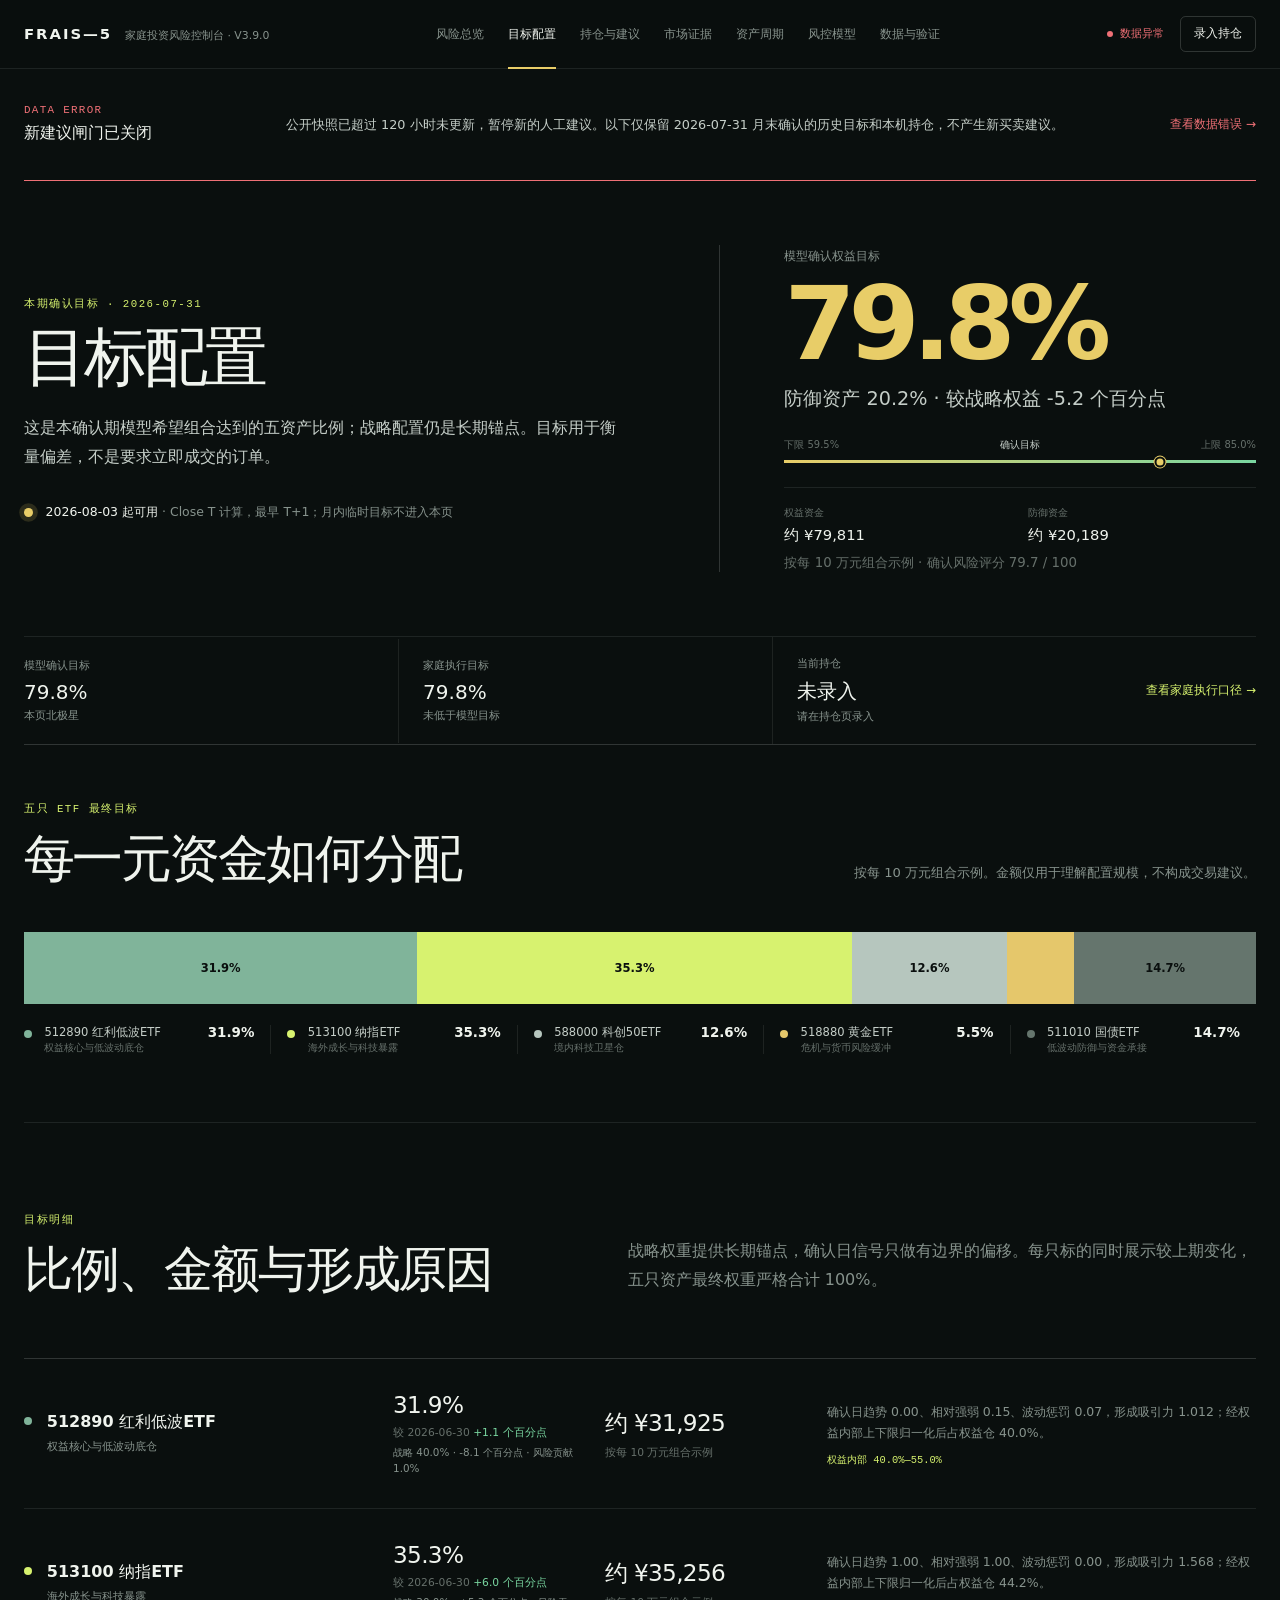
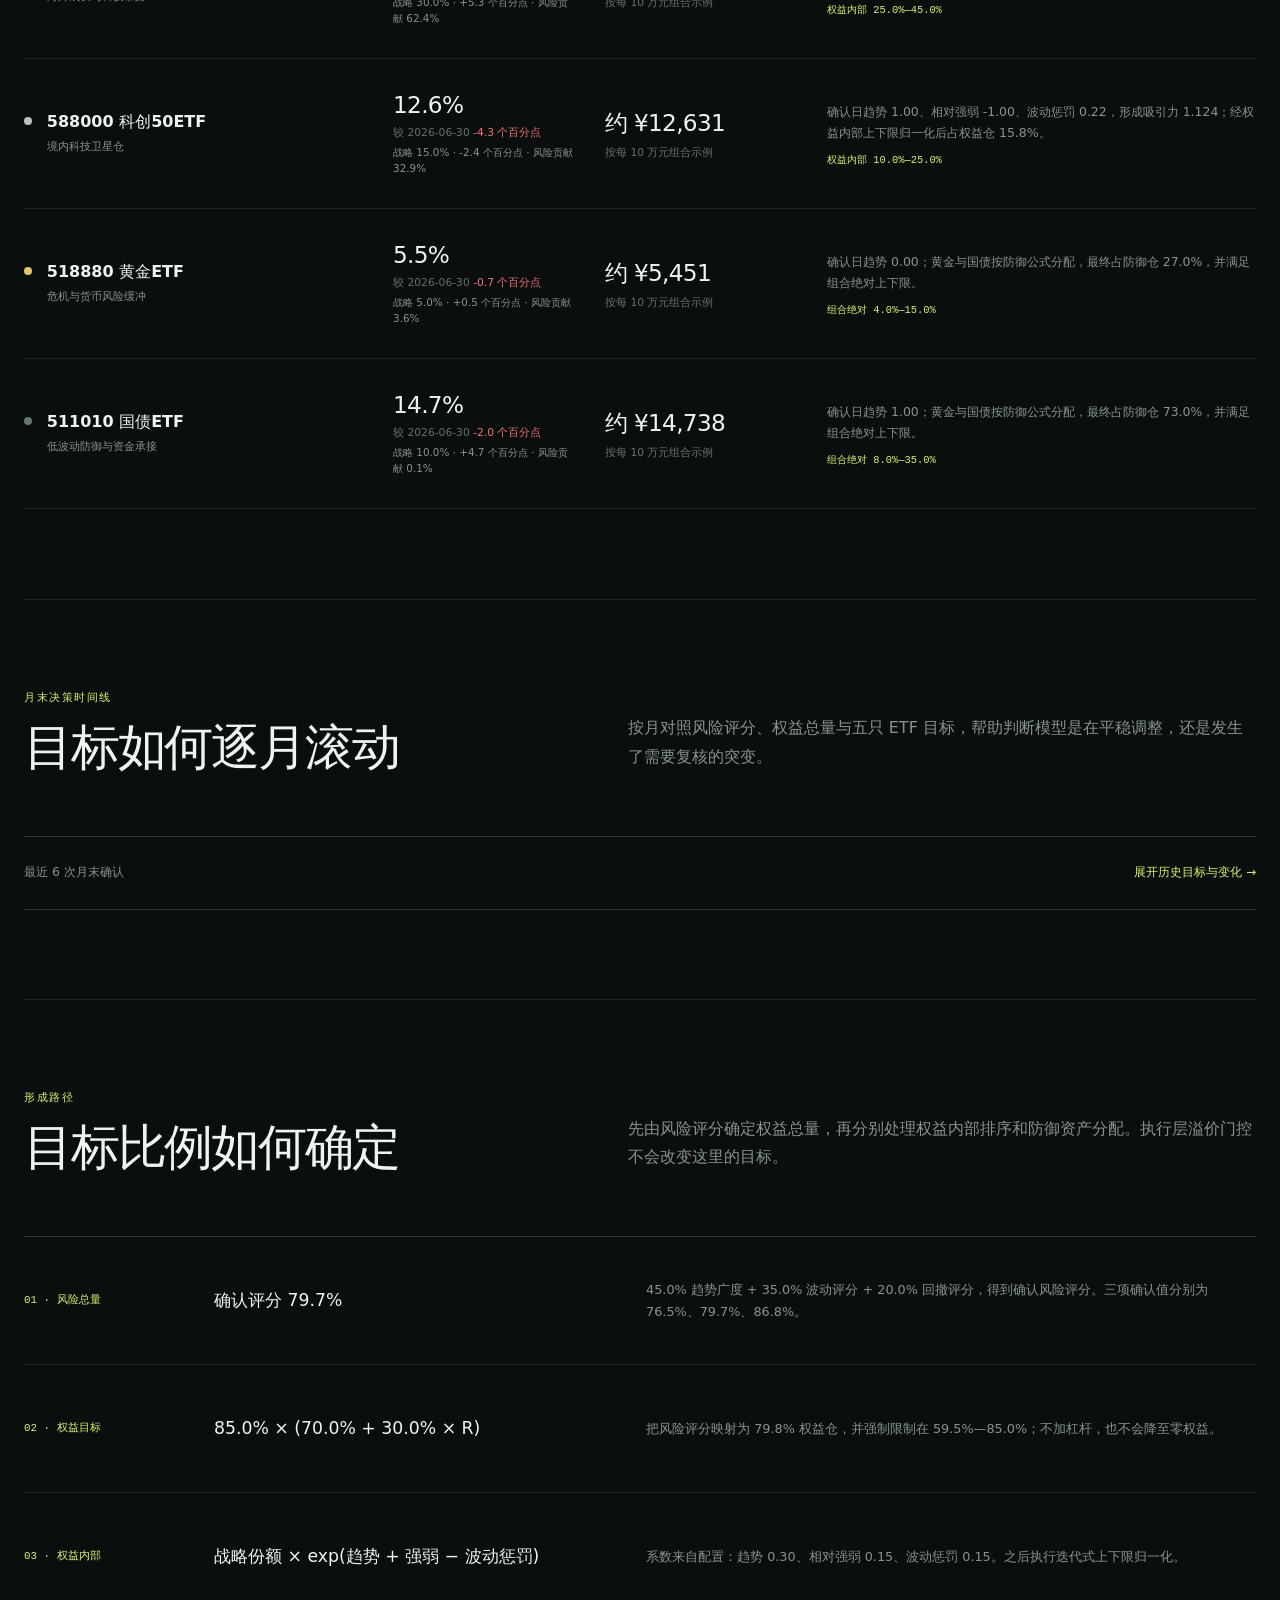
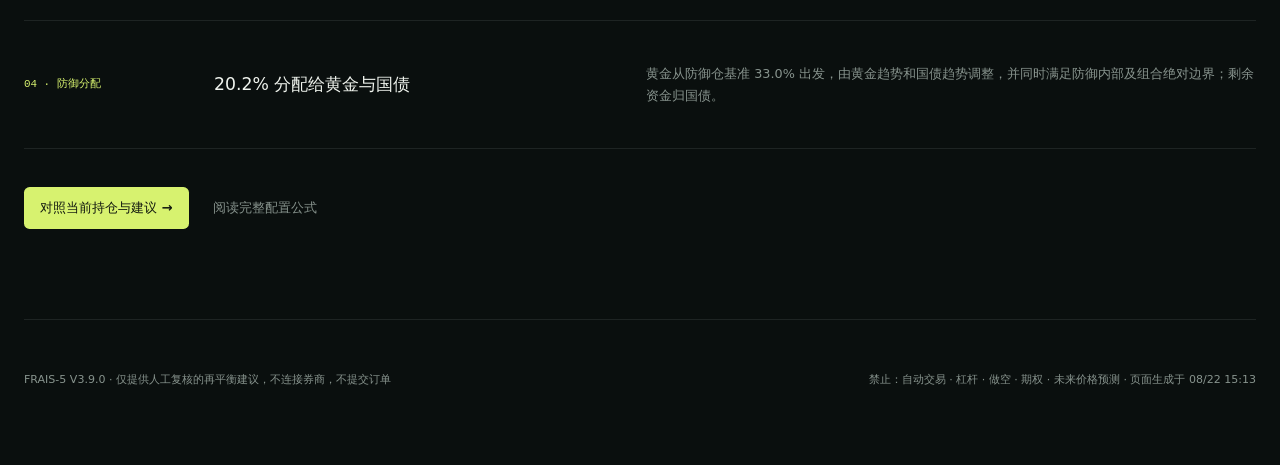
==== commit 951f7c94: "data: refresh FRAIS-5 public snapshot" ====
--- a/allocation/index.html
+++ b/allocation/index.html
@@ -8,8 +8,8 @@
     <meta name="description" content="FRAIS-5 月末确认目标配置：五只 ETF 的目标占比、目标金额与形成原因。" />
     <link rel="icon" href="data:image/svg+xml,%3Csvg xmlns='http://www.w3.org/2000/svg' viewBox='0 0 64 64'%3E%3Crect width='64' height='64' rx='16' fill='%230a0f0e'/%3E%3Cpath d='M16 16h33v8H25v8h20v8H25v16h-9z' fill='%23d7f26f'/%3E%3C/svg%3E" />
     <title>目标配置 · FRAIS-5</title>
-    <script type="module" crossorigin src="../assets/main-D2Res7Eh.js"></script>
-    <link rel="stylesheet" crossorigin href="../assets/main-CxlRmW1p.css">
+    <script type="module" crossorigin src="../assets/main-BdGz_Hta.js"></script>
+    <link rel="stylesheet" crossorigin href="../assets/main-DfcuwRWG.css">
   </head>
   <body data-page="allocation" data-root="../">
     <a class="skip-link" href="#main">跳到主要内容</a>
--- a/assets/main-DfcuwRWG.css
+++ b/assets/main-DfcuwRWG.css
@@ -0,0 +1 @@
+:root{--lightningcss-light: ;--lightningcss-dark:initial;color-scheme:dark;--bg:#0a0f0e;--surface:#111816;--surface-2:#17201d;--ink:#f0f4ee;--soft:#c5cec8;--muted:#87938d;--faint:#66706b;--line:#e9f3ec17;--line-strong:#e9f3ec2b;--accent:#d7f26f;--positive:#79d6a0;--negative:#ef7076;--warning:#e8cd68;--content:1320px;background:var(--bg);color:var(--ink);font-synthesis:none;text-rendering:optimizelegibility;font-family:-apple-system,BlinkMacSystemFont,PingFang SC,Microsoft YaHei,system-ui,sans-serif}*{box-sizing:border-box}html{scroll-behavior:smooth;scroll-padding-top:92px}body{background:var(--bg);min-width:320px;color:var(--ink);margin:0}button,input{color:inherit;font:inherit}a{color:inherit}button:focus-visible,a:focus-visible,input:focus-visible,select:focus-visible,summary:focus-visible{outline:2px solid var(--accent);outline-offset:3px}.skip-link{z-index:100;background:var(--accent);color:#12180f;padding:.7rem 1rem;text-decoration:none;position:fixed;top:-4rem;left:1rem}.skip-link:focus{top:1rem}.visually-hidden{clip:rect(0, 0, 0, 0)!important;white-space:nowrap!important;border:0!important;width:1px!important;height:1px!important;margin:-1px!important;padding:0!important;position:absolute!important;overflow:hidden!important}.boot-screen,.fatal{text-align:center;place-content:center;justify-items:center;gap:1.2rem;min-height:100svh;padding:2rem;display:grid}.boot-screen span{border:1px solid var(--line-strong);width:5rem;height:5rem;color:var(--accent);border-radius:50%;place-items:center;font:500 1.1rem/1 IBM Plex Mono,monospace;animation:1.8s ease-in-out infinite pulse;display:grid}.boot-screen p,.fatal p{color:var(--muted)}.fatal h1{letter-spacing:-.06em;max-width:700px;margin:0;font-size:clamp(2.3rem,6vw,5rem)}.shell{--regime:var(--warning);min-height:100svh}.topbar{z-index:20;border-bottom:1px solid var(--line);-webkit-backdrop-filter:blur(18px);backdrop-filter:blur(18px);background:#0a0f0ee8;position:sticky;top:0}.topbar-inner{width:min(var(--content), calc(100% - 48px));grid-template-columns:auto 1fr auto;align-items:center;gap:clamp(1.5rem,4vw,4rem);min-height:68px;margin:0 auto;display:grid}.brand{white-space:nowrap;align-items:baseline;gap:.8rem;text-decoration:none;display:flex}.brand b{letter-spacing:.13em;font-size:.93rem}.brand span{color:var(--muted);font-size:.68rem}.page-nav{justify-content:center;align-items:stretch;gap:1.5rem;height:68px;display:flex}.page-nav a{color:var(--muted);white-space:nowrap;align-items:center;font-size:.76rem;text-decoration:none;transition:color .18s;display:flex;position:relative}.page-nav a:hover,.page-nav a[aria-current=page]{color:var(--ink)}.page-nav a[aria-current=page]:after{content:"";background:var(--regime);height:2px;position:absolute;bottom:-1px;left:0;right:0}.nav-short{display:none}.top-actions{white-space:nowrap;align-items:center;gap:1rem;display:flex}.data-stamp{color:var(--muted);align-items:center;gap:.45rem;font:.66rem/1 IBM Plex Mono,monospace;display:flex}.data-stamp i{background:currentColor;border-radius:50%;width:.4rem;height:.4rem}.data-stamp.data-good{color:var(--positive)}.data-stamp.data-bad{color:var(--negative)}.quiet-button,.primary,.secondary,.text-button,.danger-link{cursor:pointer;border:0;transition:transform .18s,border-color .18s,background .18s,color .18s}.quiet-button{border:1px solid var(--line-strong);background:0 0;border-radius:.35rem;padding:.55rem .8rem;font-size:.74rem}.quiet-button:hover,.secondary:hover{border-color:var(--accent);background:#d7f26f0f}.quiet-button:active,.primary:active,.secondary:active{transform:scale(.98)}main,footer{width:min(var(--content), calc(100% - 48px));margin:0 auto}.data-error-banner{border-bottom:1px solid var(--negative);grid-template-columns:230px 1fr auto;align-items:center;gap:2rem;min-height:112px;padding:1.5rem 0;display:grid}.data-error-banner span,.data-error-banner strong{display:block}.data-error-banner span{color:var(--negative);letter-spacing:.12em;font:500 .68rem/1 IBM Plex Mono,monospace}.data-error-banner strong{margin-top:.5rem;font-size:1rem}.data-error-banner p{color:var(--soft);margin:0;font-size:.8rem;line-height:1.7}.data-error-banner a{color:var(--negative);white-space:nowrap;font-size:.76rem;text-decoration:none}.risk-hero{border-bottom:1px solid var(--line);grid-template-columns:1.15fr .85fr;align-items:center;gap:clamp(3rem,8vw,8rem);min-height:540px;padding:4rem 0;display:grid;position:relative}.risk-hero:before{content:"";z-index:-1;background:color-mix(in srgb, var(--regime) 10%, transparent);filter:blur(100px);pointer-events:none;border-radius:50%;width:32rem;height:32rem;position:absolute;top:8%;right:2%}.eyebrow{color:var(--accent);letter-spacing:.14em;text-transform:uppercase;margin:0 0 1rem;font:500 .67rem/1.5 IBM Plex Mono,monospace}.risk-hero-label{color:var(--muted);font-size:.82rem;display:block}.risk-hero h1{color:var(--regime);letter-spacing:-.075em;margin:.7rem 0 0;font-size:clamp(4.7rem,8vw,6rem);font-weight:560;line-height:.9}.risk-observation{border-left:1px solid var(--line-strong);padding-left:clamp(2rem,5vw,5rem)}.risk-observation h2{letter-spacing:-.06em;margin:0;font-size:clamp(2.4rem,5vw,4.25rem);font-weight:560;line-height:.95}.risk-observation h2 span{color:var(--regime);letter-spacing:0;margin-top:.9rem;font-size:.32em;display:block}.lead{max-width:42rem;color:var(--soft);margin:2.2rem 0 0;font-size:clamp(1rem,1.7vw,1.28rem);line-height:1.8}.signal-stamp{color:var(--muted);align-items:center;gap:.8rem;margin-top:2rem;font-size:.78rem;display:flex}.signal-stamp i{background:var(--regime);width:.55rem;height:.55rem;box-shadow:0 0 0 .3rem color-mix(in srgb, var(--regime) 15%, transparent);border-radius:50%}.signal-stamp strong{color:var(--ink);font-weight:500}.score{aspect-ratio:1;justify-self:center;place-items:center;width:min(28vw,320px);display:grid;position:relative}.score-ring{background:conic-gradient(var(--regime) calc(var(--score) * 1%), #ffffff12 0);border-radius:50%;transition:background .5s;position:absolute;inset:0;transform:rotate(-90deg);-webkit-mask:radial-gradient(circle,#0000 0 58%,#000 59%);mask:radial-gradient(circle,#0000 0 58%,#000 59%)}.score>div:last-child{text-align:center;gap:.65rem;display:grid}.score strong{letter-spacing:-.07em;font-size:clamp(3.6rem,7vw,6.4rem);font-weight:500;line-height:1}.score span{color:var(--muted);letter-spacing:.08em;font:.68rem/1.3 IBM Plex Mono,monospace}.compact-score{justify-self:start;width:min(18vw,180px);margin-top:2rem}.compact-score strong{font-size:clamp(2.5rem,4vw,3.8rem)}.status-rail{border-bottom:1px solid var(--line-strong);grid-template-columns:repeat(4,1fr);display:grid}.status-rail>div{min-width:0;padding:1.3rem 1.5rem}.status-rail>div:first-child{padding-left:0}.status-rail>div+div{border-left:1px solid var(--line)}.status-rail span,.status-rail small{color:var(--muted);font-size:.68rem;display:block}.status-rail strong{margin:.5rem 0 .35rem;font-size:1.2rem;font-weight:530;display:block}.page-intro{border-bottom:1px solid var(--line);flex-direction:column;justify-content:center;align-items:flex-start;min-height:300px;padding:3.5rem 0;display:flex}.page-intro h1{letter-spacing:-.055em;max-width:900px;margin:0;font-size:clamp(3rem,5vw,4.5rem);font-weight:600;line-height:.94}.page-intro>p:not(.eyebrow){max-width:680px;color:var(--soft);margin:1.6rem 0 0;font-size:1rem;line-height:1.75}.page-intro>.primary{margin-top:2rem}.page-intro>.page-links{margin-top:1.8rem}.model-intro{min-height:420px}.section{border-bottom:1px solid var(--line);padding:clamp(4.5rem,7vw,6rem) 0}.section.first{padding-top:3.25rem}.section.compact{padding-top:5rem;padding-bottom:5rem}.section-head{grid-template-columns:minmax(0,.9fr) minmax(330px,1.1fr);align-items:end;gap:clamp(2rem,7vw,7rem);margin-bottom:4rem;display:grid}.section-head h2{letter-spacing:-.045em;max-width:46rem;margin:0;font-size:clamp(2.15rem,3.8vw,3.65rem);font-weight:550;line-height:1.03}.section-head>p{max-width:48rem;color:var(--muted);margin:0;line-height:1.8}.factor-list{border-top:1px solid var(--line-strong)}.factor{border-bottom:1px solid var(--line);grid-template-columns:5rem minmax(260px,.85fr) minmax(320px,1.15fr);align-items:center;gap:2.4rem;min-height:9.5rem;display:grid}.factor-index{color:var(--accent);font:500 .8rem/1 IBM Plex Mono,monospace}.factor-title{justify-content:space-between;align-items:baseline;gap:1rem;display:flex}.factor-title h3{margin:0;font-size:1.08rem;font-weight:550}.factor-title strong{font-size:1.65rem;font-weight:500}.track{background:#ffffff12;height:3px;margin-top:1rem}.track i{background:var(--regime);height:100%;transition:width .7s cubic-bezier(.2,.8,.2,1);display:block}.factor-score>span{color:var(--faint);margin-top:.45rem;font:.64rem/1.3 IBM Plex Mono,monospace;display:block}.factor-score .track{margin-top:.55rem}.factor>p{color:var(--muted);font-size:.86rem;line-height:1.7}.factor>p strong{color:var(--soft);font-weight:500}.history-band{grid-template-columns:190px 1fr;align-items:end;gap:3rem;min-height:260px;margin-top:4rem;display:grid}.history-band span{color:var(--muted);font-size:.75rem;display:block}.history-band strong{margin-top:.6rem;font-size:2.5rem;font-weight:500;display:block}.history-band small{color:var(--faint);margin-top:.5rem;display:block}.sparkline{width:100%;height:190px;display:block;overflow:visible}.sparkline path{fill:none;stroke:var(--regime);stroke-width:2px;vector-effect:non-scaling-stroke}.risk-delta-strip{border-top:1px solid var(--line-strong);border-bottom:1px solid var(--line-strong);grid-template-columns:repeat(4,1fr);margin-top:4rem;display:grid}.risk-delta-strip>div{min-width:0;padding:1.4rem 1.5rem}.risk-delta-strip>div:first-child{padding-left:0}.risk-delta-strip>div+div{border-left:1px solid var(--line)}.risk-delta-strip span{color:var(--muted);font-size:.72rem;display:block}.risk-delta-strip strong{letter-spacing:-.03em;margin-top:.6rem;font-size:1.45rem;font-weight:520;display:block}.risk-delta-strip small{color:var(--faint);margin-top:.4rem;font-size:.67rem;line-height:1.4;display:block}.risk-concentration{border-top:1px solid var(--line-strong);border-bottom:1px solid var(--line-strong);grid-template-columns:minmax(300px,.8fr) minmax(420px,1.2fr) auto;align-items:center;gap:clamp(2rem,5vw,5rem);min-height:132px;margin-bottom:3rem;padding:1.5rem 0;display:grid}.risk-concentration span,.risk-concentration strong{display:block}.risk-concentration span{color:var(--warning);letter-spacing:.12em;font:500 .68rem/1 IBM Plex Mono,monospace}.risk-concentration strong{max-width:34rem;margin-top:.55rem;font-size:1.2rem;font-weight:550;line-height:1.4}.risk-concentration p{color:var(--muted);margin:0;font-size:.78rem;line-height:1.75}.risk-concentration small{max-width:150px;color:var(--faint);font-size:.67rem;line-height:1.55}.risk-ownership{grid-template-columns:minmax(280px,.75fr) minmax(480px,1.25fr);align-items:start;gap:clamp(3rem,7vw,7rem);display:grid}.risk-ownership-summary h3{letter-spacing:-.04em;max-width:26rem;margin:0;font-size:clamp(1.8rem,3.2vw,3rem);font-weight:550;line-height:1.1}.risk-ownership-summary>p:not(.eyebrow){max-width:34rem;color:var(--muted);font-size:.84rem;line-height:1.8}.risk-ownership-summary dl{grid-template-columns:1fr 1fr;gap:1rem;margin:2rem 0 0;display:grid}.risk-ownership-summary dl div{border-top:1px solid var(--line);padding-top:.8rem}.risk-ownership-summary dt{color:var(--faint);font-size:.68rem}.risk-ownership-summary dd{margin:.45rem 0 0;font-size:1.25rem}.risk-owner-list{border-top:1px solid var(--line)}.risk-owner{border-bottom:1px solid var(--line);grid-template-columns:minmax(120px,.55fr) minmax(260px,1.45fr) 76px;align-items:center;gap:1.2rem;min-height:92px;display:grid}.risk-owner-name strong{font-size:.81rem;font-weight:540;display:block}.risk-owner-name small{color:var(--faint);margin-top:.3rem;font:.62rem/1.3 IBM Plex Mono,monospace;display:block}.risk-owner-scales{gap:.65rem;display:grid}.risk-owner-scales>div{grid-template-columns:82px 1fr;align-items:center;gap:.7rem;display:grid}.risk-owner-scales span{color:var(--faint);font:.62rem/1.2 IBM Plex Mono,monospace}.risk-owner-value{text-align:right;font-size:.8rem;font-weight:540}.risk-owner-track{background:#ffffff0f;height:4px;display:block}.risk-owner-track b{transform-origin:0;height:100%;animation:.7s cubic-bezier(.2,.8,.2,1) both grow-line;display:block}.risk-owner-track.capital b{background:var(--soft);opacity:.62}.risk-owner-track.risk b{background:var(--regime)}.risk-owner-track.diversifier b{background:var(--positive);background-image:repeating-linear-gradient(135deg,#0000 0 3px,#0a0f0e73 3px 5px)}.market-intro,.cycle-intro{min-height:340px}.cycle-section{padding-top:2.5rem}.cycle-read-guide{border-top:1px solid var(--line-strong);border-bottom:1px solid var(--line-strong);grid-template-columns:1.08fr 1.12fr 1fr 1fr 1.15fr;margin-top:2.4rem;display:grid}.cycle-read-guide>div{min-width:0;padding:1.3rem 1.2rem 1.45rem}.cycle-read-guide>div:first-child{padding-left:0}.cycle-read-guide>div+div{border-left:1px solid var(--line)}.cycle-read-guide span{color:var(--accent);font:.6rem/1 IBM Plex Mono,monospace}.cycle-read-guide strong{margin-top:.6rem;font-size:.78rem;font-weight:540;display:block}.cycle-read-guide small{color:var(--faint);margin-top:.45rem;font-size:.64rem;line-height:1.55;display:block}.cycle-controls{border-top:1px solid var(--line-strong);border-bottom:1px solid var(--line-strong);grid-template-columns:auto minmax(320px,1fr) 180px;align-items:end;gap:2rem;padding:1.2rem 0 1.5rem;display:grid}.cycle-controls span{color:var(--muted);letter-spacing:.06em;justify-content:space-between;gap:1rem;margin-bottom:.65rem;font-size:.67rem;display:flex}.cycle-controls b{color:var(--ink)}.cycle-controls input{height:2px;accent-color:var(--accent);border:0;padding:0}.cycle-controls select{padding:.48rem .6rem;font-size:.72rem}.cycle-buttons{display:flex}.cycle-buttons button{border:1px solid var(--line-strong);min-height:35px;color:var(--muted);cursor:pointer;background:0 0;padding:.45rem .75rem}.cycle-buttons button+button{border-left:0}.cycle-buttons button[aria-pressed=true]{background:var(--accent);color:#111815}.cycle-status{border-bottom:1px solid var(--line);min-height:45px;color:var(--muted);flex-wrap:wrap;align-items:center;gap:.7rem 1.4rem;font:.62rem/1.4 IBM Plex Mono,monospace;display:flex}.cycle-status strong{color:var(--ink)}.cycle-status small{color:var(--faint);margin-left:auto}.cycle-summary{border-bottom:1px solid var(--line-strong);grid-template-columns:repeat(4,1fr);display:grid}.cycle-summary>div{min-width:0;padding:1.5rem}.cycle-summary>div:first-child{padding-left:0}.cycle-summary>div+div{border-left:1px solid var(--line)}.cycle-summary span{min-height:2em;color:var(--muted);font-size:.67rem;display:block}.cycle-summary strong{letter-spacing:-.04em;margin-top:.5rem;font-size:1.8rem;font-weight:520;display:block}.cycle-summary strong small{color:var(--faint);letter-spacing:0;font-size:.75rem}.cycle-scroll{min-width:1180px;padding-top:2rem}.cycle-section{overflow:hidden}[data-cycle-board]{overflow-x:auto}.cycle-heads{grid-template-columns:repeat(7,1fr);gap:.45rem;margin-bottom:.45rem;display:grid}.cycle-heads>div{border-top:3px solid var(--cycle-color);background:color-mix(in srgb, var(--cycle-color) 10%, transparent);padding:.75rem}.cycle-heads strong{color:var(--cycle-color);font-size:1rem}.cycle-heads span{float:right;color:var(--faint);font:.65rem/1.5 IBM Plex Mono,monospace}.cycle-grid{grid-template-rows:repeat(8,132px);grid-template-columns:repeat(7,1fr);grid-auto-flow:column;gap:.45rem;display:grid}.cycle-tile{border:1px solid color-mix(in srgb, var(--cycle-color) 45%, var(--line));background:color-mix(in srgb, var(--cycle-color) 8%, var(--surface));min-width:0;padding:.7rem;transition:opacity .18s,transform .18s,border-color .18s;position:relative}.cycle-tile:hover,.cycle-tile:focus{z-index:5;border-color:var(--cycle-color);outline:0;transform:translateY(-3px)}.cycle-tile.is-pending{border-style:dashed;border-color:color-mix(in srgb, var(--cycle-color) 28%, var(--line));background:color-mix(in srgb, var(--cycle-color) 2%, var(--surface))}.cycle-tile.is-pending .cycle-no-data{opacity:.72}.cycle-tile.is-muted{opacity:.17}.cycle-tile>div{justify-content:space-between;gap:.5rem;display:flex}.cycle-tile h3{color:var(--ink);white-space:nowrap;text-overflow:ellipsis;margin:0;font-size:.72rem;font-weight:560;overflow:hidden}.cycle-tile>div>span{color:var(--muted);font:.6rem/1.2 IBM Plex Mono,monospace}.cycle-tile>small{color:var(--faint);letter-spacing:.05em;margin-top:.25rem;font:.52rem/1.2 IBM Plex Mono,monospace;display:block}.cycle-spark{width:100%;height:38px;margin-top:.25rem;display:block}.cycle-spark line{stroke:var(--line);stroke-width:.6px}.cycle-spark polyline{fill:none;stroke-width:1.6px;vector-effect:non-scaling-stroke}.cycle-no-data{height:38px;color:var(--faint);align-items:center;font-size:.55rem;display:flex}.cycle-tile>dl{grid-template-columns:1fr 1fr;gap:.5rem;margin:0;display:grid}.cycle-tile>dl div{min-width:0}.cycle-tile dt{color:var(--faint);white-space:nowrap;text-overflow:ellipsis;font-size:.52rem;overflow:hidden}.cycle-tile dd{color:var(--ink);margin:.15rem 0 0;font:.62rem/1.2 IBM Plex Mono,monospace}.cycle-tile>footer{color:var(--faint);justify-content:space-between;margin-top:.4rem;font-size:.5rem;display:flex}.cycle-tile>aside{z-index:10;border:1px solid var(--line-strong);background:#111817;width:280px;max-height:390px;padding:1rem;display:none;position:absolute;bottom:calc(100% + .45rem);left:50%;overflow:auto;transform:translate(-50%);box-shadow:0 14px 35px #00000073}.cycle-tile:hover>aside,.cycle-tile:focus>aside{display:block}.cycle-tile>aside strong{font-size:.95rem}.cycle-tile>aside p{color:var(--muted);font-size:.63rem;line-height:1.65}.cycle-tile>aside em{color:var(--warning);font-style:normal}.cycle-tile>aside dl{border-top:1px solid var(--line);margin:.8rem 0}.cycle-tile>aside dl div{justify-content:space-between;padding-top:.45rem;display:flex}.cycle-tile>aside dd{margin:0}.cycle-tile>aside a{color:var(--accent);font-size:.63rem}.market-workspace-section{padding-top:2.5rem}.market-toolbar{grid-template-columns:1fr auto;align-items:end;gap:2rem;margin-bottom:3rem;display:grid}.asset-switcher{border-top:1px solid var(--line-strong);border-bottom:1px solid var(--line-strong);grid-template-columns:repeat(5,1fr);display:grid}.asset-switcher button,.range-switcher button{color:var(--muted);cursor:pointer;background:0 0;border:0}.asset-switcher button{text-align:left;border-right:1px solid var(--line);min-height:72px;padding:1rem;transition:color .18s,background .18s}.asset-switcher button:first-child{padding-left:0}.asset-switcher button:last-child{border-right:0}.asset-switcher button:hover,.asset-switcher button[aria-pressed=true]{color:var(--ink);background:#d7f26f09}.asset-switcher button[aria-pressed=true]{box-shadow:inset 0 2px var(--regime)}.asset-switcher span{font-size:.76rem;font-weight:540;display:block}.asset-switcher small{color:var(--faint);margin-top:.4rem;font:.59rem/1.4 IBM Plex Mono,monospace;display:block}.range-switcher{border:1px solid var(--line-strong);border-radius:.35rem;gap:.25rem;padding:.25rem;display:flex}.range-switcher button{white-space:nowrap;border-radius:.22rem;padding:.48rem .65rem;font-size:.69rem}.range-switcher button[aria-pressed=true]{background:var(--accent);color:#12180f}.market-metrics{margin-bottom:3rem}.market-layout{grid-template-columns:minmax(0,1fr) 285px;align-items:stretch;gap:3rem;display:grid}.market-chart{border-top:1px solid var(--line-strong);border-bottom:1px solid var(--line-strong);min-width:0;min-height:620px;padding:1.2rem 0 0;transition:opacity .2s,transform .2s}.market-chart.is-changing{opacity:.35;transform:translateY(4px)}.chart-legend{min-height:34px;color:var(--muted);flex-wrap:wrap;align-items:center;gap:.8rem 1.5rem;font-size:.67rem;display:flex}.chart-legend span{align-items:center;gap:.45rem;display:flex}.chart-legend i{width:18px;height:2px;display:block}.legend-price{background:var(--accent)}.legend-ma63{background:var(--positive)}.legend-ma252{background:var(--warning)}.chart-range-label{color:var(--faint);margin-left:auto;font-family:IBM Plex Mono,monospace}.chart-canvas{position:relative}.chart-canvas svg{touch-action:pan-y;width:100%;height:auto;display:block}.chart-canvas svg:focus-visible{outline:2px solid var(--accent);outline-offset:4px}.chart-grid line{stroke:var(--line);stroke-width:1px;vector-effect:non-scaling-stroke}.chart-grid text,.axis-date,.volume-label{fill:var(--faint);font-family:IBM Plex Mono,monospace;font-size:10px}.price-area{fill:color-mix(in srgb, var(--regime) 8%, transparent)}.price-line,.ma-line{fill:none;vector-effect:non-scaling-stroke}.price-line{stroke:var(--accent);stroke-width:2px}.ma-line{stroke-width:1.25px;stroke-dasharray:5 4;opacity:.85}.ma63{stroke:var(--positive)}.ma252{stroke:var(--warning)}.volume-divider{stroke:var(--line-strong);stroke-width:1px;vector-effect:non-scaling-stroke}.volume-bar{fill:var(--positive);opacity:.48}.volume-bar.down{fill:var(--negative);opacity:.42}.chart-crosshair{stroke:var(--soft);stroke-width:1px;stroke-dasharray:3 4;opacity:0;vector-effect:non-scaling-stroke;pointer-events:none}.chart-crosshair.visible{opacity:.6}.market-tooltip{z-index:3;border:1px solid var(--line-strong);pointer-events:none;background:#080c0bf0;border-radius:.3rem;min-width:190px;padding:.75rem .85rem;position:absolute;top:3.2rem;transform:translate(-20%);box-shadow:0 12px 40px #00000052}.market-tooltip strong,.market-tooltip span{display:block}.market-tooltip strong{margin-bottom:.4rem;font-size:.72rem}.market-tooltip span{color:var(--muted);font:.63rem/1.6 IBM Plex Mono,monospace}.market-interpretation{border-top:1px solid var(--line-strong);border-left:1px solid var(--line);border-bottom:1px solid var(--line-strong);padding:2rem 0 1.5rem 2rem}.market-interpretation h3{letter-spacing:-.035em;margin:0;font-size:1.6rem;font-weight:550;line-height:1.15}.market-interpretation>p:not(.eyebrow){color:var(--muted);font-size:.78rem;line-height:1.75}.market-interpretation p strong{color:var(--ink);font-weight:550}.market-interpretation dl{border-top:1px solid var(--line);margin:2rem 0}.market-interpretation dl div{border-bottom:1px solid var(--line);justify-content:space-between;gap:1rem;padding:.7rem 0;display:flex}.market-interpretation dt,.market-interpretation dd{font-size:.69rem}.market-interpretation dt{color:var(--faint)}.market-interpretation dd{text-align:right;margin:0}.market-interpretation>small{color:var(--faint);font-size:.67rem;line-height:1.65;display:block}.correlation-layout{grid-template-columns:minmax(0,1fr) 330px;align-items:start;gap:clamp(3rem,7vw,7rem);display:grid}.correlation-table th,.correlation-table td{text-align:center}.correlation-table th:first-child{text-align:left;min-width:145px}.correlation-table tbody th strong,.correlation-table tbody th small{display:block}.correlation-table tbody th strong{color:var(--ink);font-size:.74rem}.correlation-table tbody th small{color:var(--faint);margin-top:.25rem;font:.61rem/1 IBM Plex Mono,monospace}.correlation-cell{background:color-mix(in srgb, var(--accent) calc(var(--strength) * 36%), transparent);border-radius:.2rem;place-items:center;width:48px;height:36px;font:.66rem/1 IBM Plex Mono,monospace;display:inline-grid}.correlation-cell.inverse{background:color-mix(in srgb, var(--positive) calc(var(--strength) * 34%), transparent)}.correlation-layout aside{border-left:1px solid var(--line);padding-left:2rem}.correlation-layout aside h3{margin:0;font-size:1.7rem;font-weight:540}.correlation-layout aside p:not(.eyebrow){color:var(--muted);font-size:.82rem;line-height:1.8}.correlation-layout aside p strong{color:var(--ink);font-weight:550}.correlation-layout aside small{color:var(--faint);font-size:.67rem;line-height:1.7}.evidence-notes{border-top:1px solid var(--line-strong);grid-template-columns:repeat(3,1fr);display:grid}.evidence-notes article{border-bottom:1px solid var(--line);min-height:180px;padding:1.8rem 2rem 1.5rem 0}.evidence-notes article+article{border-left:1px solid var(--line);padding-left:2rem}.evidence-notes span{color:var(--accent);font:.66rem/1 IBM Plex Mono,monospace}.evidence-notes h3{margin:1rem 0 .6rem;font-size:1rem;font-weight:550}.evidence-notes p{color:var(--muted);margin:0;font-size:.76rem;line-height:1.7}.decision-path{border-top:1px solid var(--line-strong);border-bottom:1px solid var(--line-strong);grid-template-columns:1fr 32px 1fr 32px 1fr;align-items:center;display:grid}.decision-path>div{padding:1.5rem 0}.decision-path>i{background:var(--line-strong);height:1px}.decision-path span{color:var(--accent);font:.68rem/1 IBM Plex Mono,monospace}.decision-path strong{margin-top:.65rem;font-size:.9rem;display:block}.decision-path p{color:var(--soft);margin:.35rem 0 0;font-size:1.35rem}.page-links{flex-wrap:wrap;align-items:center;gap:1.5rem;margin-top:2.4rem;display:flex}.page-links a{color:var(--muted);font-size:.82rem;text-decoration:none}.page-links a:hover{color:var(--accent)}.page-links .primary-link{background:var(--accent);color:#12180f;border-radius:.35rem;padding:.75rem 1rem;font-weight:650}.metric-strip{border-top:1px solid var(--line-strong);border-bottom:1px solid var(--line-strong);grid-template-columns:repeat(4,1fr);margin-bottom:4rem;display:grid}.metric-strip>div{min-width:0;padding:1.45rem 1.6rem}.metric-strip>div:first-child{padding-left:0}.metric-strip>div+div{border-left:1px solid var(--line)}.metric-strip span,.audit-strip span{color:var(--muted);font-size:.72rem;display:block}.metric-strip strong{letter-spacing:-.03em;margin-top:.65rem;font-size:clamp(1.25rem,2vw,1.8rem);font-weight:500;display:block}.metric-strip strong.small-value{letter-spacing:0;font-size:1rem;line-height:1.5}.metric-strip small{color:var(--faint);margin-top:.45rem;font-size:.7rem;display:block}.table-scroll{overscroll-behavior-inline:contain;width:100%;overflow-x:auto}.table-edge{border-top:1px solid var(--line-strong)}table{border-collapse:collapse;white-space:nowrap;width:100%}th{color:var(--faint);text-align:right;border-bottom:1px solid var(--line-strong);padding:1rem .8rem;font-size:.67rem;font-weight:500}th:first-child,td:first-child{text-align:left;padding-left:0}td{text-align:right;border-bottom:1px solid var(--line);padding:1.25rem .8rem;font-size:.82rem}.asset-table tbody tr{transition:color .15s,background .15s}.asset-table tbody tr:hover,.asset-table tbody tr.active{color:var(--accent);background:#d7f26f06}.asset-select{width:100%;color:inherit;text-align:left;cursor:pointer;background:0 0;border:0;padding:0}.asset-select strong{font-size:.93rem;font-weight:550;display:block}.asset-select span{color:var(--muted);margin-top:.3rem;font-size:.66rem;display:block}.asset-table td small{color:var(--faint);margin-top:.28rem;font-size:.61rem;display:block}.asset-mobile-list{border-top:1px solid var(--line-strong);display:none}.asset-mobile-row{border-bottom:1px solid var(--line)}.asset-mobile-row summary{cursor:pointer;grid-template-columns:1fr 1.25fr auto;align-items:center;gap:1rem;min-height:86px;list-style:none;display:grid}.asset-mobile-row summary::-webkit-details-marker{display:none}.asset-mobile-row summary span>strong,.asset-mobile-row summary span>small{display:block}.asset-mobile-row summary span>small{color:var(--faint);margin-bottom:.35rem;font-size:.65rem}.asset-mobile-row summary>b{text-align:right;min-width:56px;font-size:.84rem}.asset-mobile-detail{padding:0 0 1.5rem}.asset-mobile-detail dl{grid-template-columns:1fr 1fr;gap:.7rem 1.25rem;margin:0;display:grid}.asset-mobile-detail dl div{border-top:1px solid var(--line);padding-top:.7rem}.asset-mobile-detail dt{color:var(--faint);font-size:.65rem}.asset-mobile-detail dd{margin:.35rem 0 0;font-size:.76rem}.asset-mobile-detail p{color:var(--muted);margin:1rem 0 0;font-size:.74rem;line-height:1.7}.positive{color:var(--positive)!important}.negative{color:var(--negative)!important}.warning{color:var(--warning)!important}.asset-inspector{border-top:1px solid var(--line-strong);grid-template-columns:.8fr 1fr 1.2fr;align-items:start;gap:3rem;margin-top:3rem;padding-top:2rem;display:grid}.asset-inspector h3{margin:0;font-size:2rem;font-weight:540}.asset-inspector>p:nth-child(3){color:var(--muted);margin:0;line-height:1.75}.asset-inspector>p strong{color:var(--ink);font-weight:500}.asset-inspector dl{gap:.7rem;margin:0;display:grid}.asset-inspector dl div{border-bottom:1px solid var(--line);justify-content:space-between;gap:1rem;padding-bottom:.65rem;display:flex}.asset-inspector dt{color:var(--muted);font-size:.72rem}.asset-inspector dd{margin:0;font-size:.76rem}.advice-meta{color:var(--muted);border-top:1px solid var(--line-strong);border-bottom:1px solid var(--line-strong);flex-wrap:wrap;gap:1.2rem 3rem;padding:1.2rem 0;font-size:.76rem;display:flex}.advice-meta strong{color:var(--ink);margin-left:.4rem;font-weight:500}.decision-note{border-top:2px solid var(--accent);max-width:58rem;margin-top:4rem;padding-top:1.5rem}.decision-note.blocked{border-color:var(--negative)}.decision-note.calm{border-color:var(--positive)}.decision-note>strong{font-size:clamp(1.7rem,4vw,3rem);font-weight:540}.decision-note p{color:var(--muted);line-height:1.75}.text-button{color:var(--accent);background:0 0;padding:.5rem 0}.advice-list{border-top:1px solid var(--line-strong);margin-top:3rem}.advice-row{border-bottom:1px solid var(--line);grid-template-columns:220px 180px 1fr;align-items:center;gap:2rem;min-height:7rem;display:grid}.advice-row.muted{opacity:.5}.advice-row span{color:var(--muted);font:.7rem/1.4 IBM Plex Mono,monospace;display:block}.advice-row strong{margin-top:.25rem;font-weight:540;display:block}.advice-row b{font-size:1.05rem;font-weight:540}.advice-row b small{color:var(--muted);margin-top:.35rem;font-size:.62rem;font-weight:400;display:block}.advice-row p{color:var(--muted);margin:0;font-size:.81rem;line-height:1.65}.gate-scale{grid-template-columns:1.5fr 1.5fr 2fr 1fr;margin-top:1rem;display:grid}.gate-scale span{border-top:3px solid var(--positive);border-bottom:1px solid var(--line);min-height:78px;color:var(--muted);padding:1rem;font-size:.73rem}.gate-scale span:nth-child(2){border-top-color:var(--warning)}.gate-scale span:nth-child(3){border-top-color:#ee9b62}.gate-scale span:nth-child(4){border-top-color:var(--negative)}.gate-scale b{color:var(--ink);font:500 .8rem/1.7 IBM Plex Mono,monospace}.policy-rail{border-top:1px solid var(--line-strong);border-bottom:1px solid var(--line-strong);grid-template-columns:1fr 40px 1fr 40px 1fr;align-items:center;margin:0 0 4rem;display:grid}.policy-rail>div{padding:1.2rem 0}.policy-rail>i{color:var(--faint);text-align:center;font-style:normal}.policy-rail span{color:var(--muted);font-size:.7rem;display:block}.policy-rail strong{margin-top:.5rem;font-size:1.35rem;font-weight:520;display:block}.decision-brief{border-bottom:1px solid var(--line-strong);grid-template-columns:minmax(280px,.75fr) minmax(560px,1.25fr);align-items:start;gap:clamp(3rem,7vw,7rem);padding:3.5rem 0;display:grid}.decision-brief-title h2{letter-spacing:-.045em;max-width:34rem;margin:0;font-size:clamp(2rem,3.7vw,3.5rem);font-weight:550;line-height:1.06}.decision-brief-title>p:not(.eyebrow){max-width:34rem;color:var(--muted);margin:1.2rem 0 0;font-size:.82rem;line-height:1.75}.decision-brief-ledger{border-top:1px solid var(--line-strong)}.decision-brief-ledger>div{border-bottom:1px solid var(--line);grid-template-columns:120px minmax(220px,1fr) minmax(170px,.7fr);align-items:center;gap:1.5rem;min-height:78px;display:grid}.decision-brief-ledger span,.decision-brief-ledger small{color:var(--muted);font-size:.69rem;line-height:1.5}.decision-brief-ledger strong{font-size:.82rem;font-weight:540;line-height:1.55}.household-policy-summary{border-top:1px solid var(--line-strong);border-bottom:1px solid var(--line-strong);grid-template-columns:180px 1fr;align-items:start;gap:1.5rem 3rem;margin:0 0 4rem;padding:1.5rem 0;display:grid}.household-policy-summary>div span{color:var(--muted);font-size:.7rem;display:block}.household-policy-summary>div strong{margin-top:.55rem;font-size:1.15rem;font-weight:530;display:block}.household-policy-summary>p{max-width:52rem;color:var(--muted);grid-column:2;margin:0;font-size:.75rem;line-height:1.7}.household-policy-summary dl{grid-template-columns:repeat(3,1fr);gap:1.5rem;margin:0;display:grid}.household-policy-summary dl div{border-left:1px solid var(--line);padding-left:1.2rem}.household-policy-summary dt{color:var(--faint);font-size:.66rem}.household-policy-summary dd{margin:.45rem 0 0;font-size:.78rem;line-height:1.55}.danger-link{color:var(--faint);text-underline-offset:.25rem;background:0 0;margin-top:2.5rem;padding:0;font-size:.72rem;text-decoration:underline}.danger-link:hover{color:var(--negative)}.allocation-hero{border-bottom:1px solid var(--line);grid-template-columns:1.05fr .95fr;align-items:center;gap:clamp(3rem,8vw,8rem);min-height:450px;padding:4rem 0;display:grid}.allocation-hero h1{letter-spacing:-.06em;margin:0;font-size:clamp(3.4rem,5vw,4.8rem);font-weight:600;line-height:.92}.allocation-hero>div:first-child>p:not(.eyebrow){max-width:660px;color:var(--soft);margin:1.7rem 0 0;font-size:1rem;line-height:1.8}.allocation-north-star{border-left:1px solid var(--line-strong);padding-left:clamp(2rem,5vw,5rem)}.allocation-north-star>span{color:var(--muted);font-size:.75rem}.allocation-north-star>strong{color:var(--regime);letter-spacing:-.07em;margin-top:.8rem;font-size:clamp(4rem,8vw,7rem);font-weight:550;line-height:.9;display:block}.allocation-north-star p{color:var(--soft);margin:1rem 0 0;font-size:1.2rem}.allocation-north-star small{color:var(--faint);margin-top:.6rem;display:block}.north-star-range{margin-top:1.6rem}.north-star-range>div{color:var(--faint);justify-content:space-between;gap:.8rem;font-size:.62rem;display:flex}.north-star-range>div b{color:var(--soft);font-weight:500}.north-star-range>i{background:linear-gradient(90deg, var(--warning), var(--positive));height:3px;margin-top:.55rem;display:block;position:relative}.north-star-range>i b{border:2px solid var(--bg);background:var(--regime);width:11px;height:11px;box-shadow:0 0 0 1px var(--regime);border-radius:50%;position:absolute;top:50%;transform:translate(-50%,-50%)}.north-star-money{border-top:1px solid var(--line);grid-template-columns:1fr 1fr;gap:1rem;margin-top:1.5rem;padding-top:1.1rem;display:grid}.north-star-money span{color:var(--faint);font-size:.64rem;display:block}.north-star-money strong{margin-top:.35rem;font-size:.92rem;font-weight:520;display:block}.scope-rail{border-bottom:1px solid var(--line-strong);grid-template-columns:repeat(3,1fr) auto;align-items:center;min-height:104px;display:grid}.scope-rail>div{min-width:0;padding:1.25rem 1.5rem}.scope-rail>div:first-child{padding-left:0}.scope-rail>div+div{border-left:1px solid var(--line)}.scope-rail span,.scope-rail small{color:var(--muted);font-size:.67rem;display:block}.scope-rail strong{margin:.45rem 0 .3rem;font-size:1.25rem;font-weight:520;display:block}.scope-rail a{color:var(--accent);white-space:nowrap;font-size:.74rem;text-decoration:none}.target-board{border-bottom:1px solid var(--line);padding:3.5rem 0 4.25rem}.target-board-head{grid-template-columns:1fr 1fr;align-items:end;gap:3rem;display:grid}.target-board-head h2{letter-spacing:-.05em;margin:0;font-size:clamp(2rem,4vw,3.6rem);font-weight:550;line-height:1}.target-board-head>p{max-width:500px;color:var(--muted);justify-self:end;margin:0;font-size:.82rem;line-height:1.7}.allocation-bar{background:var(--surface);height:72px;margin-top:3rem;display:flex;overflow:hidden}.allocation-bar>span{place-items:center;min-width:2px;transition:filter .2s,width .7s cubic-bezier(.2,.8,.2,1);display:grid}.allocation-bar>span:hover{filter:brightness(1.16)}.allocation-bar i{color:#0a0f0e;font-size:.72rem;font-style:normal;font-weight:700}.target-a{background:#80b49a!important}.target-b{background:var(--accent)!important}.target-c{background:#b6c6be!important}.target-d{background:#e5c76b!important}.target-e{background:#65756d!important}.allocation-legend{grid-template-columns:repeat(5,1fr);margin-top:1.3rem;display:grid}.allocation-legend>div{grid-template-columns:10px 1fr auto;align-items:start;gap:.65rem;padding-right:1rem;display:grid}.allocation-legend>div+div{border-left:1px solid var(--line);padding-left:1rem}.allocation-legend i,.target-identity>i{border-radius:50%;width:8px;height:8px;margin-top:.3rem}.allocation-legend span{color:var(--soft);font-size:.72rem}.allocation-legend small{color:var(--faint);margin-top:.2rem;font:.64rem/1 IBM Plex Mono,monospace;display:block}.allocation-legend strong{font-size:.84rem;font-weight:550}.target-list{border-top:1px solid var(--line-strong)}.target-row{border-bottom:1px solid var(--line);grid-template-columns:1.1fr 180px 190px minmax(330px,1.4fr);align-items:center;gap:2rem;min-height:150px;display:grid}.target-identity{grid-template-columns:10px 1fr;align-items:start;gap:.8rem;display:grid}.target-identity strong{font-size:1rem;font-weight:550;display:block}.target-identity span{color:var(--muted);margin-top:.35rem;font-size:.68rem;line-height:1.5;display:block}.target-number>strong,.target-cash>strong{letter-spacing:-.03em;font-size:1.45rem;font-weight:520;display:block}.target-number>span,.target-cash>span{color:var(--faint);margin-top:.45rem;font-size:.67rem;display:block}.target-number>small{color:var(--muted);margin-top:.35rem;font-size:.65rem;line-height:1.5;display:block}.target-number b{font-weight:500}.decision-history{border-top:1px solid var(--line-strong);border-bottom:1px solid var(--line-strong)}.decision-history>summary{min-height:72px;color:var(--muted);cursor:pointer;justify-content:space-between;align-items:center;gap:2rem;display:flex}.decision-history>summary span{font-size:.78rem}.decision-history>summary strong{color:var(--accent);font-size:.75rem;font-weight:520}.decision-history[open]>summary strong{color:var(--muted)}.decision-history>p{color:var(--faint);margin:1.5rem 0 2rem;font-size:.7rem}.decision-timeline{border-top:1px solid var(--line)}.decision-timeline-item{border-bottom:1px solid var(--line);grid-template-columns:minmax(280px,.7fr) minmax(520px,1.3fr);gap:clamp(2rem,6vw,6rem);padding:1.5rem 0;display:grid}.decision-timeline-item.current{background:linear-gradient(90deg,#d7f26f09,#0000 70%)}.decision-timeline-head{grid-template-columns:1fr auto;align-content:start;gap:.35rem 1rem;display:grid}.decision-timeline-head time{color:var(--accent);font:500 .68rem/1.4 IBM Plex Mono,monospace}.decision-timeline-head span{color:var(--muted);text-align:right;font-size:.68rem}.decision-timeline-head strong{font-size:1.25rem;font-weight:530}.decision-timeline-head small{color:var(--muted);grid-column:1/-1;font-size:.68rem;line-height:1.55}.decision-timeline-item dl{grid-template-columns:repeat(5,1fr);margin:0;display:grid}.decision-timeline-item dl div{border-left:1px solid var(--line);min-width:0;padding:.2rem .8rem}.decision-timeline-item dt{min-height:2.6rem;color:var(--faint);font-size:.64rem;line-height:1.4}.decision-timeline-item dd{margin:.45rem 0 0;font-size:.85rem}.target-explain p{color:var(--muted);margin:0;font-size:.78rem;line-height:1.7}.target-explain>span{color:var(--accent);margin-top:.6rem;font:.65rem/1.4 IBM Plex Mono,monospace;display:inline-block}.formation-steps{border-top:1px solid var(--line-strong)}.formation-steps article{border-bottom:1px solid var(--line);grid-template-columns:150px minmax(270px,.9fr) minmax(360px,1.4fr);align-items:center;gap:2.5rem;min-height:128px;display:grid}.formation-steps span{color:var(--accent);font:.68rem/1.4 IBM Plex Mono,monospace}.formation-steps strong{font-size:1.08rem;font-weight:540;line-height:1.5}.formation-steps p{color:var(--muted);font-size:.8rem;line-height:1.7}.model-summary{border-bottom:1px solid var(--line);grid-template-columns:repeat(5,1fr);display:grid}.model-summary>div{padding:2rem 1.4rem}.model-summary>div:first-child{padding-left:0}.model-summary>div+div{border-left:1px solid var(--line)}.model-summary span{color:var(--accent);font:.68rem/1 IBM Plex Mono,monospace}.model-summary strong{margin-top:.8rem;font-size:.88rem;display:block}.model-summary p{color:var(--faint);margin:.45rem 0 0;font-size:.71rem;line-height:1.5}.document-layout{grid-template-columns:220px minmax(0,780px);align-items:start;gap:clamp(4rem,10vw,10rem);padding:5rem 0 9rem;display:grid}.document-toc{scrollbar-width:thin;max-height:calc(100svh - 120px);padding-right:1.3rem;position:sticky;top:96px;overflow:auto}.document-toc>p{color:var(--ink);margin:0 0 1rem;font-size:.78rem;font-weight:550}.document-toc nav{border-top:1px solid var(--line-strong);display:grid}.document-toc a{color:var(--faint);border-bottom:1px solid var(--line);padding:.54rem 0;font-size:.69rem;line-height:1.4;text-decoration:none;transition:color .15s}.document-toc a:hover,.document-toc a.active{color:var(--accent)}.document-toc>a{border:0;margin-top:1rem;display:block}.markdown-body{min-width:0}.markdown-body h1{letter-spacing:-.05em;margin:0 0 1.5rem;font-size:clamp(2.5rem,5vw,4.5rem);line-height:1}.markdown-body h2{border-top:1px solid var(--line-strong);letter-spacing:-.035em;margin:5rem 0 1.3rem;padding-top:1.5rem;scroll-margin-top:96px;font-size:clamp(1.7rem,3vw,2.7rem);font-weight:550;line-height:1.2}.markdown-body h2:first-of-type{margin-top:3rem}.markdown-body h3{color:var(--soft);margin:2.4rem 0 1rem;font-size:1.05rem;font-weight:550}.markdown-body p,.markdown-body li{color:var(--muted);font-size:.9rem;line-height:1.9}.markdown-body strong{color:var(--ink);font-weight:550}.markdown-body a{color:var(--accent)}.markdown-body blockquote{border-left:2px solid var(--accent);background:var(--surface);color:var(--soft);margin:0 0 3rem;padding:1.2rem 1.5rem;line-height:1.8}.markdown-body code{overflow-wrap:anywhere;word-break:break-word;color:var(--accent);background:#ffffff12;border-radius:.25rem;padding:.12rem .35rem;font-family:IBM Plex Mono,monospace;font-size:.83em}.markdown-body pre{border:1px solid var(--line);background:#080c0b;margin:1.5rem 0 2rem;padding:1.4rem;overflow:auto}.markdown-body pre code{color:var(--soft);background:0 0;padding:0;font-size:.78rem;line-height:1.75}.markdown-body ul,.markdown-body ol{padding-left:1.25rem}.markdown-table{border-top:1px solid var(--line-strong);margin:1.8rem 0 2.4rem;overflow-x:auto}.markdown-table th,.markdown-table td{text-align:left;white-space:normal;vertical-align:top;line-height:1.6}.health-banner{border-bottom:1px solid var(--line-strong);grid-template-columns:260px 1fr auto;align-items:center;gap:3rem;min-height:150px;display:grid}.health-banner>div span{color:var(--positive);letter-spacing:.12em;font:500 .7rem/1 IBM Plex Mono,monospace;display:block}.health-banner.blocked>div span{color:var(--negative)}.health-banner>div strong{margin-top:.7rem;font-size:1.5rem;font-weight:540;display:block}.health-banner p{color:var(--soft);line-height:1.7}.health-banner small{color:var(--faint);font-size:.69rem}.audit-strip{border-top:1px solid var(--line-strong);border-bottom:1px solid var(--line-strong);grid-template-columns:repeat(4,1fr);margin-bottom:2rem;display:grid}.audit-strip>div{padding:1.4rem}.audit-strip>div:first-child{padding-left:0}.audit-strip>div+div{border-left:1px solid var(--line)}.audit-strip strong{margin-top:.55rem;font-size:.8rem;font-weight:500;line-height:1.55;display:block}.mono{color:var(--accent);font-family:IBM Plex Mono,monospace}.health-pass{border-left:2px solid var(--positive);color:var(--muted);margin:2rem 0 3rem;padding-left:1rem;font-size:.8rem;line-height:1.7}.issue-list{border-top:1px solid var(--line);margin:2rem 0}.issue-list p{border-bottom:1px solid var(--line);grid-template-columns:180px 1fr;margin:0;padding:.8rem 0;display:grid}.issue-list span{color:var(--muted)}.provider-table td:first-child strong,.metrics-table td:first-child strong{font-weight:550}.metrics-table tr.selected{color:var(--accent);background:#d7f26f06}.priority-metrics{white-space:normal}.priority-metrics th,.priority-metrics td{min-width:92px}.priority-metrics th:first-child,.priority-metrics td:first-child{min-width:190px}.metrics-details{border-bottom:1px solid var(--line);margin-top:1.5rem}.metrics-details summary{min-height:52px;color:var(--muted);cursor:pointer;align-items:center;font-size:.75rem;display:flex}.metrics-details[open] summary{color:var(--accent)}.metrics-details .table-scroll{padding-bottom:1rem}.evidence-grade{border-left:2px solid var(--warning);margin-bottom:3rem;padding:1.3rem 0 1.3rem 1.2rem}.evidence-grade strong,.evidence-grade span{display:block}.evidence-grade span{color:var(--warning);margin-top:.35rem;font-size:.72rem}.evidence-grade p{max-width:54rem;color:var(--muted);margin:.7rem 0 0;font-size:.76rem;line-height:1.65}.validation-ledger{border-top:1px solid var(--line-strong);border-bottom:1px solid var(--line-strong);grid-template-columns:repeat(3,1fr);margin:0 0 3rem;display:grid}.validation-ledger>div{padding:1.3rem 1.5rem}.validation-ledger>div:first-child{padding-left:0}.validation-ledger>div+div{border-left:1px solid var(--line)}.validation-ledger span,.validation-ledger small{color:var(--muted);font-size:.68rem;display:block}.validation-ledger strong{margin:.55rem 0 .35rem;font-size:1.35rem;font-weight:520;display:block}.cost-stress{border-top:1px solid var(--line-strong);grid-template-columns:minmax(220px,.55fr) minmax(540px,1.45fr);align-items:start;gap:clamp(2.5rem,6vw,6rem);margin:0 0 4rem;padding:2rem 0 0;display:grid}.cost-stress h3{letter-spacing:-.03em;margin:0;font-size:1.7rem;font-weight:540;line-height:1.15}.cost-stress>div>p:not(.eyebrow){color:var(--muted);font-size:.76rem;line-height:1.7}.cost-stress table td,.cost-stress table th{text-align:right}.cost-stress table td:first-child,.cost-stress table th:first-child{text-align:left}.timing-ledger{border-top:1px solid var(--line-strong);border-bottom:1px solid var(--line-strong);grid-template-columns:repeat(5,1fr);margin:0 0 1rem;display:grid}.timing-ledger>div{min-width:0;padding:1.25rem 1.2rem}.timing-ledger>div:first-child{padding-left:0}.timing-ledger>div+div{border-left:1px solid var(--line)}.timing-ledger span,.timing-ledger small{color:var(--muted);font-size:.65rem;line-height:1.45;display:block}.timing-ledger strong{margin:.55rem 0 .4rem;font-size:.86rem;font-weight:540;display:block}.nav-compare{grid-template-columns:repeat(2,1fr);gap:2rem;margin:0 0 3rem;display:grid}.nav-compare article{border-top:1px solid var(--line);min-width:0;position:relative}.nav-compare span{color:var(--muted);font-size:.67rem;position:absolute;top:.8rem;left:0}.nav-compare .sparkline{height:150px}.method-note{max-width:64rem;color:var(--muted);margin:2rem 0 0;font-size:.8rem;line-height:1.75}.method-note a{color:var(--accent);margin-left:.35rem}.download-list{border-top:1px solid var(--line-strong)}.download-list a{border-bottom:1px solid var(--line);grid-template-columns:80px 1fr 1fr;align-items:center;gap:1.5rem;min-height:84px;text-decoration:none;transition:color .15s,background .15s;display:grid}.download-list a:hover{color:var(--accent);background:#d7f26f05}.download-list span{color:var(--accent);font:500 .68rem/1 IBM Plex Mono,monospace}.download-list strong{font-size:.9rem;font-weight:540}.download-list small{color:var(--muted)}footer{color:var(--muted);justify-content:space-between;gap:2rem;padding:2.5rem 0 4rem;font-size:.69rem;line-height:1.7;display:flex}footer p:last-child{text-align:right}dialog{border:1px solid var(--line-strong);background:var(--surface);width:min(680px,100% - 32px);max-height:calc(100svh - 40px);color:var(--ink);border-radius:.65rem;padding:0;overflow:auto;box-shadow:0 30px 100px #00000094}dialog::backdrop{-webkit-backdrop-filter:blur(8px);backdrop-filter:blur(8px);background:#020504c2}dialog form{padding:2rem}.dialog-head{justify-content:space-between;align-items:start;gap:2rem;display:flex}.dialog-head h2{letter-spacing:-.05em;margin:0;font-size:2.4rem;font-weight:550}.dialog-head button{color:var(--muted);cursor:pointer;background:0 0;border:0;font-size:2rem}.privacy{color:var(--muted);margin:1.2rem 0 2rem;font-size:.81rem;line-height:1.65}.holding-fields{border-top:1px solid var(--line-strong)}.holding-fields label{border-bottom:1px solid var(--line);grid-template-columns:1fr 220px;align-items:center;gap:2rem;min-height:4.4rem;display:grid}.holding-fields label>span{font-size:.84rem}.holding-fields small{color:var(--muted);margin-top:.2rem;font:.66rem/1.3 IBM Plex Mono,monospace;display:block}input,select{border:1px solid var(--line-strong);width:100%;color:var(--ink);background:#111817;border-radius:.3rem;outline:0;padding:.7rem .8rem}input:focus,select:focus{border-color:var(--accent)}.policy-fields{border:0;margin:2rem 0 0;padding:0}.policy-fields legend{color:var(--accent);padding:0;font-size:.72rem}.policy-toggle{align-items:center;gap:.8rem;min-height:4rem;display:flex}.policy-toggle input{width:auto}.policy-toggle small{color:var(--muted);margin-top:.2rem;font-size:.65rem;display:block}.backup{background:var(--surface-2);grid-template-columns:1fr 1fr;gap:1rem;margin-top:2rem;padding:1.3rem;display:grid}.backup h3{margin:0;font-size:.88rem}.backup p{color:var(--muted);margin:.35rem 0 0;font-size:.72rem}.backup-actions{grid-column:1/-1;gap:.6rem;display:flex}.dialog-actions{justify-content:flex-end;gap:.8rem;margin-top:2rem;display:flex}.primary,.secondary{border-radius:.35rem;padding:.7rem 1rem}.primary{background:var(--accent);color:#13180f;font-weight:650}.secondary{border:1px solid var(--line-strong);background:0 0}.dialog-status{min-height:1.2rem;color:var(--warning);margin-top:.8rem;font-size:.74rem}.reveal{opacity:0;transition:opacity .65s cubic-bezier(.2,.8,.2,1),transform .65s cubic-bezier(.2,.8,.2,1);transform:translateY(14px)}.reveal.visible{opacity:1;transform:none}@keyframes pulse{50%{border-color:var(--accent);transform:scale(1.08)}}@keyframes grow-line{0%{transform:scaleX(0)}}@media (prefers-reduced-motion:reduce){*,:before,:after{scroll-behavior:auto!important;transition-duration:.01ms!important;animation:none!important}.reveal{opacity:1;transform:none}}@media (max-width:1080px){.brand span,.data-stamp{display:none}.topbar-inner{gap:1.5rem}.page-nav{justify-content:flex-start}.document-layout{grid-template-columns:190px minmax(0,1fr);gap:4rem}.target-row{grid-template-columns:1fr 120px 160px}.target-explain{grid-column:1/-1;padding-bottom:1.3rem}.market-layout{grid-template-columns:minmax(0,1fr) 250px;gap:2rem}.decision-brief{grid-template-columns:minmax(240px,.7fr) minmax(480px,1.3fr);gap:3rem}.decision-brief-ledger>div{grid-template-columns:100px 1fr;gap:.5rem 1rem;padding:.8rem 0}.decision-brief-ledger small{grid-column:2}.decision-timeline-item{grid-template-columns:240px minmax(480px,1fr);gap:2rem}}@media (max-width:820px){html{scroll-padding-top:116px}.topbar-inner{width:min(100% - 32px, var(--content));grid-template-columns:1fr auto;padding-top:.65rem}.page-nav{grid-area:2/1/auto/-1;justify-content:space-between;gap:.7rem;width:100%;height:44px;padding-right:0;overflow:visible}.page-nav::-webkit-scrollbar{display:none}.nav-full{display:none}.nav-short{display:inline}.top-actions{grid-area:1/2}main,footer{width:min(100% - 32px, var(--content))}.data-error-banner{grid-template-columns:1fr auto;gap:1rem}.data-error-banner p{grid-area:2/1/auto/-1}.risk-hero{grid-template-columns:1fr;gap:3rem;min-height:auto;padding:4.5rem 0}.risk-observation{border-left:0;border-top:1px solid var(--line-strong);padding:2rem 0 0}.score{justify-self:start;width:min(58vw,240px)}.compact-score{width:170px}.status-rail{grid-template-columns:repeat(2,1fr)}.status-rail>div:nth-child(3){border-left:0;border-top:1px solid var(--line);padding-left:0}.section-head,.asset-inspector{grid-template-columns:1fr;gap:1.5rem}.factor{grid-template-columns:4rem 1fr;gap:1.2rem;padding:1.4rem 0}.factor>p{grid-column:2}.metric-strip,.audit-strip,.risk-delta-strip{grid-template-columns:repeat(2,1fr)}.metric-strip>div:nth-child(3),.audit-strip>div:nth-child(3),.risk-delta-strip>div:nth-child(3){border-left:0;border-top:1px solid var(--line);padding-left:0}.advice-row{grid-template-columns:1fr auto;gap:1rem;padding:1rem 0}.advice-row p{grid-column:1/-1}.history-band{grid-template-columns:1fr;gap:1rem}.allocation-hero{grid-template-columns:1fr;gap:3rem;min-height:auto}.allocation-north-star{border-left:0;border-top:1px solid var(--line-strong);padding:2rem 0 0}.scope-rail{grid-template-columns:repeat(3,1fr);padding-bottom:1rem}.scope-rail a{border-top:1px solid var(--line);grid-column:1/-1;padding-top:1rem}.allocation-legend{grid-template-columns:repeat(3,1fr);gap:1rem 0}.allocation-legend>div:nth-child(4){border-left:0;padding-left:0}.target-board-head{grid-template-columns:1fr}.target-board-head>p{justify-self:start}.formation-steps article{grid-template-columns:120px 1fr;gap:1rem 2rem;padding:1.5rem 0}.formation-steps p{grid-column:2;margin:0}.model-summary{grid-template-columns:repeat(3,1fr)}.model-summary>div:nth-child(4){border-left:0;border-top:1px solid var(--line);padding-left:0}.document-layout{grid-template-columns:1fr;gap:2rem}.document-toc{max-height:none;padding:0 0 1rem;position:static}.document-toc nav{gap:.6rem 1.2rem;display:flex;overflow-x:auto}.document-toc nav a{border-bottom:0;flex:none}.document-toc>a{display:none}.health-banner{grid-template-columns:1fr auto;gap:1rem;padding:2rem 0}.health-banner p{grid-area:2/1/auto/-1;margin:0}.risk-concentration{grid-template-columns:1fr 1fr;gap:1.5rem 2rem}.risk-concentration small{grid-column:1/-1;max-width:none}.risk-ownership,.market-layout,.correlation-layout,.market-toolbar{grid-template-columns:1fr}.cycle-read-guide{grid-template-columns:repeat(3,1fr)}.cycle-read-guide>div{border-left:1px solid var(--line);border-top:1px solid var(--line);padding-left:1rem}.cycle-read-guide>div:nth-child(-n+3){border-top:0}.cycle-read-guide>div:nth-child(3n+1){border-left:0;padding-left:0}.cycle-controls{grid-template-columns:1fr}.cycle-summary{grid-template-columns:repeat(2,1fr)}.cycle-summary>div:nth-child(3){border-left:0;border-top:1px solid var(--line);padding-left:0}.asset-switcher{grid-template-columns:repeat(3,1fr)}.asset-switcher button:nth-child(3){border-right:0}.asset-switcher button:nth-child(n+4){border-top:1px solid var(--line)}.market-chart{min-height:0}.market-interpretation,.correlation-layout aside{border-left:0;border-top:1px solid var(--line-strong);padding:2rem 0 1rem}.evidence-notes{grid-template-columns:1fr}.evidence-notes article,.evidence-notes article+article{border-left:0;min-height:0;padding:1.5rem 0}.decision-brief{grid-template-columns:1fr;gap:2rem;padding:3rem 0}.decision-timeline-item{grid-template-columns:1fr;gap:1.2rem}.decision-timeline-item dl{grid-template-columns:repeat(3,1fr);gap:.8rem 0}.decision-timeline-item dl div:nth-child(4){border-left:0}.asset-table-desktop{display:none}.asset-mobile-list{display:block}.household-policy-summary{grid-template-columns:1fr}.household-policy-summary>p{grid-column:1}.household-policy-summary dl,.timing-ledger{grid-template-columns:repeat(3,1fr)}.timing-ledger>div:nth-child(4){border-left:0;border-top:1px solid var(--line);padding-left:0}.cost-stress{grid-template-columns:1fr;gap:1.5rem}}@media (max-width:560px){.brand span{display:none}.page-nav{gap:.45rem}.page-nav a{justify-content:center;min-width:2.35rem;font-size:.72rem}.data-error-banner{grid-template-columns:1fr}.data-error-banner p,.data-error-banner a{grid-area:auto/1}.risk-hero{gap:2.5rem;padding:3.25rem 0}.risk-hero h1{font-size:clamp(4rem,20vw,5rem)}.risk-hero .lead{margin-top:1.4rem;font-size:.95rem;line-height:1.7}.risk-hero .signal-stamp{margin-top:1.4rem;font-size:.7rem}.score{width:min(46vw,180px)}.compact-score{width:150px}.page-intro,.model-intro{min-height:320px;padding:3.5rem 0}.page-intro h1{font-size:clamp(3.1rem,17vw,4.3rem)}.section{padding:4.5rem 0}.section-head{margin-bottom:2.5rem}.section-head h2{font-size:2.35rem}.factor{grid-template-columns:1fr}.factor>p{grid-column:auto}.decision-path{grid-template-columns:1fr}.decision-path>i{width:1px;height:18px;margin-left:1rem}.metric-strip,.audit-strip,.risk-delta-strip{grid-template-columns:1fr;margin-bottom:4rem}.metric-strip>div,.audit-strip>div,.risk-delta-strip>div{border-top:1px solid var(--line);padding-left:0;border-left:0!important}.metric-strip>div:first-child,.audit-strip>div:first-child,.risk-delta-strip>div:first-child{border-top:0}.gate-scale{grid-template-columns:repeat(2,1fr)}.allocation-hero{padding:4rem 0}.allocation-hero h1{font-size:3.6rem}.allocation-north-star>strong{font-size:4.4rem}.scope-rail{grid-template-columns:1fr}.scope-rail>div{border-top:1px solid var(--line);padding:1rem 0;border-left:0!important}.scope-rail>div:first-child{border-top:0}.north-star-money{gap:.6rem}.allocation-bar{height:56px}.allocation-bar i{display:none}.allocation-legend{grid-template-columns:1fr 1fr}.allocation-legend>div{padding:.6rem .8rem .6rem 0;border-left:0!important}.allocation-legend>div:nth-child(2n){padding-left:.8rem;border-left:1px solid var(--line)!important}.target-row{grid-template-columns:1fr 1fr;gap:1.3rem;padding:1.4rem 0}.target-identity{grid-column:1/-1}.target-explain{grid-column:1/-1;padding:0}.target-number>strong,.target-cash>strong{font-size:1.25rem}.formation-steps article{grid-template-columns:1fr;gap:.7rem}.formation-steps p{grid-column:1}.model-summary{grid-template-columns:1fr}.model-summary>div{border-top:1px solid var(--line);padding-left:0;border-left:0!important}.model-summary>div:first-child{border-top:0}.document-layout{padding-top:3rem}.markdown-body h2{scroll-margin-top:120px}.health-banner{grid-template-columns:1fr}.health-banner p,.health-banner small{grid-area:auto/1}.risk-owner{grid-template-columns:1fr auto;gap:.8rem;padding:1rem 0}.risk-owner-scales{grid-area:2/1/auto/-1}.risk-owner-value{grid-area:1/2}.risk-owner-scales>div{grid-template-columns:86px 1fr}.risk-concentration{grid-template-columns:1fr;gap:.8rem;padding:1.2rem 0}.risk-concentration small{grid-column:1}.asset-switcher{grid-template-columns:1fr 1fr}.cycle-read-guide{grid-template-columns:1fr}.cycle-read-guide>div,.cycle-read-guide>div:nth-child(-n+3){border-left:0;border-top:1px solid var(--line);padding:1rem 0}.cycle-read-guide>div:first-child{border-top:0}.cycle-summary{grid-template-columns:1fr}.cycle-summary>div{border-top:1px solid var(--line);padding:1rem 0;border-left:0!important}.cycle-summary>div:first-child{border-top:0}.cycle-status small{width:100%;margin-left:0}.asset-switcher button,.asset-switcher button:first-child{border-right:0;border-top:1px solid var(--line);min-height:64px;padding:.8rem}.asset-switcher button:nth-child(odd){border-right:1px solid var(--line);padding-left:0}.asset-switcher button:nth-child(-n+2){border-top:0}.range-switcher{width:100%}.range-switcher button{flex:1}.market-tooltip{min-width:170px;transform:translate(-10%)}.chart-legend{gap:.65rem 1rem}.chart-range-label{width:100%;margin-left:0}.correlation-table th:first-child{min-width:120px}.download-list a{grid-template-columns:56px 1fr;gap:1rem}.download-list small{grid-column:2}.nav-compare{grid-template-columns:1fr;gap:1rem}.validation-ledger,.timing-ledger{grid-template-columns:1fr}.validation-ledger>div,.timing-ledger>div{border-top:1px solid var(--line);padding-left:0;border-left:0!important}.validation-ledger>div:first-child,.timing-ledger>div:first-child{border-top:0}.household-policy-summary dl{grid-template-columns:1fr;gap:.8rem}.household-policy-summary dl div{border-top:1px solid var(--line);border-left:0;padding:.7rem 0 0}.decision-brief-ledger>div{grid-template-columns:1fr;gap:.35rem;padding:1rem 0}.decision-brief-ledger small{grid-column:1}.decision-history>summary{flex-direction:column;justify-content:center;align-items:flex-start;gap:.4rem}.decision-timeline-head{grid-template-columns:1fr}.decision-timeline-head span{text-align:left}.decision-timeline-item dl{grid-template-columns:1fr 1fr}.decision-timeline-item dl div,.decision-timeline-item dl div:nth-child(4){border-left:0;border-top:1px solid var(--line);padding:.6rem .7rem 0 0}.decision-timeline-item dl div:nth-child(2n){border-left:1px solid var(--line);padding-left:.7rem}.decision-timeline-item dt{min-height:0}.policy-rail{grid-template-columns:1fr}.policy-rail>i{background:var(--line-strong);width:1px;height:16px;margin-left:1rem;font-size:0}.holding-fields label{grid-template-columns:1fr;gap:.5rem;padding:.8rem 0}.backup{grid-template-columns:1fr}.backup-actions,.dialog-actions,footer{flex-direction:column}.asset-mobile-row summary{grid-template-columns:1fr 1.2fr;gap:.7rem;padding:.7rem 0}.asset-mobile-row summary>b{text-align:left;grid-column:2}.asset-mobile-detail dl{grid-template-columns:1fr}footer p:last-child{text-align:left}}
